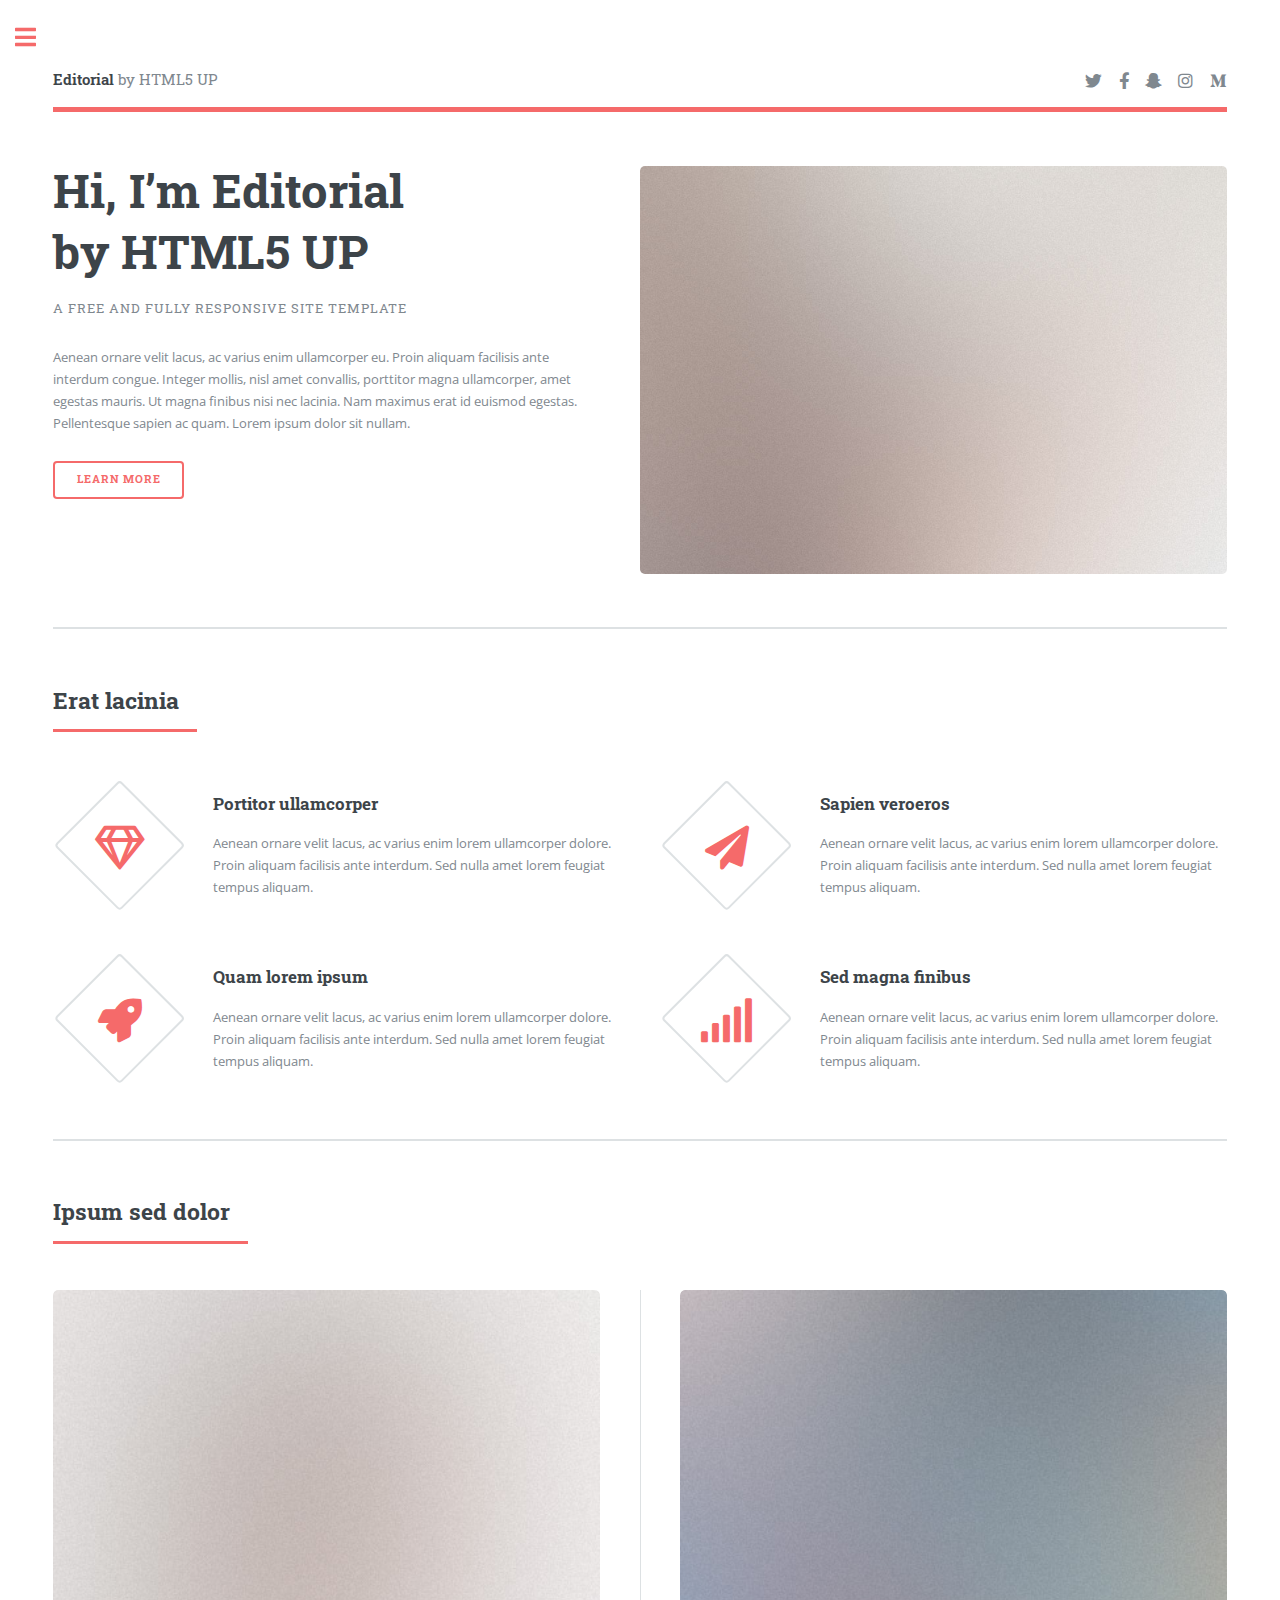
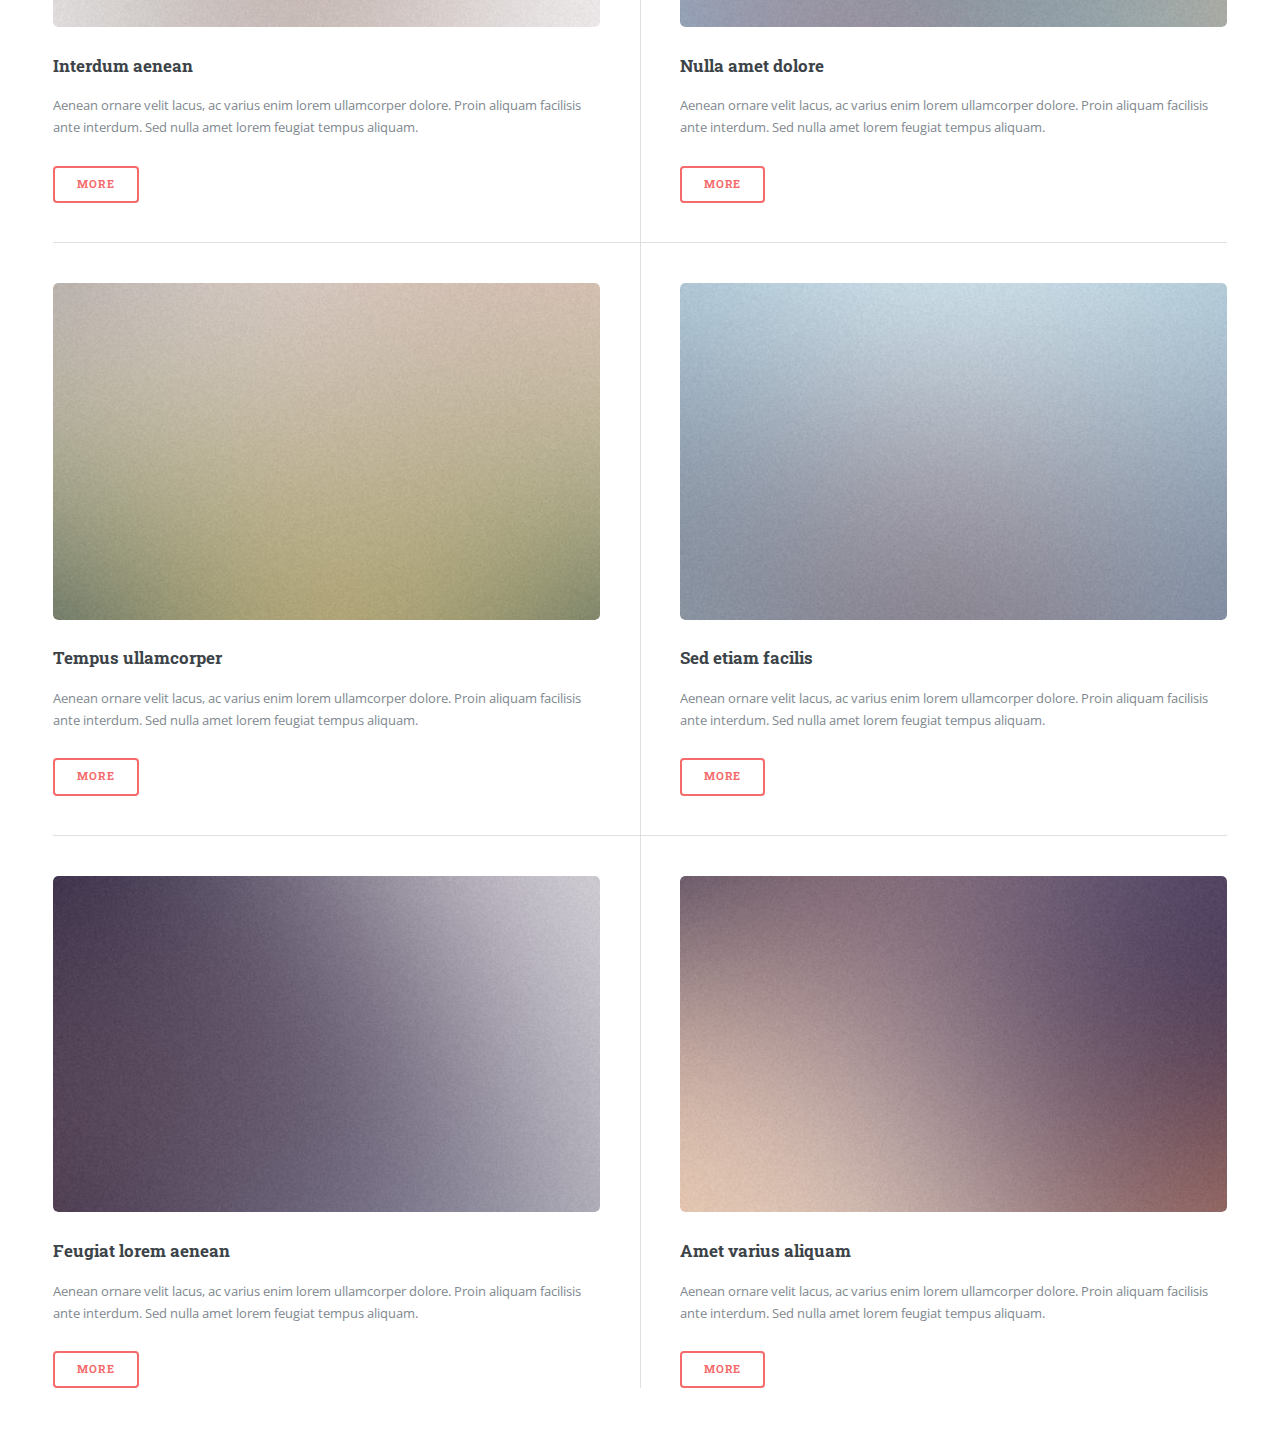
==== index.html @ 87bdc954 "First commit" ====
<!DOCTYPE HTML>
<!--
	Editorial by HTML5 UP
	html5up.net | @ajlkn
	Free for personal and commercial use under the CCA 3.0 license (html5up.net/license)
-->
<html>
	<head>
		<title>Editorial by HTML5 UP</title>
		<meta charset="utf-8" />
		<meta name="viewport" content="width=device-width, initial-scale=1, user-scalable=no" />
		<link rel="stylesheet" href="assets/css/main.css" />
	</head>
	<body class="is-preload">

		<!-- Wrapper -->
			<div id="wrapper">

				<!-- Main -->
					<div id="main">
						<div class="inner">

							<!-- Header -->
								<header id="header">
									<a href="index.html" class="logo"><strong>Editorial</strong> by HTML5 UP</a>
									<ul class="icons">
										<li><a href="#" class="icon brands fa-twitter"><span class="label">Twitter</span></a></li>
										<li><a href="#" class="icon brands fa-facebook-f"><span class="label">Facebook</span></a></li>
										<li><a href="#" class="icon brands fa-snapchat-ghost"><span class="label">Snapchat</span></a></li>
										<li><a href="#" class="icon brands fa-instagram"><span class="label">Instagram</span></a></li>
										<li><a href="#" class="icon brands fa-medium-m"><span class="label">Medium</span></a></li>
									</ul>
								</header>

							<!-- Banner -->
								<section id="banner">
									<div class="content">
										<header>
											<h1>Hi, I’m Editorial<br />
											by HTML5 UP</h1>
											<p>A free and fully responsive site template</p>
										</header>
										<p>Aenean ornare velit lacus, ac varius enim ullamcorper eu. Proin aliquam facilisis ante interdum congue. Integer mollis, nisl amet convallis, porttitor magna ullamcorper, amet egestas mauris. Ut magna finibus nisi nec lacinia. Nam maximus erat id euismod egestas. Pellentesque sapien ac quam. Lorem ipsum dolor sit nullam.</p>
										<ul class="actions">
											<li><a href="#" class="button big">Learn More</a></li>
										</ul>
									</div>
									<span class="image object">
										<img src="images/pic10.jpg" alt="" />
									</span>
								</section>

							<!-- Section -->
								<section>
									<header class="major">
										<h2>Erat lacinia</h2>
									</header>
									<div class="features">
										<article>
											<span class="icon fa-gem"></span>
											<div class="content">
												<h3>Portitor ullamcorper</h3>
												<p>Aenean ornare velit lacus, ac varius enim lorem ullamcorper dolore. Proin aliquam facilisis ante interdum. Sed nulla amet lorem feugiat tempus aliquam.</p>
											</div>
										</article>
										<article>
											<span class="icon solid fa-paper-plane"></span>
											<div class="content">
												<h3>Sapien veroeros</h3>
												<p>Aenean ornare velit lacus, ac varius enim lorem ullamcorper dolore. Proin aliquam facilisis ante interdum. Sed nulla amet lorem feugiat tempus aliquam.</p>
											</div>
										</article>
										<article>
											<span class="icon solid fa-rocket"></span>
											<div class="content">
												<h3>Quam lorem ipsum</h3>
												<p>Aenean ornare velit lacus, ac varius enim lorem ullamcorper dolore. Proin aliquam facilisis ante interdum. Sed nulla amet lorem feugiat tempus aliquam.</p>
											</div>
										</article>
										<article>
											<span class="icon solid fa-signal"></span>
											<div class="content">
												<h3>Sed magna finibus</h3>
												<p>Aenean ornare velit lacus, ac varius enim lorem ullamcorper dolore. Proin aliquam facilisis ante interdum. Sed nulla amet lorem feugiat tempus aliquam.</p>
											</div>
										</article>
									</div>
								</section>

							<!-- Section -->
								<section>
									<header class="major">
										<h2>Ipsum sed dolor</h2>
									</header>
									<div class="posts">
										<article>
											<a href="#" class="image"><img src="images/pic01.jpg" alt="" /></a>
											<h3>Interdum aenean</h3>
											<p>Aenean ornare velit lacus, ac varius enim lorem ullamcorper dolore. Proin aliquam facilisis ante interdum. Sed nulla amet lorem feugiat tempus aliquam.</p>
											<ul class="actions">
												<li><a href="#" class="button">More</a></li>
											</ul>
										</article>
										<article>
											<a href="#" class="image"><img src="images/pic02.jpg" alt="" /></a>
											<h3>Nulla amet dolore</h3>
											<p>Aenean ornare velit lacus, ac varius enim lorem ullamcorper dolore. Proin aliquam facilisis ante interdum. Sed nulla amet lorem feugiat tempus aliquam.</p>
											<ul class="actions">
												<li><a href="#" class="button">More</a></li>
											</ul>
										</article>
										<article>
											<a href="#" class="image"><img src="images/pic03.jpg" alt="" /></a>
											<h3>Tempus ullamcorper</h3>
											<p>Aenean ornare velit lacus, ac varius enim lorem ullamcorper dolore. Proin aliquam facilisis ante interdum. Sed nulla amet lorem feugiat tempus aliquam.</p>
											<ul class="actions">
												<li><a href="#" class="button">More</a></li>
											</ul>
										</article>
										<article>
											<a href="#" class="image"><img src="images/pic04.jpg" alt="" /></a>
											<h3>Sed etiam facilis</h3>
											<p>Aenean ornare velit lacus, ac varius enim lorem ullamcorper dolore. Proin aliquam facilisis ante interdum. Sed nulla amet lorem feugiat tempus aliquam.</p>
											<ul class="actions">
												<li><a href="#" class="button">More</a></li>
											</ul>
										</article>
										<article>
											<a href="#" class="image"><img src="images/pic05.jpg" alt="" /></a>
											<h3>Feugiat lorem aenean</h3>
											<p>Aenean ornare velit lacus, ac varius enim lorem ullamcorper dolore. Proin aliquam facilisis ante interdum. Sed nulla amet lorem feugiat tempus aliquam.</p>
											<ul class="actions">
												<li><a href="#" class="button">More</a></li>
											</ul>
										</article>
										<article>
											<a href="#" class="image"><img src="images/pic06.jpg" alt="" /></a>
											<h3>Amet varius aliquam</h3>
											<p>Aenean ornare velit lacus, ac varius enim lorem ullamcorper dolore. Proin aliquam facilisis ante interdum. Sed nulla amet lorem feugiat tempus aliquam.</p>
											<ul class="actions">
												<li><a href="#" class="button">More</a></li>
											</ul>
										</article>
									</div>
								</section>

						</div>
					</div>

				<!-- Sidebar -->
					<div id="sidebar">
						<div class="inner">

							<!-- Search -->
								<section id="search" class="alt">
									<form method="post" action="#">
										<input type="text" name="query" id="query" placeholder="Search" />
									</form>
								</section>

							<!-- Menu -->
								<nav id="menu">
									<header class="major">
										<h2>Menu</h2>
									</header>
									<ul>
										<li><a href="index.html">Homepage</a></li>
										<li><a href="generic.html">Generic</a></li>
										<li><a href="elements.html">Elements</a></li>
										<li>
											<span class="opener">Submenu</span>
											<ul>
												<li><a href="#">Lorem Dolor</a></li>
												<li><a href="#">Ipsum Adipiscing</a></li>
												<li><a href="#">Tempus Magna</a></li>
												<li><a href="#">Feugiat Veroeros</a></li>
											</ul>
										</li>
										<li><a href="#">Etiam Dolore</a></li>
										<li><a href="#">Adipiscing</a></li>
										<li>
											<span class="opener">Another Submenu</span>
											<ul>
												<li><a href="#">Lorem Dolor</a></li>
												<li><a href="#">Ipsum Adipiscing</a></li>
												<li><a href="#">Tempus Magna</a></li>
												<li><a href="#">Feugiat Veroeros</a></li>
											</ul>
										</li>
										<li><a href="#">Maximus Erat</a></li>
										<li><a href="#">Sapien Mauris</a></li>
										<li><a href="#">Amet Lacinia</a></li>
									</ul>
								</nav>

							<!-- Section -->
								<section>
									<header class="major">
										<h2>Ante interdum</h2>
									</header>
									<div class="mini-posts">
										<article>
											<a href="#" class="image"><img src="images/pic07.jpg" alt="" /></a>
											<p>Aenean ornare velit lacus, ac varius enim lorem ullamcorper dolore aliquam.</p>
										</article>
										<article>
											<a href="#" class="image"><img src="images/pic08.jpg" alt="" /></a>
											<p>Aenean ornare velit lacus, ac varius enim lorem ullamcorper dolore aliquam.</p>
										</article>
										<article>
											<a href="#" class="image"><img src="images/pic09.jpg" alt="" /></a>
											<p>Aenean ornare velit lacus, ac varius enim lorem ullamcorper dolore aliquam.</p>
										</article>
									</div>
									<ul class="actions">
										<li><a href="#" class="button">More</a></li>
									</ul>
								</section>

							<!-- Section -->
								<section>
									<header class="major">
										<h2>Get in touch</h2>
									</header>
									<p>Sed varius enim lorem ullamcorper dolore aliquam aenean ornare velit lacus, ac varius enim lorem ullamcorper dolore. Proin sed aliquam facilisis ante interdum. Sed nulla amet lorem feugiat tempus aliquam.</p>
									<ul class="contact">
										<li class="icon solid fa-envelope"><a href="#">information@untitled.tld</a></li>
										<li class="icon solid fa-phone">(000) 000-0000</li>
										<li class="icon solid fa-home">1234 Somewhere Road #8254<br />
										Nashville, TN 00000-0000</li>
									</ul>
								</section>

							<!-- Footer -->
								<footer id="footer">
									<p class="copyright">&copy; Untitled. All rights reserved. Demo Images: <a href="https://unsplash.com">Unsplash</a>. Design: <a href="https://html5up.net">HTML5 UP</a>.</p>
								</footer>

						</div>
					</div>

			</div>

		<!-- Scripts -->
			<script src="assets/js/jquery.min.js"></script>
			<script src="assets/js/browser.min.js"></script>
			<script src="assets/js/breakpoints.min.js"></script>
			<script src="assets/js/util.js"></script>
			<script src="assets/js/main.js"></script>

	</body>
</html>
---- assets/css/main.css ----
@import url(fontawesome-all.min.css);
@import url("https://fonts.googleapis.com/css?family=Open+Sans:400,600,400italic,600italic|Roboto+Slab:400,700");
/*
	Editorial by HTML5 UP
	html5up.net | @ajlkn
	Free for personal and commercial use under the CCA 3.0 license (html5up.net/license)
*/
html, body, div, span, applet, object,
iframe, h1, h2, h3, h4, h5, h6, p, blockquote,
pre, a, abbr, acronym, address, big, cite,
code, del, dfn, em, img, ins, kbd, q, s, samp,
small, strike, strong, sub, sup, tt, var, b,
u, i, center, dl, dt, dd, ol, ul, li, fieldset,
form, label, legend, table, caption, tbody,
tfoot, thead, tr, th, td, article, aside,
canvas, details, embed, figure, figcaption,
footer, header, hgroup, menu, nav, output, ruby,
section, summary, time, mark, audio, video {
  margin: 0;
  padding: 0;
  border: 0;
  font-size: 100%;
  font: inherit;
  vertical-align: baseline; }

article, aside, details, figcaption, figure,
footer, header, hgroup, menu, nav, section {
  display: block; }

body {
  line-height: 1; }

ol, ul {
  list-style: none; }

blockquote, q {
  quotes: none; }
  blockquote:before, blockquote:after, q:before, q:after {
    content: '';
    content: none; }

table {
  border-collapse: collapse;
  border-spacing: 0; }

body {
  -webkit-text-size-adjust: none; }

mark {
  background-color: transparent;
  color: inherit; }

input::-moz-focus-inner {
  border: 0;
  padding: 0; }

input, select, textarea {
  -moz-appearance: none;
  -webkit-appearance: none;
  -ms-appearance: none;
  appearance: none; }

/* Basic */
@-ms-viewport {
  width: device-width; }

body {
  -ms-overflow-style: scrollbar; }

@media screen and (max-width: 480px) {
  html, body {
    min-width: 320px; } }

html {
  box-sizing: border-box; }

*, *:before, *:after {
  box-sizing: inherit; }

body {
  background: #ffffff; }
  body.is-preload *, body.is-preload *:before, body.is-preload *:after, body.is-resizing *, body.is-resizing *:before, body.is-resizing *:after {
    -moz-animation: none !important;
    -webkit-animation: none !important;
    -ms-animation: none !important;
    animation: none !important;
    -moz-transition: none !important;
    -webkit-transition: none !important;
    -ms-transition: none !important;
    transition: none !important; }

/* Type */
body, input, select, textarea {
  color: #7f888f;
  font-family: "Open Sans", sans-serif;
  font-size: 13pt;
  font-weight: 400;
  line-height: 1.65; }
  @media screen and (max-width: 1680px) {
    body, input, select, textarea {
      font-size: 11pt; } }
  @media screen and (max-width: 1280px) {
    body, input, select, textarea {
      font-size: 10pt; } }
  @media screen and (max-width: 360px) {
    body, input, select, textarea {
      font-size: 9pt; } }

a {
  -moz-transition: color 0.2s ease-in-out, border-bottom-color 0.2s ease-in-out;
  -webkit-transition: color 0.2s ease-in-out, border-bottom-color 0.2s ease-in-out;
  -ms-transition: color 0.2s ease-in-out, border-bottom-color 0.2s ease-in-out;
  transition: color 0.2s ease-in-out, border-bottom-color 0.2s ease-in-out;
  border-bottom: dotted 1px;
  color: #f56a6a;
  text-decoration: none; }
  a:hover {
    border-bottom-color: #f56a6a;
    color: #f56a6a !important; }
    a:hover strong {
      color: inherit; }

strong, b {
  color: #3d4449;
  font-weight: 600; }

em, i {
  font-style: italic; }

p {
  margin: 0 0 2em 0; }

h1, h2, h3, h4, h5, h6 {
  color: #3d4449;
  font-family: "Roboto Slab", serif;
  font-weight: 700;
  line-height: 1.5;
  margin: 0 0 1em 0; }
  h1 a, h2 a, h3 a, h4 a, h5 a, h6 a {
    color: inherit;
    text-decoration: none;
    border-bottom: 0; }

h1 {
  font-size: 4em;
  margin: 0 0 0.5em 0;
  line-height: 1.3; }

h2 {
  font-size: 1.75em; }

h3 {
  font-size: 1.25em; }

h4 {
  font-size: 1.1em; }

h5 {
  font-size: 0.9em; }

h6 {
  font-size: 0.7em; }

@media screen and (max-width: 1680px) {
  h1 {
    font-size: 3.5em; } }

@media screen and (max-width: 980px) {
  h1 {
    font-size: 3.25em; } }

@media screen and (max-width: 736px) {
  h1 {
    font-size: 2em;
    line-height: 1.4; }
  h2 {
    font-size: 1.5em; } }

sub {
  font-size: 0.8em;
  position: relative;
  top: 0.5em; }

sup {
  font-size: 0.8em;
  position: relative;
  top: -0.5em; }

blockquote {
  border-left: solid 3px rgba(210, 215, 217, 0.75);
  font-style: italic;
  margin: 0 0 2em 0;
  padding: 0.5em 0 0.5em 2em; }

code {
  background: rgba(230, 235, 237, 0.25);
  border-radius: 0.375em;
  border: solid 1px rgba(210, 215, 217, 0.75);
  font-family: "Courier New", monospace;
  font-size: 0.9em;
  margin: 0 0.25em;
  padding: 0.25em 0.65em; }

pre {
  -webkit-overflow-scrolling: touch;
  font-family: "Courier New", monospace;
  font-size: 0.9em;
  margin: 0 0 2em 0; }
  pre code {
    display: block;
    line-height: 1.75;
    padding: 1em 1.5em;
    overflow-x: auto; }

hr {
  border: 0;
  border-bottom: solid 1px rgba(210, 215, 217, 0.75);
  margin: 2em 0; }
  hr.major {
    margin: 3em 0; }

.align-left {
  text-align: left; }

.align-center {
  text-align: center; }

.align-right {
  text-align: right; }

/* Row */
.row {
  display: flex;
  flex-wrap: wrap;
  box-sizing: border-box;
  align-items: stretch; }
  .row > * {
    box-sizing: border-box; }
  .row.gtr-uniform > * > :last-child {
    margin-bottom: 0; }
  .row.aln-left {
    justify-content: flex-start; }
  .row.aln-center {
    justify-content: center; }
  .row.aln-right {
    justify-content: flex-end; }
  .row.aln-top {
    align-items: flex-start; }
  .row.aln-middle {
    align-items: center; }
  .row.aln-bottom {
    align-items: flex-end; }
  .row > .imp {
    order: -1; }
  .row > .col-1 {
    width: 8.33333%; }
  .row > .off-1 {
    margin-left: 8.33333%; }
  .row > .col-2 {
    width: 16.66667%; }
  .row > .off-2 {
    margin-left: 16.66667%; }
  .row > .col-3 {
    width: 25%; }
  .row > .off-3 {
    margin-left: 25%; }
  .row > .col-4 {
    width: 33.33333%; }
  .row > .off-4 {
    margin-left: 33.33333%; }
  .row > .col-5 {
    width: 41.66667%; }
  .row > .off-5 {
    margin-left: 41.66667%; }
  .row > .col-6 {
    width: 50%; }
  .row > .off-6 {
    margin-left: 50%; }
  .row > .col-7 {
    width: 58.33333%; }
  .row > .off-7 {
    margin-left: 58.33333%; }
  .row > .col-8 {
    width: 66.66667%; }
  .row > .off-8 {
    margin-left: 66.66667%; }
  .row > .col-9 {
    width: 75%; }
  .row > .off-9 {
    margin-left: 75%; }
  .row > .col-10 {
    width: 83.33333%; }
  .row > .off-10 {
    margin-left: 83.33333%; }
  .row > .col-11 {
    width: 91.66667%; }
  .row > .off-11 {
    margin-left: 91.66667%; }
  .row > .col-12 {
    width: 100%; }
  .row > .off-12 {
    margin-left: 100%; }
  .row.gtr-0 {
    margin-top: 0;
    margin-left: 0em; }
    .row.gtr-0 > * {
      padding: 0 0 0 0em; }
    .row.gtr-0.gtr-uniform {
      margin-top: 0em; }
      .row.gtr-0.gtr-uniform > * {
        padding-top: 0em; }
  .row.gtr-25 {
    margin-top: 0;
    margin-left: -0.375em; }
    .row.gtr-25 > * {
      padding: 0 0 0 0.375em; }
    .row.gtr-25.gtr-uniform {
      margin-top: -0.375em; }
      .row.gtr-25.gtr-uniform > * {
        padding-top: 0.375em; }
  .row.gtr-50 {
    margin-top: 0;
    margin-left: -0.75em; }
    .row.gtr-50 > * {
      padding: 0 0 0 0.75em; }
    .row.gtr-50.gtr-uniform {
      margin-top: -0.75em; }
      .row.gtr-50.gtr-uniform > * {
        padding-top: 0.75em; }
  .row {
    margin-top: 0;
    margin-left: -1.5em; }
    .row > * {
      padding: 0 0 0 1.5em; }
    .row.gtr-uniform {
      margin-top: -1.5em; }
      .row.gtr-uniform > * {
        padding-top: 1.5em; }
  .row.gtr-150 {
    margin-top: 0;
    margin-left: -2.25em; }
    .row.gtr-150 > * {
      padding: 0 0 0 2.25em; }
    .row.gtr-150.gtr-uniform {
      margin-top: -2.25em; }
      .row.gtr-150.gtr-uniform > * {
        padding-top: 2.25em; }
  .row.gtr-200 {
    margin-top: 0;
    margin-left: -3em; }
    .row.gtr-200 > * {
      padding: 0 0 0 3em; }
    .row.gtr-200.gtr-uniform {
      margin-top: -3em; }
      .row.gtr-200.gtr-uniform > * {
        padding-top: 3em; }
  @media screen and (max-width: 1680px) {
    .row {
      display: flex;
      flex-wrap: wrap;
      box-sizing: border-box;
      align-items: stretch; }
      .row > * {
        box-sizing: border-box; }
      .row.gtr-uniform > * > :last-child {
        margin-bottom: 0; }
      .row.aln-left {
        justify-content: flex-start; }
      .row.aln-center {
        justify-content: center; }
      .row.aln-right {
        justify-content: flex-end; }
      .row.aln-top {
        align-items: flex-start; }
      .row.aln-middle {
        align-items: center; }
      .row.aln-bottom {
        align-items: flex-end; }
      .row > .imp-xlarge {
        order: -1; }
      .row > .col-1-xlarge {
        width: 8.33333%; }
      .row > .off-1-xlarge {
        margin-left: 8.33333%; }
      .row > .col-2-xlarge {
        width: 16.66667%; }
      .row > .off-2-xlarge {
        margin-left: 16.66667%; }
      .row > .col-3-xlarge {
        width: 25%; }
      .row > .off-3-xlarge {
        margin-left: 25%; }
      .row > .col-4-xlarge {
        width: 33.33333%; }
      .row > .off-4-xlarge {
        margin-left: 33.33333%; }
      .row > .col-5-xlarge {
        width: 41.66667%; }
      .row > .off-5-xlarge {
        margin-left: 41.66667%; }
      .row > .col-6-xlarge {
        width: 50%; }
      .row > .off-6-xlarge {
        margin-left: 50%; }
      .row > .col-7-xlarge {
        width: 58.33333%; }
      .row > .off-7-xlarge {
        margin-left: 58.33333%; }
      .row > .col-8-xlarge {
        width: 66.66667%; }
      .row > .off-8-xlarge {
        margin-left: 66.66667%; }
      .row > .col-9-xlarge {
        width: 75%; }
      .row > .off-9-xlarge {
        margin-left: 75%; }
      .row > .col-10-xlarge {
        width: 83.33333%; }
      .row > .off-10-xlarge {
        margin-left: 83.33333%; }
      .row > .col-11-xlarge {
        width: 91.66667%; }
      .row > .off-11-xlarge {
        margin-left: 91.66667%; }
      .row > .col-12-xlarge {
        width: 100%; }
      .row > .off-12-xlarge {
        margin-left: 100%; }
      .row.gtr-0 {
        margin-top: 0;
        margin-left: 0em; }
        .row.gtr-0 > * {
          padding: 0 0 0 0em; }
        .row.gtr-0.gtr-uniform {
          margin-top: 0em; }
          .row.gtr-0.gtr-uniform > * {
            padding-top: 0em; }
      .row.gtr-25 {
        margin-top: 0;
        margin-left: -0.375em; }
        .row.gtr-25 > * {
          padding: 0 0 0 0.375em; }
        .row.gtr-25.gtr-uniform {
          margin-top: -0.375em; }
          .row.gtr-25.gtr-uniform > * {
            padding-top: 0.375em; }
      .row.gtr-50 {
        margin-top: 0;
        margin-left: -0.75em; }
        .row.gtr-50 > * {
          padding: 0 0 0 0.75em; }
        .row.gtr-50.gtr-uniform {
          margin-top: -0.75em; }
          .row.gtr-50.gtr-uniform > * {
            padding-top: 0.75em; }
      .row {
        margin-top: 0;
        margin-left: -1.5em; }
        .row > * {
          padding: 0 0 0 1.5em; }
        .row.gtr-uniform {
          margin-top: -1.5em; }
          .row.gtr-uniform > * {
            padding-top: 1.5em; }
      .row.gtr-150 {
        margin-top: 0;
        margin-left: -2.25em; }
        .row.gtr-150 > * {
          padding: 0 0 0 2.25em; }
        .row.gtr-150.gtr-uniform {
          margin-top: -2.25em; }
          .row.gtr-150.gtr-uniform > * {
            padding-top: 2.25em; }
      .row.gtr-200 {
        margin-top: 0;
        margin-left: -3em; }
        .row.gtr-200 > * {
          padding: 0 0 0 3em; }
        .row.gtr-200.gtr-uniform {
          margin-top: -3em; }
          .row.gtr-200.gtr-uniform > * {
            padding-top: 3em; } }
  @media screen and (max-width: 1280px) {
    .row {
      display: flex;
      flex-wrap: wrap;
      box-sizing: border-box;
      align-items: stretch; }
      .row > * {
        box-sizing: border-box; }
      .row.gtr-uniform > * > :last-child {
        margin-bottom: 0; }
      .row.aln-left {
        justify-content: flex-start; }
      .row.aln-center {
        justify-content: center; }
      .row.aln-right {
        justify-content: flex-end; }
      .row.aln-top {
        align-items: flex-start; }
      .row.aln-middle {
        align-items: center; }
      .row.aln-bottom {
        align-items: flex-end; }
      .row > .imp-large {
        order: -1; }
      .row > .col-1-large {
        width: 8.33333%; }
      .row > .off-1-large {
        margin-left: 8.33333%; }
      .row > .col-2-large {
        width: 16.66667%; }
      .row > .off-2-large {
        margin-left: 16.66667%; }
      .row > .col-3-large {
        width: 25%; }
      .row > .off-3-large {
        margin-left: 25%; }
      .row > .col-4-large {
        width: 33.33333%; }
      .row > .off-4-large {
        margin-left: 33.33333%; }
      .row > .col-5-large {
        width: 41.66667%; }
      .row > .off-5-large {
        margin-left: 41.66667%; }
      .row > .col-6-large {
        width: 50%; }
      .row > .off-6-large {
        margin-left: 50%; }
      .row > .col-7-large {
        width: 58.33333%; }
      .row > .off-7-large {
        margin-left: 58.33333%; }
      .row > .col-8-large {
        width: 66.66667%; }
      .row > .off-8-large {
        margin-left: 66.66667%; }
      .row > .col-9-large {
        width: 75%; }
      .row > .off-9-large {
        margin-left: 75%; }
      .row > .col-10-large {
        width: 83.33333%; }
      .row > .off-10-large {
        margin-left: 83.33333%; }
      .row > .col-11-large {
        width: 91.66667%; }
      .row > .off-11-large {
        margin-left: 91.66667%; }
      .row > .col-12-large {
        width: 100%; }
      .row > .off-12-large {
        margin-left: 100%; }
      .row.gtr-0 {
        margin-top: 0;
        margin-left: 0em; }
        .row.gtr-0 > * {
          padding: 0 0 0 0em; }
        .row.gtr-0.gtr-uniform {
          margin-top: 0em; }
          .row.gtr-0.gtr-uniform > * {
            padding-top: 0em; }
      .row.gtr-25 {
        margin-top: 0;
        margin-left: -0.375em; }
        .row.gtr-25 > * {
          padding: 0 0 0 0.375em; }
        .row.gtr-25.gtr-uniform {
          margin-top: -0.375em; }
          .row.gtr-25.gtr-uniform > * {
            padding-top: 0.375em; }
      .row.gtr-50 {
        margin-top: 0;
        margin-left: -0.75em; }
        .row.gtr-50 > * {
          padding: 0 0 0 0.75em; }
        .row.gtr-50.gtr-uniform {
          margin-top: -0.75em; }
          .row.gtr-50.gtr-uniform > * {
            padding-top: 0.75em; }
      .row {
        margin-top: 0;
        margin-left: -1.5em; }
        .row > * {
          padding: 0 0 0 1.5em; }
        .row.gtr-uniform {
          margin-top: -1.5em; }
          .row.gtr-uniform > * {
            padding-top: 1.5em; }
      .row.gtr-150 {
        margin-top: 0;
        margin-left: -2.25em; }
        .row.gtr-150 > * {
          padding: 0 0 0 2.25em; }
        .row.gtr-150.gtr-uniform {
          margin-top: -2.25em; }
          .row.gtr-150.gtr-uniform > * {
            padding-top: 2.25em; }
      .row.gtr-200 {
        margin-top: 0;
        margin-left: -3em; }
        .row.gtr-200 > * {
          padding: 0 0 0 3em; }
        .row.gtr-200.gtr-uniform {
          margin-top: -3em; }
          .row.gtr-200.gtr-uniform > * {
            padding-top: 3em; } }
  @media screen and (max-width: 980px) {
    .row {
      display: flex;
      flex-wrap: wrap;
      box-sizing: border-box;
      align-items: stretch; }
      .row > * {
        box-sizing: border-box; }
      .row.gtr-uniform > * > :last-child {
        margin-bottom: 0; }
      .row.aln-left {
        justify-content: flex-start; }
      .row.aln-center {
        justify-content: center; }
      .row.aln-right {
        justify-content: flex-end; }
      .row.aln-top {
        align-items: flex-start; }
      .row.aln-middle {
        align-items: center; }
      .row.aln-bottom {
        align-items: flex-end; }
      .row > .imp-medium {
        order: -1; }
      .row > .col-1-medium {
        width: 8.33333%; }
      .row > .off-1-medium {
        margin-left: 8.33333%; }
      .row > .col-2-medium {
        width: 16.66667%; }
      .row > .off-2-medium {
        margin-left: 16.66667%; }
      .row > .col-3-medium {
        width: 25%; }
      .row > .off-3-medium {
        margin-left: 25%; }
      .row > .col-4-medium {
        width: 33.33333%; }
      .row > .off-4-medium {
        margin-left: 33.33333%; }
      .row > .col-5-medium {
        width: 41.66667%; }
      .row > .off-5-medium {
        margin-left: 41.66667%; }
      .row > .col-6-medium {
        width: 50%; }
      .row > .off-6-medium {
        margin-left: 50%; }
      .row > .col-7-medium {
        width: 58.33333%; }
      .row > .off-7-medium {
        margin-left: 58.33333%; }
      .row > .col-8-medium {
        width: 66.66667%; }
      .row > .off-8-medium {
        margin-left: 66.66667%; }
      .row > .col-9-medium {
        width: 75%; }
      .row > .off-9-medium {
        margin-left: 75%; }
      .row > .col-10-medium {
        width: 83.33333%; }
      .row > .off-10-medium {
        margin-left: 83.33333%; }
      .row > .col-11-medium {
        width: 91.66667%; }
      .row > .off-11-medium {
        margin-left: 91.66667%; }
      .row > .col-12-medium {
        width: 100%; }
      .row > .off-12-medium {
        margin-left: 100%; }
      .row.gtr-0 {
        margin-top: 0;
        margin-left: 0em; }
        .row.gtr-0 > * {
          padding: 0 0 0 0em; }
        .row.gtr-0.gtr-uniform {
          margin-top: 0em; }
          .row.gtr-0.gtr-uniform > * {
            padding-top: 0em; }
      .row.gtr-25 {
        margin-top: 0;
        margin-left: -0.375em; }
        .row.gtr-25 > * {
          padding: 0 0 0 0.375em; }
        .row.gtr-25.gtr-uniform {
          margin-top: -0.375em; }
          .row.gtr-25.gtr-uniform > * {
            padding-top: 0.375em; }
      .row.gtr-50 {
        margin-top: 0;
        margin-left: -0.75em; }
        .row.gtr-50 > * {
          padding: 0 0 0 0.75em; }
        .row.gtr-50.gtr-uniform {
          margin-top: -0.75em; }
          .row.gtr-50.gtr-uniform > * {
            padding-top: 0.75em; }
      .row {
        margin-top: 0;
        margin-left: -1.5em; }
        .row > * {
          padding: 0 0 0 1.5em; }
        .row.gtr-uniform {
          margin-top: -1.5em; }
          .row.gtr-uniform > * {
            padding-top: 1.5em; }
      .row.gtr-150 {
        margin-top: 0;
        margin-left: -2.25em; }
        .row.gtr-150 > * {
          padding: 0 0 0 2.25em; }
        .row.gtr-150.gtr-uniform {
          margin-top: -2.25em; }
          .row.gtr-150.gtr-uniform > * {
            padding-top: 2.25em; }
      .row.gtr-200 {
        margin-top: 0;
        margin-left: -3em; }
        .row.gtr-200 > * {
          padding: 0 0 0 3em; }
        .row.gtr-200.gtr-uniform {
          margin-top: -3em; }
          .row.gtr-200.gtr-uniform > * {
            padding-top: 3em; } }
  @media screen and (max-width: 736px) {
    .row {
      display: flex;
      flex-wrap: wrap;
      box-sizing: border-box;
      align-items: stretch; }
      .row > * {
        box-sizing: border-box; }
      .row.gtr-uniform > * > :last-child {
        margin-bottom: 0; }
      .row.aln-left {
        justify-content: flex-start; }
      .row.aln-center {
        justify-content: center; }
      .row.aln-right {
        justify-content: flex-end; }
      .row.aln-top {
        align-items: flex-start; }
      .row.aln-middle {
        align-items: center; }
      .row.aln-bottom {
        align-items: flex-end; }
      .row > .imp-small {
        order: -1; }
      .row > .col-1-small {
        width: 8.33333%; }
      .row > .off-1-small {
        margin-left: 8.33333%; }
      .row > .col-2-small {
        width: 16.66667%; }
      .row > .off-2-small {
        margin-left: 16.66667%; }
      .row > .col-3-small {
        width: 25%; }
      .row > .off-3-small {
        margin-left: 25%; }
      .row > .col-4-small {
        width: 33.33333%; }
      .row > .off-4-small {
        margin-left: 33.33333%; }
      .row > .col-5-small {
        width: 41.66667%; }
      .row > .off-5-small {
        margin-left: 41.66667%; }
      .row > .col-6-small {
        width: 50%; }
      .row > .off-6-small {
        margin-left: 50%; }
      .row > .col-7-small {
        width: 58.33333%; }
      .row > .off-7-small {
        margin-left: 58.33333%; }
      .row > .col-8-small {
        width: 66.66667%; }
      .row > .off-8-small {
        margin-left: 66.66667%; }
      .row > .col-9-small {
        width: 75%; }
      .row > .off-9-small {
        margin-left: 75%; }
      .row > .col-10-small {
        width: 83.33333%; }
      .row > .off-10-small {
        margin-left: 83.33333%; }
      .row > .col-11-small {
        width: 91.66667%; }
      .row > .off-11-small {
        margin-left: 91.66667%; }
      .row > .col-12-small {
        width: 100%; }
      .row > .off-12-small {
        margin-left: 100%; }
      .row.gtr-0 {
        margin-top: 0;
        margin-left: 0em; }
        .row.gtr-0 > * {
          padding: 0 0 0 0em; }
        .row.gtr-0.gtr-uniform {
          margin-top: 0em; }
          .row.gtr-0.gtr-uniform > * {
            padding-top: 0em; }
      .row.gtr-25 {
        margin-top: 0;
        margin-left: -0.375em; }
        .row.gtr-25 > * {
          padding: 0 0 0 0.375em; }
        .row.gtr-25.gtr-uniform {
          margin-top: -0.375em; }
          .row.gtr-25.gtr-uniform > * {
            padding-top: 0.375em; }
      .row.gtr-50 {
        margin-top: 0;
        margin-left: -0.75em; }
        .row.gtr-50 > * {
          padding: 0 0 0 0.75em; }
        .row.gtr-50.gtr-uniform {
          margin-top: -0.75em; }
          .row.gtr-50.gtr-uniform > * {
            padding-top: 0.75em; }
      .row {
        margin-top: 0;
        margin-left: -1.5em; }
        .row > * {
          padding: 0 0 0 1.5em; }
        .row.gtr-uniform {
          margin-top: -1.5em; }
          .row.gtr-uniform > * {
            padding-top: 1.5em; }
      .row.gtr-150 {
        margin-top: 0;
        margin-left: -2.25em; }
        .row.gtr-150 > * {
          padding: 0 0 0 2.25em; }
        .row.gtr-150.gtr-uniform {
          margin-top: -2.25em; }
          .row.gtr-150.gtr-uniform > * {
            padding-top: 2.25em; }
      .row.gtr-200 {
        margin-top: 0;
        margin-left: -3em; }
        .row.gtr-200 > * {
          padding: 0 0 0 3em; }
        .row.gtr-200.gtr-uniform {
          margin-top: -3em; }
          .row.gtr-200.gtr-uniform > * {
            padding-top: 3em; } }
  @media screen and (max-width: 480px) {
    .row {
      display: flex;
      flex-wrap: wrap;
      box-sizing: border-box;
      align-items: stretch; }
      .row > * {
        box-sizing: border-box; }
      .row.gtr-uniform > * > :last-child {
        margin-bottom: 0; }
      .row.aln-left {
        justify-content: flex-start; }
      .row.aln-center {
        justify-content: center; }
      .row.aln-right {
        justify-content: flex-end; }
      .row.aln-top {
        align-items: flex-start; }
      .row.aln-middle {
        align-items: center; }
      .row.aln-bottom {
        align-items: flex-end; }
      .row > .imp-xsmall {
        order: -1; }
      .row > .col-1-xsmall {
        width: 8.33333%; }
      .row > .off-1-xsmall {
        margin-left: 8.33333%; }
      .row > .col-2-xsmall {
        width: 16.66667%; }
      .row > .off-2-xsmall {
        margin-left: 16.66667%; }
      .row > .col-3-xsmall {
        width: 25%; }
      .row > .off-3-xsmall {
        margin-left: 25%; }
      .row > .col-4-xsmall {
        width: 33.33333%; }
      .row > .off-4-xsmall {
        margin-left: 33.33333%; }
      .row > .col-5-xsmall {
        width: 41.66667%; }
      .row > .off-5-xsmall {
        margin-left: 41.66667%; }
      .row > .col-6-xsmall {
        width: 50%; }
      .row > .off-6-xsmall {
        margin-left: 50%; }
      .row > .col-7-xsmall {
        width: 58.33333%; }
      .row > .off-7-xsmall {
        margin-left: 58.33333%; }
      .row > .col-8-xsmall {
        width: 66.66667%; }
      .row > .off-8-xsmall {
        margin-left: 66.66667%; }
      .row > .col-9-xsmall {
        width: 75%; }
      .row > .off-9-xsmall {
        margin-left: 75%; }
      .row > .col-10-xsmall {
        width: 83.33333%; }
      .row > .off-10-xsmall {
        margin-left: 83.33333%; }
      .row > .col-11-xsmall {
        width: 91.66667%; }
      .row > .off-11-xsmall {
        margin-left: 91.66667%; }
      .row > .col-12-xsmall {
        width: 100%; }
      .row > .off-12-xsmall {
        margin-left: 100%; }
      .row.gtr-0 {
        margin-top: 0;
        margin-left: 0em; }
        .row.gtr-0 > * {
          padding: 0 0 0 0em; }
        .row.gtr-0.gtr-uniform {
          margin-top: 0em; }
          .row.gtr-0.gtr-uniform > * {
            padding-top: 0em; }
      .row.gtr-25 {
        margin-top: 0;
        margin-left: -0.375em; }
        .row.gtr-25 > * {
          padding: 0 0 0 0.375em; }
        .row.gtr-25.gtr-uniform {
          margin-top: -0.375em; }
          .row.gtr-25.gtr-uniform > * {
            padding-top: 0.375em; }
      .row.gtr-50 {
        margin-top: 0;
        margin-left: -0.75em; }
        .row.gtr-50 > * {
          padding: 0 0 0 0.75em; }
        .row.gtr-50.gtr-uniform {
          margin-top: -0.75em; }
          .row.gtr-50.gtr-uniform > * {
            padding-top: 0.75em; }
      .row {
        margin-top: 0;
        margin-left: -1.5em; }
        .row > * {
          padding: 0 0 0 1.5em; }
        .row.gtr-uniform {
          margin-top: -1.5em; }
          .row.gtr-uniform > * {
            padding-top: 1.5em; }
      .row.gtr-150 {
        margin-top: 0;
        margin-left: -2.25em; }
        .row.gtr-150 > * {
          padding: 0 0 0 2.25em; }
        .row.gtr-150.gtr-uniform {
          margin-top: -2.25em; }
          .row.gtr-150.gtr-uniform > * {
            padding-top: 2.25em; }
      .row.gtr-200 {
        margin-top: 0;
        margin-left: -3em; }
        .row.gtr-200 > * {
          padding: 0 0 0 3em; }
        .row.gtr-200.gtr-uniform {
          margin-top: -3em; }
          .row.gtr-200.gtr-uniform > * {
            padding-top: 3em; } }

/* Section/Article */
section.special, article.special {
  text-align: center; }

header p {
  font-family: "Roboto Slab", serif;
  font-size: 1em;
  font-weight: 400;
  letter-spacing: 0.075em;
  margin-top: -0.5em;
  text-transform: uppercase; }

header.major > :last-child {
  border-bottom: solid 3px #f56a6a;
  display: inline-block;
  margin: 0 0 2em 0;
  padding: 0 0.75em 0.5em 0; }

header.main > :last-child {
  margin: 0 0 1em 0; }

/* Form */
form {
  margin: 0 0 2em 0; }

label {
  color: #3d4449;
  display: block;
  font-size: 0.9em;
  font-weight: 600;
  margin: 0 0 1em 0; }

input[type="text"],
input[type="password"],
input[type="email"],
input[type="tel"],
input[type="search"],
input[type="url"],
select,
textarea {
  -moz-appearance: none;
  -webkit-appearance: none;
  -ms-appearance: none;
  appearance: none;
  background: #ffffff;
  border-radius: 0.375em;
  border: none;
  border: solid 1px rgba(210, 215, 217, 0.75);
  color: inherit;
  display: block;
  outline: 0;
  padding: 0 1em;
  text-decoration: none;
  width: 100%; }
  input[type="text"]:invalid,
  input[type="password"]:invalid,
  input[type="email"]:invalid,
  input[type="tel"]:invalid,
  input[type="search"]:invalid,
  input[type="url"]:invalid,
  select:invalid,
  textarea:invalid {
    box-shadow: none; }
  input[type="text"]:focus,
  input[type="password"]:focus,
  input[type="email"]:focus,
  input[type="tel"]:focus,
  input[type="search"]:focus,
  input[type="url"]:focus,
  select:focus,
  textarea:focus {
    border-color: #f56a6a;
    box-shadow: 0 0 0 1px #f56a6a; }

select {
  background-image: url("data:image/svg+xml;charset=utf8,%3Csvg xmlns='http://www.w3.org/2000/svg' width='40' height='40' preserveAspectRatio='none' viewBox='0 0 40 40'%3E%3Cpath d='M9.4,12.3l10.4,10.4l10.4-10.4c0.2-0.2,0.5-0.4,0.9-0.4c0.3,0,0.6,0.1,0.9,0.4l3.3,3.3c0.2,0.2,0.4,0.5,0.4,0.9 c0,0.4-0.1,0.6-0.4,0.9L20.7,31.9c-0.2,0.2-0.5,0.4-0.9,0.4c-0.3,0-0.6-0.1-0.9-0.4L4.3,17.3c-0.2-0.2-0.4-0.5-0.4-0.9 c0-0.4,0.1-0.6,0.4-0.9l3.3-3.3c0.2-0.2,0.5-0.4,0.9-0.4S9.1,12.1,9.4,12.3z' fill='rgba(210, 215, 217, 0.75)' /%3E%3C/svg%3E");
  background-size: 1.25em;
  background-repeat: no-repeat;
  background-position: calc(100% - 1em) center;
  height: 2.75em;
  padding-right: 2.75em;
  text-overflow: ellipsis; }
  select option {
    color: #3d4449;
    background: #ffffff; }
  select:focus::-ms-value {
    background-color: transparent; }
  select::-ms-expand {
    display: none; }

input[type="text"],
input[type="password"],
input[type="email"],
input[type="tel"],
input[type="search"],
input[type="url"],
select {
  height: 2.75em; }

textarea {
  padding: 0.75em 1em; }

input[type="checkbox"],
input[type="radio"] {
  -moz-appearance: none;
  -webkit-appearance: none;
  -ms-appearance: none;
  appearance: none;
  display: block;
  float: left;
  margin-right: -2em;
  opacity: 0;
  width: 1em;
  z-index: -1; }
  input[type="checkbox"] + label,
  input[type="radio"] + label {
    text-decoration: none;
    color: #7f888f;
    cursor: pointer;
    display: inline-block;
    font-size: 1em;
    font-weight: 400;
    padding-left: 2.4em;
    padding-right: 0.75em;
    position: relative; }
    input[type="checkbox"] + label:before,
    input[type="radio"] + label:before {
      -moz-osx-font-smoothing: grayscale;
      -webkit-font-smoothing: antialiased;
      display: inline-block;
      font-style: normal;
      font-variant: normal;
      text-rendering: auto;
      line-height: 1;
      text-transform: none !important;
      font-family: 'Font Awesome 5 Free';
      font-weight: 900; }
    input[type="checkbox"] + label:before,
    input[type="radio"] + label:before {
      background: #ffffff;
      border-radius: 0.375em;
      border: solid 1px rgba(210, 215, 217, 0.75);
      content: '';
      display: inline-block;
      font-size: 0.8em;
      height: 2.0625em;
      left: 0;
      line-height: 2.0625em;
      position: absolute;
      text-align: center;
      top: 0;
      width: 2.0625em; }
  input[type="checkbox"]:checked + label:before,
  input[type="radio"]:checked + label:before {
    background: #3d4449;
    border-color: #3d4449;
    color: #ffffff;
    content: '\f00c'; }
  input[type="checkbox"]:focus + label:before,
  input[type="radio"]:focus + label:before {
    border-color: #f56a6a;
    box-shadow: 0 0 0 1px #f56a6a; }

input[type="checkbox"] + label:before {
  border-radius: 0.375em; }

input[type="radio"] + label:before {
  border-radius: 100%; }

::-webkit-input-placeholder {
  color: #9fa3a6 !important;
  opacity: 1.0; }

:-moz-placeholder {
  color: #9fa3a6 !important;
  opacity: 1.0; }

::-moz-placeholder {
  color: #9fa3a6 !important;
  opacity: 1.0; }

:-ms-input-placeholder {
  color: #9fa3a6 !important;
  opacity: 1.0; }

/* Box */
.box {
  border-radius: 0.375em;
  border: solid 1px rgba(210, 215, 217, 0.75);
  margin-bottom: 2em;
  padding: 1.5em; }
  .box > :last-child,
  .box > :last-child > :last-child,
  .box > :last-child > :last-child > :last-child {
    margin-bottom: 0; }
  .box.alt {
    border: 0;
    border-radius: 0;
    padding: 0; }

/* Icon */
.icon {
  text-decoration: none;
  border-bottom: none;
  position: relative; }
  .icon:before {
    -moz-osx-font-smoothing: grayscale;
    -webkit-font-smoothing: antialiased;
    display: inline-block;
    font-style: normal;
    font-variant: normal;
    text-rendering: auto;
    line-height: 1;
    text-transform: none !important;
    font-family: 'Font Awesome 5 Free';
    font-weight: 400; }
  .icon > .label {
    display: none; }
  .icon:before {
    line-height: inherit; }
  .icon.solid:before {
    font-weight: 900; }
  .icon.brands:before {
    font-family: 'Font Awesome 5 Brands'; }

/* Image */
.image {
  border-radius: 0.375em;
  border: 0;
  display: inline-block;
  position: relative; }
  .image img {
    border-radius: 0.375em;
    display: block; }
  .image.left, .image.right {
    max-width: 40%; }
    .image.left img, .image.right img {
      width: 100%; }
  .image.left {
    float: left;
    padding: 0 1.5em 1em 0;
    top: 0.25em; }
  .image.right {
    float: right;
    padding: 0 0 1em 1.5em;
    top: 0.25em; }
  .image.fit {
    display: block;
    margin: 0 0 2em 0;
    width: 100%; }
    .image.fit img {
      width: 100%; }
  .image.main {
    display: block;
    margin: 0 0 3em 0;
    width: 100%; }
    .image.main img {
      width: 100%; }

a.image {
  overflow: hidden; }
  a.image img {
    -moz-transition: -moz-transform 0.2s ease;
    -webkit-transition: -webkit-transform 0.2s ease;
    -ms-transition: -ms-transform 0.2s ease;
    transition: transform 0.2s ease; }
  a.image:hover img {
    -moz-transform: scale(1.075);
    -webkit-transform: scale(1.075);
    -ms-transform: scale(1.075);
    transform: scale(1.075); }

/* List */
ol {
  list-style: decimal;
  margin: 0 0 2em 0;
  padding-left: 1.25em; }
  ol li {
    padding-left: 0.25em; }

ul {
  list-style: disc;
  margin: 0 0 2em 0;
  padding-left: 1em; }
  ul li {
    padding-left: 0.5em; }
  ul.alt {
    list-style: none;
    padding-left: 0; }
    ul.alt li {
      border-top: solid 1px rgba(210, 215, 217, 0.75);
      padding: 0.5em 0; }
      ul.alt li:first-child {
        border-top: 0;
        padding-top: 0; }

dl {
  margin: 0 0 2em 0; }
  dl dt {
    display: block;
    font-weight: 600;
    margin: 0 0 1em 0; }
  dl dd {
    margin-left: 2em; }

/* Actions */
ul.actions {
  display: -moz-flex;
  display: -webkit-flex;
  display: -ms-flex;
  display: flex;
  cursor: default;
  list-style: none;
  margin-left: -1em;
  padding-left: 0; }
  ul.actions li {
    padding: 0 0 0 1em;
    vertical-align: middle; }
  ul.actions.special {
    -moz-justify-content: center;
    -webkit-justify-content: center;
    -ms-justify-content: center;
    justify-content: center;
    width: 100%;
    margin-left: 0; }
    ul.actions.special li:first-child {
      padding-left: 0; }
  ul.actions.stacked {
    -moz-flex-direction: column;
    -webkit-flex-direction: column;
    -ms-flex-direction: column;
    flex-direction: column;
    margin-left: 0; }
    ul.actions.stacked li {
      padding: 1.3em 0 0 0; }
      ul.actions.stacked li:first-child {
        padding-top: 0; }
  ul.actions.fit {
    width: calc(100% + 1em); }
    ul.actions.fit li {
      -moz-flex-grow: 1;
      -webkit-flex-grow: 1;
      -ms-flex-grow: 1;
      flex-grow: 1;
      -moz-flex-shrink: 1;
      -webkit-flex-shrink: 1;
      -ms-flex-shrink: 1;
      flex-shrink: 1;
      width: 100%; }
      ul.actions.fit li > * {
        width: 100%; }
    ul.actions.fit.stacked {
      width: 100%; }

/* Icons */
ul.icons {
  cursor: default;
  list-style: none;
  padding-left: 0; }
  ul.icons li {
    display: inline-block;
    padding: 0 1em 0 0; }
    ul.icons li:last-child {
      padding-right: 0; }
    ul.icons li .icon {
      color: inherit; }
      ul.icons li .icon:before {
        font-size: 1.25em; }

/* Contact */
ul.contact {
  list-style: none;
  padding: 0; }
  ul.contact li {
    text-decoration: none;
    border-top: solid 1px rgba(210, 215, 217, 0.75);
    margin: 1.5em 0 0 0;
    padding: 1.5em 0 0 3em;
    position: relative; }
    ul.contact li:before {
      -moz-osx-font-smoothing: grayscale;
      -webkit-font-smoothing: antialiased;
      display: inline-block;
      font-style: normal;
      font-variant: normal;
      text-rendering: auto;
      line-height: 1;
      text-transform: none !important;
      font-family: 'Font Awesome 5 Free';
      font-weight: 400; }
    ul.contact li:before {
      color: #f56a6a;
      display: inline-block;
      font-size: 1.5em;
      height: 1.125em;
      left: 0;
      line-height: 1.125em;
      position: absolute;
      text-align: center;
      top: 1em;
      width: 1.5em; }
    ul.contact li:first-child {
      border-top: 0;
      margin-top: 0;
      padding-top: 0; }
      ul.contact li:first-child:before {
        top: 0; }
    ul.contact li a {
      color: inherit; }

/* Pagination */
ul.pagination {
  cursor: default;
  list-style: none;
  padding-left: 0; }
  ul.pagination li {
    display: inline-block;
    padding-left: 0;
    vertical-align: middle; }
    ul.pagination li > .page {
      -moz-transition: background-color 0.2s ease-in-out, color 0.2s ease-in-out;
      -webkit-transition: background-color 0.2s ease-in-out, color 0.2s ease-in-out;
      -ms-transition: background-color 0.2s ease-in-out, color 0.2s ease-in-out;
      transition: background-color 0.2s ease-in-out, color 0.2s ease-in-out;
      border-bottom: 0;
      border-radius: 0.375em;
      display: inline-block;
      font-size: 0.8em;
      font-weight: 600;
      height: 2em;
      line-height: 2em;
      margin: 0 0.125em;
      min-width: 2em;
      padding: 0 0.5em;
      text-align: center; }
      ul.pagination li > .page.active {
        background-color: #f56a6a;
        color: #ffffff !important; }
        ul.pagination li > .page.active:hover {
          background-color: #f67878; }
        ul.pagination li > .page.active:active {
          background-color: #f45c5c; }
    ul.pagination li:first-child {
      padding-right: 0.75em; }
    ul.pagination li:last-child {
      padding-left: 0.75em; }
  @media screen and (max-width: 480px) {
    ul.pagination li:nth-child(n+2):nth-last-child(n+2) {
      display: none; }
    ul.pagination li:first-child {
      padding-right: 0; } }

/* Table */
.table-wrapper {
  -webkit-overflow-scrolling: touch;
  overflow-x: auto; }

table {
  margin: 0 0 2em 0;
  width: 100%; }
  table tbody tr {
    border: solid 1px rgba(210, 215, 217, 0.75);
    border-left: 0;
    border-right: 0; }
    table tbody tr:nth-child(2n + 1) {
      background-color: rgba(230, 235, 237, 0.25); }
  table td {
    padding: 0.75em 0.75em; }
  table th {
    color: #3d4449;
    font-size: 0.9em;
    font-weight: 600;
    padding: 0 0.75em 0.75em 0.75em;
    text-align: left; }
  table thead {
    border-bottom: solid 2px rgba(210, 215, 217, 0.75); }
  table tfoot {
    border-top: solid 2px rgba(210, 215, 217, 0.75); }
  table.alt {
    border-collapse: separate; }
    table.alt tbody tr td {
      border: solid 1px rgba(210, 215, 217, 0.75);
      border-left-width: 0;
      border-top-width: 0; }
      table.alt tbody tr td:first-child {
        border-left-width: 1px; }
    table.alt tbody tr:first-child td {
      border-top-width: 1px; }
    table.alt thead {
      border-bottom: 0; }
    table.alt tfoot {
      border-top: 0; }

/* Button */
input[type="submit"],
input[type="reset"],
input[type="button"],
button,
.button {
  -moz-appearance: none;
  -webkit-appearance: none;
  -ms-appearance: none;
  appearance: none;
  -moz-transition: background-color 0.2s ease-in-out, color 0.2s ease-in-out;
  -webkit-transition: background-color 0.2s ease-in-out, color 0.2s ease-in-out;
  -ms-transition: background-color 0.2s ease-in-out, color 0.2s ease-in-out;
  transition: background-color 0.2s ease-in-out, color 0.2s ease-in-out;
  background-color: transparent;
  border-radius: 0.375em;
  border: 0;
  box-shadow: inset 0 0 0 2px #f56a6a;
  color: #f56a6a !important;
  cursor: pointer;
  display: inline-block;
  font-family: "Roboto Slab", serif;
  font-size: 0.8em;
  font-weight: 700;
  height: 3.5em;
  letter-spacing: 0.075em;
  line-height: 3.5em;
  padding: 0 2.25em;
  text-align: center;
  text-decoration: none;
  text-transform: uppercase;
  white-space: nowrap; }
  input[type="submit"]:hover,
  input[type="reset"]:hover,
  input[type="button"]:hover,
  button:hover,
  .button:hover {
    background-color: rgba(245, 106, 106, 0.05); }
  input[type="submit"]:active,
  input[type="reset"]:active,
  input[type="button"]:active,
  button:active,
  .button:active {
    background-color: rgba(245, 106, 106, 0.15); }
  input[type="submit"].icon:before,
  input[type="reset"].icon:before,
  input[type="button"].icon:before,
  button.icon:before,
  .button.icon:before {
    margin-right: 0.5em; }
  input[type="submit"].fit,
  input[type="reset"].fit,
  input[type="button"].fit,
  button.fit,
  .button.fit {
    width: 100%; }
  input[type="submit"].small,
  input[type="reset"].small,
  input[type="button"].small,
  button.small,
  .button.small {
    font-size: 0.6em; }
  input[type="submit"].large,
  input[type="reset"].large,
  input[type="button"].large,
  button.large,
  .button.large {
    font-size: 1em;
    height: 3.65em;
    line-height: 3.65em; }
  input[type="submit"].primary,
  input[type="reset"].primary,
  input[type="button"].primary,
  button.primary,
  .button.primary {
    background-color: #f56a6a;
    box-shadow: none;
    color: #ffffff !important; }
    input[type="submit"].primary:hover,
    input[type="reset"].primary:hover,
    input[type="button"].primary:hover,
    button.primary:hover,
    .button.primary:hover {
      background-color: #f67878; }
    input[type="submit"].primary:active,
    input[type="reset"].primary:active,
    input[type="button"].primary:active,
    button.primary:active,
    .button.primary:active {
      background-color: #f45c5c; }
  input[type="submit"].disabled, input[type="submit"]:disabled,
  input[type="reset"].disabled,
  input[type="reset"]:disabled,
  input[type="button"].disabled,
  input[type="button"]:disabled,
  button.disabled,
  button:disabled,
  .button.disabled,
  .button:disabled {
    pointer-events: none;
    opacity: 0.25; }

/* Mini Posts */
.mini-posts article {
  border-top: solid 1px rgba(210, 215, 217, 0.75);
  margin-top: 2em;
  padding-top: 2em; }
  .mini-posts article .image {
    display: block;
    margin: 0 0 1.5em 0; }
    .mini-posts article .image img {
      display: block;
      width: 100%; }
  .mini-posts article:first-child {
    border-top: 0;
    margin-top: 0;
    padding-top: 0; }

/* Features */
.features {
  display: -moz-flex;
  display: -webkit-flex;
  display: -ms-flex;
  display: flex;
  -moz-flex-wrap: wrap;
  -webkit-flex-wrap: wrap;
  -ms-flex-wrap: wrap;
  flex-wrap: wrap;
  margin: 0 0 2em -3em;
  width: calc(100% + 3em); }
  .features article {
    -moz-align-items: center;
    -webkit-align-items: center;
    -ms-align-items: center;
    align-items: center;
    display: -moz-flex;
    display: -webkit-flex;
    display: -ms-flex;
    display: flex;
    margin: 0 0 3em 3em;
    position: relative;
    width: calc(50% - 3em); }
    .features article:nth-child(2n - 1) {
      margin-right: 1.5em; }
    .features article:nth-child(2n) {
      margin-left: 1.5em; }
    .features article:nth-last-child(1), .features article:nth-last-child(2) {
      margin-bottom: 0; }
    .features article .icon {
      -moz-flex-grow: 0;
      -webkit-flex-grow: 0;
      -ms-flex-grow: 0;
      flex-grow: 0;
      -moz-flex-shrink: 0;
      -webkit-flex-shrink: 0;
      -ms-flex-shrink: 0;
      flex-shrink: 0;
      display: block;
      height: 10em;
      line-height: 10em;
      margin: 0 2em 0 0;
      text-align: center;
      width: 10em; }
      .features article .icon:before {
        color: #f56a6a;
        font-size: 2.75rem;
        position: relative;
        top: 0.05em; }
      .features article .icon:after {
        -moz-transform: rotate(45deg);
        -webkit-transform: rotate(45deg);
        -ms-transform: rotate(45deg);
        transform: rotate(45deg);
        border-radius: 0.25rem;
        border: solid 2px rgba(210, 215, 217, 0.75);
        content: '';
        display: block;
        height: 7em;
        left: 50%;
        margin: -3.5em 0 0 -3.5em;
        position: absolute;
        top: 50%;
        width: 7em; }
    .features article .content {
      -moz-flex-grow: 1;
      -webkit-flex-grow: 1;
      -ms-flex-grow: 1;
      flex-grow: 1;
      -moz-flex-shrink: 1;
      -webkit-flex-shrink: 1;
      -ms-flex-shrink: 1;
      flex-shrink: 1;
      width: 100%; }
      .features article .content > :last-child {
        margin-bottom: 0; }
  @media screen and (max-width: 980px) {
    .features {
      margin: 0 0 2em 0;
      width: 100%; }
      .features article {
        margin: 0 0 3em 0;
        width: 100%; }
        .features article:nth-child(2n - 1) {
          margin-right: 0; }
        .features article:nth-child(2n) {
          margin-left: 0; }
        .features article:nth-last-child(1), .features article:nth-last-child(2) {
          margin-bottom: 3em; }
        .features article:last-child {
          margin-bottom: 0; }
        .features article .icon {
          height: 8em;
          line-height: 8em;
          width: 8em; }
          .features article .icon:before {
            font-size: 2.25rem; }
          .features article .icon:after {
            height: 6em;
            margin: -3em 0 0 -3em;
            width: 6em; } }
  @media screen and (max-width: 480px) {
    .features article {
      -moz-flex-direction: column;
      -webkit-flex-direction: column;
      -ms-flex-direction: column;
      flex-direction: column;
      -moz-align-items: -moz-flex-start;
      -webkit-align-items: -webkit-flex-start;
      -ms-align-items: -ms-flex-start;
      align-items: flex-start; }
      .features article .icon {
        height: 6em;
        line-height: 6em;
        margin: 0 0 1.5em 0;
        width: 6em; }
        .features article .icon:before {
          font-size: 1.5rem; }
        .features article .icon:after {
          height: 4em;
          margin: -2em 0 0 -2em;
          width: 4em; } }
  @media screen and (max-width: 480px) {
    .features article .icon:before {
      font-size: 1.25rem; } }

/* Posts */
.posts {
  display: -moz-flex;
  display: -webkit-flex;
  display: -ms-flex;
  display: flex;
  -moz-flex-wrap: wrap;
  -webkit-flex-wrap: wrap;
  -ms-flex-wrap: wrap;
  flex-wrap: wrap;
  margin: 0 0 2em -6em;
  width: calc(100% + 6em); }
  .posts article {
    -moz-flex-grow: 0;
    -webkit-flex-grow: 0;
    -ms-flex-grow: 0;
    flex-grow: 0;
    -moz-flex-shrink: 1;
    -webkit-flex-shrink: 1;
    -ms-flex-shrink: 1;
    flex-shrink: 1;
    margin: 0 0 6em 6em;
    position: relative;
    width: calc(33.33333% - 6em); }
    .posts article:before {
      background: rgba(210, 215, 217, 0.75);
      content: '';
      display: block;
      height: calc(100% + 6em);
      left: -3em;
      position: absolute;
      top: 0;
      width: 1px; }
    .posts article:after {
      background: rgba(210, 215, 217, 0.75);
      bottom: -3em;
      content: '';
      display: block;
      height: 1px;
      position: absolute;
      right: 0;
      width: calc(100% + 6em); }
    .posts article > :last-child {
      margin-bottom: 0; }
    .posts article .image {
      display: block;
      margin: 0 0 2em 0; }
      .posts article .image img {
        display: block;
        width: 100%; }
  @media screen and (min-width: 1681px) {
    .posts article:nth-child(3n + 1):before {
      display: none; }
    .posts article:nth-child(3n + 1):after {
      width: 100%; }
    .posts article:nth-last-child(1), .posts article:nth-last-child(2), .posts article:nth-last-child(3) {
      margin-bottom: 0; }
      .posts article:nth-last-child(1):before, .posts article:nth-last-child(2):before, .posts article:nth-last-child(3):before {
        height: 100%; }
      .posts article:nth-last-child(1):after, .posts article:nth-last-child(2):after, .posts article:nth-last-child(3):after {
        display: none; } }
  @media screen and (max-width: 1680px) {
    .posts article {
      width: calc(50% - 6em); }
      .posts article:nth-last-child(3) {
        margin-bottom: 6em; } }
  @media screen and (min-width: 481px) and (max-width: 1680px) {
    .posts article:nth-child(2n + 1):before {
      display: none; }
    .posts article:nth-child(2n + 1):after {
      width: 100%; }
    .posts article:nth-last-child(1), .posts article:nth-last-child(2) {
      margin-bottom: 0; }
      .posts article:nth-last-child(1):before, .posts article:nth-last-child(2):before {
        height: 100%; }
      .posts article:nth-last-child(1):after, .posts article:nth-last-child(2):after {
        display: none; } }
  @media screen and (max-width: 736px) {
    .posts {
      margin: 0 0 2em -4.5em;
      width: calc(100% + 4.5em); }
      .posts article {
        margin: 0 0 4.5em 4.5em;
        width: calc(50% - 4.5em); }
        .posts article:before {
          height: calc(100% + 4.5em);
          left: -2.25em; }
        .posts article:after {
          bottom: -2.25em;
          width: calc(100% + 4.5em); }
        .posts article:nth-last-child(3) {
          margin-bottom: 4.5em; } }
  @media screen and (max-width: 480px) {
    .posts {
      margin: 0 0 2em 0;
      width: 100%; }
      .posts article {
        margin: 0 0 4.5em 0;
        width: 100%; }
        .posts article:before {
          display: none; }
        .posts article:after {
          width: 100%; }
        .posts article:last-child {
          margin-bottom: 0; }
          .posts article:last-child:after {
            display: none; } }

/* Wrapper */
#wrapper {
  display: -moz-flex;
  display: -webkit-flex;
  display: -ms-flex;
  display: flex;
  -moz-flex-direction: row-reverse;
  -webkit-flex-direction: row-reverse;
  -ms-flex-direction: row-reverse;
  flex-direction: row-reverse;
  min-height: 100vh; }

/* Main */
#main {
  -moz-flex-grow: 1;
  -webkit-flex-grow: 1;
  -ms-flex-grow: 1;
  flex-grow: 1;
  -moz-flex-shrink: 1;
  -webkit-flex-shrink: 1;
  -ms-flex-shrink: 1;
  flex-shrink: 1;
  width: 100%; }
  #main > .inner {
    padding: 0 6em 0.1em 6em ;
    margin: 0 auto;
    max-width: 110em; }
    #main > .inner > section {
      padding: 6em 0 4em 0 ;
      border-top: solid 2px rgba(210, 215, 217, 0.75); }
      #main > .inner > section:first-of-type {
        border-top: 0 !important; }
  @media screen and (max-width: 1680px) {
    #main > .inner {
      padding: 0 5em 0.1em 5em ; }
      #main > .inner > section {
        padding: 5em 0 3em 0 ; } }
  @media screen and (max-width: 1280px) {
    #main > .inner {
      padding: 0 4em 0.1em 4em ; }
      #main > .inner > section {
        padding: 4em 0 2em 0 ; } }
  @media screen and (max-width: 736px) {
    #main > .inner {
      padding: 0 2em 0.1em 2em ; }
      #main > .inner > section {
        padding: 3em 0 1em 0 ; } }

/* Sidebar */
#search form {
  text-decoration: none;
  position: relative; }
  #search form:before {
    -moz-osx-font-smoothing: grayscale;
    -webkit-font-smoothing: antialiased;
    display: inline-block;
    font-style: normal;
    font-variant: normal;
    text-rendering: auto;
    line-height: 1;
    text-transform: none !important;
    font-family: 'Font Awesome 5 Free';
    font-weight: 900; }
  #search form:before {
    -moz-transform: scaleX(-1);
    -webkit-transform: scaleX(-1);
    -ms-transform: scaleX(-1);
    transform: scaleX(-1);
    color: #7f888f;
    content: '\f002';
    cursor: default;
    display: block;
    font-size: 1.5em;
    height: 2em;
    line-height: 2em;
    opacity: 0.325;
    position: absolute;
    right: 0;
    text-align: center;
    top: 0;
    width: 2em; }
  #search form input[type="text"] {
    padding-right: 2.75em; }

#sidebar {
  -moz-flex-grow: 0;
  -webkit-flex-grow: 0;
  -ms-flex-grow: 0;
  flex-grow: 0;
  -moz-flex-shrink: 0;
  -webkit-flex-shrink: 0;
  -ms-flex-shrink: 0;
  flex-shrink: 0;
  -moz-transition: margin-left 0.5s ease, box-shadow 0.5s ease;
  -webkit-transition: margin-left 0.5s ease, box-shadow 0.5s ease;
  -ms-transition: margin-left 0.5s ease, box-shadow 0.5s ease;
  transition: margin-left 0.5s ease, box-shadow 0.5s ease;
  background-color: #f5f6f7;
  font-size: 0.9em;
  position: relative;
  width: 26em; }
  #sidebar h2 {
    font-size: 1.38889em; }
  #sidebar > .inner {
    padding: 2.22222em 2.22222em 2.44444em 2.22222em ;
    position: relative;
    width: 26em; }
    #sidebar > .inner > * {
      border-bottom: solid 2px rgba(210, 215, 217, 0.75);
      margin: 0 0 3.5em 0;
      padding: 0 0 3.5em 0; }
      #sidebar > .inner > * > :last-child {
        margin-bottom: 0; }
      #sidebar > .inner > *:last-child {
        border-bottom: 0;
        margin-bottom: 0;
        padding-bottom: 0; }
    #sidebar > .inner > .alt {
      background-color: #eff1f2;
      border-bottom: 0;
      margin: -2.22222em 0 4.44444em -2.22222em;
      padding: 2.22222em;
      width: calc(100% + 4.44444em); }
  #sidebar .toggle {
    text-decoration: none;
    -moz-transition: left 0.5s ease;
    -webkit-transition: left 0.5s ease;
    -ms-transition: left 0.5s ease;
    transition: left 0.5s ease;
    -webkit-tap-highlight-color: rgba(255, 255, 255, 0);
    border: 0;
    display: block;
    height: 7.5em;
    left: 26em;
    line-height: 7.5em;
    outline: 0;
    overflow: hidden;
    position: absolute;
    text-align: center;
    text-indent: -15em;
    white-space: nowrap;
    top: 0;
    width: 6em;
    z-index: 10000; }
    #sidebar .toggle:before {
      -moz-osx-font-smoothing: grayscale;
      -webkit-font-smoothing: antialiased;
      display: inline-block;
      font-style: normal;
      font-variant: normal;
      text-rendering: auto;
      line-height: 1;
      text-transform: none !important;
      font-family: 'Font Awesome 5 Free';
      font-weight: 900; }
    #sidebar .toggle:before {
      content: '\f0c9';
      font-size: 2rem;
      height: inherit;
      left: 0;
      line-height: inherit;
      position: absolute;
      text-indent: 0;
      top: 0;
      width: inherit; }
  #sidebar.inactive {
    margin-left: -26em; }
  @media screen and (max-width: 1680px) {
    #sidebar {
      width: 24em; }
      #sidebar > .inner {
        padding: 1.66667em 1.66667em 1.33333em 1.66667em ;
        width: 24em; }
        #sidebar > .inner > .alt {
          margin: -1.66667em 0 3.33333em -1.66667em;
          padding: 1.66667em;
          width: calc(100% + 3.33333em); }
      #sidebar .toggle {
        height: 6.25em;
        left: 24em;
        line-height: 6.25em;
        text-indent: 5em;
        width: 5em; }
        #sidebar .toggle:before {
          font-size: 1.5rem; }
      #sidebar.inactive {
        margin-left: -24em; } }
  @media screen and (max-width: 1280px) {
    #sidebar {
      box-shadow: 0 0 5em 0 rgba(0, 0, 0, 0.175);
      height: 100%;
      left: 0;
      position: fixed;
      top: 0;
      z-index: 10000; }
      #sidebar.inactive {
        box-shadow: none; }
      #sidebar > .inner {
        -webkit-overflow-scrolling: touch;
        height: 100%;
        left: 0;
        overflow-x: hidden;
        overflow-y: auto;
        position: absolute;
        top: 0; }
        #sidebar > .inner:after {
          content: '';
          display: block;
          height: 4em;
          width: 100%; }
      #sidebar .toggle {
        text-indent: 6em;
        width: 6em; }
        #sidebar .toggle:before {
          font-size: 1.5rem;
          margin-left: -0.4375em; }
      body.is-preload #sidebar {
        display: none; } }
  @media screen and (max-width: 736px) {
    #sidebar .toggle {
      text-indent: 7.25em;
      width: 7.25em; }
      #sidebar .toggle:before {
        color: #7f888f;
        margin-left: -0.0625em;
        margin-top: -0.25em;
        font-size: 1.1rem;
        z-index: 1; }
      #sidebar .toggle:after {
        background: rgba(222, 225, 226, 0.75);
        border-radius: 0.375em;
        content: '';
        height: 3.5em;
        left: 1em;
        position: absolute;
        top: 1em;
        width: 5em; } }

/* Header */
#header {
  display: -moz-flex;
  display: -webkit-flex;
  display: -ms-flex;
  display: flex;
  border-bottom: solid 5px #f56a6a;
  padding: 6em 0 1em 0;
  position: relative; }
  #header > * {
    -moz-flex: 1;
    -webkit-flex: 1;
    -ms-flex: 1;
    flex: 1;
    margin-bottom: 0; }
  #header .logo {
    border-bottom: 0;
    color: inherit;
    font-family: "Roboto Slab", serif;
    font-size: 1.125em; }
  #header .icons {
    text-align: right; }
  @media screen and (max-width: 1680px) {
    #header {
      padding-top: 5em; } }
  @media screen and (max-width: 736px) {
    #header {
      padding-top: 6.5em; }
      #header .logo {
        font-size: 1.25em;
        margin: 0; }
      #header .icons {
        height: 5em;
        line-height: 5em;
        position: absolute;
        right: -0.5em;
        top: 0; } }

/* Banner */
#banner {
  padding: 6em 0 4em 0 ;
  display: -moz-flex;
  display: -webkit-flex;
  display: -ms-flex;
  display: flex; }
  #banner h1 {
    margin-top: -0.125em; }
  #banner .content {
    -moz-flex-grow: 1;
    -webkit-flex-grow: 1;
    -ms-flex-grow: 1;
    flex-grow: 1;
    -moz-flex-shrink: 1;
    -webkit-flex-shrink: 1;
    -ms-flex-shrink: 1;
    flex-shrink: 1;
    width: 50%; }
  #banner .image {
    -moz-flex-grow: 0;
    -webkit-flex-grow: 0;
    -ms-flex-grow: 0;
    flex-grow: 0;
    -moz-flex-shrink: 0;
    -webkit-flex-shrink: 0;
    -ms-flex-shrink: 0;
    flex-shrink: 0;
    display: block;
    margin: 0 0 2em 4em;
    width: 50%; }
    #banner .image img {
      height: 100%;
      -moz-object-fit: cover;
      -webkit-object-fit: cover;
      -ms-object-fit: cover;
      object-fit: cover;
      -moz-object-position: center;
      -webkit-object-position: center;
      -ms-object-position: center;
      object-position: center;
      width: 100%; }
  @media screen and (orientation: portrait) {
    #banner {
      -moz-flex-direction: column-reverse;
      -webkit-flex-direction: column-reverse;
      -ms-flex-direction: column-reverse;
      flex-direction: column-reverse; }
      #banner h1 br {
        display: none; }
      #banner .content {
        -moz-flex-grow: 0;
        -webkit-flex-grow: 0;
        -ms-flex-grow: 0;
        flex-grow: 0;
        -moz-flex-shrink: 0;
        -webkit-flex-shrink: 0;
        -ms-flex-shrink: 0;
        flex-shrink: 0;
        width: 100%; }
      #banner .image {
        -moz-flex-grow: 0;
        -webkit-flex-grow: 0;
        -ms-flex-grow: 0;
        flex-grow: 0;
        -moz-flex-shrink: 0;
        -webkit-flex-shrink: 0;
        -ms-flex-shrink: 0;
        flex-shrink: 0;
        margin: 0 0 4em 0;
        height: 25em;
        max-height: 50vh;
        min-height: 18em;
        width: 100%; } }
  @media screen and (orientation: portrait) and (max-width: 480px) {
    #banner .image {
      max-height: 35vh; } }

/* Footer */
#footer .copyright {
  color: #9fa3a6;
  font-size: 0.9em; }
  #footer .copyright a {
    color: inherit; }

/* Menu */
#menu ul {
  -moz-user-select: none;
  -webkit-user-select: none;
  -ms-user-select: none;
  user-select: none;
  color: #3d4449;
  font-family: "Roboto Slab", serif;
  font-weight: 400;
  letter-spacing: 0.075em;
  list-style: none;
  margin-bottom: 0;
  padding: 0;
  text-transform: uppercase; }
  #menu ul a, #menu ul span {
    border-bottom: 0;
    color: inherit;
    cursor: pointer;
    display: block;
    font-size: 0.9em;
    padding: 0.625em 0; }
    #menu ul a:hover, #menu ul span:hover {
      color: #f56a6a; }
    #menu ul a.opener, #menu ul span.opener {
      -moz-transition: color 0.2s ease-in-out;
      -webkit-transition: color 0.2s ease-in-out;
      -ms-transition: color 0.2s ease-in-out;
      transition: color 0.2s ease-in-out;
      text-decoration: none;
      -webkit-tap-highlight-color: rgba(255, 255, 255, 0);
      position: relative; }
      #menu ul a.opener:before, #menu ul span.opener:before {
        -moz-osx-font-smoothing: grayscale;
        -webkit-font-smoothing: antialiased;
        display: inline-block;
        font-style: normal;
        font-variant: normal;
        text-rendering: auto;
        line-height: 1;
        text-transform: none !important;
        font-family: 'Font Awesome 5 Free';
        font-weight: 900; }
      #menu ul a.opener:before, #menu ul span.opener:before {
        -moz-transition: color 0.2s ease-in-out, -moz-transform 0.2s ease-in-out;
        -webkit-transition: color 0.2s ease-in-out, -webkit-transform 0.2s ease-in-out;
        -ms-transition: color 0.2s ease-in-out, -ms-transform 0.2s ease-in-out;
        transition: color 0.2s ease-in-out, transform 0.2s ease-in-out;
        color: #9fa3a6;
        content: '\f078';
        position: absolute;
        right: 0; }
      #menu ul a.opener:hover:before, #menu ul span.opener:hover:before {
        color: #f56a6a; }
      #menu ul a.opener.active + ul, #menu ul span.opener.active + ul {
        display: block; }
      #menu ul a.opener.active:before, #menu ul span.opener.active:before {
        -moz-transform: rotate(-180deg);
        -webkit-transform: rotate(-180deg);
        -ms-transform: rotate(-180deg);
        transform: rotate(-180deg); }

#menu > ul > li {
  border-top: solid 1px rgba(210, 215, 217, 0.75);
  margin: 0.5em 0 0 0;
  padding: 0.5em 0 0 0; }
  #menu > ul > li > ul {
    color: #9fa3a6;
    display: none;
    margin: 0.5em 0 1.5em 0;
    padding-left: 1em; }
    #menu > ul > li > ul a, #menu > ul > li > ul span {
      font-size: 0.8em; }
    #menu > ul > li > ul > li {
      margin: 0.125em 0 0 0;
      padding: 0.125em 0 0 0; }
  #menu > ul > li:first-child {
    border-top: 0;
    margin-top: 0;
    padding-top: 0; }
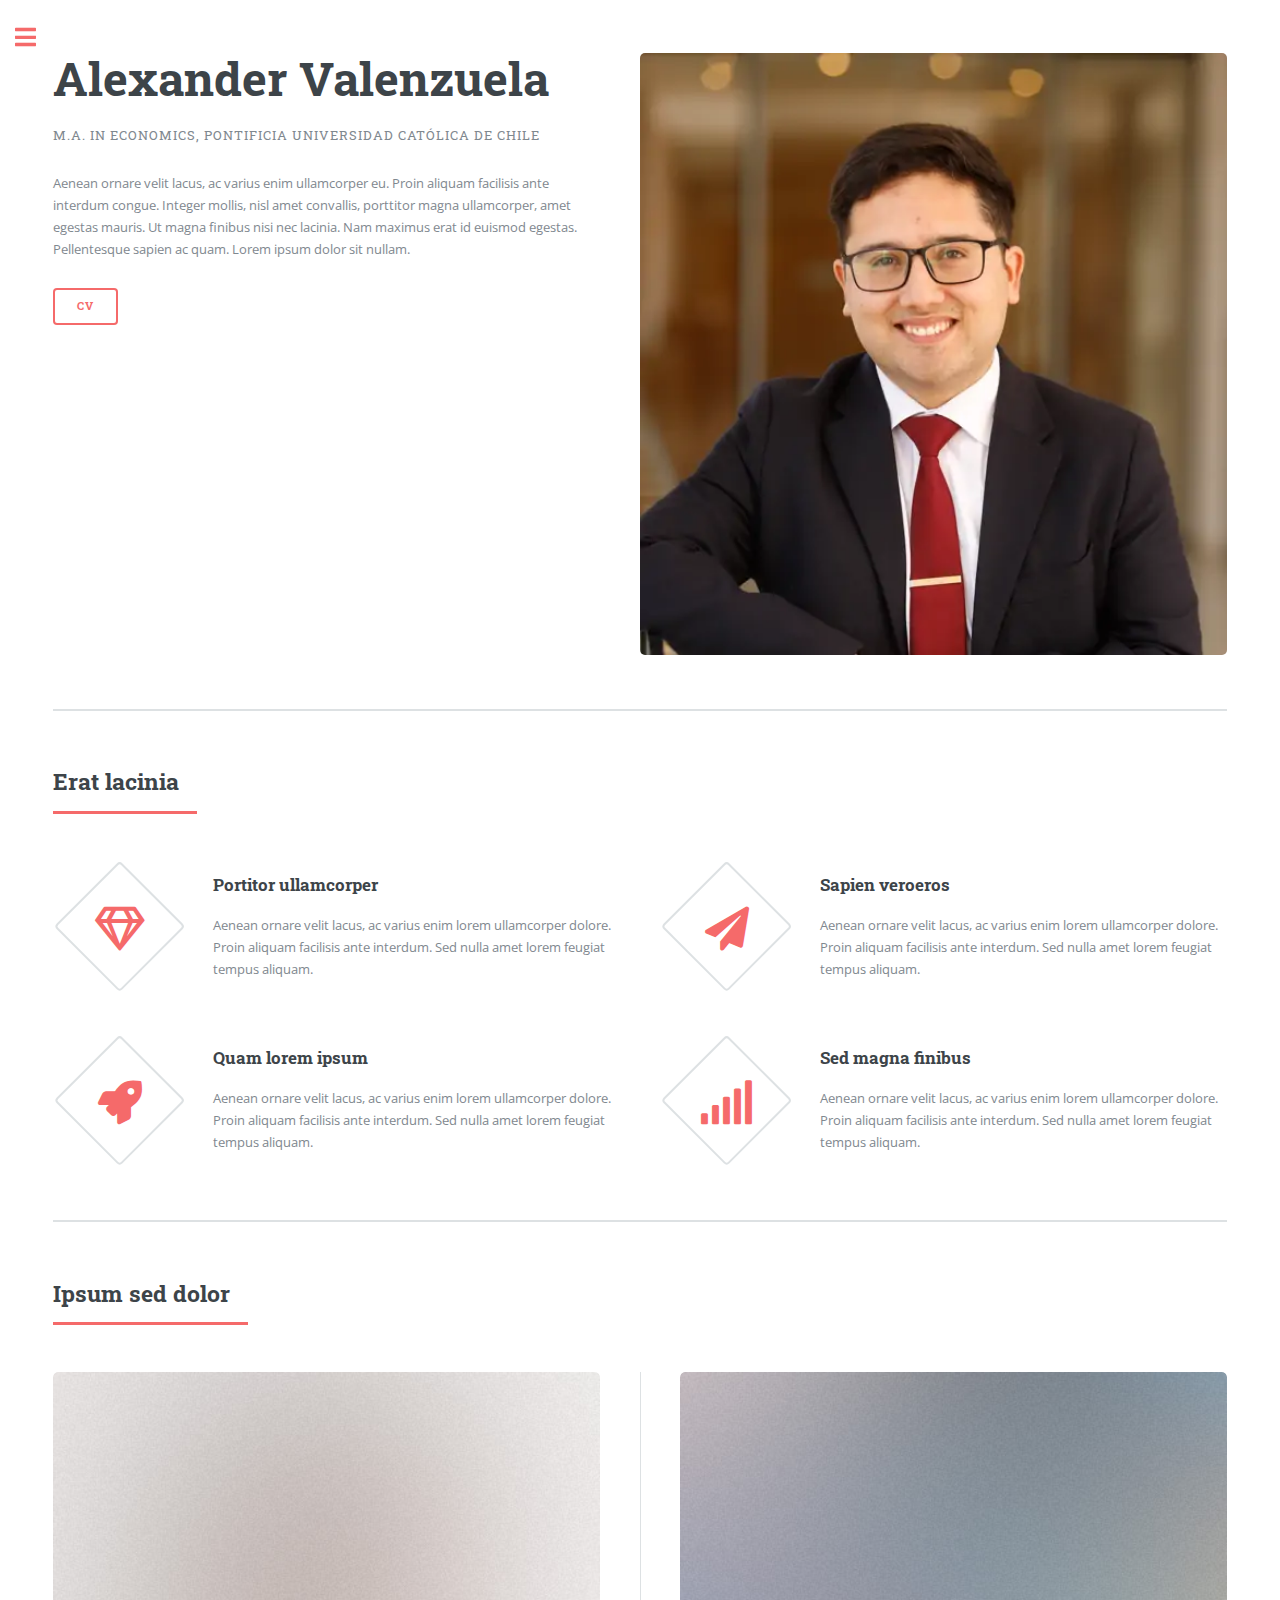
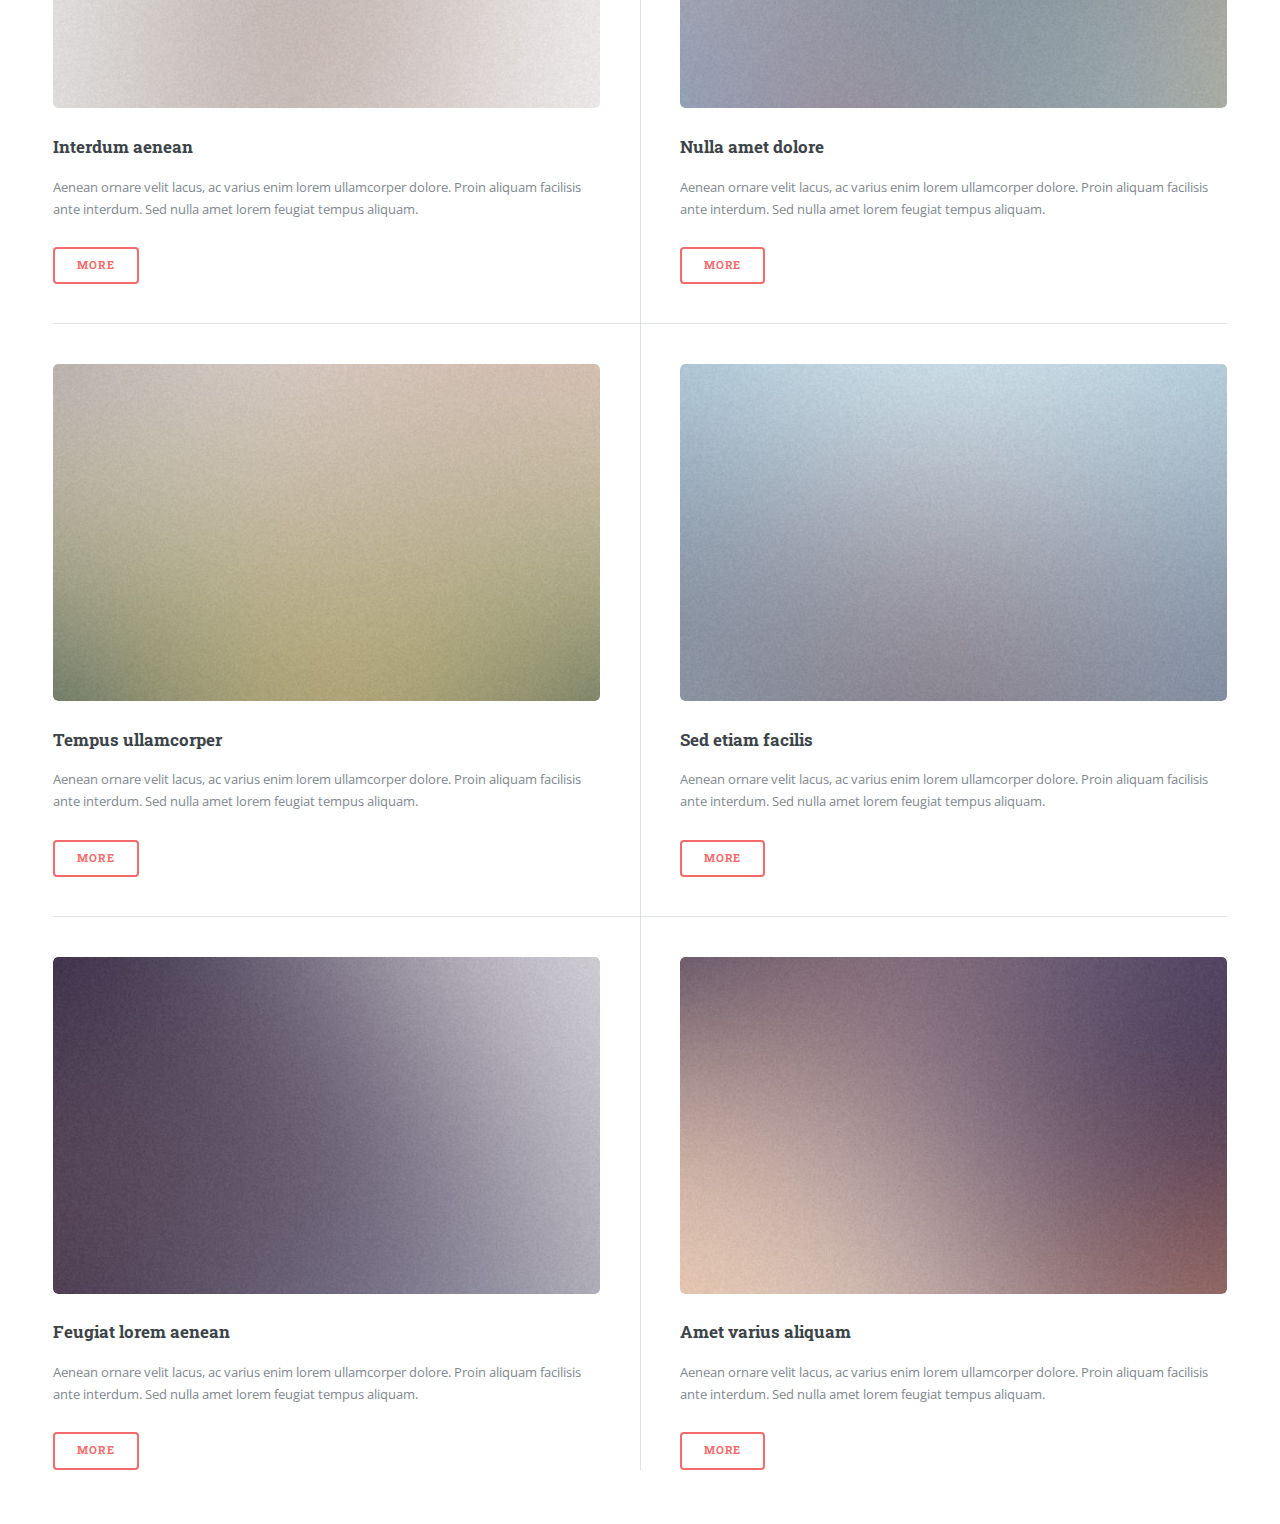
==== commit acadca74: "Personal info and structure" ====
--- a/index.html
+++ b/index.html
@@ -5,248 +5,277 @@
 	Free for personal and commercial use under the CCA 3.0 license (html5up.net/license)
 -->
 <html>
-	<head>
-		<title>Editorial by HTML5 UP</title>
-		<meta charset="utf-8" />
-		<meta name="viewport" content="width=device-width, initial-scale=1, user-scalable=no" />
-		<link rel="stylesheet" href="assets/css/main.css" />
-	</head>
-	<body class="is-preload">
-
-		<!-- Wrapper -->
-			<div id="wrapper">
-
-				<!-- Main -->
-					<div id="main">
-						<div class="inner">
-
-							<!-- Header -->
-								<header id="header">
-									<a href="index.html" class="logo"><strong>Editorial</strong> by HTML5 UP</a>
-									<ul class="icons">
-										<li><a href="#" class="icon brands fa-twitter"><span class="label">Twitter</span></a></li>
-										<li><a href="#" class="icon brands fa-facebook-f"><span class="label">Facebook</span></a></li>
-										<li><a href="#" class="icon brands fa-snapchat-ghost"><span class="label">Snapchat</span></a></li>
-										<li><a href="#" class="icon brands fa-instagram"><span class="label">Instagram</span></a></li>
-										<li><a href="#" class="icon brands fa-medium-m"><span class="label">Medium</span></a></li>
-									</ul>
-								</header>
-
-							<!-- Banner -->
-								<section id="banner">
-									<div class="content">
-										<header>
-											<h1>Hi, I’m Editorial<br />
-											by HTML5 UP</h1>
-											<p>A free and fully responsive site template</p>
-										</header>
-										<p>Aenean ornare velit lacus, ac varius enim ullamcorper eu. Proin aliquam facilisis ante interdum congue. Integer mollis, nisl amet convallis, porttitor magna ullamcorper, amet egestas mauris. Ut magna finibus nisi nec lacinia. Nam maximus erat id euismod egestas. Pellentesque sapien ac quam. Lorem ipsum dolor sit nullam.</p>
-										<ul class="actions">
-											<li><a href="#" class="button big">Learn More</a></li>
-										</ul>
-									</div>
-									<span class="image object">
-										<img src="images/pic10.jpg" alt="" />
-									</span>
-								</section>
-
-							<!-- Section -->
-								<section>
-									<header class="major">
-										<h2>Erat lacinia</h2>
-									</header>
-									<div class="features">
-										<article>
-											<span class="icon fa-gem"></span>
-											<div class="content">
-												<h3>Portitor ullamcorper</h3>
-												<p>Aenean ornare velit lacus, ac varius enim lorem ullamcorper dolore. Proin aliquam facilisis ante interdum. Sed nulla amet lorem feugiat tempus aliquam.</p>
-											</div>
-										</article>
-										<article>
-											<span class="icon solid fa-paper-plane"></span>
-											<div class="content">
-												<h3>Sapien veroeros</h3>
-												<p>Aenean ornare velit lacus, ac varius enim lorem ullamcorper dolore. Proin aliquam facilisis ante interdum. Sed nulla amet lorem feugiat tempus aliquam.</p>
-											</div>
-										</article>
-										<article>
-											<span class="icon solid fa-rocket"></span>
-											<div class="content">
-												<h3>Quam lorem ipsum</h3>
-												<p>Aenean ornare velit lacus, ac varius enim lorem ullamcorper dolore. Proin aliquam facilisis ante interdum. Sed nulla amet lorem feugiat tempus aliquam.</p>
-											</div>
-										</article>
-										<article>
-											<span class="icon solid fa-signal"></span>
-											<div class="content">
-												<h3>Sed magna finibus</h3>
-												<p>Aenean ornare velit lacus, ac varius enim lorem ullamcorper dolore. Proin aliquam facilisis ante interdum. Sed nulla amet lorem feugiat tempus aliquam.</p>
-											</div>
-										</article>
-									</div>
-								</section>
-
-							<!-- Section -->
-								<section>
-									<header class="major">
-										<h2>Ipsum sed dolor</h2>
-									</header>
-									<div class="posts">
-										<article>
-											<a href="#" class="image"><img src="images/pic01.jpg" alt="" /></a>
-											<h3>Interdum aenean</h3>
-											<p>Aenean ornare velit lacus, ac varius enim lorem ullamcorper dolore. Proin aliquam facilisis ante interdum. Sed nulla amet lorem feugiat tempus aliquam.</p>
-											<ul class="actions">
-												<li><a href="#" class="button">More</a></li>
-											</ul>
-										</article>
-										<article>
-											<a href="#" class="image"><img src="images/pic02.jpg" alt="" /></a>
-											<h3>Nulla amet dolore</h3>
-											<p>Aenean ornare velit lacus, ac varius enim lorem ullamcorper dolore. Proin aliquam facilisis ante interdum. Sed nulla amet lorem feugiat tempus aliquam.</p>
-											<ul class="actions">
-												<li><a href="#" class="button">More</a></li>
-											</ul>
-										</article>
-										<article>
-											<a href="#" class="image"><img src="images/pic03.jpg" alt="" /></a>
-											<h3>Tempus ullamcorper</h3>
-											<p>Aenean ornare velit lacus, ac varius enim lorem ullamcorper dolore. Proin aliquam facilisis ante interdum. Sed nulla amet lorem feugiat tempus aliquam.</p>
-											<ul class="actions">
-												<li><a href="#" class="button">More</a></li>
-											</ul>
-										</article>
-										<article>
-											<a href="#" class="image"><img src="images/pic04.jpg" alt="" /></a>
-											<h3>Sed etiam facilis</h3>
-											<p>Aenean ornare velit lacus, ac varius enim lorem ullamcorper dolore. Proin aliquam facilisis ante interdum. Sed nulla amet lorem feugiat tempus aliquam.</p>
-											<ul class="actions">
-												<li><a href="#" class="button">More</a></li>
-											</ul>
-										</article>
-										<article>
-											<a href="#" class="image"><img src="images/pic05.jpg" alt="" /></a>
-											<h3>Feugiat lorem aenean</h3>
-											<p>Aenean ornare velit lacus, ac varius enim lorem ullamcorper dolore. Proin aliquam facilisis ante interdum. Sed nulla amet lorem feugiat tempus aliquam.</p>
-											<ul class="actions">
-												<li><a href="#" class="button">More</a></li>
-											</ul>
-										</article>
-										<article>
-											<a href="#" class="image"><img src="images/pic06.jpg" alt="" /></a>
-											<h3>Amet varius aliquam</h3>
-											<p>Aenean ornare velit lacus, ac varius enim lorem ullamcorper dolore. Proin aliquam facilisis ante interdum. Sed nulla amet lorem feugiat tempus aliquam.</p>
-											<ul class="actions">
-												<li><a href="#" class="button">More</a></li>
-											</ul>
-										</article>
-									</div>
-								</section>
-
-						</div>
-					</div>
-
-				<!-- Sidebar -->
-					<div id="sidebar">
-						<div class="inner">
-
-							<!-- Search -->
-								<section id="search" class="alt">
-									<form method="post" action="#">
-										<input type="text" name="query" id="query" placeholder="Search" />
-									</form>
-								</section>
-
-							<!-- Menu -->
-								<nav id="menu">
-									<header class="major">
-										<h2>Menu</h2>
-									</header>
-									<ul>
-										<li><a href="index.html">Homepage</a></li>
-										<li><a href="generic.html">Generic</a></li>
-										<li><a href="elements.html">Elements</a></li>
-										<li>
-											<span class="opener">Submenu</span>
-											<ul>
-												<li><a href="#">Lorem Dolor</a></li>
-												<li><a href="#">Ipsum Adipiscing</a></li>
-												<li><a href="#">Tempus Magna</a></li>
-												<li><a href="#">Feugiat Veroeros</a></li>
-											</ul>
-										</li>
-										<li><a href="#">Etiam Dolore</a></li>
-										<li><a href="#">Adipiscing</a></li>
-										<li>
-											<span class="opener">Another Submenu</span>
-											<ul>
-												<li><a href="#">Lorem Dolor</a></li>
-												<li><a href="#">Ipsum Adipiscing</a></li>
-												<li><a href="#">Tempus Magna</a></li>
-												<li><a href="#">Feugiat Veroeros</a></li>
-											</ul>
-										</li>
-										<li><a href="#">Maximus Erat</a></li>
-										<li><a href="#">Sapien Mauris</a></li>
-										<li><a href="#">Amet Lacinia</a></li>
-									</ul>
-								</nav>
-
-							<!-- Section -->
-								<section>
-									<header class="major">
-										<h2>Ante interdum</h2>
-									</header>
-									<div class="mini-posts">
-										<article>
-											<a href="#" class="image"><img src="images/pic07.jpg" alt="" /></a>
-											<p>Aenean ornare velit lacus, ac varius enim lorem ullamcorper dolore aliquam.</p>
-										</article>
-										<article>
-											<a href="#" class="image"><img src="images/pic08.jpg" alt="" /></a>
-											<p>Aenean ornare velit lacus, ac varius enim lorem ullamcorper dolore aliquam.</p>
-										</article>
-										<article>
-											<a href="#" class="image"><img src="images/pic09.jpg" alt="" /></a>
-											<p>Aenean ornare velit lacus, ac varius enim lorem ullamcorper dolore aliquam.</p>
-										</article>
-									</div>
-									<ul class="actions">
-										<li><a href="#" class="button">More</a></li>
-									</ul>
-								</section>
-
-							<!-- Section -->
-								<section>
-									<header class="major">
-										<h2>Get in touch</h2>
-									</header>
-									<p>Sed varius enim lorem ullamcorper dolore aliquam aenean ornare velit lacus, ac varius enim lorem ullamcorper dolore. Proin sed aliquam facilisis ante interdum. Sed nulla amet lorem feugiat tempus aliquam.</p>
-									<ul class="contact">
-										<li class="icon solid fa-envelope"><a href="#">information@untitled.tld</a></li>
-										<li class="icon solid fa-phone">(000) 000-0000</li>
-										<li class="icon solid fa-home">1234 Somewhere Road #8254<br />
-										Nashville, TN 00000-0000</li>
-									</ul>
-								</section>
-
-							<!-- Footer -->
-								<footer id="footer">
-									<p class="copyright">&copy; Untitled. All rights reserved. Demo Images: <a href="https://unsplash.com">Unsplash</a>. Design: <a href="https://html5up.net">HTML5 UP</a>.</p>
-								</footer>
-
-						</div>
-					</div>
+
+<head>
+	<title>Alexander Valenzuela</title>
+	<meta charset="utf-8" />
+	<meta name="viewport" content="width=device-width, initial-scale=1, user-scalable=no" />
+	<link rel="stylesheet" href="assets/css/main.css" />
+</head>
+
+<body class="is-preload">
+
+	<!-- Wrapper -->
+	<div id="wrapper">
+
+		<!-- Main -->
+		<div id="main">
+			<div class="inner">
+
+				<!-- Header -->
+				<!-- <header id="header">
+					<a href="index.html" class="logo"><strong>Alexander Valenzuela</strong></a>
+					<ul class="icons">
+						<li><a href="#" class="icon brands fa-twitter"><span class="label">Twitter</span></a></li>
+						<li><a href="#" class="icon brands fa-facebook-f"><span class="label">Facebook</span></a></li>
+						<li><a href="#" class="icon brands fa-snapchat-ghost"><span class="label">Snapchat</span></a>
+						</li>
+						<li><a href="#" class="icon brands fa-instagram"><span class="label">Instagram</span></a></li>
+						<li><a href="#" class="icon brands fa-medium-m"><span class="label">Medium</span></a></li>
+					</ul>
+				</header> -->
+
+				<!-- Banner -->
+				<section id="banner">
+					<div class="content">
+						<header>
+							<h1>Alexander Valenzuela</h1>
+							<p>M.A. in Economics, Pontificia Universidad Católica de Chile</p>
+						</header>
+						<p>Aenean ornare velit lacus, ac varius enim ullamcorper eu. Proin aliquam facilisis ante
+							interdum congue. Integer mollis, nisl amet convallis, porttitor magna ullamcorper, amet
+							egestas mauris. Ut magna finibus nisi nec lacinia. Nam maximus erat id euismod egestas.
+							Pellentesque sapien ac quam. Lorem ipsum dolor sit nullam.</p>
+						<ul class="actions">
+							<li><a href="#" class="button big">CV</a></li>
+						</ul>
+					</div>
+					<span class="image object">
+						<img src="images/Alexander Valenzuela.png" alt="" />
+					</span>
+				</section>
+
+				<!-- Section -->
+				<section>
+					<header class="major">
+						<h2>Erat lacinia</h2>
+					</header>
+					<div class="features">
+						<article>
+							<span class="icon fa-gem"></span>
+							<div class="content">
+								<h3>Portitor ullamcorper</h3>
+								<p>Aenean ornare velit lacus, ac varius enim lorem ullamcorper dolore. Proin aliquam
+									facilisis ante interdum. Sed nulla amet lorem feugiat tempus aliquam.</p>
+							</div>
+						</article>
+						<article>
+							<span class="icon solid fa-paper-plane"></span>
+							<div class="content">
+								<h3>Sapien veroeros</h3>
+								<p>Aenean ornare velit lacus, ac varius enim lorem ullamcorper dolore. Proin aliquam
+									facilisis ante interdum. Sed nulla amet lorem feugiat tempus aliquam.</p>
+							</div>
+						</article>
+						<article>
+							<span class="icon solid fa-rocket"></span>
+							<div class="content">
+								<h3>Quam lorem ipsum</h3>
+								<p>Aenean ornare velit lacus, ac varius enim lorem ullamcorper dolore. Proin aliquam
+									facilisis ante interdum. Sed nulla amet lorem feugiat tempus aliquam.</p>
+							</div>
+						</article>
+						<article>
+							<span class="icon solid fa-signal"></span>
+							<div class="content">
+								<h3>Sed magna finibus</h3>
+								<p>Aenean ornare velit lacus, ac varius enim lorem ullamcorper dolore. Proin aliquam
+									facilisis ante interdum. Sed nulla amet lorem feugiat tempus aliquam.</p>
+							</div>
+						</article>
+					</div>
+				</section>
+
+				<!-- Section -->
+				<section>
+					<header class="major">
+						<h2>Ipsum sed dolor</h2>
+					</header>
+					<div class="posts">
+						<article>
+							<a href="#" class="image"><img src="images/pic01.jpg" alt="" /></a>
+							<h3>Interdum aenean</h3>
+							<p>Aenean ornare velit lacus, ac varius enim lorem ullamcorper dolore. Proin aliquam
+								facilisis ante interdum. Sed nulla amet lorem feugiat tempus aliquam.</p>
+							<ul class="actions">
+								<li><a href="#" class="button">More</a></li>
+							</ul>
+						</article>
+						<article>
+							<a href="#" class="image"><img src="images/pic02.jpg" alt="" /></a>
+							<h3>Nulla amet dolore</h3>
+							<p>Aenean ornare velit lacus, ac varius enim lorem ullamcorper dolore. Proin aliquam
+								facilisis ante interdum. Sed nulla amet lorem feugiat tempus aliquam.</p>
+							<ul class="actions">
+								<li><a href="#" class="button">More</a></li>
+							</ul>
+						</article>
+						<article>
+							<a href="#" class="image"><img src="images/pic03.jpg" alt="" /></a>
+							<h3>Tempus ullamcorper</h3>
+							<p>Aenean ornare velit lacus, ac varius enim lorem ullamcorper dolore. Proin aliquam
+								facilisis ante interdum. Sed nulla amet lorem feugiat tempus aliquam.</p>
+							<ul class="actions">
+								<li><a href="#" class="button">More</a></li>
+							</ul>
+						</article>
+						<article>
+							<a href="#" class="image"><img src="images/pic04.jpg" alt="" /></a>
+							<h3>Sed etiam facilis</h3>
+							<p>Aenean ornare velit lacus, ac varius enim lorem ullamcorper dolore. Proin aliquam
+								facilisis ante interdum. Sed nulla amet lorem feugiat tempus aliquam.</p>
+							<ul class="actions">
+								<li><a href="#" class="button">More</a></li>
+							</ul>
+						</article>
+						<article>
+							<a href="#" class="image"><img src="images/pic05.jpg" alt="" /></a>
+							<h3>Feugiat lorem aenean</h3>
+							<p>Aenean ornare velit lacus, ac varius enim lorem ullamcorper dolore. Proin aliquam
+								facilisis ante interdum. Sed nulla amet lorem feugiat tempus aliquam.</p>
+							<ul class="actions">
+								<li><a href="#" class="button">More</a></li>
+							</ul>
+						</article>
+						<article>
+							<a href="#" class="image"><img src="images/pic06.jpg" alt="" /></a>
+							<h3>Amet varius aliquam</h3>
+							<p>Aenean ornare velit lacus, ac varius enim lorem ullamcorper dolore. Proin aliquam
+								facilisis ante interdum. Sed nulla amet lorem feugiat tempus aliquam.</p>
+							<ul class="actions">
+								<li><a href="#" class="button">More</a></li>
+							</ul>
+						</article>
+					</div>
+				</section>
 
 			</div>
-
-		<!-- Scripts -->
-			<script src="assets/js/jquery.min.js"></script>
-			<script src="assets/js/browser.min.js"></script>
-			<script src="assets/js/breakpoints.min.js"></script>
-			<script src="assets/js/util.js"></script>
-			<script src="assets/js/main.js"></script>
-
-	</body>
+		</div>
+
+		<!-- Sidebar -->
+		<div id="sidebar">
+			<div class="inner">
+
+				<!-- Search -->
+				<!-- <section id="search" class="alt">
+					<form method="post" action="#">
+						<input type="text" name="query" id="query" placeholder="Search" />
+					</form>
+				</section> -->
+
+				<!-- Menu -->
+				<nav id="menu">
+					<header class="major">
+						<h2>Menu</h2>
+					</header>
+					<ul>
+						<li><a href="index.html">Homepage</a></li>
+						<li><a href="generic.html">Generic</a></li>
+						<li><a href="elements.html">Elements</a></li>
+						<li>
+							<span class="opener">Submenu</span>
+							<ul>
+								<li><a href="#">Lorem Dolor</a></li>
+								<li><a href="#">Ipsum Adipiscing</a></li>
+								<li><a href="#">Tempus Magna</a></li>
+								<li><a href="#">Feugiat Veroeros</a></li>
+							</ul>
+						</li>
+						<li><a href="#">Etiam Dolore</a></li>
+						<li><a href="#">Adipiscing</a></li>
+						<li>
+							<span class="opener">Another Submenu</span>
+							<ul>
+								<li><a href="#">Lorem Dolor</a></li>
+								<li><a href="#">Ipsum Adipiscing</a></li>
+								<li><a href="#">Tempus Magna</a></li>
+								<li><a href="#">Feugiat Veroeros</a></li>
+							</ul>
+						</li>
+						<li><a href="#">Maximus Erat</a></li>
+						<li><a href="#">Sapien Mauris</a></li>
+						<li><a href="#">Amet Lacinia</a></li>
+					</ul>
+				</nav>
+
+				<!-- Section -->
+				<!-- <section>
+					<header class="major">
+						<h2>Ante interdum</h2>
+					</header>
+					<div class="mini-posts">
+						<article>
+							<a href="#" class="image"><img src="images/pic07.jpg" alt="" /></a>
+							<p>Aenean ornare velit lacus, ac varius enim lorem ullamcorper dolore aliquam.</p>
+						</article>
+						<article>
+							<a href="#" class="image"><img src="images/pic08.jpg" alt="" /></a>
+							<p>Aenean ornare velit lacus, ac varius enim lorem ullamcorper dolore aliquam.</p>
+						</article>
+						<article>
+							<a href="#" class="image"><img src="images/pic09.jpg" alt="" /></a>
+							<p>Aenean ornare velit lacus, ac varius enim lorem ullamcorper dolore aliquam.</p>
+						</article>
+					</div>
+					<ul class="actions">
+						<li><a href="#" class="button">More</a></li>
+					</ul>
+				</section> -->
+
+				<!-- Section -->
+				<section>
+					<header class="major">
+						<h2>Get in touch</h2>
+					</header>
+					<p>Sed varius enim lorem ullamcorper dolore aliquam aenean ornare velit lacus, ac varius enim lorem
+						ullamcorper dolore. Proin sed aliquam facilisis ante interdum. Sed nulla amet lorem feugiat
+						tempus aliquam.</p>
+					<ul class="contact">
+						<li class="icon solid fa-envelope"><a href="#">information@untitled.tld</a></li>
+						<li class="icon solid fa-phone">(000) 000-0000</li>
+						<li class="icon solid fa-home">1234 Somewhere Road #8254<br />
+							Nashville, TN 00000-0000</li>
+					</ul>
+					<center>
+						<ul class="icons">
+							<li><a href="https://www.linkedin.com/in/a-valenzuela-p" class="icon brands fa-linkedin"
+									target="_blank"><span class="label">Linkedin</span></a></li>
+							<li><a href="https://github.com/aavalenzuelap" class="icon brands fa-github"
+									target="_blank"><span class="label">Github</span></a>
+							</li>
+						</ul>
+					</center>
+				</section>
+
+				<!-- Footer -->
+				<!-- <footer id="footer">
+					<p class="copyright">&copy; Untitled. All rights reserved. Demo Images: <a
+							href="https://unsplash.com">Unsplash</a>. Design: <a href="https://html5up.net">HTML5
+							UP</a>.</p>
+				</footer> -->
+
+			</div>
+		</div>
+
+	</div>
+
+	<!-- Scripts -->
+	<script src="assets/js/jquery.min.js"></script>
+	<script src="assets/js/browser.min.js"></script>
+	<script src="assets/js/breakpoints.min.js"></script>
+	<script src="assets/js/util.js"></script>
+	<script src="assets/js/main.js"></script>
+
+</body>
+
 </html>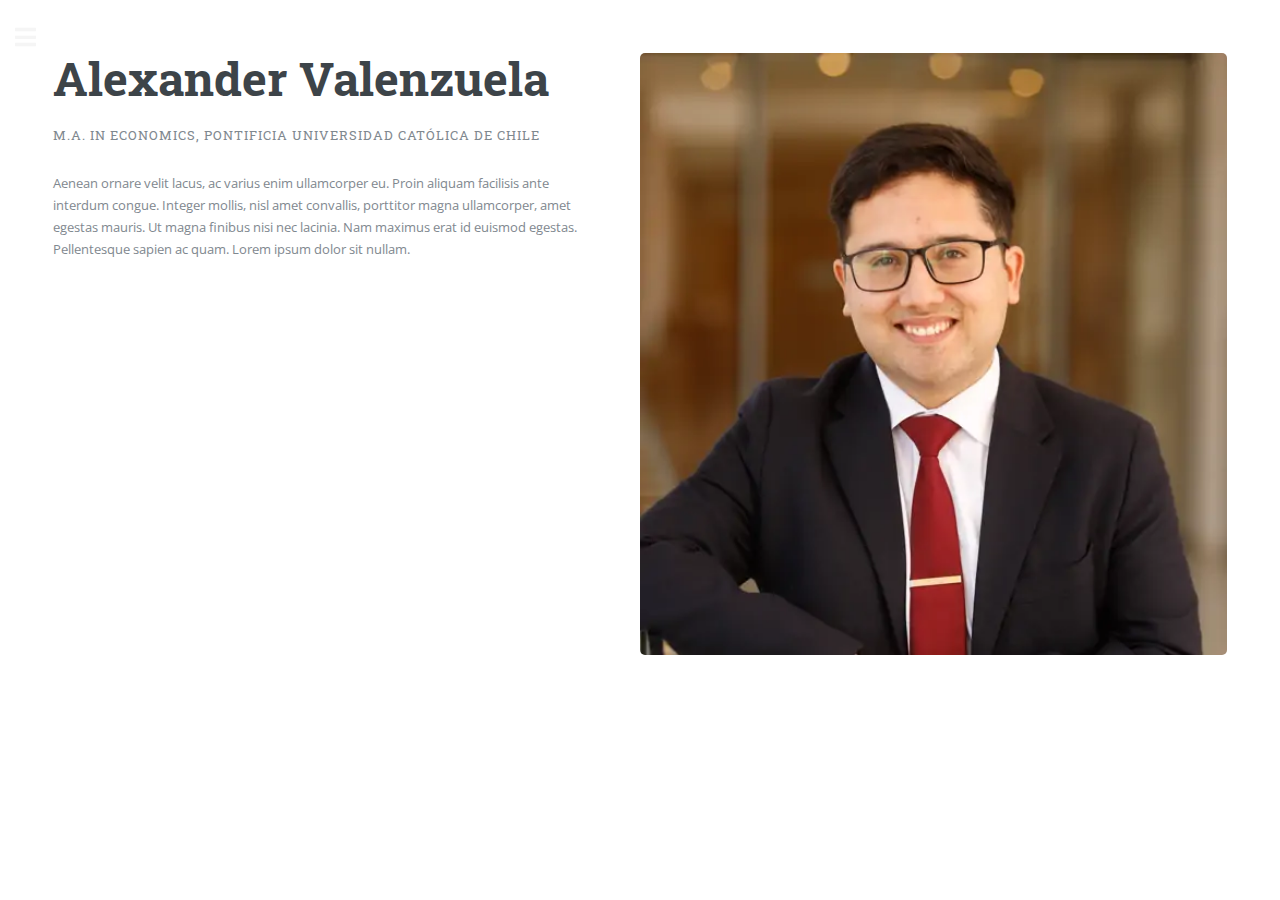
==== commit 87676929: "Website design" ====
--- a/index.html
+++ b/index.html
@@ -46,9 +46,9 @@
 							interdum congue. Integer mollis, nisl amet convallis, porttitor magna ullamcorper, amet
 							egestas mauris. Ut magna finibus nisi nec lacinia. Nam maximus erat id euismod egestas.
 							Pellentesque sapien ac quam. Lorem ipsum dolor sit nullam.</p>
-						<ul class="actions">
+						<!-- <ul class="actions">
 							<li><a href="#" class="button big">CV</a></li>
-						</ul>
+						</ul> -->
 					</div>
 					<span class="image object">
 						<img src="images/Alexander Valenzuela.png" alt="" />
@@ -56,7 +56,7 @@
 				</section>
 
 				<!-- Section -->
-				<section>
+				<!-- <section>
 					<header class="major">
 						<h2>Erat lacinia</h2>
 					</header>
@@ -94,10 +94,10 @@
 							</div>
 						</article>
 					</div>
-				</section>
-
-				<!-- Section -->
-				<section>
+				</section> -->
+
+				<!-- Section -->
+				<!-- <section>
 					<header class="major">
 						<h2>Ipsum sed dolor</h2>
 					</header>
@@ -157,7 +157,7 @@
 							</ul>
 						</article>
 					</div>
-				</section>
+				</section> -->
 
 			</div>
 		</div>
@@ -179,8 +179,8 @@
 						<h2>Menu</h2>
 					</header>
 					<ul>
-						<li><a href="index.html">Homepage</a></li>
-						<li><a href="generic.html">Generic</a></li>
+						<li><a href="index.html">Home</a></li>
+						<!-- <li><a href="generic.html">Generic</a></li>
 						<li><a href="elements.html">Elements</a></li>
 						<li>
 							<span class="opener">Submenu</span>
@@ -190,10 +190,11 @@
 								<li><a href="#">Tempus Magna</a></li>
 								<li><a href="#">Feugiat Veroeros</a></li>
 							</ul>
-						</li>
-						<li><a href="#">Etiam Dolore</a></li>
-						<li><a href="#">Adipiscing</a></li>
-						<li>
+						</li> -->
+						<li><a href="files/CV.pdf">C.V.</a></li>
+						<li><a href="#">Research</a></li>
+						<li><a href="#">Teaching</a></li>
+						<!-- <li>
 							<span class="opener">Another Submenu</span>
 							<ul>
 								<li><a href="#">Lorem Dolor</a></li>
@@ -204,7 +205,7 @@
 						</li>
 						<li><a href="#">Maximus Erat</a></li>
 						<li><a href="#">Sapien Mauris</a></li>
-						<li><a href="#">Amet Lacinia</a></li>
+						<li><a href="#">Amet Lacinia</a></li> -->
 					</ul>
 				</nav>
 
@@ -235,16 +236,17 @@
 				<!-- Section -->
 				<section>
 					<header class="major">
-						<h2>Get in touch</h2>
-					</header>
-					<p>Sed varius enim lorem ullamcorper dolore aliquam aenean ornare velit lacus, ac varius enim lorem
+						<h2>Contact information</h2>
+					</header>
+					<!-- <p>Sed varius enim lorem ullamcorper dolore aliquam aenean ornare velit lacus, ac varius enim lorem
 						ullamcorper dolore. Proin sed aliquam facilisis ante interdum. Sed nulla amet lorem feugiat
-						tempus aliquam.</p>
+						tempus aliquam.</p> -->
 					<ul class="contact">
-						<li class="icon solid fa-envelope"><a href="#">information@untitled.tld</a></li>
-						<li class="icon solid fa-phone">(000) 000-0000</li>
-						<li class="icon solid fa-home">1234 Somewhere Road #8254<br />
-							Nashville, TN 00000-0000</li>
+						<li class="icon regular fa-envelope"><a
+								href="mailto:a.valenzuela.p@uc.cl">a.valenzuela.p@uc.cl</a>
+						</li>
+						<!-- <li class="icon solid fa-phone">(000) 000-0000</li> -->
+						<li class="icon regular fa-home">Santiago, Chile</li>
 					</ul>
 					<center>
 						<ul class="icons">
--- a/assets/css/main.css
+++ b/assets/css/main.css
@@ -1,110 +1,252 @@
 @import url(fontawesome-all.min.css);
 @import url("https://fonts.googleapis.com/css?family=Open+Sans:400,600,400italic,600italic|Roboto+Slab:400,700");
-/*
-	Editorial by HTML5 UP
-	html5up.net | @ajlkn
-	Free for personal and commercial use under the CCA 3.0 license (html5up.net/license)
+
+/*
+	Editorial by HTML5 UP
+	html5up.net | @ajlkn
+	Free for personal and commercial use under the CCA 3.0 license (html5up.net/license)
 */
-html, body, div, span, applet, object,
-iframe, h1, h2, h3, h4, h5, h6, p, blockquote,
-pre, a, abbr, acronym, address, big, cite,
-code, del, dfn, em, img, ins, kbd, q, s, samp,
-small, strike, strong, sub, sup, tt, var, b,
-u, i, center, dl, dt, dd, ol, ul, li, fieldset,
-form, label, legend, table, caption, tbody,
-tfoot, thead, tr, th, td, article, aside,
-canvas, details, embed, figure, figcaption,
-footer, header, hgroup, menu, nav, output, ruby,
-section, summary, time, mark, audio, video {
+html,
+body,
+div,
+span,
+applet,
+object,
+iframe,
+h1,
+h2,
+h3,
+h4,
+h5,
+h6,
+p,
+blockquote,
+pre,
+a,
+abbr,
+acronym,
+address,
+big,
+cite,
+code,
+del,
+dfn,
+em,
+img,
+ins,
+kbd,
+q,
+s,
+samp,
+small,
+strike,
+strong,
+sub,
+sup,
+tt,
+var,
+b,
+u,
+i,
+center,
+dl,
+dt,
+dd,
+ol,
+ul,
+li,
+fieldset,
+form,
+label,
+legend,
+table,
+caption,
+tbody,
+tfoot,
+thead,
+tr,
+th,
+td,
+article,
+aside,
+canvas,
+details,
+embed,
+figure,
+figcaption,
+footer,
+header,
+hgroup,
+menu,
+nav,
+output,
+ruby,
+section,
+summary,
+time,
+mark,
+audio,
+video {
   margin: 0;
   padding: 0;
   border: 0;
   font-size: 100%;
   font: inherit;
-  vertical-align: baseline; }
-
-article, aside, details, figcaption, figure,
-footer, header, hgroup, menu, nav, section {
-  display: block; }
+  vertical-align: baseline;
+}
+
+article,
+aside,
+details,
+figcaption,
+figure,
+footer,
+header,
+hgroup,
+menu,
+nav,
+section {
+  display: block;
+}
 
 body {
-  line-height: 1; }
-
-ol, ul {
-  list-style: none; }
-
-blockquote, q {
-  quotes: none; }
-  blockquote:before, blockquote:after, q:before, q:after {
-    content: '';
-    content: none; }
+  line-height: 1;
+}
+
+ol,
+ul {
+  list-style: none;
+}
+
+blockquote,
+q {
+  quotes: none;
+}
+
+blockquote:before,
+blockquote:after,
+q:before,
+q:after {
+  content: '';
+  content: none;
+}
 
 table {
   border-collapse: collapse;
-  border-spacing: 0; }
+  border-spacing: 0;
+}
 
 body {
-  -webkit-text-size-adjust: none; }
+  -webkit-text-size-adjust: none;
+}
 
 mark {
   background-color: transparent;
-  color: inherit; }
+  color: inherit;
+}
 
 input::-moz-focus-inner {
   border: 0;
-  padding: 0; }
-
-input, select, textarea {
+  padding: 0;
+}
+
+input,
+select,
+textarea {
   -moz-appearance: none;
   -webkit-appearance: none;
   -ms-appearance: none;
-  appearance: none; }
+  appearance: none;
+}
 
 /* Basic */
 @-ms-viewport {
-  width: device-width; }
+  width: device-width;
+}
 
 body {
-  -ms-overflow-style: scrollbar; }
+  -ms-overflow-style: scrollbar;
+}
 
 @media screen and (max-width: 480px) {
-  html, body {
-    min-width: 320px; } }
+
+  html,
+  body {
+    min-width: 320px;
+  }
+}
 
 html {
-  box-sizing: border-box; }
-
-*, *:before, *:after {
-  box-sizing: inherit; }
+  box-sizing: border-box;
+}
+
+*,
+*:before,
+*:after {
+  box-sizing: inherit;
+}
 
 body {
-  background: #ffffff; }
-  body.is-preload *, body.is-preload *:before, body.is-preload *:after, body.is-resizing *, body.is-resizing *:before, body.is-resizing *:after {
-    -moz-animation: none !important;
-    -webkit-animation: none !important;
-    -ms-animation: none !important;
-    animation: none !important;
-    -moz-transition: none !important;
-    -webkit-transition: none !important;
-    -ms-transition: none !important;
-    transition: none !important; }
+  background: #ffffff;
+}
+
+body.is-preload *,
+body.is-preload *:before,
+body.is-preload *:after,
+body.is-resizing *,
+body.is-resizing *:before,
+body.is-resizing *:after {
+  -moz-animation: none !important;
+  -webkit-animation: none !important;
+  -ms-animation: none !important;
+  animation: none !important;
+  -moz-transition: none !important;
+  -webkit-transition: none !important;
+  -ms-transition: none !important;
+  transition: none !important;
+}
 
 /* Type */
-body, input, select, textarea {
+body,
+input,
+select,
+textarea {
   color: #7f888f;
   font-family: "Open Sans", sans-serif;
   font-size: 13pt;
   font-weight: 400;
-  line-height: 1.65; }
-  @media screen and (max-width: 1680px) {
-    body, input, select, textarea {
-      font-size: 11pt; } }
-  @media screen and (max-width: 1280px) {
-    body, input, select, textarea {
-      font-size: 10pt; } }
-  @media screen and (max-width: 360px) {
-    body, input, select, textarea {
-      font-size: 9pt; } }
+  line-height: 1.65;
+}
+
+@media screen and (max-width: 1680px) {
+
+  body,
+  input,
+  select,
+  textarea {
+    font-size: 11pt;
+  }
+}
+
+@media screen and (max-width: 1280px) {
+
+  body,
+  input,
+  select,
+  textarea {
+    font-size: 10pt;
+  }
+}
+
+@media screen and (max-width: 360px) {
+
+  body,
+  input,
+  select,
+  textarea {
+    font-size: 9pt;
+  }
+}
 
 a {
   -moz-transition: color 0.2s ease-in-out, border-bottom-color 0.2s ease-in-out;
@@ -112,85 +254,125 @@
   -ms-transition: color 0.2s ease-in-out, border-bottom-color 0.2s ease-in-out;
   transition: color 0.2s ease-in-out, border-bottom-color 0.2s ease-in-out;
   border-bottom: dotted 1px;
-  color: #f56a6a;
-  text-decoration: none; }
-  a:hover {
-    border-bottom-color: #f56a6a;
-    color: #f56a6a !important; }
-    a:hover strong {
-      color: inherit; }
-
-strong, b {
+  color: #f5f5f5;
+  text-decoration: none;
+}
+
+a:hover {
+  border-bottom-color: #f5f5f5;
+  color: #f5f5f5 !important;
+}
+
+a:hover strong {
+  color: inherit;
+}
+
+strong,
+b {
   color: #3d4449;
-  font-weight: 600; }
-
-em, i {
-  font-style: italic; }
+  font-weight: 600;
+}
+
+em,
+i {
+  font-style: italic;
+}
 
 p {
-  margin: 0 0 2em 0; }
-
-h1, h2, h3, h4, h5, h6 {
+  margin: 0 0 2em 0;
+}
+
+h1,
+h2,
+h3,
+h4,
+h5,
+h6 {
   color: #3d4449;
   font-family: "Roboto Slab", serif;
   font-weight: 700;
   line-height: 1.5;
-  margin: 0 0 1em 0; }
-  h1 a, h2 a, h3 a, h4 a, h5 a, h6 a {
-    color: inherit;
-    text-decoration: none;
-    border-bottom: 0; }
+  margin: 0 0 1em 0;
+}
+
+h1 a,
+h2 a,
+h3 a,
+h4 a,
+h5 a,
+h6 a {
+  color: inherit;
+  text-decoration: none;
+  border-bottom: 0;
+}
 
 h1 {
   font-size: 4em;
   margin: 0 0 0.5em 0;
-  line-height: 1.3; }
+  line-height: 1.3;
+}
 
 h2 {
-  font-size: 1.75em; }
+  font-size: 1.75em;
+}
 
 h3 {
-  font-size: 1.25em; }
+  font-size: 1.25em;
+}
 
 h4 {
-  font-size: 1.1em; }
+  font-size: 1.1em;
+}
 
 h5 {
-  font-size: 0.9em; }
+  font-size: 0.9em;
+}
 
 h6 {
-  font-size: 0.7em; }
+  font-size: 0.7em;
+}
 
 @media screen and (max-width: 1680px) {
   h1 {
-    font-size: 3.5em; } }
+    font-size: 3.5em;
+  }
+}
 
 @media screen and (max-width: 980px) {
   h1 {
-    font-size: 3.25em; } }
+    font-size: 3.25em;
+  }
+}
 
 @media screen and (max-width: 736px) {
   h1 {
     font-size: 2em;
-    line-height: 1.4; }
+    line-height: 1.4;
+  }
+
   h2 {
-    font-size: 1.5em; } }
+    font-size: 1.5em;
+  }
+}
 
 sub {
   font-size: 0.8em;
   position: relative;
-  top: 0.5em; }
+  top: 0.5em;
+}
 
 sup {
   font-size: 0.8em;
   position: relative;
-  top: -0.5em; }
+  top: -0.5em;
+}
 
 blockquote {
   border-left: solid 3px rgba(210, 215, 217, 0.75);
   font-style: italic;
   margin: 0 0 2em 0;
-  padding: 0.5em 0 0.5em 2em; }
+  padding: 0.5em 0 0.5em 2em;
+}
 
 code {
   background: rgba(230, 235, 237, 0.25);
@@ -199,795 +381,1507 @@
   font-family: "Courier New", monospace;
   font-size: 0.9em;
   margin: 0 0.25em;
-  padding: 0.25em 0.65em; }
+  padding: 0.25em 0.65em;
+}
 
 pre {
   -webkit-overflow-scrolling: touch;
   font-family: "Courier New", monospace;
   font-size: 0.9em;
-  margin: 0 0 2em 0; }
-  pre code {
-    display: block;
-    line-height: 1.75;
-    padding: 1em 1.5em;
-    overflow-x: auto; }
+  margin: 0 0 2em 0;
+}
+
+pre code {
+  display: block;
+  line-height: 1.75;
+  padding: 1em 1.5em;
+  overflow-x: auto;
+}
 
 hr {
   border: 0;
   border-bottom: solid 1px rgba(210, 215, 217, 0.75);
-  margin: 2em 0; }
-  hr.major {
-    margin: 3em 0; }
+  margin: 2em 0;
+}
+
+hr.major {
+  margin: 3em 0;
+}
 
 .align-left {
-  text-align: left; }
+  text-align: left;
+}
 
 .align-center {
-  text-align: center; }
+  text-align: center;
+}
 
 .align-right {
-  text-align: right; }
+  text-align: right;
+}
 
 /* Row */
 .row {
   display: flex;
   flex-wrap: wrap;
   box-sizing: border-box;
-  align-items: stretch; }
-  .row > * {
-    box-sizing: border-box; }
-  .row.gtr-uniform > * > :last-child {
-    margin-bottom: 0; }
+  align-items: stretch;
+}
+
+.row>* {
+  box-sizing: border-box;
+}
+
+.row.gtr-uniform>*> :last-child {
+  margin-bottom: 0;
+}
+
+.row.aln-left {
+  justify-content: flex-start;
+}
+
+.row.aln-center {
+  justify-content: center;
+}
+
+.row.aln-right {
+  justify-content: flex-end;
+}
+
+.row.aln-top {
+  align-items: flex-start;
+}
+
+.row.aln-middle {
+  align-items: center;
+}
+
+.row.aln-bottom {
+  align-items: flex-end;
+}
+
+.row>.imp {
+  order: -1;
+}
+
+.row>.col-1 {
+  width: 8.33333%;
+}
+
+.row>.off-1 {
+  margin-left: 8.33333%;
+}
+
+.row>.col-2 {
+  width: 16.66667%;
+}
+
+.row>.off-2 {
+  margin-left: 16.66667%;
+}
+
+.row>.col-3 {
+  width: 25%;
+}
+
+.row>.off-3 {
+  margin-left: 25%;
+}
+
+.row>.col-4 {
+  width: 33.33333%;
+}
+
+.row>.off-4 {
+  margin-left: 33.33333%;
+}
+
+.row>.col-5 {
+  width: 41.66667%;
+}
+
+.row>.off-5 {
+  margin-left: 41.66667%;
+}
+
+.row>.col-6 {
+  width: 50%;
+}
+
+.row>.off-6 {
+  margin-left: 50%;
+}
+
+.row>.col-7 {
+  width: 58.33333%;
+}
+
+.row>.off-7 {
+  margin-left: 58.33333%;
+}
+
+.row>.col-8 {
+  width: 66.66667%;
+}
+
+.row>.off-8 {
+  margin-left: 66.66667%;
+}
+
+.row>.col-9 {
+  width: 75%;
+}
+
+.row>.off-9 {
+  margin-left: 75%;
+}
+
+.row>.col-10 {
+  width: 83.33333%;
+}
+
+.row>.off-10 {
+  margin-left: 83.33333%;
+}
+
+.row>.col-11 {
+  width: 91.66667%;
+}
+
+.row>.off-11 {
+  margin-left: 91.66667%;
+}
+
+.row>.col-12 {
+  width: 100%;
+}
+
+.row>.off-12 {
+  margin-left: 100%;
+}
+
+.row.gtr-0 {
+  margin-top: 0;
+  margin-left: 0em;
+}
+
+.row.gtr-0>* {
+  padding: 0 0 0 0em;
+}
+
+.row.gtr-0.gtr-uniform {
+  margin-top: 0em;
+}
+
+.row.gtr-0.gtr-uniform>* {
+  padding-top: 0em;
+}
+
+.row.gtr-25 {
+  margin-top: 0;
+  margin-left: -0.375em;
+}
+
+.row.gtr-25>* {
+  padding: 0 0 0 0.375em;
+}
+
+.row.gtr-25.gtr-uniform {
+  margin-top: -0.375em;
+}
+
+.row.gtr-25.gtr-uniform>* {
+  padding-top: 0.375em;
+}
+
+.row.gtr-50 {
+  margin-top: 0;
+  margin-left: -0.75em;
+}
+
+.row.gtr-50>* {
+  padding: 0 0 0 0.75em;
+}
+
+.row.gtr-50.gtr-uniform {
+  margin-top: -0.75em;
+}
+
+.row.gtr-50.gtr-uniform>* {
+  padding-top: 0.75em;
+}
+
+.row {
+  margin-top: 0;
+  margin-left: -1.5em;
+}
+
+.row>* {
+  padding: 0 0 0 1.5em;
+}
+
+.row.gtr-uniform {
+  margin-top: -1.5em;
+}
+
+.row.gtr-uniform>* {
+  padding-top: 1.5em;
+}
+
+.row.gtr-150 {
+  margin-top: 0;
+  margin-left: -2.25em;
+}
+
+.row.gtr-150>* {
+  padding: 0 0 0 2.25em;
+}
+
+.row.gtr-150.gtr-uniform {
+  margin-top: -2.25em;
+}
+
+.row.gtr-150.gtr-uniform>* {
+  padding-top: 2.25em;
+}
+
+.row.gtr-200 {
+  margin-top: 0;
+  margin-left: -3em;
+}
+
+.row.gtr-200>* {
+  padding: 0 0 0 3em;
+}
+
+.row.gtr-200.gtr-uniform {
+  margin-top: -3em;
+}
+
+.row.gtr-200.gtr-uniform>* {
+  padding-top: 3em;
+}
+
+@media screen and (max-width: 1680px) {
+  .row {
+    display: flex;
+    flex-wrap: wrap;
+    box-sizing: border-box;
+    align-items: stretch;
+  }
+
+  .row>* {
+    box-sizing: border-box;
+  }
+
+  .row.gtr-uniform>*> :last-child {
+    margin-bottom: 0;
+  }
+
   .row.aln-left {
-    justify-content: flex-start; }
+    justify-content: flex-start;
+  }
+
   .row.aln-center {
-    justify-content: center; }
+    justify-content: center;
+  }
+
   .row.aln-right {
-    justify-content: flex-end; }
+    justify-content: flex-end;
+  }
+
   .row.aln-top {
-    align-items: flex-start; }
+    align-items: flex-start;
+  }
+
   .row.aln-middle {
-    align-items: center; }
+    align-items: center;
+  }
+
   .row.aln-bottom {
-    align-items: flex-end; }
-  .row > .imp {
-    order: -1; }
-  .row > .col-1 {
-    width: 8.33333%; }
-  .row > .off-1 {
-    margin-left: 8.33333%; }
-  .row > .col-2 {
-    width: 16.66667%; }
-  .row > .off-2 {
-    margin-left: 16.66667%; }
-  .row > .col-3 {
-    width: 25%; }
-  .row > .off-3 {
-    margin-left: 25%; }
-  .row > .col-4 {
-    width: 33.33333%; }
-  .row > .off-4 {
-    margin-left: 33.33333%; }
-  .row > .col-5 {
-    width: 41.66667%; }
-  .row > .off-5 {
-    margin-left: 41.66667%; }
-  .row > .col-6 {
-    width: 50%; }
-  .row > .off-6 {
-    margin-left: 50%; }
-  .row > .col-7 {
-    width: 58.33333%; }
-  .row > .off-7 {
-    margin-left: 58.33333%; }
-  .row > .col-8 {
-    width: 66.66667%; }
-  .row > .off-8 {
-    margin-left: 66.66667%; }
-  .row > .col-9 {
-    width: 75%; }
-  .row > .off-9 {
-    margin-left: 75%; }
-  .row > .col-10 {
-    width: 83.33333%; }
-  .row > .off-10 {
-    margin-left: 83.33333%; }
-  .row > .col-11 {
-    width: 91.66667%; }
-  .row > .off-11 {
-    margin-left: 91.66667%; }
-  .row > .col-12 {
-    width: 100%; }
-  .row > .off-12 {
-    margin-left: 100%; }
+    align-items: flex-end;
+  }
+
+  .row>.imp-xlarge {
+    order: -1;
+  }
+
+  .row>.col-1-xlarge {
+    width: 8.33333%;
+  }
+
+  .row>.off-1-xlarge {
+    margin-left: 8.33333%;
+  }
+
+  .row>.col-2-xlarge {
+    width: 16.66667%;
+  }
+
+  .row>.off-2-xlarge {
+    margin-left: 16.66667%;
+  }
+
+  .row>.col-3-xlarge {
+    width: 25%;
+  }
+
+  .row>.off-3-xlarge {
+    margin-left: 25%;
+  }
+
+  .row>.col-4-xlarge {
+    width: 33.33333%;
+  }
+
+  .row>.off-4-xlarge {
+    margin-left: 33.33333%;
+  }
+
+  .row>.col-5-xlarge {
+    width: 41.66667%;
+  }
+
+  .row>.off-5-xlarge {
+    margin-left: 41.66667%;
+  }
+
+  .row>.col-6-xlarge {
+    width: 50%;
+  }
+
+  .row>.off-6-xlarge {
+    margin-left: 50%;
+  }
+
+  .row>.col-7-xlarge {
+    width: 58.33333%;
+  }
+
+  .row>.off-7-xlarge {
+    margin-left: 58.33333%;
+  }
+
+  .row>.col-8-xlarge {
+    width: 66.66667%;
+  }
+
+  .row>.off-8-xlarge {
+    margin-left: 66.66667%;
+  }
+
+  .row>.col-9-xlarge {
+    width: 75%;
+  }
+
+  .row>.off-9-xlarge {
+    margin-left: 75%;
+  }
+
+  .row>.col-10-xlarge {
+    width: 83.33333%;
+  }
+
+  .row>.off-10-xlarge {
+    margin-left: 83.33333%;
+  }
+
+  .row>.col-11-xlarge {
+    width: 91.66667%;
+  }
+
+  .row>.off-11-xlarge {
+    margin-left: 91.66667%;
+  }
+
+  .row>.col-12-xlarge {
+    width: 100%;
+  }
+
+  .row>.off-12-xlarge {
+    margin-left: 100%;
+  }
+
   .row.gtr-0 {
     margin-top: 0;
-    margin-left: 0em; }
-    .row.gtr-0 > * {
-      padding: 0 0 0 0em; }
-    .row.gtr-0.gtr-uniform {
-      margin-top: 0em; }
-      .row.gtr-0.gtr-uniform > * {
-        padding-top: 0em; }
+    margin-left: 0em;
+  }
+
+  .row.gtr-0>* {
+    padding: 0 0 0 0em;
+  }
+
+  .row.gtr-0.gtr-uniform {
+    margin-top: 0em;
+  }
+
+  .row.gtr-0.gtr-uniform>* {
+    padding-top: 0em;
+  }
+
   .row.gtr-25 {
     margin-top: 0;
-    margin-left: -0.375em; }
-    .row.gtr-25 > * {
-      padding: 0 0 0 0.375em; }
-    .row.gtr-25.gtr-uniform {
-      margin-top: -0.375em; }
-      .row.gtr-25.gtr-uniform > * {
-        padding-top: 0.375em; }
+    margin-left: -0.375em;
+  }
+
+  .row.gtr-25>* {
+    padding: 0 0 0 0.375em;
+  }
+
+  .row.gtr-25.gtr-uniform {
+    margin-top: -0.375em;
+  }
+
+  .row.gtr-25.gtr-uniform>* {
+    padding-top: 0.375em;
+  }
+
   .row.gtr-50 {
     margin-top: 0;
-    margin-left: -0.75em; }
-    .row.gtr-50 > * {
-      padding: 0 0 0 0.75em; }
-    .row.gtr-50.gtr-uniform {
-      margin-top: -0.75em; }
-      .row.gtr-50.gtr-uniform > * {
-        padding-top: 0.75em; }
+    margin-left: -0.75em;
+  }
+
+  .row.gtr-50>* {
+    padding: 0 0 0 0.75em;
+  }
+
+  .row.gtr-50.gtr-uniform {
+    margin-top: -0.75em;
+  }
+
+  .row.gtr-50.gtr-uniform>* {
+    padding-top: 0.75em;
+  }
+
   .row {
     margin-top: 0;
-    margin-left: -1.5em; }
-    .row > * {
-      padding: 0 0 0 1.5em; }
-    .row.gtr-uniform {
-      margin-top: -1.5em; }
-      .row.gtr-uniform > * {
-        padding-top: 1.5em; }
+    margin-left: -1.5em;
+  }
+
+  .row>* {
+    padding: 0 0 0 1.5em;
+  }
+
+  .row.gtr-uniform {
+    margin-top: -1.5em;
+  }
+
+  .row.gtr-uniform>* {
+    padding-top: 1.5em;
+  }
+
   .row.gtr-150 {
     margin-top: 0;
-    margin-left: -2.25em; }
-    .row.gtr-150 > * {
-      padding: 0 0 0 2.25em; }
-    .row.gtr-150.gtr-uniform {
-      margin-top: -2.25em; }
-      .row.gtr-150.gtr-uniform > * {
-        padding-top: 2.25em; }
+    margin-left: -2.25em;
+  }
+
+  .row.gtr-150>* {
+    padding: 0 0 0 2.25em;
+  }
+
+  .row.gtr-150.gtr-uniform {
+    margin-top: -2.25em;
+  }
+
+  .row.gtr-150.gtr-uniform>* {
+    padding-top: 2.25em;
+  }
+
   .row.gtr-200 {
     margin-top: 0;
-    margin-left: -3em; }
-    .row.gtr-200 > * {
-      padding: 0 0 0 3em; }
-    .row.gtr-200.gtr-uniform {
-      margin-top: -3em; }
-      .row.gtr-200.gtr-uniform > * {
-        padding-top: 3em; }
-  @media screen and (max-width: 1680px) {
-    .row {
-      display: flex;
-      flex-wrap: wrap;
-      box-sizing: border-box;
-      align-items: stretch; }
-      .row > * {
-        box-sizing: border-box; }
-      .row.gtr-uniform > * > :last-child {
-        margin-bottom: 0; }
-      .row.aln-left {
-        justify-content: flex-start; }
-      .row.aln-center {
-        justify-content: center; }
-      .row.aln-right {
-        justify-content: flex-end; }
-      .row.aln-top {
-        align-items: flex-start; }
-      .row.aln-middle {
-        align-items: center; }
-      .row.aln-bottom {
-        align-items: flex-end; }
-      .row > .imp-xlarge {
-        order: -1; }
-      .row > .col-1-xlarge {
-        width: 8.33333%; }
-      .row > .off-1-xlarge {
-        margin-left: 8.33333%; }
-      .row > .col-2-xlarge {
-        width: 16.66667%; }
-      .row > .off-2-xlarge {
-        margin-left: 16.66667%; }
-      .row > .col-3-xlarge {
-        width: 25%; }
-      .row > .off-3-xlarge {
-        margin-left: 25%; }
-      .row > .col-4-xlarge {
-        width: 33.33333%; }
-      .row > .off-4-xlarge {
-        margin-left: 33.33333%; }
-      .row > .col-5-xlarge {
-        width: 41.66667%; }
-      .row > .off-5-xlarge {
-        margin-left: 41.66667%; }
-      .row > .col-6-xlarge {
-        width: 50%; }
-      .row > .off-6-xlarge {
-        margin-left: 50%; }
-      .row > .col-7-xlarge {
-        width: 58.33333%; }
-      .row > .off-7-xlarge {
-        margin-left: 58.33333%; }
-      .row > .col-8-xlarge {
-        width: 66.66667%; }
-      .row > .off-8-xlarge {
-        margin-left: 66.66667%; }
-      .row > .col-9-xlarge {
-        width: 75%; }
-      .row > .off-9-xlarge {
-        margin-left: 75%; }
-      .row > .col-10-xlarge {
-        width: 83.33333%; }
-      .row > .off-10-xlarge {
-        margin-left: 83.33333%; }
-      .row > .col-11-xlarge {
-        width: 91.66667%; }
-      .row > .off-11-xlarge {
-        margin-left: 91.66667%; }
-      .row > .col-12-xlarge {
-        width: 100%; }
-      .row > .off-12-xlarge {
-        margin-left: 100%; }
-      .row.gtr-0 {
-        margin-top: 0;
-        margin-left: 0em; }
-        .row.gtr-0 > * {
-          padding: 0 0 0 0em; }
-        .row.gtr-0.gtr-uniform {
-          margin-top: 0em; }
-          .row.gtr-0.gtr-uniform > * {
-            padding-top: 0em; }
-      .row.gtr-25 {
-        margin-top: 0;
-        margin-left: -0.375em; }
-        .row.gtr-25 > * {
-          padding: 0 0 0 0.375em; }
-        .row.gtr-25.gtr-uniform {
-          margin-top: -0.375em; }
-          .row.gtr-25.gtr-uniform > * {
-            padding-top: 0.375em; }
-      .row.gtr-50 {
-        margin-top: 0;
-        margin-left: -0.75em; }
-        .row.gtr-50 > * {
-          padding: 0 0 0 0.75em; }
-        .row.gtr-50.gtr-uniform {
-          margin-top: -0.75em; }
-          .row.gtr-50.gtr-uniform > * {
-            padding-top: 0.75em; }
-      .row {
-        margin-top: 0;
-        margin-left: -1.5em; }
-        .row > * {
-          padding: 0 0 0 1.5em; }
-        .row.gtr-uniform {
-          margin-top: -1.5em; }
-          .row.gtr-uniform > * {
-            padding-top: 1.5em; }
-      .row.gtr-150 {
-        margin-top: 0;
-        margin-left: -2.25em; }
-        .row.gtr-150 > * {
-          padding: 0 0 0 2.25em; }
-        .row.gtr-150.gtr-uniform {
-          margin-top: -2.25em; }
-          .row.gtr-150.gtr-uniform > * {
-            padding-top: 2.25em; }
-      .row.gtr-200 {
-        margin-top: 0;
-        margin-left: -3em; }
-        .row.gtr-200 > * {
-          padding: 0 0 0 3em; }
-        .row.gtr-200.gtr-uniform {
-          margin-top: -3em; }
-          .row.gtr-200.gtr-uniform > * {
-            padding-top: 3em; } }
-  @media screen and (max-width: 1280px) {
-    .row {
-      display: flex;
-      flex-wrap: wrap;
-      box-sizing: border-box;
-      align-items: stretch; }
-      .row > * {
-        box-sizing: border-box; }
-      .row.gtr-uniform > * > :last-child {
-        margin-bottom: 0; }
-      .row.aln-left {
-        justify-content: flex-start; }
-      .row.aln-center {
-        justify-content: center; }
-      .row.aln-right {
-        justify-content: flex-end; }
-      .row.aln-top {
-        align-items: flex-start; }
-      .row.aln-middle {
-        align-items: center; }
-      .row.aln-bottom {
-        align-items: flex-end; }
-      .row > .imp-large {
-        order: -1; }
-      .row > .col-1-large {
-        width: 8.33333%; }
-      .row > .off-1-large {
-        margin-left: 8.33333%; }
-      .row > .col-2-large {
-        width: 16.66667%; }
-      .row > .off-2-large {
-        margin-left: 16.66667%; }
-      .row > .col-3-large {
-        width: 25%; }
-      .row > .off-3-large {
-        margin-left: 25%; }
-      .row > .col-4-large {
-        width: 33.33333%; }
-      .row > .off-4-large {
-        margin-left: 33.33333%; }
-      .row > .col-5-large {
-        width: 41.66667%; }
-      .row > .off-5-large {
-        margin-left: 41.66667%; }
-      .row > .col-6-large {
-        width: 50%; }
-      .row > .off-6-large {
-        margin-left: 50%; }
-      .row > .col-7-large {
-        width: 58.33333%; }
-      .row > .off-7-large {
-        margin-left: 58.33333%; }
-      .row > .col-8-large {
-        width: 66.66667%; }
-      .row > .off-8-large {
-        margin-left: 66.66667%; }
-      .row > .col-9-large {
-        width: 75%; }
-      .row > .off-9-large {
-        margin-left: 75%; }
-      .row > .col-10-large {
-        width: 83.33333%; }
-      .row > .off-10-large {
-        margin-left: 83.33333%; }
-      .row > .col-11-large {
-        width: 91.66667%; }
-      .row > .off-11-large {
-        margin-left: 91.66667%; }
-      .row > .col-12-large {
-        width: 100%; }
-      .row > .off-12-large {
-        margin-left: 100%; }
-      .row.gtr-0 {
-        margin-top: 0;
-        margin-left: 0em; }
-        .row.gtr-0 > * {
-          padding: 0 0 0 0em; }
-        .row.gtr-0.gtr-uniform {
-          margin-top: 0em; }
-          .row.gtr-0.gtr-uniform > * {
-            padding-top: 0em; }
-      .row.gtr-25 {
-        margin-top: 0;
-        margin-left: -0.375em; }
-        .row.gtr-25 > * {
-          padding: 0 0 0 0.375em; }
-        .row.gtr-25.gtr-uniform {
-          margin-top: -0.375em; }
-          .row.gtr-25.gtr-uniform > * {
-            padding-top: 0.375em; }
-      .row.gtr-50 {
-        margin-top: 0;
-        margin-left: -0.75em; }
-        .row.gtr-50 > * {
-          padding: 0 0 0 0.75em; }
-        .row.gtr-50.gtr-uniform {
-          margin-top: -0.75em; }
-          .row.gtr-50.gtr-uniform > * {
-            padding-top: 0.75em; }
-      .row {
-        margin-top: 0;
-        margin-left: -1.5em; }
-        .row > * {
-          padding: 0 0 0 1.5em; }
-        .row.gtr-uniform {
-          margin-top: -1.5em; }
-          .row.gtr-uniform > * {
-            padding-top: 1.5em; }
-      .row.gtr-150 {
-        margin-top: 0;
-        margin-left: -2.25em; }
-        .row.gtr-150 > * {
-          padding: 0 0 0 2.25em; }
-        .row.gtr-150.gtr-uniform {
-          margin-top: -2.25em; }
-          .row.gtr-150.gtr-uniform > * {
-            padding-top: 2.25em; }
-      .row.gtr-200 {
-        margin-top: 0;
-        margin-left: -3em; }
-        .row.gtr-200 > * {
-          padding: 0 0 0 3em; }
-        .row.gtr-200.gtr-uniform {
-          margin-top: -3em; }
-          .row.gtr-200.gtr-uniform > * {
-            padding-top: 3em; } }
-  @media screen and (max-width: 980px) {
-    .row {
-      display: flex;
-      flex-wrap: wrap;
-      box-sizing: border-box;
-      align-items: stretch; }
-      .row > * {
-        box-sizing: border-box; }
-      .row.gtr-uniform > * > :last-child {
-        margin-bottom: 0; }
-      .row.aln-left {
-        justify-content: flex-start; }
-      .row.aln-center {
-        justify-content: center; }
-      .row.aln-right {
-        justify-content: flex-end; }
-      .row.aln-top {
-        align-items: flex-start; }
-      .row.aln-middle {
-        align-items: center; }
-      .row.aln-bottom {
-        align-items: flex-end; }
-      .row > .imp-medium {
-        order: -1; }
-      .row > .col-1-medium {
-        width: 8.33333%; }
-      .row > .off-1-medium {
-        margin-left: 8.33333%; }
-      .row > .col-2-medium {
-        width: 16.66667%; }
-      .row > .off-2-medium {
-        margin-left: 16.66667%; }
-      .row > .col-3-medium {
-        width: 25%; }
-      .row > .off-3-medium {
-        margin-left: 25%; }
-      .row > .col-4-medium {
-        width: 33.33333%; }
-      .row > .off-4-medium {
-        margin-left: 33.33333%; }
-      .row > .col-5-medium {
-        width: 41.66667%; }
-      .row > .off-5-medium {
-        margin-left: 41.66667%; }
-      .row > .col-6-medium {
-        width: 50%; }
-      .row > .off-6-medium {
-        margin-left: 50%; }
-      .row > .col-7-medium {
-        width: 58.33333%; }
-      .row > .off-7-medium {
-        margin-left: 58.33333%; }
-      .row > .col-8-medium {
-        width: 66.66667%; }
-      .row > .off-8-medium {
-        margin-left: 66.66667%; }
-      .row > .col-9-medium {
-        width: 75%; }
-      .row > .off-9-medium {
-        margin-left: 75%; }
-      .row > .col-10-medium {
-        width: 83.33333%; }
-      .row > .off-10-medium {
-        margin-left: 83.33333%; }
-      .row > .col-11-medium {
-        width: 91.66667%; }
-      .row > .off-11-medium {
-        margin-left: 91.66667%; }
-      .row > .col-12-medium {
-        width: 100%; }
-      .row > .off-12-medium {
-        margin-left: 100%; }
-      .row.gtr-0 {
-        margin-top: 0;
-        margin-left: 0em; }
-        .row.gtr-0 > * {
-          padding: 0 0 0 0em; }
-        .row.gtr-0.gtr-uniform {
-          margin-top: 0em; }
-          .row.gtr-0.gtr-uniform > * {
-            padding-top: 0em; }
-      .row.gtr-25 {
-        margin-top: 0;
-        margin-left: -0.375em; }
-        .row.gtr-25 > * {
-          padding: 0 0 0 0.375em; }
-        .row.gtr-25.gtr-uniform {
-          margin-top: -0.375em; }
-          .row.gtr-25.gtr-uniform > * {
-            padding-top: 0.375em; }
-      .row.gtr-50 {
-        margin-top: 0;
-        margin-left: -0.75em; }
-        .row.gtr-50 > * {
-          padding: 0 0 0 0.75em; }
-        .row.gtr-50.gtr-uniform {
-          margin-top: -0.75em; }
-          .row.gtr-50.gtr-uniform > * {
-            padding-top: 0.75em; }
-      .row {
-        margin-top: 0;
-        margin-left: -1.5em; }
-        .row > * {
-          padding: 0 0 0 1.5em; }
-        .row.gtr-uniform {
-          margin-top: -1.5em; }
-          .row.gtr-uniform > * {
-            padding-top: 1.5em; }
-      .row.gtr-150 {
-        margin-top: 0;
-        margin-left: -2.25em; }
-        .row.gtr-150 > * {
-          padding: 0 0 0 2.25em; }
-        .row.gtr-150.gtr-uniform {
-          margin-top: -2.25em; }
-          .row.gtr-150.gtr-uniform > * {
-            padding-top: 2.25em; }
-      .row.gtr-200 {
-        margin-top: 0;
-        margin-left: -3em; }
-        .row.gtr-200 > * {
-          padding: 0 0 0 3em; }
-        .row.gtr-200.gtr-uniform {
-          margin-top: -3em; }
-          .row.gtr-200.gtr-uniform > * {
-            padding-top: 3em; } }
-  @media screen and (max-width: 736px) {
-    .row {
-      display: flex;
-      flex-wrap: wrap;
-      box-sizing: border-box;
-      align-items: stretch; }
-      .row > * {
-        box-sizing: border-box; }
-      .row.gtr-uniform > * > :last-child {
-        margin-bottom: 0; }
-      .row.aln-left {
-        justify-content: flex-start; }
-      .row.aln-center {
-        justify-content: center; }
-      .row.aln-right {
-        justify-content: flex-end; }
-      .row.aln-top {
-        align-items: flex-start; }
-      .row.aln-middle {
-        align-items: center; }
-      .row.aln-bottom {
-        align-items: flex-end; }
-      .row > .imp-small {
-        order: -1; }
-      .row > .col-1-small {
-        width: 8.33333%; }
-      .row > .off-1-small {
-        margin-left: 8.33333%; }
-      .row > .col-2-small {
-        width: 16.66667%; }
-      .row > .off-2-small {
-        margin-left: 16.66667%; }
-      .row > .col-3-small {
-        width: 25%; }
-      .row > .off-3-small {
-        margin-left: 25%; }
-      .row > .col-4-small {
-        width: 33.33333%; }
-      .row > .off-4-small {
-        margin-left: 33.33333%; }
-      .row > .col-5-small {
-        width: 41.66667%; }
-      .row > .off-5-small {
-        margin-left: 41.66667%; }
-      .row > .col-6-small {
-        width: 50%; }
-      .row > .off-6-small {
-        margin-left: 50%; }
-      .row > .col-7-small {
-        width: 58.33333%; }
-      .row > .off-7-small {
-        margin-left: 58.33333%; }
-      .row > .col-8-small {
-        width: 66.66667%; }
-      .row > .off-8-small {
-        margin-left: 66.66667%; }
-      .row > .col-9-small {
-        width: 75%; }
-      .row > .off-9-small {
-        margin-left: 75%; }
-      .row > .col-10-small {
-        width: 83.33333%; }
-      .row > .off-10-small {
-        margin-left: 83.33333%; }
-      .row > .col-11-small {
-        width: 91.66667%; }
-      .row > .off-11-small {
-        margin-left: 91.66667%; }
-      .row > .col-12-small {
-        width: 100%; }
-      .row > .off-12-small {
-        margin-left: 100%; }
-      .row.gtr-0 {
-        margin-top: 0;
-        margin-left: 0em; }
-        .row.gtr-0 > * {
-          padding: 0 0 0 0em; }
-        .row.gtr-0.gtr-uniform {
-          margin-top: 0em; }
-          .row.gtr-0.gtr-uniform > * {
-            padding-top: 0em; }
-      .row.gtr-25 {
-        margin-top: 0;
-        margin-left: -0.375em; }
-        .row.gtr-25 > * {
-          padding: 0 0 0 0.375em; }
-        .row.gtr-25.gtr-uniform {
-          margin-top: -0.375em; }
-          .row.gtr-25.gtr-uniform > * {
-            padding-top: 0.375em; }
-      .row.gtr-50 {
-        margin-top: 0;
-        margin-left: -0.75em; }
-        .row.gtr-50 > * {
-          padding: 0 0 0 0.75em; }
-        .row.gtr-50.gtr-uniform {
-          margin-top: -0.75em; }
-          .row.gtr-50.gtr-uniform > * {
-            padding-top: 0.75em; }
-      .row {
-        margin-top: 0;
-        margin-left: -1.5em; }
-        .row > * {
-          padding: 0 0 0 1.5em; }
-        .row.gtr-uniform {
-          margin-top: -1.5em; }
-          .row.gtr-uniform > * {
-            padding-top: 1.5em; }
-      .row.gtr-150 {
-        margin-top: 0;
-        margin-left: -2.25em; }
-        .row.gtr-150 > * {
-          padding: 0 0 0 2.25em; }
-        .row.gtr-150.gtr-uniform {
-          margin-top: -2.25em; }
-          .row.gtr-150.gtr-uniform > * {
-            padding-top: 2.25em; }
-      .row.gtr-200 {
-        margin-top: 0;
-        margin-left: -3em; }
-        .row.gtr-200 > * {
-          padding: 0 0 0 3em; }
-        .row.gtr-200.gtr-uniform {
-          margin-top: -3em; }
-          .row.gtr-200.gtr-uniform > * {
-            padding-top: 3em; } }
-  @media screen and (max-width: 480px) {
-    .row {
-      display: flex;
-      flex-wrap: wrap;
-      box-sizing: border-box;
-      align-items: stretch; }
-      .row > * {
-        box-sizing: border-box; }
-      .row.gtr-uniform > * > :last-child {
-        margin-bottom: 0; }
-      .row.aln-left {
-        justify-content: flex-start; }
-      .row.aln-center {
-        justify-content: center; }
-      .row.aln-right {
-        justify-content: flex-end; }
-      .row.aln-top {
-        align-items: flex-start; }
-      .row.aln-middle {
-        align-items: center; }
-      .row.aln-bottom {
-        align-items: flex-end; }
-      .row > .imp-xsmall {
-        order: -1; }
-      .row > .col-1-xsmall {
-        width: 8.33333%; }
-      .row > .off-1-xsmall {
-        margin-left: 8.33333%; }
-      .row > .col-2-xsmall {
-        width: 16.66667%; }
-      .row > .off-2-xsmall {
-        margin-left: 16.66667%; }
-      .row > .col-3-xsmall {
-        width: 25%; }
-      .row > .off-3-xsmall {
-        margin-left: 25%; }
-      .row > .col-4-xsmall {
-        width: 33.33333%; }
-      .row > .off-4-xsmall {
-        margin-left: 33.33333%; }
-      .row > .col-5-xsmall {
-        width: 41.66667%; }
-      .row > .off-5-xsmall {
-        margin-left: 41.66667%; }
-      .row > .col-6-xsmall {
-        width: 50%; }
-      .row > .off-6-xsmall {
-        margin-left: 50%; }
-      .row > .col-7-xsmall {
-        width: 58.33333%; }
-      .row > .off-7-xsmall {
-        margin-left: 58.33333%; }
-      .row > .col-8-xsmall {
-        width: 66.66667%; }
-      .row > .off-8-xsmall {
-        margin-left: 66.66667%; }
-      .row > .col-9-xsmall {
-        width: 75%; }
-      .row > .off-9-xsmall {
-        margin-left: 75%; }
-      .row > .col-10-xsmall {
-        width: 83.33333%; }
-      .row > .off-10-xsmall {
-        margin-left: 83.33333%; }
-      .row > .col-11-xsmall {
-        width: 91.66667%; }
-      .row > .off-11-xsmall {
-        margin-left: 91.66667%; }
-      .row > .col-12-xsmall {
-        width: 100%; }
-      .row > .off-12-xsmall {
-        margin-left: 100%; }
-      .row.gtr-0 {
-        margin-top: 0;
-        margin-left: 0em; }
-        .row.gtr-0 > * {
-          padding: 0 0 0 0em; }
-        .row.gtr-0.gtr-uniform {
-          margin-top: 0em; }
-          .row.gtr-0.gtr-uniform > * {
-            padding-top: 0em; }
-      .row.gtr-25 {
-        margin-top: 0;
-        margin-left: -0.375em; }
-        .row.gtr-25 > * {
-          padding: 0 0 0 0.375em; }
-        .row.gtr-25.gtr-uniform {
-          margin-top: -0.375em; }
-          .row.gtr-25.gtr-uniform > * {
-            padding-top: 0.375em; }
-      .row.gtr-50 {
-        margin-top: 0;
-        margin-left: -0.75em; }
-        .row.gtr-50 > * {
-          padding: 0 0 0 0.75em; }
-        .row.gtr-50.gtr-uniform {
-          margin-top: -0.75em; }
-          .row.gtr-50.gtr-uniform > * {
-            padding-top: 0.75em; }
-      .row {
-        margin-top: 0;
-        margin-left: -1.5em; }
-        .row > * {
-          padding: 0 0 0 1.5em; }
-        .row.gtr-uniform {
-          margin-top: -1.5em; }
-          .row.gtr-uniform > * {
-            padding-top: 1.5em; }
-      .row.gtr-150 {
-        margin-top: 0;
-        margin-left: -2.25em; }
-        .row.gtr-150 > * {
-          padding: 0 0 0 2.25em; }
-        .row.gtr-150.gtr-uniform {
-          margin-top: -2.25em; }
-          .row.gtr-150.gtr-uniform > * {
-            padding-top: 2.25em; }
-      .row.gtr-200 {
-        margin-top: 0;
-        margin-left: -3em; }
-        .row.gtr-200 > * {
-          padding: 0 0 0 3em; }
-        .row.gtr-200.gtr-uniform {
-          margin-top: -3em; }
-          .row.gtr-200.gtr-uniform > * {
-            padding-top: 3em; } }
+    margin-left: -3em;
+  }
+
+  .row.gtr-200>* {
+    padding: 0 0 0 3em;
+  }
+
+  .row.gtr-200.gtr-uniform {
+    margin-top: -3em;
+  }
+
+  .row.gtr-200.gtr-uniform>* {
+    padding-top: 3em;
+  }
+}
+
+@media screen and (max-width: 1280px) {
+  .row {
+    display: flex;
+    flex-wrap: wrap;
+    box-sizing: border-box;
+    align-items: stretch;
+  }
+
+  .row>* {
+    box-sizing: border-box;
+  }
+
+  .row.gtr-uniform>*> :last-child {
+    margin-bottom: 0;
+  }
+
+  .row.aln-left {
+    justify-content: flex-start;
+  }
+
+  .row.aln-center {
+    justify-content: center;
+  }
+
+  .row.aln-right {
+    justify-content: flex-end;
+  }
+
+  .row.aln-top {
+    align-items: flex-start;
+  }
+
+  .row.aln-middle {
+    align-items: center;
+  }
+
+  .row.aln-bottom {
+    align-items: flex-end;
+  }
+
+  .row>.imp-large {
+    order: -1;
+  }
+
+  .row>.col-1-large {
+    width: 8.33333%;
+  }
+
+  .row>.off-1-large {
+    margin-left: 8.33333%;
+  }
+
+  .row>.col-2-large {
+    width: 16.66667%;
+  }
+
+  .row>.off-2-large {
+    margin-left: 16.66667%;
+  }
+
+  .row>.col-3-large {
+    width: 25%;
+  }
+
+  .row>.off-3-large {
+    margin-left: 25%;
+  }
+
+  .row>.col-4-large {
+    width: 33.33333%;
+  }
+
+  .row>.off-4-large {
+    margin-left: 33.33333%;
+  }
+
+  .row>.col-5-large {
+    width: 41.66667%;
+  }
+
+  .row>.off-5-large {
+    margin-left: 41.66667%;
+  }
+
+  .row>.col-6-large {
+    width: 50%;
+  }
+
+  .row>.off-6-large {
+    margin-left: 50%;
+  }
+
+  .row>.col-7-large {
+    width: 58.33333%;
+  }
+
+  .row>.off-7-large {
+    margin-left: 58.33333%;
+  }
+
+  .row>.col-8-large {
+    width: 66.66667%;
+  }
+
+  .row>.off-8-large {
+    margin-left: 66.66667%;
+  }
+
+  .row>.col-9-large {
+    width: 75%;
+  }
+
+  .row>.off-9-large {
+    margin-left: 75%;
+  }
+
+  .row>.col-10-large {
+    width: 83.33333%;
+  }
+
+  .row>.off-10-large {
+    margin-left: 83.33333%;
+  }
+
+  .row>.col-11-large {
+    width: 91.66667%;
+  }
+
+  .row>.off-11-large {
+    margin-left: 91.66667%;
+  }
+
+  .row>.col-12-large {
+    width: 100%;
+  }
+
+  .row>.off-12-large {
+    margin-left: 100%;
+  }
+
+  .row.gtr-0 {
+    margin-top: 0;
+    margin-left: 0em;
+  }
+
+  .row.gtr-0>* {
+    padding: 0 0 0 0em;
+  }
+
+  .row.gtr-0.gtr-uniform {
+    margin-top: 0em;
+  }
+
+  .row.gtr-0.gtr-uniform>* {
+    padding-top: 0em;
+  }
+
+  .row.gtr-25 {
+    margin-top: 0;
+    margin-left: -0.375em;
+  }
+
+  .row.gtr-25>* {
+    padding: 0 0 0 0.375em;
+  }
+
+  .row.gtr-25.gtr-uniform {
+    margin-top: -0.375em;
+  }
+
+  .row.gtr-25.gtr-uniform>* {
+    padding-top: 0.375em;
+  }
+
+  .row.gtr-50 {
+    margin-top: 0;
+    margin-left: -0.75em;
+  }
+
+  .row.gtr-50>* {
+    padding: 0 0 0 0.75em;
+  }
+
+  .row.gtr-50.gtr-uniform {
+    margin-top: -0.75em;
+  }
+
+  .row.gtr-50.gtr-uniform>* {
+    padding-top: 0.75em;
+  }
+
+  .row {
+    margin-top: 0;
+    margin-left: -1.5em;
+  }
+
+  .row>* {
+    padding: 0 0 0 1.5em;
+  }
+
+  .row.gtr-uniform {
+    margin-top: -1.5em;
+  }
+
+  .row.gtr-uniform>* {
+    padding-top: 1.5em;
+  }
+
+  .row.gtr-150 {
+    margin-top: 0;
+    margin-left: -2.25em;
+  }
+
+  .row.gtr-150>* {
+    padding: 0 0 0 2.25em;
+  }
+
+  .row.gtr-150.gtr-uniform {
+    margin-top: -2.25em;
+  }
+
+  .row.gtr-150.gtr-uniform>* {
+    padding-top: 2.25em;
+  }
+
+  .row.gtr-200 {
+    margin-top: 0;
+    margin-left: -3em;
+  }
+
+  .row.gtr-200>* {
+    padding: 0 0 0 3em;
+  }
+
+  .row.gtr-200.gtr-uniform {
+    margin-top: -3em;
+  }
+
+  .row.gtr-200.gtr-uniform>* {
+    padding-top: 3em;
+  }
+}
+
+@media screen and (max-width: 980px) {
+  .row {
+    display: flex;
+    flex-wrap: wrap;
+    box-sizing: border-box;
+    align-items: stretch;
+  }
+
+  .row>* {
+    box-sizing: border-box;
+  }
+
+  .row.gtr-uniform>*> :last-child {
+    margin-bottom: 0;
+  }
+
+  .row.aln-left {
+    justify-content: flex-start;
+  }
+
+  .row.aln-center {
+    justify-content: center;
+  }
+
+  .row.aln-right {
+    justify-content: flex-end;
+  }
+
+  .row.aln-top {
+    align-items: flex-start;
+  }
+
+  .row.aln-middle {
+    align-items: center;
+  }
+
+  .row.aln-bottom {
+    align-items: flex-end;
+  }
+
+  .row>.imp-medium {
+    order: -1;
+  }
+
+  .row>.col-1-medium {
+    width: 8.33333%;
+  }
+
+  .row>.off-1-medium {
+    margin-left: 8.33333%;
+  }
+
+  .row>.col-2-medium {
+    width: 16.66667%;
+  }
+
+  .row>.off-2-medium {
+    margin-left: 16.66667%;
+  }
+
+  .row>.col-3-medium {
+    width: 25%;
+  }
+
+  .row>.off-3-medium {
+    margin-left: 25%;
+  }
+
+  .row>.col-4-medium {
+    width: 33.33333%;
+  }
+
+  .row>.off-4-medium {
+    margin-left: 33.33333%;
+  }
+
+  .row>.col-5-medium {
+    width: 41.66667%;
+  }
+
+  .row>.off-5-medium {
+    margin-left: 41.66667%;
+  }
+
+  .row>.col-6-medium {
+    width: 50%;
+  }
+
+  .row>.off-6-medium {
+    margin-left: 50%;
+  }
+
+  .row>.col-7-medium {
+    width: 58.33333%;
+  }
+
+  .row>.off-7-medium {
+    margin-left: 58.33333%;
+  }
+
+  .row>.col-8-medium {
+    width: 66.66667%;
+  }
+
+  .row>.off-8-medium {
+    margin-left: 66.66667%;
+  }
+
+  .row>.col-9-medium {
+    width: 75%;
+  }
+
+  .row>.off-9-medium {
+    margin-left: 75%;
+  }
+
+  .row>.col-10-medium {
+    width: 83.33333%;
+  }
+
+  .row>.off-10-medium {
+    margin-left: 83.33333%;
+  }
+
+  .row>.col-11-medium {
+    width: 91.66667%;
+  }
+
+  .row>.off-11-medium {
+    margin-left: 91.66667%;
+  }
+
+  .row>.col-12-medium {
+    width: 100%;
+  }
+
+  .row>.off-12-medium {
+    margin-left: 100%;
+  }
+
+  .row.gtr-0 {
+    margin-top: 0;
+    margin-left: 0em;
+  }
+
+  .row.gtr-0>* {
+    padding: 0 0 0 0em;
+  }
+
+  .row.gtr-0.gtr-uniform {
+    margin-top: 0em;
+  }
+
+  .row.gtr-0.gtr-uniform>* {
+    padding-top: 0em;
+  }
+
+  .row.gtr-25 {
+    margin-top: 0;
+    margin-left: -0.375em;
+  }
+
+  .row.gtr-25>* {
+    padding: 0 0 0 0.375em;
+  }
+
+  .row.gtr-25.gtr-uniform {
+    margin-top: -0.375em;
+  }
+
+  .row.gtr-25.gtr-uniform>* {
+    padding-top: 0.375em;
+  }
+
+  .row.gtr-50 {
+    margin-top: 0;
+    margin-left: -0.75em;
+  }
+
+  .row.gtr-50>* {
+    padding: 0 0 0 0.75em;
+  }
+
+  .row.gtr-50.gtr-uniform {
+    margin-top: -0.75em;
+  }
+
+  .row.gtr-50.gtr-uniform>* {
+    padding-top: 0.75em;
+  }
+
+  .row {
+    margin-top: 0;
+    margin-left: -1.5em;
+  }
+
+  .row>* {
+    padding: 0 0 0 1.5em;
+  }
+
+  .row.gtr-uniform {
+    margin-top: -1.5em;
+  }
+
+  .row.gtr-uniform>* {
+    padding-top: 1.5em;
+  }
+
+  .row.gtr-150 {
+    margin-top: 0;
+    margin-left: -2.25em;
+  }
+
+  .row.gtr-150>* {
+    padding: 0 0 0 2.25em;
+  }
+
+  .row.gtr-150.gtr-uniform {
+    margin-top: -2.25em;
+  }
+
+  .row.gtr-150.gtr-uniform>* {
+    padding-top: 2.25em;
+  }
+
+  .row.gtr-200 {
+    margin-top: 0;
+    margin-left: -3em;
+  }
+
+  .row.gtr-200>* {
+    padding: 0 0 0 3em;
+  }
+
+  .row.gtr-200.gtr-uniform {
+    margin-top: -3em;
+  }
+
+  .row.gtr-200.gtr-uniform>* {
+    padding-top: 3em;
+  }
+}
+
+@media screen and (max-width: 736px) {
+  .row {
+    display: flex;
+    flex-wrap: wrap;
+    box-sizing: border-box;
+    align-items: stretch;
+  }
+
+  .row>* {
+    box-sizing: border-box;
+  }
+
+  .row.gtr-uniform>*> :last-child {
+    margin-bottom: 0;
+  }
+
+  .row.aln-left {
+    justify-content: flex-start;
+  }
+
+  .row.aln-center {
+    justify-content: center;
+  }
+
+  .row.aln-right {
+    justify-content: flex-end;
+  }
+
+  .row.aln-top {
+    align-items: flex-start;
+  }
+
+  .row.aln-middle {
+    align-items: center;
+  }
+
+  .row.aln-bottom {
+    align-items: flex-end;
+  }
+
+  .row>.imp-small {
+    order: -1;
+  }
+
+  .row>.col-1-small {
+    width: 8.33333%;
+  }
+
+  .row>.off-1-small {
+    margin-left: 8.33333%;
+  }
+
+  .row>.col-2-small {
+    width: 16.66667%;
+  }
+
+  .row>.off-2-small {
+    margin-left: 16.66667%;
+  }
+
+  .row>.col-3-small {
+    width: 25%;
+  }
+
+  .row>.off-3-small {
+    margin-left: 25%;
+  }
+
+  .row>.col-4-small {
+    width: 33.33333%;
+  }
+
+  .row>.off-4-small {
+    margin-left: 33.33333%;
+  }
+
+  .row>.col-5-small {
+    width: 41.66667%;
+  }
+
+  .row>.off-5-small {
+    margin-left: 41.66667%;
+  }
+
+  .row>.col-6-small {
+    width: 50%;
+  }
+
+  .row>.off-6-small {
+    margin-left: 50%;
+  }
+
+  .row>.col-7-small {
+    width: 58.33333%;
+  }
+
+  .row>.off-7-small {
+    margin-left: 58.33333%;
+  }
+
+  .row>.col-8-small {
+    width: 66.66667%;
+  }
+
+  .row>.off-8-small {
+    margin-left: 66.66667%;
+  }
+
+  .row>.col-9-small {
+    width: 75%;
+  }
+
+  .row>.off-9-small {
+    margin-left: 75%;
+  }
+
+  .row>.col-10-small {
+    width: 83.33333%;
+  }
+
+  .row>.off-10-small {
+    margin-left: 83.33333%;
+  }
+
+  .row>.col-11-small {
+    width: 91.66667%;
+  }
+
+  .row>.off-11-small {
+    margin-left: 91.66667%;
+  }
+
+  .row>.col-12-small {
+    width: 100%;
+  }
+
+  .row>.off-12-small {
+    margin-left: 100%;
+  }
+
+  .row.gtr-0 {
+    margin-top: 0;
+    margin-left: 0em;
+  }
+
+  .row.gtr-0>* {
+    padding: 0 0 0 0em;
+  }
+
+  .row.gtr-0.gtr-uniform {
+    margin-top: 0em;
+  }
+
+  .row.gtr-0.gtr-uniform>* {
+    padding-top: 0em;
+  }
+
+  .row.gtr-25 {
+    margin-top: 0;
+    margin-left: -0.375em;
+  }
+
+  .row.gtr-25>* {
+    padding: 0 0 0 0.375em;
+  }
+
+  .row.gtr-25.gtr-uniform {
+    margin-top: -0.375em;
+  }
+
+  .row.gtr-25.gtr-uniform>* {
+    padding-top: 0.375em;
+  }
+
+  .row.gtr-50 {
+    margin-top: 0;
+    margin-left: -0.75em;
+  }
+
+  .row.gtr-50>* {
+    padding: 0 0 0 0.75em;
+  }
+
+  .row.gtr-50.gtr-uniform {
+    margin-top: -0.75em;
+  }
+
+  .row.gtr-50.gtr-uniform>* {
+    padding-top: 0.75em;
+  }
+
+  .row {
+    margin-top: 0;
+    margin-left: -1.5em;
+  }
+
+  .row>* {
+    padding: 0 0 0 1.5em;
+  }
+
+  .row.gtr-uniform {
+    margin-top: -1.5em;
+  }
+
+  .row.gtr-uniform>* {
+    padding-top: 1.5em;
+  }
+
+  .row.gtr-150 {
+    margin-top: 0;
+    margin-left: -2.25em;
+  }
+
+  .row.gtr-150>* {
+    padding: 0 0 0 2.25em;
+  }
+
+  .row.gtr-150.gtr-uniform {
+    margin-top: -2.25em;
+  }
+
+  .row.gtr-150.gtr-uniform>* {
+    padding-top: 2.25em;
+  }
+
+  .row.gtr-200 {
+    margin-top: 0;
+    margin-left: -3em;
+  }
+
+  .row.gtr-200>* {
+    padding: 0 0 0 3em;
+  }
+
+  .row.gtr-200.gtr-uniform {
+    margin-top: -3em;
+  }
+
+  .row.gtr-200.gtr-uniform>* {
+    padding-top: 3em;
+  }
+}
+
+@media screen and (max-width: 480px) {
+  .row {
+    display: flex;
+    flex-wrap: wrap;
+    box-sizing: border-box;
+    align-items: stretch;
+  }
+
+  .row>* {
+    box-sizing: border-box;
+  }
+
+  .row.gtr-uniform>*> :last-child {
+    margin-bottom: 0;
+  }
+
+  .row.aln-left {
+    justify-content: flex-start;
+  }
+
+  .row.aln-center {
+    justify-content: center;
+  }
+
+  .row.aln-right {
+    justify-content: flex-end;
+  }
+
+  .row.aln-top {
+    align-items: flex-start;
+  }
+
+  .row.aln-middle {
+    align-items: center;
+  }
+
+  .row.aln-bottom {
+    align-items: flex-end;
+  }
+
+  .row>.imp-xsmall {
+    order: -1;
+  }
+
+  .row>.col-1-xsmall {
+    width: 8.33333%;
+  }
+
+  .row>.off-1-xsmall {
+    margin-left: 8.33333%;
+  }
+
+  .row>.col-2-xsmall {
+    width: 16.66667%;
+  }
+
+  .row>.off-2-xsmall {
+    margin-left: 16.66667%;
+  }
+
+  .row>.col-3-xsmall {
+    width: 25%;
+  }
+
+  .row>.off-3-xsmall {
+    margin-left: 25%;
+  }
+
+  .row>.col-4-xsmall {
+    width: 33.33333%;
+  }
+
+  .row>.off-4-xsmall {
+    margin-left: 33.33333%;
+  }
+
+  .row>.col-5-xsmall {
+    width: 41.66667%;
+  }
+
+  .row>.off-5-xsmall {
+    margin-left: 41.66667%;
+  }
+
+  .row>.col-6-xsmall {
+    width: 50%;
+  }
+
+  .row>.off-6-xsmall {
+    margin-left: 50%;
+  }
+
+  .row>.col-7-xsmall {
+    width: 58.33333%;
+  }
+
+  .row>.off-7-xsmall {
+    margin-left: 58.33333%;
+  }
+
+  .row>.col-8-xsmall {
+    width: 66.66667%;
+  }
+
+  .row>.off-8-xsmall {
+    margin-left: 66.66667%;
+  }
+
+  .row>.col-9-xsmall {
+    width: 75%;
+  }
+
+  .row>.off-9-xsmall {
+    margin-left: 75%;
+  }
+
+  .row>.col-10-xsmall {
+    width: 83.33333%;
+  }
+
+  .row>.off-10-xsmall {
+    margin-left: 83.33333%;
+  }
+
+  .row>.col-11-xsmall {
+    width: 91.66667%;
+  }
+
+  .row>.off-11-xsmall {
+    margin-left: 91.66667%;
+  }
+
+  .row>.col-12-xsmall {
+    width: 100%;
+  }
+
+  .row>.off-12-xsmall {
+    margin-left: 100%;
+  }
+
+  .row.gtr-0 {
+    margin-top: 0;
+    margin-left: 0em;
+  }
+
+  .row.gtr-0>* {
+    padding: 0 0 0 0em;
+  }
+
+  .row.gtr-0.gtr-uniform {
+    margin-top: 0em;
+  }
+
+  .row.gtr-0.gtr-uniform>* {
+    padding-top: 0em;
+  }
+
+  .row.gtr-25 {
+    margin-top: 0;
+    margin-left: -0.375em;
+  }
+
+  .row.gtr-25>* {
+    padding: 0 0 0 0.375em;
+  }
+
+  .row.gtr-25.gtr-uniform {
+    margin-top: -0.375em;
+  }
+
+  .row.gtr-25.gtr-uniform>* {
+    padding-top: 0.375em;
+  }
+
+  .row.gtr-50 {
+    margin-top: 0;
+    margin-left: -0.75em;
+  }
+
+  .row.gtr-50>* {
+    padding: 0 0 0 0.75em;
+  }
+
+  .row.gtr-50.gtr-uniform {
+    margin-top: -0.75em;
+  }
+
+  .row.gtr-50.gtr-uniform>* {
+    padding-top: 0.75em;
+  }
+
+  .row {
+    margin-top: 0;
+    margin-left: -1.5em;
+  }
+
+  .row>* {
+    padding: 0 0 0 1.5em;
+  }
+
+  .row.gtr-uniform {
+    margin-top: -1.5em;
+  }
+
+  .row.gtr-uniform>* {
+    padding-top: 1.5em;
+  }
+
+  .row.gtr-150 {
+    margin-top: 0;
+    margin-left: -2.25em;
+  }
+
+  .row.gtr-150>* {
+    padding: 0 0 0 2.25em;
+  }
+
+  .row.gtr-150.gtr-uniform {
+    margin-top: -2.25em;
+  }
+
+  .row.gtr-150.gtr-uniform>* {
+    padding-top: 2.25em;
+  }
+
+  .row.gtr-200 {
+    margin-top: 0;
+    margin-left: -3em;
+  }
+
+  .row.gtr-200>* {
+    padding: 0 0 0 3em;
+  }
+
+  .row.gtr-200.gtr-uniform {
+    margin-top: -3em;
+  }
+
+  .row.gtr-200.gtr-uniform>* {
+    padding-top: 3em;
+  }
+}
 
 /* Section/Article */
-section.special, article.special {
-  text-align: center; }
+section.special,
+article.special {
+  text-align: center;
+}
 
 header p {
   font-family: "Roboto Slab", serif;
@@ -995,27 +1889,32 @@
   font-weight: 400;
   letter-spacing: 0.075em;
   margin-top: -0.5em;
-  text-transform: uppercase; }
-
-header.major > :last-child {
-  border-bottom: solid 3px #f56a6a;
+  text-transform: uppercase;
+}
+
+header.major> :last-child {
+  border-bottom: solid 3px #f5f5f5;
   display: inline-block;
   margin: 0 0 2em 0;
-  padding: 0 0.75em 0.5em 0; }
-
-header.main > :last-child {
-  margin: 0 0 1em 0; }
+  padding: 0 0.75em 0.5em 0;
+}
+
+header.main> :last-child {
+  margin: 0 0 1em 0;
+}
 
 /* Form */
 form {
-  margin: 0 0 2em 0; }
+  margin: 0 0 2em 0;
+}
 
 label {
   color: #3d4449;
   display: block;
   font-size: 0.9em;
   font-weight: 600;
-  margin: 0 0 1em 0; }
+  margin: 0 0 1em 0;
+}
 
 input[type="text"],
 input[type="password"],
@@ -1038,26 +1937,31 @@
   outline: 0;
   padding: 0 1em;
   text-decoration: none;
-  width: 100%; }
-  input[type="text"]:invalid,
-  input[type="password"]:invalid,
-  input[type="email"]:invalid,
-  input[type="tel"]:invalid,
-  input[type="search"]:invalid,
-  input[type="url"]:invalid,
-  select:invalid,
-  textarea:invalid {
-    box-shadow: none; }
-  input[type="text"]:focus,
-  input[type="password"]:focus,
-  input[type="email"]:focus,
-  input[type="tel"]:focus,
-  input[type="search"]:focus,
-  input[type="url"]:focus,
-  select:focus,
-  textarea:focus {
-    border-color: #f56a6a;
-    box-shadow: 0 0 0 1px #f56a6a; }
+  width: 100%;
+}
+
+input[type="text"]:invalid,
+input[type="password"]:invalid,
+input[type="email"]:invalid,
+input[type="tel"]:invalid,
+input[type="search"]:invalid,
+input[type="url"]:invalid,
+select:invalid,
+textarea:invalid {
+  box-shadow: none;
+}
+
+input[type="text"]:focus,
+input[type="password"]:focus,
+input[type="email"]:focus,
+input[type="tel"]:focus,
+input[type="search"]:focus,
+input[type="url"]:focus,
+select:focus,
+textarea:focus {
+  border-color: #f5f5f5;
+  box-shadow: 0 0 0 1px #f5f5f5;
+}
 
 select {
   background-image: url("data:image/svg+xml;charset=utf8,%3Csvg xmlns='http://www.w3.org/2000/svg' width='40' height='40' preserveAspectRatio='none' viewBox='0 0 40 40'%3E%3Cpath d='M9.4,12.3l10.4,10.4l10.4-10.4c0.2-0.2,0.5-0.4,0.9-0.4c0.3,0,0.6,0.1,0.9,0.4l3.3,3.3c0.2,0.2,0.4,0.5,0.4,0.9 c0,0.4-0.1,0.6-0.4,0.9L20.7,31.9c-0.2,0.2-0.5,0.4-0.9,0.4c-0.3,0-0.6-0.1-0.9-0.4L4.3,17.3c-0.2-0.2-0.4-0.5-0.4-0.9 c0-0.4,0.1-0.6,0.4-0.9l3.3-3.3c0.2-0.2,0.5-0.4,0.9-0.4S9.1,12.1,9.4,12.3z' fill='rgba(210, 215, 217, 0.75)' /%3E%3C/svg%3E");
@@ -1066,14 +1970,21 @@
   background-position: calc(100% - 1em) center;
   height: 2.75em;
   padding-right: 2.75em;
-  text-overflow: ellipsis; }
-  select option {
-    color: #3d4449;
-    background: #ffffff; }
-  select:focus::-ms-value {
-    background-color: transparent; }
-  select::-ms-expand {
-    display: none; }
+  text-overflow: ellipsis;
+}
+
+select option {
+  color: #3d4449;
+  background: #ffffff;
+}
+
+select:focus::-ms-value {
+  background-color: transparent;
+}
+
+select::-ms-expand {
+  display: none;
+}
 
 input[type="text"],
 input[type="password"],
@@ -1082,10 +1993,12 @@
 input[type="search"],
 input[type="url"],
 select {
-  height: 2.75em; }
+  height: 2.75em;
+}
 
 textarea {
-  padding: 0.75em 1em; }
+  padding: 0.75em 1em;
+}
 
 input[type="checkbox"],
 input[type="radio"] {
@@ -1098,197 +2011,273 @@
   margin-right: -2em;
   opacity: 0;
   width: 1em;
-  z-index: -1; }
-  input[type="checkbox"] + label,
-  input[type="radio"] + label {
-    text-decoration: none;
-    color: #7f888f;
-    cursor: pointer;
-    display: inline-block;
-    font-size: 1em;
-    font-weight: 400;
-    padding-left: 2.4em;
-    padding-right: 0.75em;
-    position: relative; }
-    input[type="checkbox"] + label:before,
-    input[type="radio"] + label:before {
-      -moz-osx-font-smoothing: grayscale;
-      -webkit-font-smoothing: antialiased;
-      display: inline-block;
-      font-style: normal;
-      font-variant: normal;
-      text-rendering: auto;
-      line-height: 1;
-      text-transform: none !important;
-      font-family: 'Font Awesome 5 Free';
-      font-weight: 900; }
-    input[type="checkbox"] + label:before,
-    input[type="radio"] + label:before {
-      background: #ffffff;
-      border-radius: 0.375em;
-      border: solid 1px rgba(210, 215, 217, 0.75);
-      content: '';
-      display: inline-block;
-      font-size: 0.8em;
-      height: 2.0625em;
-      left: 0;
-      line-height: 2.0625em;
-      position: absolute;
-      text-align: center;
-      top: 0;
-      width: 2.0625em; }
-  input[type="checkbox"]:checked + label:before,
-  input[type="radio"]:checked + label:before {
-    background: #3d4449;
-    border-color: #3d4449;
-    color: #ffffff;
-    content: '\f00c'; }
-  input[type="checkbox"]:focus + label:before,
-  input[type="radio"]:focus + label:before {
-    border-color: #f56a6a;
-    box-shadow: 0 0 0 1px #f56a6a; }
-
-input[type="checkbox"] + label:before {
-  border-radius: 0.375em; }
-
-input[type="radio"] + label:before {
-  border-radius: 100%; }
+  z-index: -1;
+}
+
+input[type="checkbox"]+label,
+input[type="radio"]+label {
+  text-decoration: none;
+  color: #7f888f;
+  cursor: pointer;
+  display: inline-block;
+  font-size: 1em;
+  font-weight: 400;
+  padding-left: 2.4em;
+  padding-right: 0.75em;
+  position: relative;
+}
+
+input[type="checkbox"]+label:before,
+input[type="radio"]+label:before {
+  -moz-osx-font-smoothing: grayscale;
+  -webkit-font-smoothing: antialiased;
+  display: inline-block;
+  font-style: normal;
+  font-variant: normal;
+  text-rendering: auto;
+  line-height: 1;
+  text-transform: none !important;
+  font-family: 'Font Awesome 5 Free';
+  font-weight: 900;
+}
+
+input[type="checkbox"]+label:before,
+input[type="radio"]+label:before {
+  background: #ffffff;
+  border-radius: 0.375em;
+  border: solid 1px rgba(210, 215, 217, 0.75);
+  content: '';
+  display: inline-block;
+  font-size: 0.8em;
+  height: 2.0625em;
+  left: 0;
+  line-height: 2.0625em;
+  position: absolute;
+  text-align: center;
+  top: 0;
+  width: 2.0625em;
+}
+
+input[type="checkbox"]:checked+label:before,
+input[type="radio"]:checked+label:before {
+  background: #3d4449;
+  border-color: #3d4449;
+  color: #ffffff;
+  content: '\f00c';
+}
+
+input[type="checkbox"]:focus+label:before,
+input[type="radio"]:focus+label:before {
+  border-color: #f5f5f5;
+  box-shadow: 0 0 0 1px #f5f5f5;
+}
+
+input[type="checkbox"]+label:before {
+  border-radius: 0.375em;
+}
+
+input[type="radio"]+label:before {
+  border-radius: 100%;
+}
 
 ::-webkit-input-placeholder {
   color: #9fa3a6 !important;
-  opacity: 1.0; }
+  opacity: 1.0;
+}
 
 :-moz-placeholder {
   color: #9fa3a6 !important;
-  opacity: 1.0; }
+  opacity: 1.0;
+}
 
 ::-moz-placeholder {
   color: #9fa3a6 !important;
-  opacity: 1.0; }
+  opacity: 1.0;
+}
 
 :-ms-input-placeholder {
   color: #9fa3a6 !important;
-  opacity: 1.0; }
+  opacity: 1.0;
+}
 
 /* Box */
 .box {
   border-radius: 0.375em;
   border: solid 1px rgba(210, 215, 217, 0.75);
   margin-bottom: 2em;
-  padding: 1.5em; }
-  .box > :last-child,
-  .box > :last-child > :last-child,
-  .box > :last-child > :last-child > :last-child {
-    margin-bottom: 0; }
-  .box.alt {
-    border: 0;
-    border-radius: 0;
-    padding: 0; }
+  padding: 1.5em;
+}
+
+.box> :last-child,
+.box> :last-child> :last-child,
+.box> :last-child> :last-child> :last-child {
+  margin-bottom: 0;
+}
+
+.box.alt {
+  border: 0;
+  border-radius: 0;
+  padding: 0;
+}
 
 /* Icon */
 .icon {
   text-decoration: none;
   border-bottom: none;
-  position: relative; }
-  .icon:before {
-    -moz-osx-font-smoothing: grayscale;
-    -webkit-font-smoothing: antialiased;
-    display: inline-block;
-    font-style: normal;
-    font-variant: normal;
-    text-rendering: auto;
-    line-height: 1;
-    text-transform: none !important;
-    font-family: 'Font Awesome 5 Free';
-    font-weight: 400; }
-  .icon > .label {
-    display: none; }
-  .icon:before {
-    line-height: inherit; }
-  .icon.solid:before {
-    font-weight: 900; }
-  .icon.brands:before {
-    font-family: 'Font Awesome 5 Brands'; }
+  position: relative;
+}
+
+.icon:before {
+  -moz-osx-font-smoothing: grayscale;
+  -webkit-font-smoothing: antialiased;
+  display: inline-block;
+  font-style: normal;
+  font-variant: normal;
+  text-rendering: auto;
+  line-height: 1;
+  text-transform: none !important;
+  font-family: 'Font Awesome 5 Free';
+  font-weight: 400;
+}
+
+.icon>.label {
+  display: none;
+}
+
+.icon:before {
+  line-height: inherit;
+}
+
+.icon.solid:before {
+  font-weight: 900;
+}
+
+.icon.brands:before {
+  font-family: 'Font Awesome 5 Brands';
+}
 
 /* Image */
 .image {
   border-radius: 0.375em;
   border: 0;
   display: inline-block;
-  position: relative; }
-  .image img {
-    border-radius: 0.375em;
-    display: block; }
-  .image.left, .image.right {
-    max-width: 40%; }
-    .image.left img, .image.right img {
-      width: 100%; }
-  .image.left {
-    float: left;
-    padding: 0 1.5em 1em 0;
-    top: 0.25em; }
-  .image.right {
-    float: right;
-    padding: 0 0 1em 1.5em;
-    top: 0.25em; }
-  .image.fit {
-    display: block;
-    margin: 0 0 2em 0;
-    width: 100%; }
-    .image.fit img {
-      width: 100%; }
-  .image.main {
-    display: block;
-    margin: 0 0 3em 0;
-    width: 100%; }
-    .image.main img {
-      width: 100%; }
+  position: relative;
+}
+
+.image img {
+  border-radius: 0.375em;
+  display: block;
+}
+
+.image.left,
+.image.right {
+  max-width: 40%;
+}
+
+.image.left img,
+.image.right img {
+  width: 100%;
+}
+
+.image.left {
+  float: left;
+  padding: 0 1.5em 1em 0;
+  top: 0.25em;
+}
+
+.image.right {
+  float: right;
+  padding: 0 0 1em 1.5em;
+  top: 0.25em;
+}
+
+.image.fit {
+  display: block;
+  margin: 0 0 2em 0;
+  width: 100%;
+}
+
+.image.fit img {
+  width: 100%;
+}
+
+.image.main {
+  display: block;
+  margin: 0 0 3em 0;
+  width: 100%;
+}
+
+.image.main img {
+  width: 100%;
+}
 
 a.image {
-  overflow: hidden; }
-  a.image img {
-    -moz-transition: -moz-transform 0.2s ease;
-    -webkit-transition: -webkit-transform 0.2s ease;
-    -ms-transition: -ms-transform 0.2s ease;
-    transition: transform 0.2s ease; }
-  a.image:hover img {
-    -moz-transform: scale(1.075);
-    -webkit-transform: scale(1.075);
-    -ms-transform: scale(1.075);
-    transform: scale(1.075); }
+  overflow: hidden;
+}
+
+a.image img {
+  -moz-transition: -moz-transform 0.2s ease;
+  -webkit-transition: -webkit-transform 0.2s ease;
+  -ms-transition: -ms-transform 0.2s ease;
+  transition: transform 0.2s ease;
+}
+
+a.image:hover img {
+  -moz-transform: scale(1.075);
+  -webkit-transform: scale(1.075);
+  -ms-transform: scale(1.075);
+  transform: scale(1.075);
+}
 
 /* List */
 ol {
   list-style: decimal;
   margin: 0 0 2em 0;
-  padding-left: 1.25em; }
-  ol li {
-    padding-left: 0.25em; }
+  padding-left: 1.25em;
+}
+
+ol li {
+  padding-left: 0.25em;
+}
 
 ul {
   list-style: disc;
   margin: 0 0 2em 0;
-  padding-left: 1em; }
-  ul li {
-    padding-left: 0.5em; }
-  ul.alt {
-    list-style: none;
-    padding-left: 0; }
-    ul.alt li {
-      border-top: solid 1px rgba(210, 215, 217, 0.75);
-      padding: 0.5em 0; }
-      ul.alt li:first-child {
-        border-top: 0;
-        padding-top: 0; }
+  padding-left: 1em;
+}
+
+ul li {
+  padding-left: 0.5em;
+}
+
+ul.alt {
+  list-style: none;
+  padding-left: 0;
+}
+
+ul.alt li {
+  border-top: solid 1px rgba(210, 215, 217, 0.75);
+  padding: 0.5em 0;
+}
+
+ul.alt li:first-child {
+  border-top: 0;
+  padding-top: 0;
+}
 
 dl {
-  margin: 0 0 2em 0; }
-  dl dt {
-    display: block;
-    font-weight: 600;
-    margin: 0 0 1em 0; }
-  dl dd {
-    margin-left: 2em; }
+  margin: 0 0 2em 0;
+}
+
+dl dt {
+  display: block;
+  font-weight: 600;
+  margin: 0 0 1em 0;
+}
+
+dl dd {
+  margin-left: 2em;
+}
 
 /* Actions */
 ul.actions {
@@ -1299,184 +2288,273 @@
   cursor: default;
   list-style: none;
   margin-left: -1em;
-  padding-left: 0; }
-  ul.actions li {
-    padding: 0 0 0 1em;
-    vertical-align: middle; }
-  ul.actions.special {
-    -moz-justify-content: center;
-    -webkit-justify-content: center;
-    -ms-justify-content: center;
-    justify-content: center;
-    width: 100%;
-    margin-left: 0; }
-    ul.actions.special li:first-child {
-      padding-left: 0; }
-  ul.actions.stacked {
-    -moz-flex-direction: column;
-    -webkit-flex-direction: column;
-    -ms-flex-direction: column;
-    flex-direction: column;
-    margin-left: 0; }
-    ul.actions.stacked li {
-      padding: 1.3em 0 0 0; }
-      ul.actions.stacked li:first-child {
-        padding-top: 0; }
-  ul.actions.fit {
-    width: calc(100% + 1em); }
-    ul.actions.fit li {
-      -moz-flex-grow: 1;
-      -webkit-flex-grow: 1;
-      -ms-flex-grow: 1;
-      flex-grow: 1;
-      -moz-flex-shrink: 1;
-      -webkit-flex-shrink: 1;
-      -ms-flex-shrink: 1;
-      flex-shrink: 1;
-      width: 100%; }
-      ul.actions.fit li > * {
-        width: 100%; }
-    ul.actions.fit.stacked {
-      width: 100%; }
+  padding-left: 0;
+}
+
+ul.actions li {
+  padding: 0 0 0 1em;
+  vertical-align: middle;
+}
+
+ul.actions.special {
+  -moz-justify-content: center;
+  -webkit-justify-content: center;
+  -ms-justify-content: center;
+  justify-content: center;
+  width: 100%;
+  margin-left: 0;
+}
+
+ul.actions.special li:first-child {
+  padding-left: 0;
+}
+
+ul.actions.stacked {
+  -moz-flex-direction: column;
+  -webkit-flex-direction: column;
+  -ms-flex-direction: column;
+  flex-direction: column;
+  margin-left: 0;
+}
+
+ul.actions.stacked li {
+  padding: 1.3em 0 0 0;
+}
+
+ul.actions.stacked li:first-child {
+  padding-top: 0;
+}
+
+ul.actions.fit {
+  width: calc(100% + 1em);
+}
+
+ul.actions.fit li {
+  -moz-flex-grow: 1;
+  -webkit-flex-grow: 1;
+  -ms-flex-grow: 1;
+  flex-grow: 1;
+  -moz-flex-shrink: 1;
+  -webkit-flex-shrink: 1;
+  -ms-flex-shrink: 1;
+  flex-shrink: 1;
+  width: 100%;
+}
+
+ul.actions.fit li>* {
+  width: 100%;
+}
+
+ul.actions.fit.stacked {
+  width: 100%;
+}
 
 /* Icons */
 ul.icons {
   cursor: default;
   list-style: none;
-  padding-left: 0; }
-  ul.icons li {
-    display: inline-block;
-    padding: 0 1em 0 0; }
-    ul.icons li:last-child {
-      padding-right: 0; }
-    ul.icons li .icon {
-      color: inherit; }
-      ul.icons li .icon:before {
-        font-size: 1.25em; }
+  padding-left: 0;
+}
+
+ul.icons li {
+  display: inline-block;
+  padding: 0 1em 0 0;
+}
+
+ul.icons li:last-child {
+  padding-right: 0;
+}
+
+ul.icons li .icon {
+  color: inherit;
+}
+
+ul.icons li .icon:before {
+  font-size: 1.25em;
+}
 
 /* Contact */
 ul.contact {
   list-style: none;
-  padding: 0; }
-  ul.contact li {
-    text-decoration: none;
-    border-top: solid 1px rgba(210, 215, 217, 0.75);
-    margin: 1.5em 0 0 0;
-    padding: 1.5em 0 0 3em;
-    position: relative; }
-    ul.contact li:before {
-      -moz-osx-font-smoothing: grayscale;
-      -webkit-font-smoothing: antialiased;
-      display: inline-block;
-      font-style: normal;
-      font-variant: normal;
-      text-rendering: auto;
-      line-height: 1;
-      text-transform: none !important;
-      font-family: 'Font Awesome 5 Free';
-      font-weight: 400; }
-    ul.contact li:before {
-      color: #f56a6a;
-      display: inline-block;
-      font-size: 1.5em;
-      height: 1.125em;
-      left: 0;
-      line-height: 1.125em;
-      position: absolute;
-      text-align: center;
-      top: 1em;
-      width: 1.5em; }
-    ul.contact li:first-child {
-      border-top: 0;
-      margin-top: 0;
-      padding-top: 0; }
-      ul.contact li:first-child:before {
-        top: 0; }
-    ul.contact li a {
-      color: inherit; }
+  padding: 0;
+}
+
+ul.contact li {
+  text-decoration: none;
+  border-top: solid 1px rgba(210, 215, 217, 0.75);
+  margin: 1.5em 0 0 0;
+  padding: 1.5em 0 0 3em;
+  position: relative;
+}
+
+ul.contact li:before {
+  -moz-osx-font-smoothing: grayscale;
+  -webkit-font-smoothing: antialiased;
+  display: inline-block;
+  font-style: normal;
+  font-variant: normal;
+  text-rendering: auto;
+  line-height: 1;
+  text-transform: none !important;
+  font-family: 'Font Awesome 5 Free';
+  font-weight: 400;
+}
+
+ul.contact li:before {
+  color: #f5f5f5;
+  display: inline-block;
+  font-size: 1.5em;
+  height: 1.125em;
+  left: 0;
+  line-height: 1.125em;
+  position: absolute;
+  text-align: center;
+  top: 1em;
+  width: 1.5em;
+}
+
+ul.contact li:first-child {
+  border-top: 0;
+  margin-top: 0;
+  padding-top: 0;
+}
+
+ul.contact li:first-child:before {
+  top: 0;
+}
+
+ul.contact li a {
+  color: inherit;
+}
 
 /* Pagination */
 ul.pagination {
   cursor: default;
   list-style: none;
-  padding-left: 0; }
-  ul.pagination li {
-    display: inline-block;
-    padding-left: 0;
-    vertical-align: middle; }
-    ul.pagination li > .page {
-      -moz-transition: background-color 0.2s ease-in-out, color 0.2s ease-in-out;
-      -webkit-transition: background-color 0.2s ease-in-out, color 0.2s ease-in-out;
-      -ms-transition: background-color 0.2s ease-in-out, color 0.2s ease-in-out;
-      transition: background-color 0.2s ease-in-out, color 0.2s ease-in-out;
-      border-bottom: 0;
-      border-radius: 0.375em;
-      display: inline-block;
-      font-size: 0.8em;
-      font-weight: 600;
-      height: 2em;
-      line-height: 2em;
-      margin: 0 0.125em;
-      min-width: 2em;
-      padding: 0 0.5em;
-      text-align: center; }
-      ul.pagination li > .page.active {
-        background-color: #f56a6a;
-        color: #ffffff !important; }
-        ul.pagination li > .page.active:hover {
-          background-color: #f67878; }
-        ul.pagination li > .page.active:active {
-          background-color: #f45c5c; }
-    ul.pagination li:first-child {
-      padding-right: 0.75em; }
-    ul.pagination li:last-child {
-      padding-left: 0.75em; }
-  @media screen and (max-width: 480px) {
-    ul.pagination li:nth-child(n+2):nth-last-child(n+2) {
-      display: none; }
-    ul.pagination li:first-child {
-      padding-right: 0; } }
+  padding-left: 0;
+}
+
+ul.pagination li {
+  display: inline-block;
+  padding-left: 0;
+  vertical-align: middle;
+}
+
+ul.pagination li>.page {
+  -moz-transition: background-color 0.2s ease-in-out, color 0.2s ease-in-out;
+  -webkit-transition: background-color 0.2s ease-in-out, color 0.2s ease-in-out;
+  -ms-transition: background-color 0.2s ease-in-out, color 0.2s ease-in-out;
+  transition: background-color 0.2s ease-in-out, color 0.2s ease-in-out;
+  border-bottom: 0;
+  border-radius: 0.375em;
+  display: inline-block;
+  font-size: 0.8em;
+  font-weight: 600;
+  height: 2em;
+  line-height: 2em;
+  margin: 0 0.125em;
+  min-width: 2em;
+  padding: 0 0.5em;
+  text-align: center;
+}
+
+ul.pagination li>.page.active {
+  background-color: #f5f5f5;
+  color: #ffffff !important;
+}
+
+ul.pagination li>.page.active:hover {
+  background-color: #f67878;
+}
+
+ul.pagination li>.page.active:active {
+  background-color: #f45c5c;
+}
+
+ul.pagination li:first-child {
+  padding-right: 0.75em;
+}
+
+ul.pagination li:last-child {
+  padding-left: 0.75em;
+}
+
+@media screen and (max-width: 480px) {
+  ul.pagination li:nth-child(n+2):nth-last-child(n+2) {
+    display: none;
+  }
+
+  ul.pagination li:first-child {
+    padding-right: 0;
+  }
+}
 
 /* Table */
 .table-wrapper {
   -webkit-overflow-scrolling: touch;
-  overflow-x: auto; }
+  overflow-x: auto;
+}
 
 table {
   margin: 0 0 2em 0;
-  width: 100%; }
-  table tbody tr {
-    border: solid 1px rgba(210, 215, 217, 0.75);
-    border-left: 0;
-    border-right: 0; }
-    table tbody tr:nth-child(2n + 1) {
-      background-color: rgba(230, 235, 237, 0.25); }
-  table td {
-    padding: 0.75em 0.75em; }
-  table th {
-    color: #3d4449;
-    font-size: 0.9em;
-    font-weight: 600;
-    padding: 0 0.75em 0.75em 0.75em;
-    text-align: left; }
-  table thead {
-    border-bottom: solid 2px rgba(210, 215, 217, 0.75); }
-  table tfoot {
-    border-top: solid 2px rgba(210, 215, 217, 0.75); }
-  table.alt {
-    border-collapse: separate; }
-    table.alt tbody tr td {
-      border: solid 1px rgba(210, 215, 217, 0.75);
-      border-left-width: 0;
-      border-top-width: 0; }
-      table.alt tbody tr td:first-child {
-        border-left-width: 1px; }
-    table.alt tbody tr:first-child td {
-      border-top-width: 1px; }
-    table.alt thead {
-      border-bottom: 0; }
-    table.alt tfoot {
-      border-top: 0; }
+  width: 100%;
+}
+
+table tbody tr {
+  border: solid 1px rgba(210, 215, 217, 0.75);
+  border-left: 0;
+  border-right: 0;
+}
+
+table tbody tr:nth-child(2n + 1) {
+  background-color: rgba(230, 235, 237, 0.25);
+}
+
+table td {
+  padding: 0.75em 0.75em;
+}
+
+table th {
+  color: #3d4449;
+  font-size: 0.9em;
+  font-weight: 600;
+  padding: 0 0.75em 0.75em 0.75em;
+  text-align: left;
+}
+
+table thead {
+  border-bottom: solid 2px rgba(210, 215, 217, 0.75);
+}
+
+table tfoot {
+  border-top: solid 2px rgba(210, 215, 217, 0.75);
+}
+
+table.alt {
+  border-collapse: separate;
+}
+
+table.alt tbody tr td {
+  border: solid 1px rgba(210, 215, 217, 0.75);
+  border-left-width: 0;
+  border-top-width: 0;
+}
+
+table.alt tbody tr td:first-child {
+  border-left-width: 1px;
+}
+
+table.alt tbody tr:first-child td {
+  border-top-width: 1px;
+}
+
+table.alt thead {
+  border-bottom: 0;
+}
+
+table.alt tfoot {
+  border-top: 0;
+}
 
 /* Button */
 input[type="submit"],
@@ -1495,8 +2573,8 @@
   background-color: transparent;
   border-radius: 0.375em;
   border: 0;
-  box-shadow: inset 0 0 0 2px #f56a6a;
-  color: #f56a6a !important;
+  box-shadow: inset 0 0 0 2px #f5f5f5;
+  color: #f5f5f5 !important;
   cursor: pointer;
   display: inline-block;
   font-family: "Roboto Slab", serif;
@@ -1509,92 +2587,121 @@
   text-align: center;
   text-decoration: none;
   text-transform: uppercase;
-  white-space: nowrap; }
-  input[type="submit"]:hover,
-  input[type="reset"]:hover,
-  input[type="button"]:hover,
-  button:hover,
-  .button:hover {
-    background-color: rgba(245, 106, 106, 0.05); }
-  input[type="submit"]:active,
-  input[type="reset"]:active,
-  input[type="button"]:active,
-  button:active,
-  .button:active {
-    background-color: rgba(245, 106, 106, 0.15); }
-  input[type="submit"].icon:before,
-  input[type="reset"].icon:before,
-  input[type="button"].icon:before,
-  button.icon:before,
-  .button.icon:before {
-    margin-right: 0.5em; }
-  input[type="submit"].fit,
-  input[type="reset"].fit,
-  input[type="button"].fit,
-  button.fit,
-  .button.fit {
-    width: 100%; }
-  input[type="submit"].small,
-  input[type="reset"].small,
-  input[type="button"].small,
-  button.small,
-  .button.small {
-    font-size: 0.6em; }
-  input[type="submit"].large,
-  input[type="reset"].large,
-  input[type="button"].large,
-  button.large,
-  .button.large {
-    font-size: 1em;
-    height: 3.65em;
-    line-height: 3.65em; }
-  input[type="submit"].primary,
-  input[type="reset"].primary,
-  input[type="button"].primary,
-  button.primary,
-  .button.primary {
-    background-color: #f56a6a;
-    box-shadow: none;
-    color: #ffffff !important; }
-    input[type="submit"].primary:hover,
-    input[type="reset"].primary:hover,
-    input[type="button"].primary:hover,
-    button.primary:hover,
-    .button.primary:hover {
-      background-color: #f67878; }
-    input[type="submit"].primary:active,
-    input[type="reset"].primary:active,
-    input[type="button"].primary:active,
-    button.primary:active,
-    .button.primary:active {
-      background-color: #f45c5c; }
-  input[type="submit"].disabled, input[type="submit"]:disabled,
-  input[type="reset"].disabled,
-  input[type="reset"]:disabled,
-  input[type="button"].disabled,
-  input[type="button"]:disabled,
-  button.disabled,
-  button:disabled,
-  .button.disabled,
-  .button:disabled {
-    pointer-events: none;
-    opacity: 0.25; }
+  white-space: nowrap;
+}
+
+input[type="submit"]:hover,
+input[type="reset"]:hover,
+input[type="button"]:hover,
+button:hover,
+.button:hover {
+  background-color: rgba(245, 106, 106, 0.05);
+}
+
+input[type="submit"]:active,
+input[type="reset"]:active,
+input[type="button"]:active,
+button:active,
+.button:active {
+  background-color: rgba(245, 106, 106, 0.15);
+}
+
+input[type="submit"].icon:before,
+input[type="reset"].icon:before,
+input[type="button"].icon:before,
+button.icon:before,
+.button.icon:before {
+  margin-right: 0.5em;
+}
+
+input[type="submit"].fit,
+input[type="reset"].fit,
+input[type="button"].fit,
+button.fit,
+.button.fit {
+  width: 100%;
+}
+
+input[type="submit"].small,
+input[type="reset"].small,
+input[type="button"].small,
+button.small,
+.button.small {
+  font-size: 0.6em;
+}
+
+input[type="submit"].large,
+input[type="reset"].large,
+input[type="button"].large,
+button.large,
+.button.large {
+  font-size: 1em;
+  height: 3.65em;
+  line-height: 3.65em;
+}
+
+input[type="submit"].primary,
+input[type="reset"].primary,
+input[type="button"].primary,
+button.primary,
+.button.primary {
+  background-color: #f5f5f5;
+  box-shadow: none;
+  color: #ffffff !important;
+}
+
+input[type="submit"].primary:hover,
+input[type="reset"].primary:hover,
+input[type="button"].primary:hover,
+button.primary:hover,
+.button.primary:hover {
+  background-color: #f67878;
+}
+
+input[type="submit"].primary:active,
+input[type="reset"].primary:active,
+input[type="button"].primary:active,
+button.primary:active,
+.button.primary:active {
+  background-color: #f45c5c;
+}
+
+input[type="submit"].disabled,
+input[type="submit"]:disabled,
+input[type="reset"].disabled,
+input[type="reset"]:disabled,
+input[type="button"].disabled,
+input[type="button"]:disabled,
+button.disabled,
+button:disabled,
+.button.disabled,
+.button:disabled {
+  pointer-events: none;
+  opacity: 0.25;
+}
 
 /* Mini Posts */
 .mini-posts article {
   border-top: solid 1px rgba(210, 215, 217, 0.75);
   margin-top: 2em;
-  padding-top: 2em; }
-  .mini-posts article .image {
-    display: block;
-    margin: 0 0 1.5em 0; }
-    .mini-posts article .image img {
-      display: block;
-      width: 100%; }
-  .mini-posts article:first-child {
-    border-top: 0;
-    margin-top: 0;
-    padding-top: 0; }
+  padding-top: 2em;
+}
+
+.mini-posts article .image {
+  display: block;
+  margin: 0 0 1.5em 0;
+}
+
+.mini-posts article .image img {
+  display: block;
+  width: 100%;
+}
+
+.mini-posts article:first-child {
+  border-top: 0;
+  margin-top: 0;
+  padding-top: 0;
+}
 
 /* Features */
 .features {
@@ -1607,121 +2714,173 @@
   -ms-flex-wrap: wrap;
   flex-wrap: wrap;
   margin: 0 0 2em -3em;
-  width: calc(100% + 3em); }
+  width: calc(100% + 3em);
+}
+
+.features article {
+  -moz-align-items: center;
+  -webkit-align-items: center;
+  -ms-align-items: center;
+  align-items: center;
+  display: -moz-flex;
+  display: -webkit-flex;
+  display: -ms-flex;
+  display: flex;
+  margin: 0 0 3em 3em;
+  position: relative;
+  width: calc(50% - 3em);
+}
+
+.features article:nth-child(2n - 1) {
+  margin-right: 1.5em;
+}
+
+.features article:nth-child(2n) {
+  margin-left: 1.5em;
+}
+
+.features article:nth-last-child(1),
+.features article:nth-last-child(2) {
+  margin-bottom: 0;
+}
+
+.features article .icon {
+  -moz-flex-grow: 0;
+  -webkit-flex-grow: 0;
+  -ms-flex-grow: 0;
+  flex-grow: 0;
+  -moz-flex-shrink: 0;
+  -webkit-flex-shrink: 0;
+  -ms-flex-shrink: 0;
+  flex-shrink: 0;
+  display: block;
+  height: 10em;
+  line-height: 10em;
+  margin: 0 2em 0 0;
+  text-align: center;
+  width: 10em;
+}
+
+.features article .icon:before {
+  color: #f5f5f5;
+  font-size: 2.75rem;
+  position: relative;
+  top: 0.05em;
+}
+
+.features article .icon:after {
+  -moz-transform: rotate(45deg);
+  -webkit-transform: rotate(45deg);
+  -ms-transform: rotate(45deg);
+  transform: rotate(45deg);
+  border-radius: 0.25rem;
+  border: solid 2px rgba(210, 215, 217, 0.75);
+  content: '';
+  display: block;
+  height: 7em;
+  left: 50%;
+  margin: -3.5em 0 0 -3.5em;
+  position: absolute;
+  top: 50%;
+  width: 7em;
+}
+
+.features article .content {
+  -moz-flex-grow: 1;
+  -webkit-flex-grow: 1;
+  -ms-flex-grow: 1;
+  flex-grow: 1;
+  -moz-flex-shrink: 1;
+  -webkit-flex-shrink: 1;
+  -ms-flex-shrink: 1;
+  flex-shrink: 1;
+  width: 100%;
+}
+
+.features article .content> :last-child {
+  margin-bottom: 0;
+}
+
+@media screen and (max-width: 980px) {
+  .features {
+    margin: 0 0 2em 0;
+    width: 100%;
+  }
+
   .features article {
-    -moz-align-items: center;
-    -webkit-align-items: center;
-    -ms-align-items: center;
-    align-items: center;
-    display: -moz-flex;
-    display: -webkit-flex;
-    display: -ms-flex;
-    display: flex;
-    margin: 0 0 3em 3em;
-    position: relative;
-    width: calc(50% - 3em); }
-    .features article:nth-child(2n - 1) {
-      margin-right: 1.5em; }
-    .features article:nth-child(2n) {
-      margin-left: 1.5em; }
-    .features article:nth-last-child(1), .features article:nth-last-child(2) {
-      margin-bottom: 0; }
-    .features article .icon {
-      -moz-flex-grow: 0;
-      -webkit-flex-grow: 0;
-      -ms-flex-grow: 0;
-      flex-grow: 0;
-      -moz-flex-shrink: 0;
-      -webkit-flex-shrink: 0;
-      -ms-flex-shrink: 0;
-      flex-shrink: 0;
-      display: block;
-      height: 10em;
-      line-height: 10em;
-      margin: 0 2em 0 0;
-      text-align: center;
-      width: 10em; }
-      .features article .icon:before {
-        color: #f56a6a;
-        font-size: 2.75rem;
-        position: relative;
-        top: 0.05em; }
-      .features article .icon:after {
-        -moz-transform: rotate(45deg);
-        -webkit-transform: rotate(45deg);
-        -ms-transform: rotate(45deg);
-        transform: rotate(45deg);
-        border-radius: 0.25rem;
-        border: solid 2px rgba(210, 215, 217, 0.75);
-        content: '';
-        display: block;
-        height: 7em;
-        left: 50%;
-        margin: -3.5em 0 0 -3.5em;
-        position: absolute;
-        top: 50%;
-        width: 7em; }
-    .features article .content {
-      -moz-flex-grow: 1;
-      -webkit-flex-grow: 1;
-      -ms-flex-grow: 1;
-      flex-grow: 1;
-      -moz-flex-shrink: 1;
-      -webkit-flex-shrink: 1;
-      -ms-flex-shrink: 1;
-      flex-shrink: 1;
-      width: 100%; }
-      .features article .content > :last-child {
-        margin-bottom: 0; }
-  @media screen and (max-width: 980px) {
-    .features {
-      margin: 0 0 2em 0;
-      width: 100%; }
-      .features article {
-        margin: 0 0 3em 0;
-        width: 100%; }
-        .features article:nth-child(2n - 1) {
-          margin-right: 0; }
-        .features article:nth-child(2n) {
-          margin-left: 0; }
-        .features article:nth-last-child(1), .features article:nth-last-child(2) {
-          margin-bottom: 3em; }
-        .features article:last-child {
-          margin-bottom: 0; }
-        .features article .icon {
-          height: 8em;
-          line-height: 8em;
-          width: 8em; }
-          .features article .icon:before {
-            font-size: 2.25rem; }
-          .features article .icon:after {
-            height: 6em;
-            margin: -3em 0 0 -3em;
-            width: 6em; } }
-  @media screen and (max-width: 480px) {
-    .features article {
-      -moz-flex-direction: column;
-      -webkit-flex-direction: column;
-      -ms-flex-direction: column;
-      flex-direction: column;
-      -moz-align-items: -moz-flex-start;
-      -webkit-align-items: -webkit-flex-start;
-      -ms-align-items: -ms-flex-start;
-      align-items: flex-start; }
-      .features article .icon {
-        height: 6em;
-        line-height: 6em;
-        margin: 0 0 1.5em 0;
-        width: 6em; }
-        .features article .icon:before {
-          font-size: 1.5rem; }
-        .features article .icon:after {
-          height: 4em;
-          margin: -2em 0 0 -2em;
-          width: 4em; } }
-  @media screen and (max-width: 480px) {
-    .features article .icon:before {
-      font-size: 1.25rem; } }
+    margin: 0 0 3em 0;
+    width: 100%;
+  }
+
+  .features article:nth-child(2n - 1) {
+    margin-right: 0;
+  }
+
+  .features article:nth-child(2n) {
+    margin-left: 0;
+  }
+
+  .features article:nth-last-child(1),
+  .features article:nth-last-child(2) {
+    margin-bottom: 3em;
+  }
+
+  .features article:last-child {
+    margin-bottom: 0;
+  }
+
+  .features article .icon {
+    height: 8em;
+    line-height: 8em;
+    width: 8em;
+  }
+
+  .features article .icon:before {
+    font-size: 2.25rem;
+  }
+
+  .features article .icon:after {
+    height: 6em;
+    margin: -3em 0 0 -3em;
+    width: 6em;
+  }
+}
+
+@media screen and (max-width: 480px) {
+  .features article {
+    -moz-flex-direction: column;
+    -webkit-flex-direction: column;
+    -ms-flex-direction: column;
+    flex-direction: column;
+    -moz-align-items: -moz-flex-start;
+    -webkit-align-items: -webkit-flex-start;
+    -ms-align-items: -ms-flex-start;
+    align-items: flex-start;
+  }
+
+  .features article .icon {
+    height: 6em;
+    line-height: 6em;
+    margin: 0 0 1.5em 0;
+    width: 6em;
+  }
+
+  .features article .icon:before {
+    font-size: 1.5rem;
+  }
+
+  .features article .icon:after {
+    height: 4em;
+    margin: -2em 0 0 -2em;
+    width: 4em;
+  }
+}
+
+@media screen and (max-width: 480px) {
+  .features article .icon:before {
+    font-size: 1.25rem;
+  }
+}
 
 /* Posts */
 .posts {
@@ -1734,102 +2893,175 @@
   -ms-flex-wrap: wrap;
   flex-wrap: wrap;
   margin: 0 0 2em -6em;
-  width: calc(100% + 6em); }
+  width: calc(100% + 6em);
+}
+
+.posts article {
+  -moz-flex-grow: 0;
+  -webkit-flex-grow: 0;
+  -ms-flex-grow: 0;
+  flex-grow: 0;
+  -moz-flex-shrink: 1;
+  -webkit-flex-shrink: 1;
+  -ms-flex-shrink: 1;
+  flex-shrink: 1;
+  margin: 0 0 6em 6em;
+  position: relative;
+  width: calc(33.33333% - 6em);
+}
+
+.posts article:before {
+  background: rgba(210, 215, 217, 0.75);
+  content: '';
+  display: block;
+  height: calc(100% + 6em);
+  left: -3em;
+  position: absolute;
+  top: 0;
+  width: 1px;
+}
+
+.posts article:after {
+  background: rgba(210, 215, 217, 0.75);
+  bottom: -3em;
+  content: '';
+  display: block;
+  height: 1px;
+  position: absolute;
+  right: 0;
+  width: calc(100% + 6em);
+}
+
+.posts article> :last-child {
+  margin-bottom: 0;
+}
+
+.posts article .image {
+  display: block;
+  margin: 0 0 2em 0;
+}
+
+.posts article .image img {
+  display: block;
+  width: 100%;
+}
+
+@media screen and (min-width: 1681px) {
+  .posts article:nth-child(3n + 1):before {
+    display: none;
+  }
+
+  .posts article:nth-child(3n + 1):after {
+    width: 100%;
+  }
+
+  .posts article:nth-last-child(1),
+  .posts article:nth-last-child(2),
+  .posts article:nth-last-child(3) {
+    margin-bottom: 0;
+  }
+
+  .posts article:nth-last-child(1):before,
+  .posts article:nth-last-child(2):before,
+  .posts article:nth-last-child(3):before {
+    height: 100%;
+  }
+
+  .posts article:nth-last-child(1):after,
+  .posts article:nth-last-child(2):after,
+  .posts article:nth-last-child(3):after {
+    display: none;
+  }
+}
+
+@media screen and (max-width: 1680px) {
   .posts article {
-    -moz-flex-grow: 0;
-    -webkit-flex-grow: 0;
-    -ms-flex-grow: 0;
-    flex-grow: 0;
-    -moz-flex-shrink: 1;
-    -webkit-flex-shrink: 1;
-    -ms-flex-shrink: 1;
-    flex-shrink: 1;
-    margin: 0 0 6em 6em;
-    position: relative;
-    width: calc(33.33333% - 6em); }
-    .posts article:before {
-      background: rgba(210, 215, 217, 0.75);
-      content: '';
-      display: block;
-      height: calc(100% + 6em);
-      left: -3em;
-      position: absolute;
-      top: 0;
-      width: 1px; }
-    .posts article:after {
-      background: rgba(210, 215, 217, 0.75);
-      bottom: -3em;
-      content: '';
-      display: block;
-      height: 1px;
-      position: absolute;
-      right: 0;
-      width: calc(100% + 6em); }
-    .posts article > :last-child {
-      margin-bottom: 0; }
-    .posts article .image {
-      display: block;
-      margin: 0 0 2em 0; }
-      .posts article .image img {
-        display: block;
-        width: 100%; }
-  @media screen and (min-width: 1681px) {
-    .posts article:nth-child(3n + 1):before {
-      display: none; }
-    .posts article:nth-child(3n + 1):after {
-      width: 100%; }
-    .posts article:nth-last-child(1), .posts article:nth-last-child(2), .posts article:nth-last-child(3) {
-      margin-bottom: 0; }
-      .posts article:nth-last-child(1):before, .posts article:nth-last-child(2):before, .posts article:nth-last-child(3):before {
-        height: 100%; }
-      .posts article:nth-last-child(1):after, .posts article:nth-last-child(2):after, .posts article:nth-last-child(3):after {
-        display: none; } }
-  @media screen and (max-width: 1680px) {
-    .posts article {
-      width: calc(50% - 6em); }
-      .posts article:nth-last-child(3) {
-        margin-bottom: 6em; } }
-  @media screen and (min-width: 481px) and (max-width: 1680px) {
-    .posts article:nth-child(2n + 1):before {
-      display: none; }
-    .posts article:nth-child(2n + 1):after {
-      width: 100%; }
-    .posts article:nth-last-child(1), .posts article:nth-last-child(2) {
-      margin-bottom: 0; }
-      .posts article:nth-last-child(1):before, .posts article:nth-last-child(2):before {
-        height: 100%; }
-      .posts article:nth-last-child(1):after, .posts article:nth-last-child(2):after {
-        display: none; } }
-  @media screen and (max-width: 736px) {
-    .posts {
-      margin: 0 0 2em -4.5em;
-      width: calc(100% + 4.5em); }
-      .posts article {
-        margin: 0 0 4.5em 4.5em;
-        width: calc(50% - 4.5em); }
-        .posts article:before {
-          height: calc(100% + 4.5em);
-          left: -2.25em; }
-        .posts article:after {
-          bottom: -2.25em;
-          width: calc(100% + 4.5em); }
-        .posts article:nth-last-child(3) {
-          margin-bottom: 4.5em; } }
-  @media screen and (max-width: 480px) {
-    .posts {
-      margin: 0 0 2em 0;
-      width: 100%; }
-      .posts article {
-        margin: 0 0 4.5em 0;
-        width: 100%; }
-        .posts article:before {
-          display: none; }
-        .posts article:after {
-          width: 100%; }
-        .posts article:last-child {
-          margin-bottom: 0; }
-          .posts article:last-child:after {
-            display: none; } }
+    width: calc(50% - 6em);
+  }
+
+  .posts article:nth-last-child(3) {
+    margin-bottom: 6em;
+  }
+}
+
+@media screen and (min-width: 481px) and (max-width: 1680px) {
+  .posts article:nth-child(2n + 1):before {
+    display: none;
+  }
+
+  .posts article:nth-child(2n + 1):after {
+    width: 100%;
+  }
+
+  .posts article:nth-last-child(1),
+  .posts article:nth-last-child(2) {
+    margin-bottom: 0;
+  }
+
+  .posts article:nth-last-child(1):before,
+  .posts article:nth-last-child(2):before {
+    height: 100%;
+  }
+
+  .posts article:nth-last-child(1):after,
+  .posts article:nth-last-child(2):after {
+    display: none;
+  }
+}
+
+@media screen and (max-width: 736px) {
+  .posts {
+    margin: 0 0 2em -4.5em;
+    width: calc(100% + 4.5em);
+  }
+
+  .posts article {
+    margin: 0 0 4.5em 4.5em;
+    width: calc(50% - 4.5em);
+  }
+
+  .posts article:before {
+    height: calc(100% + 4.5em);
+    left: -2.25em;
+  }
+
+  .posts article:after {
+    bottom: -2.25em;
+    width: calc(100% + 4.5em);
+  }
+
+  .posts article:nth-last-child(3) {
+    margin-bottom: 4.5em;
+  }
+}
+
+@media screen and (max-width: 480px) {
+  .posts {
+    margin: 0 0 2em 0;
+    width: 100%;
+  }
+
+  .posts article {
+    margin: 0 0 4.5em 0;
+    width: 100%;
+  }
+
+  .posts article:before {
+    display: none;
+  }
+
+  .posts article:after {
+    width: 100%;
+  }
+
+  .posts article:last-child {
+    margin-bottom: 0;
+  }
+
+  .posts article:last-child:after {
+    display: none;
+  }
+}
 
 /* Wrapper */
 #wrapper {
@@ -1841,7 +3073,8 @@
   -webkit-flex-direction: row-reverse;
   -ms-flex-direction: row-reverse;
   flex-direction: row-reverse;
-  min-height: 100vh; }
+  min-height: 100vh;
+}
 
 /* Main */
 #main {
@@ -1853,67 +3086,96 @@
   -webkit-flex-shrink: 1;
   -ms-flex-shrink: 1;
   flex-shrink: 1;
-  width: 100%; }
-  #main > .inner {
-    padding: 0 6em 0.1em 6em ;
-    margin: 0 auto;
-    max-width: 110em; }
-    #main > .inner > section {
-      padding: 6em 0 4em 0 ;
-      border-top: solid 2px rgba(210, 215, 217, 0.75); }
-      #main > .inner > section:first-of-type {
-        border-top: 0 !important; }
-  @media screen and (max-width: 1680px) {
-    #main > .inner {
-      padding: 0 5em 0.1em 5em ; }
-      #main > .inner > section {
-        padding: 5em 0 3em 0 ; } }
-  @media screen and (max-width: 1280px) {
-    #main > .inner {
-      padding: 0 4em 0.1em 4em ; }
-      #main > .inner > section {
-        padding: 4em 0 2em 0 ; } }
-  @media screen and (max-width: 736px) {
-    #main > .inner {
-      padding: 0 2em 0.1em 2em ; }
-      #main > .inner > section {
-        padding: 3em 0 1em 0 ; } }
+  width: 100%;
+}
+
+#main>.inner {
+  padding: 0 6em 0.1em 6em;
+  margin: 0 auto;
+  max-width: 110em;
+}
+
+#main>.inner>section {
+  padding: 6em 0 4em 0;
+  border-top: solid 2px rgba(210, 215, 217, 0.75);
+}
+
+#main>.inner>section:first-of-type {
+  border-top: 0 !important;
+}
+
+@media screen and (max-width: 1680px) {
+  #main>.inner {
+    padding: 0 5em 0.1em 5em;
+  }
+
+  #main>.inner>section {
+    padding: 5em 0 3em 0;
+  }
+}
+
+@media screen and (max-width: 1280px) {
+  #main>.inner {
+    padding: 0 4em 0.1em 4em;
+  }
+
+  #main>.inner>section {
+    padding: 4em 0 2em 0;
+  }
+}
+
+@media screen and (max-width: 736px) {
+  #main>.inner {
+    padding: 0 2em 0.1em 2em;
+  }
+
+  #main>.inner>section {
+    padding: 3em 0 1em 0;
+  }
+}
 
 /* Sidebar */
 #search form {
   text-decoration: none;
-  position: relative; }
-  #search form:before {
-    -moz-osx-font-smoothing: grayscale;
-    -webkit-font-smoothing: antialiased;
-    display: inline-block;
-    font-style: normal;
-    font-variant: normal;
-    text-rendering: auto;
-    line-height: 1;
-    text-transform: none !important;
-    font-family: 'Font Awesome 5 Free';
-    font-weight: 900; }
-  #search form:before {
-    -moz-transform: scaleX(-1);
-    -webkit-transform: scaleX(-1);
-    -ms-transform: scaleX(-1);
-    transform: scaleX(-1);
-    color: #7f888f;
-    content: '\f002';
-    cursor: default;
-    display: block;
-    font-size: 1.5em;
-    height: 2em;
-    line-height: 2em;
-    opacity: 0.325;
-    position: absolute;
-    right: 0;
-    text-align: center;
-    top: 0;
-    width: 2em; }
-  #search form input[type="text"] {
-    padding-right: 2.75em; }
+  position: relative;
+}
+
+#search form:before {
+  -moz-osx-font-smoothing: grayscale;
+  -webkit-font-smoothing: antialiased;
+  display: inline-block;
+  font-style: normal;
+  font-variant: normal;
+  text-rendering: auto;
+  line-height: 1;
+  text-transform: none !important;
+  font-family: 'Font Awesome 5 Free';
+  font-weight: 900;
+}
+
+#search form:before {
+  -moz-transform: scaleX(-1);
+  -webkit-transform: scaleX(-1);
+  -ms-transform: scaleX(-1);
+  transform: scaleX(-1);
+  color: #7f888f;
+  content: '\f002';
+  cursor: default;
+  display: block;
+  font-size: 1.5em;
+  height: 2em;
+  line-height: 2em;
+  opacity: 0.325;
+  position: absolute;
+  right: 0;
+  text-align: center;
+  top: 0;
+  width: 2em;
+}
+
+#search form input[type="text"] {
+  padding-right: 2.75em;
+}
 
 #sidebar {
   -moz-flex-grow: 0;
@@ -1931,143 +3193,199 @@
   background-color: #f5f6f7;
   font-size: 0.9em;
   position: relative;
-  width: 26em; }
-  #sidebar h2 {
-    font-size: 1.38889em; }
-  #sidebar > .inner {
-    padding: 2.22222em 2.22222em 2.44444em 2.22222em ;
-    position: relative;
-    width: 26em; }
-    #sidebar > .inner > * {
-      border-bottom: solid 2px rgba(210, 215, 217, 0.75);
-      margin: 0 0 3.5em 0;
-      padding: 0 0 3.5em 0; }
-      #sidebar > .inner > * > :last-child {
-        margin-bottom: 0; }
-      #sidebar > .inner > *:last-child {
-        border-bottom: 0;
-        margin-bottom: 0;
-        padding-bottom: 0; }
-    #sidebar > .inner > .alt {
-      background-color: #eff1f2;
-      border-bottom: 0;
-      margin: -2.22222em 0 4.44444em -2.22222em;
-      padding: 2.22222em;
-      width: calc(100% + 4.44444em); }
+  width: 26em;
+}
+
+#sidebar h2 {
+  font-size: 1.38889em;
+}
+
+#sidebar>.inner {
+  padding: 2.22222em 2.22222em 2.44444em 2.22222em;
+  position: relative;
+  width: 26em;
+}
+
+#sidebar>.inner>* {
+  border-bottom: solid 2px rgba(210, 215, 217, 0.75);
+  margin: 0 0 3.5em 0;
+  padding: 0 0 3.5em 0;
+}
+
+#sidebar>.inner>*> :last-child {
+  margin-bottom: 0;
+}
+
+#sidebar>.inner>*:last-child {
+  border-bottom: 0;
+  margin-bottom: 0;
+  padding-bottom: 0;
+}
+
+#sidebar>.inner>.alt {
+  background-color: #eff1f2;
+  border-bottom: 0;
+  margin: -2.22222em 0 4.44444em -2.22222em;
+  padding: 2.22222em;
+  width: calc(100% + 4.44444em);
+}
+
+#sidebar .toggle {
+  text-decoration: none;
+  -moz-transition: left 0.5s ease;
+  -webkit-transition: left 0.5s ease;
+  -ms-transition: left 0.5s ease;
+  transition: left 0.5s ease;
+  -webkit-tap-highlight-color: rgba(255, 255, 255, 0);
+  border: 0;
+  display: block;
+  height: 7.5em;
+  left: 26em;
+  line-height: 7.5em;
+  outline: 0;
+  overflow: hidden;
+  position: absolute;
+  text-align: center;
+  text-indent: -15em;
+  white-space: nowrap;
+  top: 0;
+  width: 6em;
+  z-index: 10000;
+}
+
+#sidebar .toggle:before {
+  -moz-osx-font-smoothing: grayscale;
+  -webkit-font-smoothing: antialiased;
+  display: inline-block;
+  font-style: normal;
+  font-variant: normal;
+  text-rendering: auto;
+  line-height: 1;
+  text-transform: none !important;
+  font-family: 'Font Awesome 5 Free';
+  font-weight: 900;
+}
+
+#sidebar .toggle:before {
+  content: '\f0c9';
+  font-size: 2rem;
+  height: inherit;
+  left: 0;
+  line-height: inherit;
+  position: absolute;
+  text-indent: 0;
+  top: 0;
+  width: inherit;
+}
+
+#sidebar.inactive {
+  margin-left: -26em;
+}
+
+@media screen and (max-width: 1680px) {
+  #sidebar {
+    width: 24em;
+  }
+
+  #sidebar>.inner {
+    padding: 1.66667em 1.66667em 1.33333em 1.66667em;
+    width: 24em;
+  }
+
+  #sidebar>.inner>.alt {
+    margin: -1.66667em 0 3.33333em -1.66667em;
+    padding: 1.66667em;
+    width: calc(100% + 3.33333em);
+  }
+
   #sidebar .toggle {
-    text-decoration: none;
-    -moz-transition: left 0.5s ease;
-    -webkit-transition: left 0.5s ease;
-    -ms-transition: left 0.5s ease;
-    transition: left 0.5s ease;
-    -webkit-tap-highlight-color: rgba(255, 255, 255, 0);
-    border: 0;
+    height: 6.25em;
+    left: 24em;
+    line-height: 6.25em;
+    text-indent: 5em;
+    width: 5em;
+  }
+
+  #sidebar .toggle:before {
+    font-size: 1.5rem;
+  }
+
+  #sidebar.inactive {
+    margin-left: -24em;
+  }
+}
+
+@media screen and (max-width: 1280px) {
+  #sidebar {
+    box-shadow: 0 0 5em 0 rgba(0, 0, 0, 0.175);
+    height: 100%;
+    left: 0;
+    position: fixed;
+    top: 0;
+    z-index: 10000;
+  }
+
+  #sidebar.inactive {
+    box-shadow: none;
+  }
+
+  #sidebar>.inner {
+    -webkit-overflow-scrolling: touch;
+    height: 100%;
+    left: 0;
+    overflow-x: hidden;
+    overflow-y: auto;
+    position: absolute;
+    top: 0;
+  }
+
+  #sidebar>.inner:after {
+    content: '';
     display: block;
-    height: 7.5em;
-    left: 26em;
-    line-height: 7.5em;
-    outline: 0;
-    overflow: hidden;
+    height: 4em;
+    width: 100%;
+  }
+
+  #sidebar .toggle {
+    text-indent: 6em;
+    width: 6em;
+  }
+
+  #sidebar .toggle:before {
+    font-size: 1.5rem;
+    margin-left: -0.4375em;
+  }
+
+  body.is-preload #sidebar {
+    display: none;
+  }
+}
+
+@media screen and (max-width: 736px) {
+  #sidebar .toggle {
+    text-indent: 7.25em;
+    width: 7.25em;
+  }
+
+  #sidebar .toggle:before {
+    color: #7f888f;
+    margin-left: -0.0625em;
+    margin-top: -0.25em;
+    font-size: 1.1rem;
+    z-index: 1;
+  }
+
+  #sidebar .toggle:after {
+    background: rgba(222, 225, 226, 0.75);
+    border-radius: 0.375em;
+    content: '';
+    height: 3.5em;
+    left: 1em;
     position: absolute;
-    text-align: center;
-    text-indent: -15em;
-    white-space: nowrap;
-    top: 0;
-    width: 6em;
-    z-index: 10000; }
-    #sidebar .toggle:before {
-      -moz-osx-font-smoothing: grayscale;
-      -webkit-font-smoothing: antialiased;
-      display: inline-block;
-      font-style: normal;
-      font-variant: normal;
-      text-rendering: auto;
-      line-height: 1;
-      text-transform: none !important;
-      font-family: 'Font Awesome 5 Free';
-      font-weight: 900; }
-    #sidebar .toggle:before {
-      content: '\f0c9';
-      font-size: 2rem;
-      height: inherit;
-      left: 0;
-      line-height: inherit;
-      position: absolute;
-      text-indent: 0;
-      top: 0;
-      width: inherit; }
-  #sidebar.inactive {
-    margin-left: -26em; }
-  @media screen and (max-width: 1680px) {
-    #sidebar {
-      width: 24em; }
-      #sidebar > .inner {
-        padding: 1.66667em 1.66667em 1.33333em 1.66667em ;
-        width: 24em; }
-        #sidebar > .inner > .alt {
-          margin: -1.66667em 0 3.33333em -1.66667em;
-          padding: 1.66667em;
-          width: calc(100% + 3.33333em); }
-      #sidebar .toggle {
-        height: 6.25em;
-        left: 24em;
-        line-height: 6.25em;
-        text-indent: 5em;
-        width: 5em; }
-        #sidebar .toggle:before {
-          font-size: 1.5rem; }
-      #sidebar.inactive {
-        margin-left: -24em; } }
-  @media screen and (max-width: 1280px) {
-    #sidebar {
-      box-shadow: 0 0 5em 0 rgba(0, 0, 0, 0.175);
-      height: 100%;
-      left: 0;
-      position: fixed;
-      top: 0;
-      z-index: 10000; }
-      #sidebar.inactive {
-        box-shadow: none; }
-      #sidebar > .inner {
-        -webkit-overflow-scrolling: touch;
-        height: 100%;
-        left: 0;
-        overflow-x: hidden;
-        overflow-y: auto;
-        position: absolute;
-        top: 0; }
-        #sidebar > .inner:after {
-          content: '';
-          display: block;
-          height: 4em;
-          width: 100%; }
-      #sidebar .toggle {
-        text-indent: 6em;
-        width: 6em; }
-        #sidebar .toggle:before {
-          font-size: 1.5rem;
-          margin-left: -0.4375em; }
-      body.is-preload #sidebar {
-        display: none; } }
-  @media screen and (max-width: 736px) {
-    #sidebar .toggle {
-      text-indent: 7.25em;
-      width: 7.25em; }
-      #sidebar .toggle:before {
-        color: #7f888f;
-        margin-left: -0.0625em;
-        margin-top: -0.25em;
-        font-size: 1.1rem;
-        z-index: 1; }
-      #sidebar .toggle:after {
-        background: rgba(222, 225, 226, 0.75);
-        border-radius: 0.375em;
-        content: '';
-        height: 3.5em;
-        left: 1em;
-        position: absolute;
-        top: 1em;
-        width: 5em; } }
+    top: 1em;
+    width: 5em;
+  }
+}
 
 /* Header */
 #header {
@@ -2075,57 +3393,131 @@
   display: -webkit-flex;
   display: -ms-flex;
   display: flex;
-  border-bottom: solid 5px #f56a6a;
+  border-bottom: solid 5px #f5f5f5;
   padding: 6em 0 1em 0;
-  position: relative; }
-  #header > * {
-    -moz-flex: 1;
-    -webkit-flex: 1;
-    -ms-flex: 1;
-    flex: 1;
-    margin-bottom: 0; }
+  position: relative;
+}
+
+#header>* {
+  -moz-flex: 1;
+  -webkit-flex: 1;
+  -ms-flex: 1;
+  flex: 1;
+  margin-bottom: 0;
+}
+
+#header .logo {
+  border-bottom: 0;
+  color: inherit;
+  font-family: "Roboto Slab", serif;
+  font-size: 1.125em;
+}
+
+#header .icons {
+  text-align: right;
+}
+
+@media screen and (max-width: 1680px) {
+  #header {
+    padding-top: 5em;
+  }
+}
+
+@media screen and (max-width: 736px) {
+  #header {
+    padding-top: 6.5em;
+  }
+
   #header .logo {
-    border-bottom: 0;
-    color: inherit;
-    font-family: "Roboto Slab", serif;
-    font-size: 1.125em; }
+    font-size: 1.25em;
+    margin: 0;
+  }
+
   #header .icons {
-    text-align: right; }
-  @media screen and (max-width: 1680px) {
-    #header {
-      padding-top: 5em; } }
-  @media screen and (max-width: 736px) {
-    #header {
-      padding-top: 6.5em; }
-      #header .logo {
-        font-size: 1.25em;
-        margin: 0; }
-      #header .icons {
-        height: 5em;
-        line-height: 5em;
-        position: absolute;
-        right: -0.5em;
-        top: 0; } }
+    height: 5em;
+    line-height: 5em;
+    position: absolute;
+    right: -0.5em;
+    top: 0;
+  }
+}
 
 /* Banner */
 #banner {
-  padding: 6em 0 4em 0 ;
+  padding: 6em 0 4em 0;
   display: -moz-flex;
   display: -webkit-flex;
   display: -ms-flex;
-  display: flex; }
-  #banner h1 {
-    margin-top: -0.125em; }
+  display: flex;
+}
+
+#banner h1 {
+  margin-top: -0.125em;
+}
+
+#banner .content {
+  -moz-flex-grow: 1;
+  -webkit-flex-grow: 1;
+  -ms-flex-grow: 1;
+  flex-grow: 1;
+  -moz-flex-shrink: 1;
+  -webkit-flex-shrink: 1;
+  -ms-flex-shrink: 1;
+  flex-shrink: 1;
+  width: 50%;
+}
+
+#banner .image {
+  -moz-flex-grow: 0;
+  -webkit-flex-grow: 0;
+  -ms-flex-grow: 0;
+  flex-grow: 0;
+  -moz-flex-shrink: 0;
+  -webkit-flex-shrink: 0;
+  -ms-flex-shrink: 0;
+  flex-shrink: 0;
+  display: block;
+  margin: 0 0 2em 4em;
+  width: 50%;
+}
+
+#banner .image img {
+  height: 100%;
+  -moz-object-fit: cover;
+  -webkit-object-fit: cover;
+  -ms-object-fit: cover;
+  object-fit: cover;
+  -moz-object-position: center;
+  -webkit-object-position: center;
+  -ms-object-position: center;
+  object-position: center;
+  width: 100%;
+}
+
+@media screen and (orientation: portrait) {
+  #banner {
+    -moz-flex-direction: column-reverse;
+    -webkit-flex-direction: column-reverse;
+    -ms-flex-direction: column-reverse;
+    flex-direction: column-reverse;
+  }
+
+  #banner h1 br {
+    display: none;
+  }
+
   #banner .content {
-    -moz-flex-grow: 1;
-    -webkit-flex-grow: 1;
-    -ms-flex-grow: 1;
-    flex-grow: 1;
-    -moz-flex-shrink: 1;
-    -webkit-flex-shrink: 1;
-    -ms-flex-shrink: 1;
-    flex-shrink: 1;
-    width: 50%; }
+    -moz-flex-grow: 0;
+    -webkit-flex-grow: 0;
+    -ms-flex-grow: 0;
+    flex-grow: 0;
+    -moz-flex-shrink: 0;
+    -webkit-flex-shrink: 0;
+    -ms-flex-shrink: 0;
+    flex-shrink: 0;
+    width: 100%;
+  }
+
   #banner .image {
     -moz-flex-grow: 0;
     -webkit-flex-grow: 0;
@@ -2135,62 +3527,29 @@
     -webkit-flex-shrink: 0;
     -ms-flex-shrink: 0;
     flex-shrink: 0;
-    display: block;
-    margin: 0 0 2em 4em;
-    width: 50%; }
-    #banner .image img {
-      height: 100%;
-      -moz-object-fit: cover;
-      -webkit-object-fit: cover;
-      -ms-object-fit: cover;
-      object-fit: cover;
-      -moz-object-position: center;
-      -webkit-object-position: center;
-      -ms-object-position: center;
-      object-position: center;
-      width: 100%; }
-  @media screen and (orientation: portrait) {
-    #banner {
-      -moz-flex-direction: column-reverse;
-      -webkit-flex-direction: column-reverse;
-      -ms-flex-direction: column-reverse;
-      flex-direction: column-reverse; }
-      #banner h1 br {
-        display: none; }
-      #banner .content {
-        -moz-flex-grow: 0;
-        -webkit-flex-grow: 0;
-        -ms-flex-grow: 0;
-        flex-grow: 0;
-        -moz-flex-shrink: 0;
-        -webkit-flex-shrink: 0;
-        -ms-flex-shrink: 0;
-        flex-shrink: 0;
-        width: 100%; }
-      #banner .image {
-        -moz-flex-grow: 0;
-        -webkit-flex-grow: 0;
-        -ms-flex-grow: 0;
-        flex-grow: 0;
-        -moz-flex-shrink: 0;
-        -webkit-flex-shrink: 0;
-        -ms-flex-shrink: 0;
-        flex-shrink: 0;
-        margin: 0 0 4em 0;
-        height: 25em;
-        max-height: 50vh;
-        min-height: 18em;
-        width: 100%; } }
-  @media screen and (orientation: portrait) and (max-width: 480px) {
-    #banner .image {
-      max-height: 35vh; } }
+    margin: 0 0 4em 0;
+    height: 25em;
+    max-height: 50vh;
+    min-height: 18em;
+    width: 100%;
+  }
+}
+
+@media screen and (orientation: portrait) and (max-width: 480px) {
+  #banner .image {
+    max-height: 35vh;
+  }
+}
 
 /* Footer */
 #footer .copyright {
   color: #9fa3a6;
-  font-size: 0.9em; }
-  #footer .copyright a {
-    color: inherit; }
+  font-size: 0.9em;
+}
+
+#footer .copyright a {
+  color: inherit;
+}
 
 /* Menu */
 #menu ul {
@@ -2205,69 +3564,104 @@
   list-style: none;
   margin-bottom: 0;
   padding: 0;
-  text-transform: uppercase; }
-  #menu ul a, #menu ul span {
-    border-bottom: 0;
-    color: inherit;
-    cursor: pointer;
-    display: block;
-    font-size: 0.9em;
-    padding: 0.625em 0; }
-    #menu ul a:hover, #menu ul span:hover {
-      color: #f56a6a; }
-    #menu ul a.opener, #menu ul span.opener {
-      -moz-transition: color 0.2s ease-in-out;
-      -webkit-transition: color 0.2s ease-in-out;
-      -ms-transition: color 0.2s ease-in-out;
-      transition: color 0.2s ease-in-out;
-      text-decoration: none;
-      -webkit-tap-highlight-color: rgba(255, 255, 255, 0);
-      position: relative; }
-      #menu ul a.opener:before, #menu ul span.opener:before {
-        -moz-osx-font-smoothing: grayscale;
-        -webkit-font-smoothing: antialiased;
-        display: inline-block;
-        font-style: normal;
-        font-variant: normal;
-        text-rendering: auto;
-        line-height: 1;
-        text-transform: none !important;
-        font-family: 'Font Awesome 5 Free';
-        font-weight: 900; }
-      #menu ul a.opener:before, #menu ul span.opener:before {
-        -moz-transition: color 0.2s ease-in-out, -moz-transform 0.2s ease-in-out;
-        -webkit-transition: color 0.2s ease-in-out, -webkit-transform 0.2s ease-in-out;
-        -ms-transition: color 0.2s ease-in-out, -ms-transform 0.2s ease-in-out;
-        transition: color 0.2s ease-in-out, transform 0.2s ease-in-out;
-        color: #9fa3a6;
-        content: '\f078';
-        position: absolute;
-        right: 0; }
-      #menu ul a.opener:hover:before, #menu ul span.opener:hover:before {
-        color: #f56a6a; }
-      #menu ul a.opener.active + ul, #menu ul span.opener.active + ul {
-        display: block; }
-      #menu ul a.opener.active:before, #menu ul span.opener.active:before {
-        -moz-transform: rotate(-180deg);
-        -webkit-transform: rotate(-180deg);
-        -ms-transform: rotate(-180deg);
-        transform: rotate(-180deg); }
-
-#menu > ul > li {
+  text-transform: uppercase;
+}
+
+#menu ul a,
+#menu ul span {
+  border-bottom: 0;
+  color: inherit;
+  cursor: pointer;
+  display: block;
+  font-size: 0.9em;
+  padding: 0.625em 0;
+}
+
+#menu ul a:hover,
+#menu ul span:hover {
+  color: #f5f5f5;
+}
+
+#menu ul a.opener,
+#menu ul span.opener {
+  -moz-transition: color 0.2s ease-in-out;
+  -webkit-transition: color 0.2s ease-in-out;
+  -ms-transition: color 0.2s ease-in-out;
+  transition: color 0.2s ease-in-out;
+  text-decoration: none;
+  -webkit-tap-highlight-color: rgba(255, 255, 255, 0);
+  position: relative;
+}
+
+#menu ul a.opener:before,
+#menu ul span.opener:before {
+  -moz-osx-font-smoothing: grayscale;
+  -webkit-font-smoothing: antialiased;
+  display: inline-block;
+  font-style: normal;
+  font-variant: normal;
+  text-rendering: auto;
+  line-height: 1;
+  text-transform: none !important;
+  font-family: 'Font Awesome 5 Free';
+  font-weight: 900;
+}
+
+#menu ul a.opener:before,
+#menu ul span.opener:before {
+  -moz-transition: color 0.2s ease-in-out, -moz-transform 0.2s ease-in-out;
+  -webkit-transition: color 0.2s ease-in-out, -webkit-transform 0.2s ease-in-out;
+  -ms-transition: color 0.2s ease-in-out, -ms-transform 0.2s ease-in-out;
+  transition: color 0.2s ease-in-out, transform 0.2s ease-in-out;
+  color: #9fa3a6;
+  content: '\f078';
+  position: absolute;
+  right: 0;
+}
+
+#menu ul a.opener:hover:before,
+#menu ul span.opener:hover:before {
+  color: #f5f5f5;
+}
+
+#menu ul a.opener.active+ul,
+#menu ul span.opener.active+ul {
+  display: block;
+}
+
+#menu ul a.opener.active:before,
+#menu ul span.opener.active:before {
+  -moz-transform: rotate(-180deg);
+  -webkit-transform: rotate(-180deg);
+  -ms-transform: rotate(-180deg);
+  transform: rotate(-180deg);
+}
+
+#menu>ul>li {
   border-top: solid 1px rgba(210, 215, 217, 0.75);
   margin: 0.5em 0 0 0;
-  padding: 0.5em 0 0 0; }
-  #menu > ul > li > ul {
-    color: #9fa3a6;
-    display: none;
-    margin: 0.5em 0 1.5em 0;
-    padding-left: 1em; }
-    #menu > ul > li > ul a, #menu > ul > li > ul span {
-      font-size: 0.8em; }
-    #menu > ul > li > ul > li {
-      margin: 0.125em 0 0 0;
-      padding: 0.125em 0 0 0; }
-  #menu > ul > li:first-child {
-    border-top: 0;
-    margin-top: 0;
-    padding-top: 0; }
+  padding: 0.5em 0 0 0;
+}
+
+#menu>ul>li>ul {
+  color: #9fa3a6;
+  display: none;
+  margin: 0.5em 0 1.5em 0;
+  padding-left: 1em;
+}
+
+#menu>ul>li>ul a,
+#menu>ul>li>ul span {
+  font-size: 0.8em;
+}
+
+#menu>ul>li>ul>li {
+  margin: 0.125em 0 0 0;
+  padding: 0.125em 0 0 0;
+}
+
+#menu>ul>li:first-child {
+  border-top: 0;
+  margin-top: 0;
+  padding-top: 0;
+}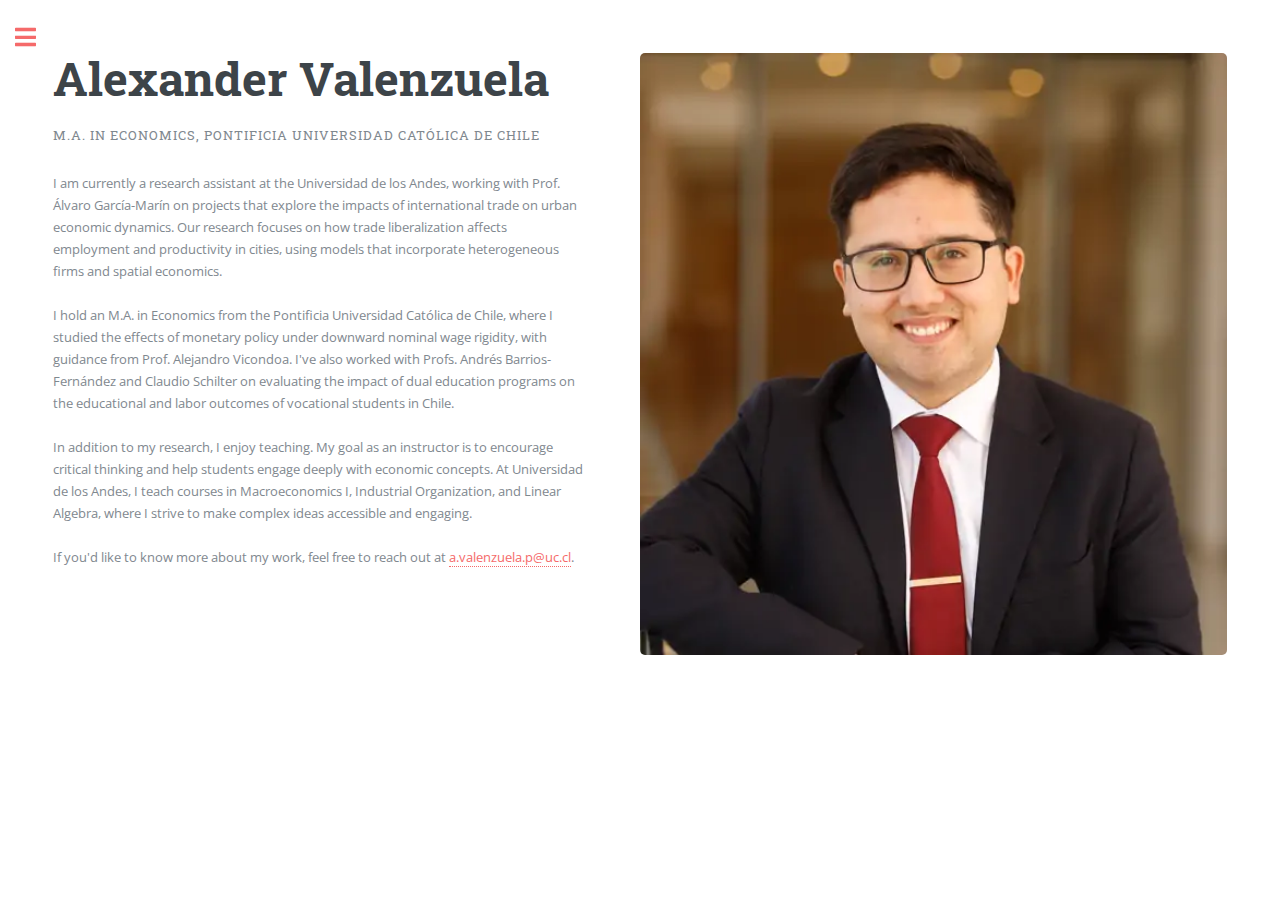
==== commit fdfb1b11: "Edit homepage" ====
--- a/index.html
+++ b/index.html
@@ -42,10 +42,28 @@
 							<h1>Alexander Valenzuela</h1>
 							<p>M.A. in Economics, Pontificia Universidad Católica de Chile</p>
 						</header>
-						<p>Aenean ornare velit lacus, ac varius enim ullamcorper eu. Proin aliquam facilisis ante
-							interdum congue. Integer mollis, nisl amet convallis, porttitor magna ullamcorper, amet
-							egestas mauris. Ut magna finibus nisi nec lacinia. Nam maximus erat id euismod egestas.
-							Pellentesque sapien ac quam. Lorem ipsum dolor sit nullam.</p>
+						<p> I am currently a research assistant at the Universidad de los Andes, working with Prof.
+							Álvaro García-Marín on projects that explore the impacts of international trade on urban
+							economic
+							dynamics. Our research focuses on how trade liberalization affects employment and
+							productivity in cities, using models that incorporate heterogeneous firms and spatial
+							economics.<br /><br />
+
+							I hold an M.A. in Economics from the Pontificia Universidad Católica de Chile, where I
+							studied
+							the effects of monetary policy under downward nominal wage rigidity, with guidance from
+							Prof. Alejandro Vicondoa. I've also worked with Profs. Andrés Barrios-Fernández and Claudio
+							Schilter on evaluating the impact of dual education programs on the educational and labor
+							outcomes of vocational students in Chile.<br /><br />
+
+							In addition to my research, I enjoy teaching. My goal as an instructor is to encourage
+							critical thinking and help students engage deeply with economic concepts. At Universidad de
+							los Andes, I teach courses in Macroeconomics I, Industrial Organization, and Linear Algebra,
+							where I strive to make complex ideas accessible and engaging.<br /><br />
+
+							If you'd like to know more about my work, feel free to reach out at <a
+								href="mailto:a.valenzuela.p@uc.cl">a.valenzuela.p@uc.cl</a>.
+						</p>
 						<!-- <ul class="actions">
 							<li><a href="#" class="button big">CV</a></li>
 						</ul> -->
--- a/assets/css/main.css
+++ b/assets/css/main.css
@@ -1,252 +1,110 @@
 @import url(fontawesome-all.min.css);
 @import url("https://fonts.googleapis.com/css?family=Open+Sans:400,600,400italic,600italic|Roboto+Slab:400,700");
-
-/*
-	Editorial by HTML5 UP
-	html5up.net | @ajlkn
-	Free for personal and commercial use under the CCA 3.0 license (html5up.net/license)
+/*
+	Editorial by HTML5 UP
+	html5up.net | @ajlkn
+	Free for personal and commercial use under the CCA 3.0 license (html5up.net/license)
 */
-html,
-body,
-div,
-span,
-applet,
-object,
-iframe,
-h1,
-h2,
-h3,
-h4,
-h5,
-h6,
-p,
-blockquote,
-pre,
-a,
-abbr,
-acronym,
-address,
-big,
-cite,
-code,
-del,
-dfn,
-em,
-img,
-ins,
-kbd,
-q,
-s,
-samp,
-small,
-strike,
-strong,
-sub,
-sup,
-tt,
-var,
-b,
-u,
-i,
-center,
-dl,
-dt,
-dd,
-ol,
-ul,
-li,
-fieldset,
-form,
-label,
-legend,
-table,
-caption,
-tbody,
-tfoot,
-thead,
-tr,
-th,
-td,
-article,
-aside,
-canvas,
-details,
-embed,
-figure,
-figcaption,
-footer,
-header,
-hgroup,
-menu,
-nav,
-output,
-ruby,
-section,
-summary,
-time,
-mark,
-audio,
-video {
+html, body, div, span, applet, object,
+iframe, h1, h2, h3, h4, h5, h6, p, blockquote,
+pre, a, abbr, acronym, address, big, cite,
+code, del, dfn, em, img, ins, kbd, q, s, samp,
+small, strike, strong, sub, sup, tt, var, b,
+u, i, center, dl, dt, dd, ol, ul, li, fieldset,
+form, label, legend, table, caption, tbody,
+tfoot, thead, tr, th, td, article, aside,
+canvas, details, embed, figure, figcaption,
+footer, header, hgroup, menu, nav, output, ruby,
+section, summary, time, mark, audio, video {
   margin: 0;
   padding: 0;
   border: 0;
   font-size: 100%;
   font: inherit;
-  vertical-align: baseline;
-}
-
-article,
-aside,
-details,
-figcaption,
-figure,
-footer,
-header,
-hgroup,
-menu,
-nav,
-section {
-  display: block;
-}
+  vertical-align: baseline; }
+
+article, aside, details, figcaption, figure,
+footer, header, hgroup, menu, nav, section {
+  display: block; }
 
 body {
-  line-height: 1;
-}
-
-ol,
-ul {
-  list-style: none;
-}
-
-blockquote,
-q {
-  quotes: none;
-}
-
-blockquote:before,
-blockquote:after,
-q:before,
-q:after {
-  content: '';
-  content: none;
-}
+  line-height: 1; }
+
+ol, ul {
+  list-style: none; }
+
+blockquote, q {
+  quotes: none; }
+  blockquote:before, blockquote:after, q:before, q:after {
+    content: '';
+    content: none; }
 
 table {
   border-collapse: collapse;
-  border-spacing: 0;
-}
+  border-spacing: 0; }
 
 body {
-  -webkit-text-size-adjust: none;
-}
+  -webkit-text-size-adjust: none; }
 
 mark {
   background-color: transparent;
-  color: inherit;
-}
+  color: inherit; }
 
 input::-moz-focus-inner {
   border: 0;
-  padding: 0;
-}
-
-input,
-select,
-textarea {
+  padding: 0; }
+
+input, select, textarea {
   -moz-appearance: none;
   -webkit-appearance: none;
   -ms-appearance: none;
-  appearance: none;
-}
+  appearance: none; }
 
 /* Basic */
 @-ms-viewport {
-  width: device-width;
-}
+  width: device-width; }
 
 body {
-  -ms-overflow-style: scrollbar;
-}
+  -ms-overflow-style: scrollbar; }
 
 @media screen and (max-width: 480px) {
-
-  html,
-  body {
-    min-width: 320px;
-  }
-}
+  html, body {
+    min-width: 320px; } }
 
 html {
-  box-sizing: border-box;
-}
-
-*,
-*:before,
-*:after {
-  box-sizing: inherit;
-}
+  box-sizing: border-box; }
+
+*, *:before, *:after {
+  box-sizing: inherit; }
 
 body {
-  background: #ffffff;
-}
-
-body.is-preload *,
-body.is-preload *:before,
-body.is-preload *:after,
-body.is-resizing *,
-body.is-resizing *:before,
-body.is-resizing *:after {
-  -moz-animation: none !important;
-  -webkit-animation: none !important;
-  -ms-animation: none !important;
-  animation: none !important;
-  -moz-transition: none !important;
-  -webkit-transition: none !important;
-  -ms-transition: none !important;
-  transition: none !important;
-}
+  background: #ffffff; }
+  body.is-preload *, body.is-preload *:before, body.is-preload *:after, body.is-resizing *, body.is-resizing *:before, body.is-resizing *:after {
+    -moz-animation: none !important;
+    -webkit-animation: none !important;
+    -ms-animation: none !important;
+    animation: none !important;
+    -moz-transition: none !important;
+    -webkit-transition: none !important;
+    -ms-transition: none !important;
+    transition: none !important; }
 
 /* Type */
-body,
-input,
-select,
-textarea {
+body, input, select, textarea {
   color: #7f888f;
   font-family: "Open Sans", sans-serif;
   font-size: 13pt;
   font-weight: 400;
-  line-height: 1.65;
-}
-
-@media screen and (max-width: 1680px) {
-
-  body,
-  input,
-  select,
-  textarea {
-    font-size: 11pt;
-  }
-}
-
-@media screen and (max-width: 1280px) {
-
-  body,
-  input,
-  select,
-  textarea {
-    font-size: 10pt;
-  }
-}
-
-@media screen and (max-width: 360px) {
-
-  body,
-  input,
-  select,
-  textarea {
-    font-size: 9pt;
-  }
-}
+  line-height: 1.65; }
+  @media screen and (max-width: 1680px) {
+    body, input, select, textarea {
+      font-size: 11pt; } }
+  @media screen and (max-width: 1280px) {
+    body, input, select, textarea {
+      font-size: 10pt; } }
+  @media screen and (max-width: 360px) {
+    body, input, select, textarea {
+      font-size: 9pt; } }
 
 a {
   -moz-transition: color 0.2s ease-in-out, border-bottom-color 0.2s ease-in-out;
@@ -254,125 +112,85 @@
   -ms-transition: color 0.2s ease-in-out, border-bottom-color 0.2s ease-in-out;
   transition: color 0.2s ease-in-out, border-bottom-color 0.2s ease-in-out;
   border-bottom: dotted 1px;
-  color: #f5f5f5;
-  text-decoration: none;
-}
-
-a:hover {
-  border-bottom-color: #f5f5f5;
-  color: #f5f5f5 !important;
-}
-
-a:hover strong {
-  color: inherit;
-}
-
-strong,
-b {
+  color: #f56a6a;
+  text-decoration: none; }
+  a:hover {
+    border-bottom-color: #f56a6a;
+    color: #f56a6a !important; }
+    a:hover strong {
+      color: inherit; }
+
+strong, b {
   color: #3d4449;
-  font-weight: 600;
-}
-
-em,
-i {
-  font-style: italic;
-}
+  font-weight: 600; }
+
+em, i {
+  font-style: italic; }
 
 p {
-  margin: 0 0 2em 0;
-}
-
-h1,
-h2,
-h3,
-h4,
-h5,
-h6 {
+  margin: 0 0 2em 0; }
+
+h1, h2, h3, h4, h5, h6 {
   color: #3d4449;
   font-family: "Roboto Slab", serif;
   font-weight: 700;
   line-height: 1.5;
-  margin: 0 0 1em 0;
-}
-
-h1 a,
-h2 a,
-h3 a,
-h4 a,
-h5 a,
-h6 a {
-  color: inherit;
-  text-decoration: none;
-  border-bottom: 0;
-}
+  margin: 0 0 1em 0; }
+  h1 a, h2 a, h3 a, h4 a, h5 a, h6 a {
+    color: inherit;
+    text-decoration: none;
+    border-bottom: 0; }
 
 h1 {
   font-size: 4em;
   margin: 0 0 0.5em 0;
-  line-height: 1.3;
-}
+  line-height: 1.3; }
 
 h2 {
-  font-size: 1.75em;
-}
+  font-size: 1.75em; }
 
 h3 {
-  font-size: 1.25em;
-}
+  font-size: 1.25em; }
 
 h4 {
-  font-size: 1.1em;
-}
+  font-size: 1.1em; }
 
 h5 {
-  font-size: 0.9em;
-}
+  font-size: 0.9em; }
 
 h6 {
-  font-size: 0.7em;
-}
+  font-size: 0.7em; }
 
 @media screen and (max-width: 1680px) {
   h1 {
-    font-size: 3.5em;
-  }
-}
+    font-size: 3.5em; } }
 
 @media screen and (max-width: 980px) {
   h1 {
-    font-size: 3.25em;
-  }
-}
+    font-size: 3.25em; } }
 
 @media screen and (max-width: 736px) {
   h1 {
     font-size: 2em;
-    line-height: 1.4;
-  }
-
+    line-height: 1.4; }
   h2 {
-    font-size: 1.5em;
-  }
-}
+    font-size: 1.5em; } }
 
 sub {
   font-size: 0.8em;
   position: relative;
-  top: 0.5em;
-}
+  top: 0.5em; }
 
 sup {
   font-size: 0.8em;
   position: relative;
-  top: -0.5em;
-}
+  top: -0.5em; }
 
 blockquote {
   border-left: solid 3px rgba(210, 215, 217, 0.75);
   font-style: italic;
   margin: 0 0 2em 0;
-  padding: 0.5em 0 0.5em 2em;
-}
+  padding: 0.5em 0 0.5em 2em; }
 
 code {
   background: rgba(230, 235, 237, 0.25);
@@ -381,1507 +199,795 @@
   font-family: "Courier New", monospace;
   font-size: 0.9em;
   margin: 0 0.25em;
-  padding: 0.25em 0.65em;
-}
+  padding: 0.25em 0.65em; }
 
 pre {
   -webkit-overflow-scrolling: touch;
   font-family: "Courier New", monospace;
   font-size: 0.9em;
-  margin: 0 0 2em 0;
-}
-
-pre code {
-  display: block;
-  line-height: 1.75;
-  padding: 1em 1.5em;
-  overflow-x: auto;
-}
+  margin: 0 0 2em 0; }
+  pre code {
+    display: block;
+    line-height: 1.75;
+    padding: 1em 1.5em;
+    overflow-x: auto; }
 
 hr {
   border: 0;
   border-bottom: solid 1px rgba(210, 215, 217, 0.75);
-  margin: 2em 0;
-}
-
-hr.major {
-  margin: 3em 0;
-}
+  margin: 2em 0; }
+  hr.major {
+    margin: 3em 0; }
 
 .align-left {
-  text-align: left;
-}
+  text-align: left; }
 
 .align-center {
-  text-align: center;
-}
+  text-align: center; }
 
 .align-right {
-  text-align: right;
-}
+  text-align: right; }
 
 /* Row */
 .row {
   display: flex;
   flex-wrap: wrap;
   box-sizing: border-box;
-  align-items: stretch;
-}
-
-.row>* {
-  box-sizing: border-box;
-}
-
-.row.gtr-uniform>*> :last-child {
-  margin-bottom: 0;
-}
-
-.row.aln-left {
-  justify-content: flex-start;
-}
-
-.row.aln-center {
-  justify-content: center;
-}
-
-.row.aln-right {
-  justify-content: flex-end;
-}
-
-.row.aln-top {
-  align-items: flex-start;
-}
-
-.row.aln-middle {
-  align-items: center;
-}
-
-.row.aln-bottom {
-  align-items: flex-end;
-}
-
-.row>.imp {
-  order: -1;
-}
-
-.row>.col-1 {
-  width: 8.33333%;
-}
-
-.row>.off-1 {
-  margin-left: 8.33333%;
-}
-
-.row>.col-2 {
-  width: 16.66667%;
-}
-
-.row>.off-2 {
-  margin-left: 16.66667%;
-}
-
-.row>.col-3 {
-  width: 25%;
-}
-
-.row>.off-3 {
-  margin-left: 25%;
-}
-
-.row>.col-4 {
-  width: 33.33333%;
-}
-
-.row>.off-4 {
-  margin-left: 33.33333%;
-}
-
-.row>.col-5 {
-  width: 41.66667%;
-}
-
-.row>.off-5 {
-  margin-left: 41.66667%;
-}
-
-.row>.col-6 {
-  width: 50%;
-}
-
-.row>.off-6 {
-  margin-left: 50%;
-}
-
-.row>.col-7 {
-  width: 58.33333%;
-}
-
-.row>.off-7 {
-  margin-left: 58.33333%;
-}
-
-.row>.col-8 {
-  width: 66.66667%;
-}
-
-.row>.off-8 {
-  margin-left: 66.66667%;
-}
-
-.row>.col-9 {
-  width: 75%;
-}
-
-.row>.off-9 {
-  margin-left: 75%;
-}
-
-.row>.col-10 {
-  width: 83.33333%;
-}
-
-.row>.off-10 {
-  margin-left: 83.33333%;
-}
-
-.row>.col-11 {
-  width: 91.66667%;
-}
-
-.row>.off-11 {
-  margin-left: 91.66667%;
-}
-
-.row>.col-12 {
-  width: 100%;
-}
-
-.row>.off-12 {
-  margin-left: 100%;
-}
-
-.row.gtr-0 {
-  margin-top: 0;
-  margin-left: 0em;
-}
-
-.row.gtr-0>* {
-  padding: 0 0 0 0em;
-}
-
-.row.gtr-0.gtr-uniform {
-  margin-top: 0em;
-}
-
-.row.gtr-0.gtr-uniform>* {
-  padding-top: 0em;
-}
-
-.row.gtr-25 {
-  margin-top: 0;
-  margin-left: -0.375em;
-}
-
-.row.gtr-25>* {
-  padding: 0 0 0 0.375em;
-}
-
-.row.gtr-25.gtr-uniform {
-  margin-top: -0.375em;
-}
-
-.row.gtr-25.gtr-uniform>* {
-  padding-top: 0.375em;
-}
-
-.row.gtr-50 {
-  margin-top: 0;
-  margin-left: -0.75em;
-}
-
-.row.gtr-50>* {
-  padding: 0 0 0 0.75em;
-}
-
-.row.gtr-50.gtr-uniform {
-  margin-top: -0.75em;
-}
-
-.row.gtr-50.gtr-uniform>* {
-  padding-top: 0.75em;
-}
-
-.row {
-  margin-top: 0;
-  margin-left: -1.5em;
-}
-
-.row>* {
-  padding: 0 0 0 1.5em;
-}
-
-.row.gtr-uniform {
-  margin-top: -1.5em;
-}
-
-.row.gtr-uniform>* {
-  padding-top: 1.5em;
-}
-
-.row.gtr-150 {
-  margin-top: 0;
-  margin-left: -2.25em;
-}
-
-.row.gtr-150>* {
-  padding: 0 0 0 2.25em;
-}
-
-.row.gtr-150.gtr-uniform {
-  margin-top: -2.25em;
-}
-
-.row.gtr-150.gtr-uniform>* {
-  padding-top: 2.25em;
-}
-
-.row.gtr-200 {
-  margin-top: 0;
-  margin-left: -3em;
-}
-
-.row.gtr-200>* {
-  padding: 0 0 0 3em;
-}
-
-.row.gtr-200.gtr-uniform {
-  margin-top: -3em;
-}
-
-.row.gtr-200.gtr-uniform>* {
-  padding-top: 3em;
-}
-
-@media screen and (max-width: 1680px) {
-  .row {
-    display: flex;
-    flex-wrap: wrap;
-    box-sizing: border-box;
-    align-items: stretch;
-  }
-
-  .row>* {
-    box-sizing: border-box;
-  }
-
-  .row.gtr-uniform>*> :last-child {
-    margin-bottom: 0;
-  }
-
+  align-items: stretch; }
+  .row > * {
+    box-sizing: border-box; }
+  .row.gtr-uniform > * > :last-child {
+    margin-bottom: 0; }
   .row.aln-left {
-    justify-content: flex-start;
-  }
-
+    justify-content: flex-start; }
   .row.aln-center {
-    justify-content: center;
-  }
-
+    justify-content: center; }
   .row.aln-right {
-    justify-content: flex-end;
-  }
-
+    justify-content: flex-end; }
   .row.aln-top {
-    align-items: flex-start;
-  }
-
+    align-items: flex-start; }
   .row.aln-middle {
-    align-items: center;
-  }
-
+    align-items: center; }
   .row.aln-bottom {
-    align-items: flex-end;
-  }
-
-  .row>.imp-xlarge {
-    order: -1;
-  }
-
-  .row>.col-1-xlarge {
-    width: 8.33333%;
-  }
-
-  .row>.off-1-xlarge {
-    margin-left: 8.33333%;
-  }
-
-  .row>.col-2-xlarge {
-    width: 16.66667%;
-  }
-
-  .row>.off-2-xlarge {
-    margin-left: 16.66667%;
-  }
-
-  .row>.col-3-xlarge {
-    width: 25%;
-  }
-
-  .row>.off-3-xlarge {
-    margin-left: 25%;
-  }
-
-  .row>.col-4-xlarge {
-    width: 33.33333%;
-  }
-
-  .row>.off-4-xlarge {
-    margin-left: 33.33333%;
-  }
-
-  .row>.col-5-xlarge {
-    width: 41.66667%;
-  }
-
-  .row>.off-5-xlarge {
-    margin-left: 41.66667%;
-  }
-
-  .row>.col-6-xlarge {
-    width: 50%;
-  }
-
-  .row>.off-6-xlarge {
-    margin-left: 50%;
-  }
-
-  .row>.col-7-xlarge {
-    width: 58.33333%;
-  }
-
-  .row>.off-7-xlarge {
-    margin-left: 58.33333%;
-  }
-
-  .row>.col-8-xlarge {
-    width: 66.66667%;
-  }
-
-  .row>.off-8-xlarge {
-    margin-left: 66.66667%;
-  }
-
-  .row>.col-9-xlarge {
-    width: 75%;
-  }
-
-  .row>.off-9-xlarge {
-    margin-left: 75%;
-  }
-
-  .row>.col-10-xlarge {
-    width: 83.33333%;
-  }
-
-  .row>.off-10-xlarge {
-    margin-left: 83.33333%;
-  }
-
-  .row>.col-11-xlarge {
-    width: 91.66667%;
-  }
-
-  .row>.off-11-xlarge {
-    margin-left: 91.66667%;
-  }
-
-  .row>.col-12-xlarge {
-    width: 100%;
-  }
-
-  .row>.off-12-xlarge {
-    margin-left: 100%;
-  }
-
+    align-items: flex-end; }
+  .row > .imp {
+    order: -1; }
+  .row > .col-1 {
+    width: 8.33333%; }
+  .row > .off-1 {
+    margin-left: 8.33333%; }
+  .row > .col-2 {
+    width: 16.66667%; }
+  .row > .off-2 {
+    margin-left: 16.66667%; }
+  .row > .col-3 {
+    width: 25%; }
+  .row > .off-3 {
+    margin-left: 25%; }
+  .row > .col-4 {
+    width: 33.33333%; }
+  .row > .off-4 {
+    margin-left: 33.33333%; }
+  .row > .col-5 {
+    width: 41.66667%; }
+  .row > .off-5 {
+    margin-left: 41.66667%; }
+  .row > .col-6 {
+    width: 50%; }
+  .row > .off-6 {
+    margin-left: 50%; }
+  .row > .col-7 {
+    width: 58.33333%; }
+  .row > .off-7 {
+    margin-left: 58.33333%; }
+  .row > .col-8 {
+    width: 66.66667%; }
+  .row > .off-8 {
+    margin-left: 66.66667%; }
+  .row > .col-9 {
+    width: 75%; }
+  .row > .off-9 {
+    margin-left: 75%; }
+  .row > .col-10 {
+    width: 83.33333%; }
+  .row > .off-10 {
+    margin-left: 83.33333%; }
+  .row > .col-11 {
+    width: 91.66667%; }
+  .row > .off-11 {
+    margin-left: 91.66667%; }
+  .row > .col-12 {
+    width: 100%; }
+  .row > .off-12 {
+    margin-left: 100%; }
   .row.gtr-0 {
     margin-top: 0;
-    margin-left: 0em;
-  }
-
-  .row.gtr-0>* {
-    padding: 0 0 0 0em;
-  }
-
-  .row.gtr-0.gtr-uniform {
-    margin-top: 0em;
-  }
-
-  .row.gtr-0.gtr-uniform>* {
-    padding-top: 0em;
-  }
-
+    margin-left: 0em; }
+    .row.gtr-0 > * {
+      padding: 0 0 0 0em; }
+    .row.gtr-0.gtr-uniform {
+      margin-top: 0em; }
+      .row.gtr-0.gtr-uniform > * {
+        padding-top: 0em; }
   .row.gtr-25 {
     margin-top: 0;
-    margin-left: -0.375em;
-  }
-
-  .row.gtr-25>* {
-    padding: 0 0 0 0.375em;
-  }
-
-  .row.gtr-25.gtr-uniform {
-    margin-top: -0.375em;
-  }
-
-  .row.gtr-25.gtr-uniform>* {
-    padding-top: 0.375em;
-  }
-
+    margin-left: -0.375em; }
+    .row.gtr-25 > * {
+      padding: 0 0 0 0.375em; }
+    .row.gtr-25.gtr-uniform {
+      margin-top: -0.375em; }
+      .row.gtr-25.gtr-uniform > * {
+        padding-top: 0.375em; }
   .row.gtr-50 {
     margin-top: 0;
-    margin-left: -0.75em;
-  }
-
-  .row.gtr-50>* {
-    padding: 0 0 0 0.75em;
-  }
-
-  .row.gtr-50.gtr-uniform {
-    margin-top: -0.75em;
-  }
-
-  .row.gtr-50.gtr-uniform>* {
-    padding-top: 0.75em;
-  }
-
+    margin-left: -0.75em; }
+    .row.gtr-50 > * {
+      padding: 0 0 0 0.75em; }
+    .row.gtr-50.gtr-uniform {
+      margin-top: -0.75em; }
+      .row.gtr-50.gtr-uniform > * {
+        padding-top: 0.75em; }
   .row {
     margin-top: 0;
-    margin-left: -1.5em;
-  }
-
-  .row>* {
-    padding: 0 0 0 1.5em;
-  }
-
-  .row.gtr-uniform {
-    margin-top: -1.5em;
-  }
-
-  .row.gtr-uniform>* {
-    padding-top: 1.5em;
-  }
-
+    margin-left: -1.5em; }
+    .row > * {
+      padding: 0 0 0 1.5em; }
+    .row.gtr-uniform {
+      margin-top: -1.5em; }
+      .row.gtr-uniform > * {
+        padding-top: 1.5em; }
   .row.gtr-150 {
     margin-top: 0;
-    margin-left: -2.25em;
-  }
-
-  .row.gtr-150>* {
-    padding: 0 0 0 2.25em;
-  }
-
-  .row.gtr-150.gtr-uniform {
-    margin-top: -2.25em;
-  }
-
-  .row.gtr-150.gtr-uniform>* {
-    padding-top: 2.25em;
-  }
-
+    margin-left: -2.25em; }
+    .row.gtr-150 > * {
+      padding: 0 0 0 2.25em; }
+    .row.gtr-150.gtr-uniform {
+      margin-top: -2.25em; }
+      .row.gtr-150.gtr-uniform > * {
+        padding-top: 2.25em; }
   .row.gtr-200 {
     margin-top: 0;
-    margin-left: -3em;
-  }
-
-  .row.gtr-200>* {
-    padding: 0 0 0 3em;
-  }
-
-  .row.gtr-200.gtr-uniform {
-    margin-top: -3em;
-  }
-
-  .row.gtr-200.gtr-uniform>* {
-    padding-top: 3em;
-  }
-}
-
-@media screen and (max-width: 1280px) {
-  .row {
-    display: flex;
-    flex-wrap: wrap;
-    box-sizing: border-box;
-    align-items: stretch;
-  }
-
-  .row>* {
-    box-sizing: border-box;
-  }
-
-  .row.gtr-uniform>*> :last-child {
-    margin-bottom: 0;
-  }
-
-  .row.aln-left {
-    justify-content: flex-start;
-  }
-
-  .row.aln-center {
-    justify-content: center;
-  }
-
-  .row.aln-right {
-    justify-content: flex-end;
-  }
-
-  .row.aln-top {
-    align-items: flex-start;
-  }
-
-  .row.aln-middle {
-    align-items: center;
-  }
-
-  .row.aln-bottom {
-    align-items: flex-end;
-  }
-
-  .row>.imp-large {
-    order: -1;
-  }
-
-  .row>.col-1-large {
-    width: 8.33333%;
-  }
-
-  .row>.off-1-large {
-    margin-left: 8.33333%;
-  }
-
-  .row>.col-2-large {
-    width: 16.66667%;
-  }
-
-  .row>.off-2-large {
-    margin-left: 16.66667%;
-  }
-
-  .row>.col-3-large {
-    width: 25%;
-  }
-
-  .row>.off-3-large {
-    margin-left: 25%;
-  }
-
-  .row>.col-4-large {
-    width: 33.33333%;
-  }
-
-  .row>.off-4-large {
-    margin-left: 33.33333%;
-  }
-
-  .row>.col-5-large {
-    width: 41.66667%;
-  }
-
-  .row>.off-5-large {
-    margin-left: 41.66667%;
-  }
-
-  .row>.col-6-large {
-    width: 50%;
-  }
-
-  .row>.off-6-large {
-    margin-left: 50%;
-  }
-
-  .row>.col-7-large {
-    width: 58.33333%;
-  }
-
-  .row>.off-7-large {
-    margin-left: 58.33333%;
-  }
-
-  .row>.col-8-large {
-    width: 66.66667%;
-  }
-
-  .row>.off-8-large {
-    margin-left: 66.66667%;
-  }
-
-  .row>.col-9-large {
-    width: 75%;
-  }
-
-  .row>.off-9-large {
-    margin-left: 75%;
-  }
-
-  .row>.col-10-large {
-    width: 83.33333%;
-  }
-
-  .row>.off-10-large {
-    margin-left: 83.33333%;
-  }
-
-  .row>.col-11-large {
-    width: 91.66667%;
-  }
-
-  .row>.off-11-large {
-    margin-left: 91.66667%;
-  }
-
-  .row>.col-12-large {
-    width: 100%;
-  }
-
-  .row>.off-12-large {
-    margin-left: 100%;
-  }
-
-  .row.gtr-0 {
-    margin-top: 0;
-    margin-left: 0em;
-  }
-
-  .row.gtr-0>* {
-    padding: 0 0 0 0em;
-  }
-
-  .row.gtr-0.gtr-uniform {
-    margin-top: 0em;
-  }
-
-  .row.gtr-0.gtr-uniform>* {
-    padding-top: 0em;
-  }
-
-  .row.gtr-25 {
-    margin-top: 0;
-    margin-left: -0.375em;
-  }
-
-  .row.gtr-25>* {
-    padding: 0 0 0 0.375em;
-  }
-
-  .row.gtr-25.gtr-uniform {
-    margin-top: -0.375em;
-  }
-
-  .row.gtr-25.gtr-uniform>* {
-    padding-top: 0.375em;
-  }
-
-  .row.gtr-50 {
-    margin-top: 0;
-    margin-left: -0.75em;
-  }
-
-  .row.gtr-50>* {
-    padding: 0 0 0 0.75em;
-  }
-
-  .row.gtr-50.gtr-uniform {
-    margin-top: -0.75em;
-  }
-
-  .row.gtr-50.gtr-uniform>* {
-    padding-top: 0.75em;
-  }
-
-  .row {
-    margin-top: 0;
-    margin-left: -1.5em;
-  }
-
-  .row>* {
-    padding: 0 0 0 1.5em;
-  }
-
-  .row.gtr-uniform {
-    margin-top: -1.5em;
-  }
-
-  .row.gtr-uniform>* {
-    padding-top: 1.5em;
-  }
-
-  .row.gtr-150 {
-    margin-top: 0;
-    margin-left: -2.25em;
-  }
-
-  .row.gtr-150>* {
-    padding: 0 0 0 2.25em;
-  }
-
-  .row.gtr-150.gtr-uniform {
-    margin-top: -2.25em;
-  }
-
-  .row.gtr-150.gtr-uniform>* {
-    padding-top: 2.25em;
-  }
-
-  .row.gtr-200 {
-    margin-top: 0;
-    margin-left: -3em;
-  }
-
-  .row.gtr-200>* {
-    padding: 0 0 0 3em;
-  }
-
-  .row.gtr-200.gtr-uniform {
-    margin-top: -3em;
-  }
-
-  .row.gtr-200.gtr-uniform>* {
-    padding-top: 3em;
-  }
-}
-
-@media screen and (max-width: 980px) {
-  .row {
-    display: flex;
-    flex-wrap: wrap;
-    box-sizing: border-box;
-    align-items: stretch;
-  }
-
-  .row>* {
-    box-sizing: border-box;
-  }
-
-  .row.gtr-uniform>*> :last-child {
-    margin-bottom: 0;
-  }
-
-  .row.aln-left {
-    justify-content: flex-start;
-  }
-
-  .row.aln-center {
-    justify-content: center;
-  }
-
-  .row.aln-right {
-    justify-content: flex-end;
-  }
-
-  .row.aln-top {
-    align-items: flex-start;
-  }
-
-  .row.aln-middle {
-    align-items: center;
-  }
-
-  .row.aln-bottom {
-    align-items: flex-end;
-  }
-
-  .row>.imp-medium {
-    order: -1;
-  }
-
-  .row>.col-1-medium {
-    width: 8.33333%;
-  }
-
-  .row>.off-1-medium {
-    margin-left: 8.33333%;
-  }
-
-  .row>.col-2-medium {
-    width: 16.66667%;
-  }
-
-  .row>.off-2-medium {
-    margin-left: 16.66667%;
-  }
-
-  .row>.col-3-medium {
-    width: 25%;
-  }
-
-  .row>.off-3-medium {
-    margin-left: 25%;
-  }
-
-  .row>.col-4-medium {
-    width: 33.33333%;
-  }
-
-  .row>.off-4-medium {
-    margin-left: 33.33333%;
-  }
-
-  .row>.col-5-medium {
-    width: 41.66667%;
-  }
-
-  .row>.off-5-medium {
-    margin-left: 41.66667%;
-  }
-
-  .row>.col-6-medium {
-    width: 50%;
-  }
-
-  .row>.off-6-medium {
-    margin-left: 50%;
-  }
-
-  .row>.col-7-medium {
-    width: 58.33333%;
-  }
-
-  .row>.off-7-medium {
-    margin-left: 58.33333%;
-  }
-
-  .row>.col-8-medium {
-    width: 66.66667%;
-  }
-
-  .row>.off-8-medium {
-    margin-left: 66.66667%;
-  }
-
-  .row>.col-9-medium {
-    width: 75%;
-  }
-
-  .row>.off-9-medium {
-    margin-left: 75%;
-  }
-
-  .row>.col-10-medium {
-    width: 83.33333%;
-  }
-
-  .row>.off-10-medium {
-    margin-left: 83.33333%;
-  }
-
-  .row>.col-11-medium {
-    width: 91.66667%;
-  }
-
-  .row>.off-11-medium {
-    margin-left: 91.66667%;
-  }
-
-  .row>.col-12-medium {
-    width: 100%;
-  }
-
-  .row>.off-12-medium {
-    margin-left: 100%;
-  }
-
-  .row.gtr-0 {
-    margin-top: 0;
-    margin-left: 0em;
-  }
-
-  .row.gtr-0>* {
-    padding: 0 0 0 0em;
-  }
-
-  .row.gtr-0.gtr-uniform {
-    margin-top: 0em;
-  }
-
-  .row.gtr-0.gtr-uniform>* {
-    padding-top: 0em;
-  }
-
-  .row.gtr-25 {
-    margin-top: 0;
-    margin-left: -0.375em;
-  }
-
-  .row.gtr-25>* {
-    padding: 0 0 0 0.375em;
-  }
-
-  .row.gtr-25.gtr-uniform {
-    margin-top: -0.375em;
-  }
-
-  .row.gtr-25.gtr-uniform>* {
-    padding-top: 0.375em;
-  }
-
-  .row.gtr-50 {
-    margin-top: 0;
-    margin-left: -0.75em;
-  }
-
-  .row.gtr-50>* {
-    padding: 0 0 0 0.75em;
-  }
-
-  .row.gtr-50.gtr-uniform {
-    margin-top: -0.75em;
-  }
-
-  .row.gtr-50.gtr-uniform>* {
-    padding-top: 0.75em;
-  }
-
-  .row {
-    margin-top: 0;
-    margin-left: -1.5em;
-  }
-
-  .row>* {
-    padding: 0 0 0 1.5em;
-  }
-
-  .row.gtr-uniform {
-    margin-top: -1.5em;
-  }
-
-  .row.gtr-uniform>* {
-    padding-top: 1.5em;
-  }
-
-  .row.gtr-150 {
-    margin-top: 0;
-    margin-left: -2.25em;
-  }
-
-  .row.gtr-150>* {
-    padding: 0 0 0 2.25em;
-  }
-
-  .row.gtr-150.gtr-uniform {
-    margin-top: -2.25em;
-  }
-
-  .row.gtr-150.gtr-uniform>* {
-    padding-top: 2.25em;
-  }
-
-  .row.gtr-200 {
-    margin-top: 0;
-    margin-left: -3em;
-  }
-
-  .row.gtr-200>* {
-    padding: 0 0 0 3em;
-  }
-
-  .row.gtr-200.gtr-uniform {
-    margin-top: -3em;
-  }
-
-  .row.gtr-200.gtr-uniform>* {
-    padding-top: 3em;
-  }
-}
-
-@media screen and (max-width: 736px) {
-  .row {
-    display: flex;
-    flex-wrap: wrap;
-    box-sizing: border-box;
-    align-items: stretch;
-  }
-
-  .row>* {
-    box-sizing: border-box;
-  }
-
-  .row.gtr-uniform>*> :last-child {
-    margin-bottom: 0;
-  }
-
-  .row.aln-left {
-    justify-content: flex-start;
-  }
-
-  .row.aln-center {
-    justify-content: center;
-  }
-
-  .row.aln-right {
-    justify-content: flex-end;
-  }
-
-  .row.aln-top {
-    align-items: flex-start;
-  }
-
-  .row.aln-middle {
-    align-items: center;
-  }
-
-  .row.aln-bottom {
-    align-items: flex-end;
-  }
-
-  .row>.imp-small {
-    order: -1;
-  }
-
-  .row>.col-1-small {
-    width: 8.33333%;
-  }
-
-  .row>.off-1-small {
-    margin-left: 8.33333%;
-  }
-
-  .row>.col-2-small {
-    width: 16.66667%;
-  }
-
-  .row>.off-2-small {
-    margin-left: 16.66667%;
-  }
-
-  .row>.col-3-small {
-    width: 25%;
-  }
-
-  .row>.off-3-small {
-    margin-left: 25%;
-  }
-
-  .row>.col-4-small {
-    width: 33.33333%;
-  }
-
-  .row>.off-4-small {
-    margin-left: 33.33333%;
-  }
-
-  .row>.col-5-small {
-    width: 41.66667%;
-  }
-
-  .row>.off-5-small {
-    margin-left: 41.66667%;
-  }
-
-  .row>.col-6-small {
-    width: 50%;
-  }
-
-  .row>.off-6-small {
-    margin-left: 50%;
-  }
-
-  .row>.col-7-small {
-    width: 58.33333%;
-  }
-
-  .row>.off-7-small {
-    margin-left: 58.33333%;
-  }
-
-  .row>.col-8-small {
-    width: 66.66667%;
-  }
-
-  .row>.off-8-small {
-    margin-left: 66.66667%;
-  }
-
-  .row>.col-9-small {
-    width: 75%;
-  }
-
-  .row>.off-9-small {
-    margin-left: 75%;
-  }
-
-  .row>.col-10-small {
-    width: 83.33333%;
-  }
-
-  .row>.off-10-small {
-    margin-left: 83.33333%;
-  }
-
-  .row>.col-11-small {
-    width: 91.66667%;
-  }
-
-  .row>.off-11-small {
-    margin-left: 91.66667%;
-  }
-
-  .row>.col-12-small {
-    width: 100%;
-  }
-
-  .row>.off-12-small {
-    margin-left: 100%;
-  }
-
-  .row.gtr-0 {
-    margin-top: 0;
-    margin-left: 0em;
-  }
-
-  .row.gtr-0>* {
-    padding: 0 0 0 0em;
-  }
-
-  .row.gtr-0.gtr-uniform {
-    margin-top: 0em;
-  }
-
-  .row.gtr-0.gtr-uniform>* {
-    padding-top: 0em;
-  }
-
-  .row.gtr-25 {
-    margin-top: 0;
-    margin-left: -0.375em;
-  }
-
-  .row.gtr-25>* {
-    padding: 0 0 0 0.375em;
-  }
-
-  .row.gtr-25.gtr-uniform {
-    margin-top: -0.375em;
-  }
-
-  .row.gtr-25.gtr-uniform>* {
-    padding-top: 0.375em;
-  }
-
-  .row.gtr-50 {
-    margin-top: 0;
-    margin-left: -0.75em;
-  }
-
-  .row.gtr-50>* {
-    padding: 0 0 0 0.75em;
-  }
-
-  .row.gtr-50.gtr-uniform {
-    margin-top: -0.75em;
-  }
-
-  .row.gtr-50.gtr-uniform>* {
-    padding-top: 0.75em;
-  }
-
-  .row {
-    margin-top: 0;
-    margin-left: -1.5em;
-  }
-
-  .row>* {
-    padding: 0 0 0 1.5em;
-  }
-
-  .row.gtr-uniform {
-    margin-top: -1.5em;
-  }
-
-  .row.gtr-uniform>* {
-    padding-top: 1.5em;
-  }
-
-  .row.gtr-150 {
-    margin-top: 0;
-    margin-left: -2.25em;
-  }
-
-  .row.gtr-150>* {
-    padding: 0 0 0 2.25em;
-  }
-
-  .row.gtr-150.gtr-uniform {
-    margin-top: -2.25em;
-  }
-
-  .row.gtr-150.gtr-uniform>* {
-    padding-top: 2.25em;
-  }
-
-  .row.gtr-200 {
-    margin-top: 0;
-    margin-left: -3em;
-  }
-
-  .row.gtr-200>* {
-    padding: 0 0 0 3em;
-  }
-
-  .row.gtr-200.gtr-uniform {
-    margin-top: -3em;
-  }
-
-  .row.gtr-200.gtr-uniform>* {
-    padding-top: 3em;
-  }
-}
-
-@media screen and (max-width: 480px) {
-  .row {
-    display: flex;
-    flex-wrap: wrap;
-    box-sizing: border-box;
-    align-items: stretch;
-  }
-
-  .row>* {
-    box-sizing: border-box;
-  }
-
-  .row.gtr-uniform>*> :last-child {
-    margin-bottom: 0;
-  }
-
-  .row.aln-left {
-    justify-content: flex-start;
-  }
-
-  .row.aln-center {
-    justify-content: center;
-  }
-
-  .row.aln-right {
-    justify-content: flex-end;
-  }
-
-  .row.aln-top {
-    align-items: flex-start;
-  }
-
-  .row.aln-middle {
-    align-items: center;
-  }
-
-  .row.aln-bottom {
-    align-items: flex-end;
-  }
-
-  .row>.imp-xsmall {
-    order: -1;
-  }
-
-  .row>.col-1-xsmall {
-    width: 8.33333%;
-  }
-
-  .row>.off-1-xsmall {
-    margin-left: 8.33333%;
-  }
-
-  .row>.col-2-xsmall {
-    width: 16.66667%;
-  }
-
-  .row>.off-2-xsmall {
-    margin-left: 16.66667%;
-  }
-
-  .row>.col-3-xsmall {
-    width: 25%;
-  }
-
-  .row>.off-3-xsmall {
-    margin-left: 25%;
-  }
-
-  .row>.col-4-xsmall {
-    width: 33.33333%;
-  }
-
-  .row>.off-4-xsmall {
-    margin-left: 33.33333%;
-  }
-
-  .row>.col-5-xsmall {
-    width: 41.66667%;
-  }
-
-  .row>.off-5-xsmall {
-    margin-left: 41.66667%;
-  }
-
-  .row>.col-6-xsmall {
-    width: 50%;
-  }
-
-  .row>.off-6-xsmall {
-    margin-left: 50%;
-  }
-
-  .row>.col-7-xsmall {
-    width: 58.33333%;
-  }
-
-  .row>.off-7-xsmall {
-    margin-left: 58.33333%;
-  }
-
-  .row>.col-8-xsmall {
-    width: 66.66667%;
-  }
-
-  .row>.off-8-xsmall {
-    margin-left: 66.66667%;
-  }
-
-  .row>.col-9-xsmall {
-    width: 75%;
-  }
-
-  .row>.off-9-xsmall {
-    margin-left: 75%;
-  }
-
-  .row>.col-10-xsmall {
-    width: 83.33333%;
-  }
-
-  .row>.off-10-xsmall {
-    margin-left: 83.33333%;
-  }
-
-  .row>.col-11-xsmall {
-    width: 91.66667%;
-  }
-
-  .row>.off-11-xsmall {
-    margin-left: 91.66667%;
-  }
-
-  .row>.col-12-xsmall {
-    width: 100%;
-  }
-
-  .row>.off-12-xsmall {
-    margin-left: 100%;
-  }
-
-  .row.gtr-0 {
-    margin-top: 0;
-    margin-left: 0em;
-  }
-
-  .row.gtr-0>* {
-    padding: 0 0 0 0em;
-  }
-
-  .row.gtr-0.gtr-uniform {
-    margin-top: 0em;
-  }
-
-  .row.gtr-0.gtr-uniform>* {
-    padding-top: 0em;
-  }
-
-  .row.gtr-25 {
-    margin-top: 0;
-    margin-left: -0.375em;
-  }
-
-  .row.gtr-25>* {
-    padding: 0 0 0 0.375em;
-  }
-
-  .row.gtr-25.gtr-uniform {
-    margin-top: -0.375em;
-  }
-
-  .row.gtr-25.gtr-uniform>* {
-    padding-top: 0.375em;
-  }
-
-  .row.gtr-50 {
-    margin-top: 0;
-    margin-left: -0.75em;
-  }
-
-  .row.gtr-50>* {
-    padding: 0 0 0 0.75em;
-  }
-
-  .row.gtr-50.gtr-uniform {
-    margin-top: -0.75em;
-  }
-
-  .row.gtr-50.gtr-uniform>* {
-    padding-top: 0.75em;
-  }
-
-  .row {
-    margin-top: 0;
-    margin-left: -1.5em;
-  }
-
-  .row>* {
-    padding: 0 0 0 1.5em;
-  }
-
-  .row.gtr-uniform {
-    margin-top: -1.5em;
-  }
-
-  .row.gtr-uniform>* {
-    padding-top: 1.5em;
-  }
-
-  .row.gtr-150 {
-    margin-top: 0;
-    margin-left: -2.25em;
-  }
-
-  .row.gtr-150>* {
-    padding: 0 0 0 2.25em;
-  }
-
-  .row.gtr-150.gtr-uniform {
-    margin-top: -2.25em;
-  }
-
-  .row.gtr-150.gtr-uniform>* {
-    padding-top: 2.25em;
-  }
-
-  .row.gtr-200 {
-    margin-top: 0;
-    margin-left: -3em;
-  }
-
-  .row.gtr-200>* {
-    padding: 0 0 0 3em;
-  }
-
-  .row.gtr-200.gtr-uniform {
-    margin-top: -3em;
-  }
-
-  .row.gtr-200.gtr-uniform>* {
-    padding-top: 3em;
-  }
-}
+    margin-left: -3em; }
+    .row.gtr-200 > * {
+      padding: 0 0 0 3em; }
+    .row.gtr-200.gtr-uniform {
+      margin-top: -3em; }
+      .row.gtr-200.gtr-uniform > * {
+        padding-top: 3em; }
+  @media screen and (max-width: 1680px) {
+    .row {
+      display: flex;
+      flex-wrap: wrap;
+      box-sizing: border-box;
+      align-items: stretch; }
+      .row > * {
+        box-sizing: border-box; }
+      .row.gtr-uniform > * > :last-child {
+        margin-bottom: 0; }
+      .row.aln-left {
+        justify-content: flex-start; }
+      .row.aln-center {
+        justify-content: center; }
+      .row.aln-right {
+        justify-content: flex-end; }
+      .row.aln-top {
+        align-items: flex-start; }
+      .row.aln-middle {
+        align-items: center; }
+      .row.aln-bottom {
+        align-items: flex-end; }
+      .row > .imp-xlarge {
+        order: -1; }
+      .row > .col-1-xlarge {
+        width: 8.33333%; }
+      .row > .off-1-xlarge {
+        margin-left: 8.33333%; }
+      .row > .col-2-xlarge {
+        width: 16.66667%; }
+      .row > .off-2-xlarge {
+        margin-left: 16.66667%; }
+      .row > .col-3-xlarge {
+        width: 25%; }
+      .row > .off-3-xlarge {
+        margin-left: 25%; }
+      .row > .col-4-xlarge {
+        width: 33.33333%; }
+      .row > .off-4-xlarge {
+        margin-left: 33.33333%; }
+      .row > .col-5-xlarge {
+        width: 41.66667%; }
+      .row > .off-5-xlarge {
+        margin-left: 41.66667%; }
+      .row > .col-6-xlarge {
+        width: 50%; }
+      .row > .off-6-xlarge {
+        margin-left: 50%; }
+      .row > .col-7-xlarge {
+        width: 58.33333%; }
+      .row > .off-7-xlarge {
+        margin-left: 58.33333%; }
+      .row > .col-8-xlarge {
+        width: 66.66667%; }
+      .row > .off-8-xlarge {
+        margin-left: 66.66667%; }
+      .row > .col-9-xlarge {
+        width: 75%; }
+      .row > .off-9-xlarge {
+        margin-left: 75%; }
+      .row > .col-10-xlarge {
+        width: 83.33333%; }
+      .row > .off-10-xlarge {
+        margin-left: 83.33333%; }
+      .row > .col-11-xlarge {
+        width: 91.66667%; }
+      .row > .off-11-xlarge {
+        margin-left: 91.66667%; }
+      .row > .col-12-xlarge {
+        width: 100%; }
+      .row > .off-12-xlarge {
+        margin-left: 100%; }
+      .row.gtr-0 {
+        margin-top: 0;
+        margin-left: 0em; }
+        .row.gtr-0 > * {
+          padding: 0 0 0 0em; }
+        .row.gtr-0.gtr-uniform {
+          margin-top: 0em; }
+          .row.gtr-0.gtr-uniform > * {
+            padding-top: 0em; }
+      .row.gtr-25 {
+        margin-top: 0;
+        margin-left: -0.375em; }
+        .row.gtr-25 > * {
+          padding: 0 0 0 0.375em; }
+        .row.gtr-25.gtr-uniform {
+          margin-top: -0.375em; }
+          .row.gtr-25.gtr-uniform > * {
+            padding-top: 0.375em; }
+      .row.gtr-50 {
+        margin-top: 0;
+        margin-left: -0.75em; }
+        .row.gtr-50 > * {
+          padding: 0 0 0 0.75em; }
+        .row.gtr-50.gtr-uniform {
+          margin-top: -0.75em; }
+          .row.gtr-50.gtr-uniform > * {
+            padding-top: 0.75em; }
+      .row {
+        margin-top: 0;
+        margin-left: -1.5em; }
+        .row > * {
+          padding: 0 0 0 1.5em; }
+        .row.gtr-uniform {
+          margin-top: -1.5em; }
+          .row.gtr-uniform > * {
+            padding-top: 1.5em; }
+      .row.gtr-150 {
+        margin-top: 0;
+        margin-left: -2.25em; }
+        .row.gtr-150 > * {
+          padding: 0 0 0 2.25em; }
+        .row.gtr-150.gtr-uniform {
+          margin-top: -2.25em; }
+          .row.gtr-150.gtr-uniform > * {
+            padding-top: 2.25em; }
+      .row.gtr-200 {
+        margin-top: 0;
+        margin-left: -3em; }
+        .row.gtr-200 > * {
+          padding: 0 0 0 3em; }
+        .row.gtr-200.gtr-uniform {
+          margin-top: -3em; }
+          .row.gtr-200.gtr-uniform > * {
+            padding-top: 3em; } }
+  @media screen and (max-width: 1280px) {
+    .row {
+      display: flex;
+      flex-wrap: wrap;
+      box-sizing: border-box;
+      align-items: stretch; }
+      .row > * {
+        box-sizing: border-box; }
+      .row.gtr-uniform > * > :last-child {
+        margin-bottom: 0; }
+      .row.aln-left {
+        justify-content: flex-start; }
+      .row.aln-center {
+        justify-content: center; }
+      .row.aln-right {
+        justify-content: flex-end; }
+      .row.aln-top {
+        align-items: flex-start; }
+      .row.aln-middle {
+        align-items: center; }
+      .row.aln-bottom {
+        align-items: flex-end; }
+      .row > .imp-large {
+        order: -1; }
+      .row > .col-1-large {
+        width: 8.33333%; }
+      .row > .off-1-large {
+        margin-left: 8.33333%; }
+      .row > .col-2-large {
+        width: 16.66667%; }
+      .row > .off-2-large {
+        margin-left: 16.66667%; }
+      .row > .col-3-large {
+        width: 25%; }
+      .row > .off-3-large {
+        margin-left: 25%; }
+      .row > .col-4-large {
+        width: 33.33333%; }
+      .row > .off-4-large {
+        margin-left: 33.33333%; }
+      .row > .col-5-large {
+        width: 41.66667%; }
+      .row > .off-5-large {
+        margin-left: 41.66667%; }
+      .row > .col-6-large {
+        width: 50%; }
+      .row > .off-6-large {
+        margin-left: 50%; }
+      .row > .col-7-large {
+        width: 58.33333%; }
+      .row > .off-7-large {
+        margin-left: 58.33333%; }
+      .row > .col-8-large {
+        width: 66.66667%; }
+      .row > .off-8-large {
+        margin-left: 66.66667%; }
+      .row > .col-9-large {
+        width: 75%; }
+      .row > .off-9-large {
+        margin-left: 75%; }
+      .row > .col-10-large {
+        width: 83.33333%; }
+      .row > .off-10-large {
+        margin-left: 83.33333%; }
+      .row > .col-11-large {
+        width: 91.66667%; }
+      .row > .off-11-large {
+        margin-left: 91.66667%; }
+      .row > .col-12-large {
+        width: 100%; }
+      .row > .off-12-large {
+        margin-left: 100%; }
+      .row.gtr-0 {
+        margin-top: 0;
+        margin-left: 0em; }
+        .row.gtr-0 > * {
+          padding: 0 0 0 0em; }
+        .row.gtr-0.gtr-uniform {
+          margin-top: 0em; }
+          .row.gtr-0.gtr-uniform > * {
+            padding-top: 0em; }
+      .row.gtr-25 {
+        margin-top: 0;
+        margin-left: -0.375em; }
+        .row.gtr-25 > * {
+          padding: 0 0 0 0.375em; }
+        .row.gtr-25.gtr-uniform {
+          margin-top: -0.375em; }
+          .row.gtr-25.gtr-uniform > * {
+            padding-top: 0.375em; }
+      .row.gtr-50 {
+        margin-top: 0;
+        margin-left: -0.75em; }
+        .row.gtr-50 > * {
+          padding: 0 0 0 0.75em; }
+        .row.gtr-50.gtr-uniform {
+          margin-top: -0.75em; }
+          .row.gtr-50.gtr-uniform > * {
+            padding-top: 0.75em; }
+      .row {
+        margin-top: 0;
+        margin-left: -1.5em; }
+        .row > * {
+          padding: 0 0 0 1.5em; }
+        .row.gtr-uniform {
+          margin-top: -1.5em; }
+          .row.gtr-uniform > * {
+            padding-top: 1.5em; }
+      .row.gtr-150 {
+        margin-top: 0;
+        margin-left: -2.25em; }
+        .row.gtr-150 > * {
+          padding: 0 0 0 2.25em; }
+        .row.gtr-150.gtr-uniform {
+          margin-top: -2.25em; }
+          .row.gtr-150.gtr-uniform > * {
+            padding-top: 2.25em; }
+      .row.gtr-200 {
+        margin-top: 0;
+        margin-left: -3em; }
+        .row.gtr-200 > * {
+          padding: 0 0 0 3em; }
+        .row.gtr-200.gtr-uniform {
+          margin-top: -3em; }
+          .row.gtr-200.gtr-uniform > * {
+            padding-top: 3em; } }
+  @media screen and (max-width: 980px) {
+    .row {
+      display: flex;
+      flex-wrap: wrap;
+      box-sizing: border-box;
+      align-items: stretch; }
+      .row > * {
+        box-sizing: border-box; }
+      .row.gtr-uniform > * > :last-child {
+        margin-bottom: 0; }
+      .row.aln-left {
+        justify-content: flex-start; }
+      .row.aln-center {
+        justify-content: center; }
+      .row.aln-right {
+        justify-content: flex-end; }
+      .row.aln-top {
+        align-items: flex-start; }
+      .row.aln-middle {
+        align-items: center; }
+      .row.aln-bottom {
+        align-items: flex-end; }
+      .row > .imp-medium {
+        order: -1; }
+      .row > .col-1-medium {
+        width: 8.33333%; }
+      .row > .off-1-medium {
+        margin-left: 8.33333%; }
+      .row > .col-2-medium {
+        width: 16.66667%; }
+      .row > .off-2-medium {
+        margin-left: 16.66667%; }
+      .row > .col-3-medium {
+        width: 25%; }
+      .row > .off-3-medium {
+        margin-left: 25%; }
+      .row > .col-4-medium {
+        width: 33.33333%; }
+      .row > .off-4-medium {
+        margin-left: 33.33333%; }
+      .row > .col-5-medium {
+        width: 41.66667%; }
+      .row > .off-5-medium {
+        margin-left: 41.66667%; }
+      .row > .col-6-medium {
+        width: 50%; }
+      .row > .off-6-medium {
+        margin-left: 50%; }
+      .row > .col-7-medium {
+        width: 58.33333%; }
+      .row > .off-7-medium {
+        margin-left: 58.33333%; }
+      .row > .col-8-medium {
+        width: 66.66667%; }
+      .row > .off-8-medium {
+        margin-left: 66.66667%; }
+      .row > .col-9-medium {
+        width: 75%; }
+      .row > .off-9-medium {
+        margin-left: 75%; }
+      .row > .col-10-medium {
+        width: 83.33333%; }
+      .row > .off-10-medium {
+        margin-left: 83.33333%; }
+      .row > .col-11-medium {
+        width: 91.66667%; }
+      .row > .off-11-medium {
+        margin-left: 91.66667%; }
+      .row > .col-12-medium {
+        width: 100%; }
+      .row > .off-12-medium {
+        margin-left: 100%; }
+      .row.gtr-0 {
+        margin-top: 0;
+        margin-left: 0em; }
+        .row.gtr-0 > * {
+          padding: 0 0 0 0em; }
+        .row.gtr-0.gtr-uniform {
+          margin-top: 0em; }
+          .row.gtr-0.gtr-uniform > * {
+            padding-top: 0em; }
+      .row.gtr-25 {
+        margin-top: 0;
+        margin-left: -0.375em; }
+        .row.gtr-25 > * {
+          padding: 0 0 0 0.375em; }
+        .row.gtr-25.gtr-uniform {
+          margin-top: -0.375em; }
+          .row.gtr-25.gtr-uniform > * {
+            padding-top: 0.375em; }
+      .row.gtr-50 {
+        margin-top: 0;
+        margin-left: -0.75em; }
+        .row.gtr-50 > * {
+          padding: 0 0 0 0.75em; }
+        .row.gtr-50.gtr-uniform {
+          margin-top: -0.75em; }
+          .row.gtr-50.gtr-uniform > * {
+            padding-top: 0.75em; }
+      .row {
+        margin-top: 0;
+        margin-left: -1.5em; }
+        .row > * {
+          padding: 0 0 0 1.5em; }
+        .row.gtr-uniform {
+          margin-top: -1.5em; }
+          .row.gtr-uniform > * {
+            padding-top: 1.5em; }
+      .row.gtr-150 {
+        margin-top: 0;
+        margin-left: -2.25em; }
+        .row.gtr-150 > * {
+          padding: 0 0 0 2.25em; }
+        .row.gtr-150.gtr-uniform {
+          margin-top: -2.25em; }
+          .row.gtr-150.gtr-uniform > * {
+            padding-top: 2.25em; }
+      .row.gtr-200 {
+        margin-top: 0;
+        margin-left: -3em; }
+        .row.gtr-200 > * {
+          padding: 0 0 0 3em; }
+        .row.gtr-200.gtr-uniform {
+          margin-top: -3em; }
+          .row.gtr-200.gtr-uniform > * {
+            padding-top: 3em; } }
+  @media screen and (max-width: 736px) {
+    .row {
+      display: flex;
+      flex-wrap: wrap;
+      box-sizing: border-box;
+      align-items: stretch; }
+      .row > * {
+        box-sizing: border-box; }
+      .row.gtr-uniform > * > :last-child {
+        margin-bottom: 0; }
+      .row.aln-left {
+        justify-content: flex-start; }
+      .row.aln-center {
+        justify-content: center; }
+      .row.aln-right {
+        justify-content: flex-end; }
+      .row.aln-top {
+        align-items: flex-start; }
+      .row.aln-middle {
+        align-items: center; }
+      .row.aln-bottom {
+        align-items: flex-end; }
+      .row > .imp-small {
+        order: -1; }
+      .row > .col-1-small {
+        width: 8.33333%; }
+      .row > .off-1-small {
+        margin-left: 8.33333%; }
+      .row > .col-2-small {
+        width: 16.66667%; }
+      .row > .off-2-small {
+        margin-left: 16.66667%; }
+      .row > .col-3-small {
+        width: 25%; }
+      .row > .off-3-small {
+        margin-left: 25%; }
+      .row > .col-4-small {
+        width: 33.33333%; }
+      .row > .off-4-small {
+        margin-left: 33.33333%; }
+      .row > .col-5-small {
+        width: 41.66667%; }
+      .row > .off-5-small {
+        margin-left: 41.66667%; }
+      .row > .col-6-small {
+        width: 50%; }
+      .row > .off-6-small {
+        margin-left: 50%; }
+      .row > .col-7-small {
+        width: 58.33333%; }
+      .row > .off-7-small {
+        margin-left: 58.33333%; }
+      .row > .col-8-small {
+        width: 66.66667%; }
+      .row > .off-8-small {
+        margin-left: 66.66667%; }
+      .row > .col-9-small {
+        width: 75%; }
+      .row > .off-9-small {
+        margin-left: 75%; }
+      .row > .col-10-small {
+        width: 83.33333%; }
+      .row > .off-10-small {
+        margin-left: 83.33333%; }
+      .row > .col-11-small {
+        width: 91.66667%; }
+      .row > .off-11-small {
+        margin-left: 91.66667%; }
+      .row > .col-12-small {
+        width: 100%; }
+      .row > .off-12-small {
+        margin-left: 100%; }
+      .row.gtr-0 {
+        margin-top: 0;
+        margin-left: 0em; }
+        .row.gtr-0 > * {
+          padding: 0 0 0 0em; }
+        .row.gtr-0.gtr-uniform {
+          margin-top: 0em; }
+          .row.gtr-0.gtr-uniform > * {
+            padding-top: 0em; }
+      .row.gtr-25 {
+        margin-top: 0;
+        margin-left: -0.375em; }
+        .row.gtr-25 > * {
+          padding: 0 0 0 0.375em; }
+        .row.gtr-25.gtr-uniform {
+          margin-top: -0.375em; }
+          .row.gtr-25.gtr-uniform > * {
+            padding-top: 0.375em; }
+      .row.gtr-50 {
+        margin-top: 0;
+        margin-left: -0.75em; }
+        .row.gtr-50 > * {
+          padding: 0 0 0 0.75em; }
+        .row.gtr-50.gtr-uniform {
+          margin-top: -0.75em; }
+          .row.gtr-50.gtr-uniform > * {
+            padding-top: 0.75em; }
+      .row {
+        margin-top: 0;
+        margin-left: -1.5em; }
+        .row > * {
+          padding: 0 0 0 1.5em; }
+        .row.gtr-uniform {
+          margin-top: -1.5em; }
+          .row.gtr-uniform > * {
+            padding-top: 1.5em; }
+      .row.gtr-150 {
+        margin-top: 0;
+        margin-left: -2.25em; }
+        .row.gtr-150 > * {
+          padding: 0 0 0 2.25em; }
+        .row.gtr-150.gtr-uniform {
+          margin-top: -2.25em; }
+          .row.gtr-150.gtr-uniform > * {
+            padding-top: 2.25em; }
+      .row.gtr-200 {
+        margin-top: 0;
+        margin-left: -3em; }
+        .row.gtr-200 > * {
+          padding: 0 0 0 3em; }
+        .row.gtr-200.gtr-uniform {
+          margin-top: -3em; }
+          .row.gtr-200.gtr-uniform > * {
+            padding-top: 3em; } }
+  @media screen and (max-width: 480px) {
+    .row {
+      display: flex;
+      flex-wrap: wrap;
+      box-sizing: border-box;
+      align-items: stretch; }
+      .row > * {
+        box-sizing: border-box; }
+      .row.gtr-uniform > * > :last-child {
+        margin-bottom: 0; }
+      .row.aln-left {
+        justify-content: flex-start; }
+      .row.aln-center {
+        justify-content: center; }
+      .row.aln-right {
+        justify-content: flex-end; }
+      .row.aln-top {
+        align-items: flex-start; }
+      .row.aln-middle {
+        align-items: center; }
+      .row.aln-bottom {
+        align-items: flex-end; }
+      .row > .imp-xsmall {
+        order: -1; }
+      .row > .col-1-xsmall {
+        width: 8.33333%; }
+      .row > .off-1-xsmall {
+        margin-left: 8.33333%; }
+      .row > .col-2-xsmall {
+        width: 16.66667%; }
+      .row > .off-2-xsmall {
+        margin-left: 16.66667%; }
+      .row > .col-3-xsmall {
+        width: 25%; }
+      .row > .off-3-xsmall {
+        margin-left: 25%; }
+      .row > .col-4-xsmall {
+        width: 33.33333%; }
+      .row > .off-4-xsmall {
+        margin-left: 33.33333%; }
+      .row > .col-5-xsmall {
+        width: 41.66667%; }
+      .row > .off-5-xsmall {
+        margin-left: 41.66667%; }
+      .row > .col-6-xsmall {
+        width: 50%; }
+      .row > .off-6-xsmall {
+        margin-left: 50%; }
+      .row > .col-7-xsmall {
+        width: 58.33333%; }
+      .row > .off-7-xsmall {
+        margin-left: 58.33333%; }
+      .row > .col-8-xsmall {
+        width: 66.66667%; }
+      .row > .off-8-xsmall {
+        margin-left: 66.66667%; }
+      .row > .col-9-xsmall {
+        width: 75%; }
+      .row > .off-9-xsmall {
+        margin-left: 75%; }
+      .row > .col-10-xsmall {
+        width: 83.33333%; }
+      .row > .off-10-xsmall {
+        margin-left: 83.33333%; }
+      .row > .col-11-xsmall {
+        width: 91.66667%; }
+      .row > .off-11-xsmall {
+        margin-left: 91.66667%; }
+      .row > .col-12-xsmall {
+        width: 100%; }
+      .row > .off-12-xsmall {
+        margin-left: 100%; }
+      .row.gtr-0 {
+        margin-top: 0;
+        margin-left: 0em; }
+        .row.gtr-0 > * {
+          padding: 0 0 0 0em; }
+        .row.gtr-0.gtr-uniform {
+          margin-top: 0em; }
+          .row.gtr-0.gtr-uniform > * {
+            padding-top: 0em; }
+      .row.gtr-25 {
+        margin-top: 0;
+        margin-left: -0.375em; }
+        .row.gtr-25 > * {
+          padding: 0 0 0 0.375em; }
+        .row.gtr-25.gtr-uniform {
+          margin-top: -0.375em; }
+          .row.gtr-25.gtr-uniform > * {
+            padding-top: 0.375em; }
+      .row.gtr-50 {
+        margin-top: 0;
+        margin-left: -0.75em; }
+        .row.gtr-50 > * {
+          padding: 0 0 0 0.75em; }
+        .row.gtr-50.gtr-uniform {
+          margin-top: -0.75em; }
+          .row.gtr-50.gtr-uniform > * {
+            padding-top: 0.75em; }
+      .row {
+        margin-top: 0;
+        margin-left: -1.5em; }
+        .row > * {
+          padding: 0 0 0 1.5em; }
+        .row.gtr-uniform {
+          margin-top: -1.5em; }
+          .row.gtr-uniform > * {
+            padding-top: 1.5em; }
+      .row.gtr-150 {
+        margin-top: 0;
+        margin-left: -2.25em; }
+        .row.gtr-150 > * {
+          padding: 0 0 0 2.25em; }
+        .row.gtr-150.gtr-uniform {
+          margin-top: -2.25em; }
+          .row.gtr-150.gtr-uniform > * {
+            padding-top: 2.25em; }
+      .row.gtr-200 {
+        margin-top: 0;
+        margin-left: -3em; }
+        .row.gtr-200 > * {
+          padding: 0 0 0 3em; }
+        .row.gtr-200.gtr-uniform {
+          margin-top: -3em; }
+          .row.gtr-200.gtr-uniform > * {
+            padding-top: 3em; } }
 
 /* Section/Article */
-section.special,
-article.special {
-  text-align: center;
-}
+section.special, article.special {
+  text-align: center; }
 
 header p {
   font-family: "Roboto Slab", serif;
@@ -1889,32 +995,27 @@
   font-weight: 400;
   letter-spacing: 0.075em;
   margin-top: -0.5em;
-  text-transform: uppercase;
-}
-
-header.major> :last-child {
-  border-bottom: solid 3px #f5f5f5;
+  text-transform: uppercase; }
+
+header.major > :last-child {
+  border-bottom: solid 3px #f56a6a;
   display: inline-block;
   margin: 0 0 2em 0;
-  padding: 0 0.75em 0.5em 0;
-}
-
-header.main> :last-child {
-  margin: 0 0 1em 0;
-}
+  padding: 0 0.75em 0.5em 0; }
+
+header.main > :last-child {
+  margin: 0 0 1em 0; }
 
 /* Form */
 form {
-  margin: 0 0 2em 0;
-}
+  margin: 0 0 2em 0; }
 
 label {
   color: #3d4449;
   display: block;
   font-size: 0.9em;
   font-weight: 600;
-  margin: 0 0 1em 0;
-}
+  margin: 0 0 1em 0; }
 
 input[type="text"],
 input[type="password"],
@@ -1937,31 +1038,26 @@
   outline: 0;
   padding: 0 1em;
   text-decoration: none;
-  width: 100%;
-}
-
-input[type="text"]:invalid,
-input[type="password"]:invalid,
-input[type="email"]:invalid,
-input[type="tel"]:invalid,
-input[type="search"]:invalid,
-input[type="url"]:invalid,
-select:invalid,
-textarea:invalid {
-  box-shadow: none;
-}
-
-input[type="text"]:focus,
-input[type="password"]:focus,
-input[type="email"]:focus,
-input[type="tel"]:focus,
-input[type="search"]:focus,
-input[type="url"]:focus,
-select:focus,
-textarea:focus {
-  border-color: #f5f5f5;
-  box-shadow: 0 0 0 1px #f5f5f5;
-}
+  width: 100%; }
+  input[type="text"]:invalid,
+  input[type="password"]:invalid,
+  input[type="email"]:invalid,
+  input[type="tel"]:invalid,
+  input[type="search"]:invalid,
+  input[type="url"]:invalid,
+  select:invalid,
+  textarea:invalid {
+    box-shadow: none; }
+  input[type="text"]:focus,
+  input[type="password"]:focus,
+  input[type="email"]:focus,
+  input[type="tel"]:focus,
+  input[type="search"]:focus,
+  input[type="url"]:focus,
+  select:focus,
+  textarea:focus {
+    border-color: #f56a6a;
+    box-shadow: 0 0 0 1px #f56a6a; }
 
 select {
   background-image: url("data:image/svg+xml;charset=utf8,%3Csvg xmlns='http://www.w3.org/2000/svg' width='40' height='40' preserveAspectRatio='none' viewBox='0 0 40 40'%3E%3Cpath d='M9.4,12.3l10.4,10.4l10.4-10.4c0.2-0.2,0.5-0.4,0.9-0.4c0.3,0,0.6,0.1,0.9,0.4l3.3,3.3c0.2,0.2,0.4,0.5,0.4,0.9 c0,0.4-0.1,0.6-0.4,0.9L20.7,31.9c-0.2,0.2-0.5,0.4-0.9,0.4c-0.3,0-0.6-0.1-0.9-0.4L4.3,17.3c-0.2-0.2-0.4-0.5-0.4-0.9 c0-0.4,0.1-0.6,0.4-0.9l3.3-3.3c0.2-0.2,0.5-0.4,0.9-0.4S9.1,12.1,9.4,12.3z' fill='rgba(210, 215, 217, 0.75)' /%3E%3C/svg%3E");
@@ -1970,21 +1066,14 @@
   background-position: calc(100% - 1em) center;
   height: 2.75em;
   padding-right: 2.75em;
-  text-overflow: ellipsis;
-}
-
-select option {
-  color: #3d4449;
-  background: #ffffff;
-}
-
-select:focus::-ms-value {
-  background-color: transparent;
-}
-
-select::-ms-expand {
-  display: none;
-}
+  text-overflow: ellipsis; }
+  select option {
+    color: #3d4449;
+    background: #ffffff; }
+  select:focus::-ms-value {
+    background-color: transparent; }
+  select::-ms-expand {
+    display: none; }
 
 input[type="text"],
 input[type="password"],
@@ -1993,12 +1082,10 @@
 input[type="search"],
 input[type="url"],
 select {
-  height: 2.75em;
-}
+  height: 2.75em; }
 
 textarea {
-  padding: 0.75em 1em;
-}
+  padding: 0.75em 1em; }
 
 input[type="checkbox"],
 input[type="radio"] {
@@ -2011,273 +1098,197 @@
   margin-right: -2em;
   opacity: 0;
   width: 1em;
-  z-index: -1;
-}
-
-input[type="checkbox"]+label,
-input[type="radio"]+label {
-  text-decoration: none;
-  color: #7f888f;
-  cursor: pointer;
-  display: inline-block;
-  font-size: 1em;
-  font-weight: 400;
-  padding-left: 2.4em;
-  padding-right: 0.75em;
-  position: relative;
-}
-
-input[type="checkbox"]+label:before,
-input[type="radio"]+label:before {
-  -moz-osx-font-smoothing: grayscale;
-  -webkit-font-smoothing: antialiased;
-  display: inline-block;
-  font-style: normal;
-  font-variant: normal;
-  text-rendering: auto;
-  line-height: 1;
-  text-transform: none !important;
-  font-family: 'Font Awesome 5 Free';
-  font-weight: 900;
-}
-
-input[type="checkbox"]+label:before,
-input[type="radio"]+label:before {
-  background: #ffffff;
-  border-radius: 0.375em;
-  border: solid 1px rgba(210, 215, 217, 0.75);
-  content: '';
-  display: inline-block;
-  font-size: 0.8em;
-  height: 2.0625em;
-  left: 0;
-  line-height: 2.0625em;
-  position: absolute;
-  text-align: center;
-  top: 0;
-  width: 2.0625em;
-}
-
-input[type="checkbox"]:checked+label:before,
-input[type="radio"]:checked+label:before {
-  background: #3d4449;
-  border-color: #3d4449;
-  color: #ffffff;
-  content: '\f00c';
-}
-
-input[type="checkbox"]:focus+label:before,
-input[type="radio"]:focus+label:before {
-  border-color: #f5f5f5;
-  box-shadow: 0 0 0 1px #f5f5f5;
-}
-
-input[type="checkbox"]+label:before {
-  border-radius: 0.375em;
-}
-
-input[type="radio"]+label:before {
-  border-radius: 100%;
-}
+  z-index: -1; }
+  input[type="checkbox"] + label,
+  input[type="radio"] + label {
+    text-decoration: none;
+    color: #7f888f;
+    cursor: pointer;
+    display: inline-block;
+    font-size: 1em;
+    font-weight: 400;
+    padding-left: 2.4em;
+    padding-right: 0.75em;
+    position: relative; }
+    input[type="checkbox"] + label:before,
+    input[type="radio"] + label:before {
+      -moz-osx-font-smoothing: grayscale;
+      -webkit-font-smoothing: antialiased;
+      display: inline-block;
+      font-style: normal;
+      font-variant: normal;
+      text-rendering: auto;
+      line-height: 1;
+      text-transform: none !important;
+      font-family: 'Font Awesome 5 Free';
+      font-weight: 900; }
+    input[type="checkbox"] + label:before,
+    input[type="radio"] + label:before {
+      background: #ffffff;
+      border-radius: 0.375em;
+      border: solid 1px rgba(210, 215, 217, 0.75);
+      content: '';
+      display: inline-block;
+      font-size: 0.8em;
+      height: 2.0625em;
+      left: 0;
+      line-height: 2.0625em;
+      position: absolute;
+      text-align: center;
+      top: 0;
+      width: 2.0625em; }
+  input[type="checkbox"]:checked + label:before,
+  input[type="radio"]:checked + label:before {
+    background: #3d4449;
+    border-color: #3d4449;
+    color: #ffffff;
+    content: '\f00c'; }
+  input[type="checkbox"]:focus + label:before,
+  input[type="radio"]:focus + label:before {
+    border-color: #f56a6a;
+    box-shadow: 0 0 0 1px #f56a6a; }
+
+input[type="checkbox"] + label:before {
+  border-radius: 0.375em; }
+
+input[type="radio"] + label:before {
+  border-radius: 100%; }
 
 ::-webkit-input-placeholder {
   color: #9fa3a6 !important;
-  opacity: 1.0;
-}
+  opacity: 1.0; }
 
 :-moz-placeholder {
   color: #9fa3a6 !important;
-  opacity: 1.0;
-}
+  opacity: 1.0; }
 
 ::-moz-placeholder {
   color: #9fa3a6 !important;
-  opacity: 1.0;
-}
+  opacity: 1.0; }
 
 :-ms-input-placeholder {
   color: #9fa3a6 !important;
-  opacity: 1.0;
-}
+  opacity: 1.0; }
 
 /* Box */
 .box {
   border-radius: 0.375em;
   border: solid 1px rgba(210, 215, 217, 0.75);
   margin-bottom: 2em;
-  padding: 1.5em;
-}
-
-.box> :last-child,
-.box> :last-child> :last-child,
-.box> :last-child> :last-child> :last-child {
-  margin-bottom: 0;
-}
-
-.box.alt {
-  border: 0;
-  border-radius: 0;
-  padding: 0;
-}
+  padding: 1.5em; }
+  .box > :last-child,
+  .box > :last-child > :last-child,
+  .box > :last-child > :last-child > :last-child {
+    margin-bottom: 0; }
+  .box.alt {
+    border: 0;
+    border-radius: 0;
+    padding: 0; }
 
 /* Icon */
 .icon {
   text-decoration: none;
   border-bottom: none;
-  position: relative;
-}
-
-.icon:before {
-  -moz-osx-font-smoothing: grayscale;
-  -webkit-font-smoothing: antialiased;
-  display: inline-block;
-  font-style: normal;
-  font-variant: normal;
-  text-rendering: auto;
-  line-height: 1;
-  text-transform: none !important;
-  font-family: 'Font Awesome 5 Free';
-  font-weight: 400;
-}
-
-.icon>.label {
-  display: none;
-}
-
-.icon:before {
-  line-height: inherit;
-}
-
-.icon.solid:before {
-  font-weight: 900;
-}
-
-.icon.brands:before {
-  font-family: 'Font Awesome 5 Brands';
-}
+  position: relative; }
+  .icon:before {
+    -moz-osx-font-smoothing: grayscale;
+    -webkit-font-smoothing: antialiased;
+    display: inline-block;
+    font-style: normal;
+    font-variant: normal;
+    text-rendering: auto;
+    line-height: 1;
+    text-transform: none !important;
+    font-family: 'Font Awesome 5 Free';
+    font-weight: 400; }
+  .icon > .label {
+    display: none; }
+  .icon:before {
+    line-height: inherit; }
+  .icon.solid:before {
+    font-weight: 900; }
+  .icon.brands:before {
+    font-family: 'Font Awesome 5 Brands'; }
 
 /* Image */
 .image {
   border-radius: 0.375em;
   border: 0;
   display: inline-block;
-  position: relative;
-}
-
-.image img {
-  border-radius: 0.375em;
-  display: block;
-}
-
-.image.left,
-.image.right {
-  max-width: 40%;
-}
-
-.image.left img,
-.image.right img {
-  width: 100%;
-}
-
-.image.left {
-  float: left;
-  padding: 0 1.5em 1em 0;
-  top: 0.25em;
-}
-
-.image.right {
-  float: right;
-  padding: 0 0 1em 1.5em;
-  top: 0.25em;
-}
-
-.image.fit {
-  display: block;
-  margin: 0 0 2em 0;
-  width: 100%;
-}
-
-.image.fit img {
-  width: 100%;
-}
-
-.image.main {
-  display: block;
-  margin: 0 0 3em 0;
-  width: 100%;
-}
-
-.image.main img {
-  width: 100%;
-}
+  position: relative; }
+  .image img {
+    border-radius: 0.375em;
+    display: block; }
+  .image.left, .image.right {
+    max-width: 40%; }
+    .image.left img, .image.right img {
+      width: 100%; }
+  .image.left {
+    float: left;
+    padding: 0 1.5em 1em 0;
+    top: 0.25em; }
+  .image.right {
+    float: right;
+    padding: 0 0 1em 1.5em;
+    top: 0.25em; }
+  .image.fit {
+    display: block;
+    margin: 0 0 2em 0;
+    width: 100%; }
+    .image.fit img {
+      width: 100%; }
+  .image.main {
+    display: block;
+    margin: 0 0 3em 0;
+    width: 100%; }
+    .image.main img {
+      width: 100%; }
 
 a.image {
-  overflow: hidden;
-}
-
-a.image img {
-  -moz-transition: -moz-transform 0.2s ease;
-  -webkit-transition: -webkit-transform 0.2s ease;
-  -ms-transition: -ms-transform 0.2s ease;
-  transition: transform 0.2s ease;
-}
-
-a.image:hover img {
-  -moz-transform: scale(1.075);
-  -webkit-transform: scale(1.075);
-  -ms-transform: scale(1.075);
-  transform: scale(1.075);
-}
+  overflow: hidden; }
+  a.image img {
+    -moz-transition: -moz-transform 0.2s ease;
+    -webkit-transition: -webkit-transform 0.2s ease;
+    -ms-transition: -ms-transform 0.2s ease;
+    transition: transform 0.2s ease; }
+  a.image:hover img {
+    -moz-transform: scale(1.075);
+    -webkit-transform: scale(1.075);
+    -ms-transform: scale(1.075);
+    transform: scale(1.075); }
 
 /* List */
 ol {
   list-style: decimal;
   margin: 0 0 2em 0;
-  padding-left: 1.25em;
-}
-
-ol li {
-  padding-left: 0.25em;
-}
+  padding-left: 1.25em; }
+  ol li {
+    padding-left: 0.25em; }
 
 ul {
   list-style: disc;
   margin: 0 0 2em 0;
-  padding-left: 1em;
-}
-
-ul li {
-  padding-left: 0.5em;
-}
-
-ul.alt {
-  list-style: none;
-  padding-left: 0;
-}
-
-ul.alt li {
-  border-top: solid 1px rgba(210, 215, 217, 0.75);
-  padding: 0.5em 0;
-}
-
-ul.alt li:first-child {
-  border-top: 0;
-  padding-top: 0;
-}
+  padding-left: 1em; }
+  ul li {
+    padding-left: 0.5em; }
+  ul.alt {
+    list-style: none;
+    padding-left: 0; }
+    ul.alt li {
+      border-top: solid 1px rgba(210, 215, 217, 0.75);
+      padding: 0.5em 0; }
+      ul.alt li:first-child {
+        border-top: 0;
+        padding-top: 0; }
 
 dl {
-  margin: 0 0 2em 0;
-}
-
-dl dt {
-  display: block;
-  font-weight: 600;
-  margin: 0 0 1em 0;
-}
-
-dl dd {
-  margin-left: 2em;
-}
+  margin: 0 0 2em 0; }
+  dl dt {
+    display: block;
+    font-weight: 600;
+    margin: 0 0 1em 0; }
+  dl dd {
+    margin-left: 2em; }
 
 /* Actions */
 ul.actions {
@@ -2288,273 +1299,184 @@
   cursor: default;
   list-style: none;
   margin-left: -1em;
-  padding-left: 0;
-}
-
-ul.actions li {
-  padding: 0 0 0 1em;
-  vertical-align: middle;
-}
-
-ul.actions.special {
-  -moz-justify-content: center;
-  -webkit-justify-content: center;
-  -ms-justify-content: center;
-  justify-content: center;
-  width: 100%;
-  margin-left: 0;
-}
-
-ul.actions.special li:first-child {
-  padding-left: 0;
-}
-
-ul.actions.stacked {
-  -moz-flex-direction: column;
-  -webkit-flex-direction: column;
-  -ms-flex-direction: column;
-  flex-direction: column;
-  margin-left: 0;
-}
-
-ul.actions.stacked li {
-  padding: 1.3em 0 0 0;
-}
-
-ul.actions.stacked li:first-child {
-  padding-top: 0;
-}
-
-ul.actions.fit {
-  width: calc(100% + 1em);
-}
-
-ul.actions.fit li {
-  -moz-flex-grow: 1;
-  -webkit-flex-grow: 1;
-  -ms-flex-grow: 1;
-  flex-grow: 1;
-  -moz-flex-shrink: 1;
-  -webkit-flex-shrink: 1;
-  -ms-flex-shrink: 1;
-  flex-shrink: 1;
-  width: 100%;
-}
-
-ul.actions.fit li>* {
-  width: 100%;
-}
-
-ul.actions.fit.stacked {
-  width: 100%;
-}
+  padding-left: 0; }
+  ul.actions li {
+    padding: 0 0 0 1em;
+    vertical-align: middle; }
+  ul.actions.special {
+    -moz-justify-content: center;
+    -webkit-justify-content: center;
+    -ms-justify-content: center;
+    justify-content: center;
+    width: 100%;
+    margin-left: 0; }
+    ul.actions.special li:first-child {
+      padding-left: 0; }
+  ul.actions.stacked {
+    -moz-flex-direction: column;
+    -webkit-flex-direction: column;
+    -ms-flex-direction: column;
+    flex-direction: column;
+    margin-left: 0; }
+    ul.actions.stacked li {
+      padding: 1.3em 0 0 0; }
+      ul.actions.stacked li:first-child {
+        padding-top: 0; }
+  ul.actions.fit {
+    width: calc(100% + 1em); }
+    ul.actions.fit li {
+      -moz-flex-grow: 1;
+      -webkit-flex-grow: 1;
+      -ms-flex-grow: 1;
+      flex-grow: 1;
+      -moz-flex-shrink: 1;
+      -webkit-flex-shrink: 1;
+      -ms-flex-shrink: 1;
+      flex-shrink: 1;
+      width: 100%; }
+      ul.actions.fit li > * {
+        width: 100%; }
+    ul.actions.fit.stacked {
+      width: 100%; }
 
 /* Icons */
 ul.icons {
   cursor: default;
   list-style: none;
-  padding-left: 0;
-}
-
-ul.icons li {
-  display: inline-block;
-  padding: 0 1em 0 0;
-}
-
-ul.icons li:last-child {
-  padding-right: 0;
-}
-
-ul.icons li .icon {
-  color: inherit;
-}
-
-ul.icons li .icon:before {
-  font-size: 1.25em;
-}
+  padding-left: 0; }
+  ul.icons li {
+    display: inline-block;
+    padding: 0 1em 0 0; }
+    ul.icons li:last-child {
+      padding-right: 0; }
+    ul.icons li .icon {
+      color: inherit; }
+      ul.icons li .icon:before {
+        font-size: 1.25em; }
 
 /* Contact */
 ul.contact {
   list-style: none;
-  padding: 0;
-}
-
-ul.contact li {
-  text-decoration: none;
-  border-top: solid 1px rgba(210, 215, 217, 0.75);
-  margin: 1.5em 0 0 0;
-  padding: 1.5em 0 0 3em;
-  position: relative;
-}
-
-ul.contact li:before {
-  -moz-osx-font-smoothing: grayscale;
-  -webkit-font-smoothing: antialiased;
-  display: inline-block;
-  font-style: normal;
-  font-variant: normal;
-  text-rendering: auto;
-  line-height: 1;
-  text-transform: none !important;
-  font-family: 'Font Awesome 5 Free';
-  font-weight: 400;
-}
-
-ul.contact li:before {
-  color: #f5f5f5;
-  display: inline-block;
-  font-size: 1.5em;
-  height: 1.125em;
-  left: 0;
-  line-height: 1.125em;
-  position: absolute;
-  text-align: center;
-  top: 1em;
-  width: 1.5em;
-}
-
-ul.contact li:first-child {
-  border-top: 0;
-  margin-top: 0;
-  padding-top: 0;
-}
-
-ul.contact li:first-child:before {
-  top: 0;
-}
-
-ul.contact li a {
-  color: inherit;
-}
+  padding: 0; }
+  ul.contact li {
+    text-decoration: none;
+    border-top: solid 1px rgba(210, 215, 217, 0.75);
+    margin: 1.5em 0 0 0;
+    padding: 1.5em 0 0 3em;
+    position: relative; }
+    ul.contact li:before {
+      -moz-osx-font-smoothing: grayscale;
+      -webkit-font-smoothing: antialiased;
+      display: inline-block;
+      font-style: normal;
+      font-variant: normal;
+      text-rendering: auto;
+      line-height: 1;
+      text-transform: none !important;
+      font-family: 'Font Awesome 5 Free';
+      font-weight: 400; }
+    ul.contact li:before {
+      color: #f56a6a;
+      display: inline-block;
+      font-size: 1.5em;
+      height: 1.125em;
+      left: 0;
+      line-height: 1.125em;
+      position: absolute;
+      text-align: center;
+      top: 1em;
+      width: 1.5em; }
+    ul.contact li:first-child {
+      border-top: 0;
+      margin-top: 0;
+      padding-top: 0; }
+      ul.contact li:first-child:before {
+        top: 0; }
+    ul.contact li a {
+      color: inherit; }
 
 /* Pagination */
 ul.pagination {
   cursor: default;
   list-style: none;
-  padding-left: 0;
-}
-
-ul.pagination li {
-  display: inline-block;
-  padding-left: 0;
-  vertical-align: middle;
-}
-
-ul.pagination li>.page {
-  -moz-transition: background-color 0.2s ease-in-out, color 0.2s ease-in-out;
-  -webkit-transition: background-color 0.2s ease-in-out, color 0.2s ease-in-out;
-  -ms-transition: background-color 0.2s ease-in-out, color 0.2s ease-in-out;
-  transition: background-color 0.2s ease-in-out, color 0.2s ease-in-out;
-  border-bottom: 0;
-  border-radius: 0.375em;
-  display: inline-block;
-  font-size: 0.8em;
-  font-weight: 600;
-  height: 2em;
-  line-height: 2em;
-  margin: 0 0.125em;
-  min-width: 2em;
-  padding: 0 0.5em;
-  text-align: center;
-}
-
-ul.pagination li>.page.active {
-  background-color: #f5f5f5;
-  color: #ffffff !important;
-}
-
-ul.pagination li>.page.active:hover {
-  background-color: #f67878;
-}
-
-ul.pagination li>.page.active:active {
-  background-color: #f45c5c;
-}
-
-ul.pagination li:first-child {
-  padding-right: 0.75em;
-}
-
-ul.pagination li:last-child {
-  padding-left: 0.75em;
-}
-
-@media screen and (max-width: 480px) {
-  ul.pagination li:nth-child(n+2):nth-last-child(n+2) {
-    display: none;
-  }
-
-  ul.pagination li:first-child {
-    padding-right: 0;
-  }
-}
+  padding-left: 0; }
+  ul.pagination li {
+    display: inline-block;
+    padding-left: 0;
+    vertical-align: middle; }
+    ul.pagination li > .page {
+      -moz-transition: background-color 0.2s ease-in-out, color 0.2s ease-in-out;
+      -webkit-transition: background-color 0.2s ease-in-out, color 0.2s ease-in-out;
+      -ms-transition: background-color 0.2s ease-in-out, color 0.2s ease-in-out;
+      transition: background-color 0.2s ease-in-out, color 0.2s ease-in-out;
+      border-bottom: 0;
+      border-radius: 0.375em;
+      display: inline-block;
+      font-size: 0.8em;
+      font-weight: 600;
+      height: 2em;
+      line-height: 2em;
+      margin: 0 0.125em;
+      min-width: 2em;
+      padding: 0 0.5em;
+      text-align: center; }
+      ul.pagination li > .page.active {
+        background-color: #f56a6a;
+        color: #ffffff !important; }
+        ul.pagination li > .page.active:hover {
+          background-color: #f67878; }
+        ul.pagination li > .page.active:active {
+          background-color: #f45c5c; }
+    ul.pagination li:first-child {
+      padding-right: 0.75em; }
+    ul.pagination li:last-child {
+      padding-left: 0.75em; }
+  @media screen and (max-width: 480px) {
+    ul.pagination li:nth-child(n+2):nth-last-child(n+2) {
+      display: none; }
+    ul.pagination li:first-child {
+      padding-right: 0; } }
 
 /* Table */
 .table-wrapper {
   -webkit-overflow-scrolling: touch;
-  overflow-x: auto;
-}
+  overflow-x: auto; }
 
 table {
   margin: 0 0 2em 0;
-  width: 100%;
-}
-
-table tbody tr {
-  border: solid 1px rgba(210, 215, 217, 0.75);
-  border-left: 0;
-  border-right: 0;
-}
-
-table tbody tr:nth-child(2n + 1) {
-  background-color: rgba(230, 235, 237, 0.25);
-}
-
-table td {
-  padding: 0.75em 0.75em;
-}
-
-table th {
-  color: #3d4449;
-  font-size: 0.9em;
-  font-weight: 600;
-  padding: 0 0.75em 0.75em 0.75em;
-  text-align: left;
-}
-
-table thead {
-  border-bottom: solid 2px rgba(210, 215, 217, 0.75);
-}
-
-table tfoot {
-  border-top: solid 2px rgba(210, 215, 217, 0.75);
-}
-
-table.alt {
-  border-collapse: separate;
-}
-
-table.alt tbody tr td {
-  border: solid 1px rgba(210, 215, 217, 0.75);
-  border-left-width: 0;
-  border-top-width: 0;
-}
-
-table.alt tbody tr td:first-child {
-  border-left-width: 1px;
-}
-
-table.alt tbody tr:first-child td {
-  border-top-width: 1px;
-}
-
-table.alt thead {
-  border-bottom: 0;
-}
-
-table.alt tfoot {
-  border-top: 0;
-}
+  width: 100%; }
+  table tbody tr {
+    border: solid 1px rgba(210, 215, 217, 0.75);
+    border-left: 0;
+    border-right: 0; }
+    table tbody tr:nth-child(2n + 1) {
+      background-color: rgba(230, 235, 237, 0.25); }
+  table td {
+    padding: 0.75em 0.75em; }
+  table th {
+    color: #3d4449;
+    font-size: 0.9em;
+    font-weight: 600;
+    padding: 0 0.75em 0.75em 0.75em;
+    text-align: left; }
+  table thead {
+    border-bottom: solid 2px rgba(210, 215, 217, 0.75); }
+  table tfoot {
+    border-top: solid 2px rgba(210, 215, 217, 0.75); }
+  table.alt {
+    border-collapse: separate; }
+    table.alt tbody tr td {
+      border: solid 1px rgba(210, 215, 217, 0.75);
+      border-left-width: 0;
+      border-top-width: 0; }
+      table.alt tbody tr td:first-child {
+        border-left-width: 1px; }
+    table.alt tbody tr:first-child td {
+      border-top-width: 1px; }
+    table.alt thead {
+      border-bottom: 0; }
+    table.alt tfoot {
+      border-top: 0; }
 
 /* Button */
 input[type="submit"],
@@ -2573,8 +1495,8 @@
   background-color: transparent;
   border-radius: 0.375em;
   border: 0;
-  box-shadow: inset 0 0 0 2px #f5f5f5;
-  color: #f5f5f5 !important;
+  box-shadow: inset 0 0 0 2px #f56a6a;
+  color: #f56a6a !important;
   cursor: pointer;
   display: inline-block;
   font-family: "Roboto Slab", serif;
@@ -2587,121 +1509,92 @@
   text-align: center;
   text-decoration: none;
   text-transform: uppercase;
-  white-space: nowrap;
-}
-
-input[type="submit"]:hover,
-input[type="reset"]:hover,
-input[type="button"]:hover,
-button:hover,
-.button:hover {
-  background-color: rgba(245, 106, 106, 0.05);
-}
-
-input[type="submit"]:active,
-input[type="reset"]:active,
-input[type="button"]:active,
-button:active,
-.button:active {
-  background-color: rgba(245, 106, 106, 0.15);
-}
-
-input[type="submit"].icon:before,
-input[type="reset"].icon:before,
-input[type="button"].icon:before,
-button.icon:before,
-.button.icon:before {
-  margin-right: 0.5em;
-}
-
-input[type="submit"].fit,
-input[type="reset"].fit,
-input[type="button"].fit,
-button.fit,
-.button.fit {
-  width: 100%;
-}
-
-input[type="submit"].small,
-input[type="reset"].small,
-input[type="button"].small,
-button.small,
-.button.small {
-  font-size: 0.6em;
-}
-
-input[type="submit"].large,
-input[type="reset"].large,
-input[type="button"].large,
-button.large,
-.button.large {
-  font-size: 1em;
-  height: 3.65em;
-  line-height: 3.65em;
-}
-
-input[type="submit"].primary,
-input[type="reset"].primary,
-input[type="button"].primary,
-button.primary,
-.button.primary {
-  background-color: #f5f5f5;
-  box-shadow: none;
-  color: #ffffff !important;
-}
-
-input[type="submit"].primary:hover,
-input[type="reset"].primary:hover,
-input[type="button"].primary:hover,
-button.primary:hover,
-.button.primary:hover {
-  background-color: #f67878;
-}
-
-input[type="submit"].primary:active,
-input[type="reset"].primary:active,
-input[type="button"].primary:active,
-button.primary:active,
-.button.primary:active {
-  background-color: #f45c5c;
-}
-
-input[type="submit"].disabled,
-input[type="submit"]:disabled,
-input[type="reset"].disabled,
-input[type="reset"]:disabled,
-input[type="button"].disabled,
-input[type="button"]:disabled,
-button.disabled,
-button:disabled,
-.button.disabled,
-.button:disabled {
-  pointer-events: none;
-  opacity: 0.25;
-}
+  white-space: nowrap; }
+  input[type="submit"]:hover,
+  input[type="reset"]:hover,
+  input[type="button"]:hover,
+  button:hover,
+  .button:hover {
+    background-color: rgba(245, 106, 106, 0.05); }
+  input[type="submit"]:active,
+  input[type="reset"]:active,
+  input[type="button"]:active,
+  button:active,
+  .button:active {
+    background-color: rgba(245, 106, 106, 0.15); }
+  input[type="submit"].icon:before,
+  input[type="reset"].icon:before,
+  input[type="button"].icon:before,
+  button.icon:before,
+  .button.icon:before {
+    margin-right: 0.5em; }
+  input[type="submit"].fit,
+  input[type="reset"].fit,
+  input[type="button"].fit,
+  button.fit,
+  .button.fit {
+    width: 100%; }
+  input[type="submit"].small,
+  input[type="reset"].small,
+  input[type="button"].small,
+  button.small,
+  .button.small {
+    font-size: 0.6em; }
+  input[type="submit"].large,
+  input[type="reset"].large,
+  input[type="button"].large,
+  button.large,
+  .button.large {
+    font-size: 1em;
+    height: 3.65em;
+    line-height: 3.65em; }
+  input[type="submit"].primary,
+  input[type="reset"].primary,
+  input[type="button"].primary,
+  button.primary,
+  .button.primary {
+    background-color: #f56a6a;
+    box-shadow: none;
+    color: #ffffff !important; }
+    input[type="submit"].primary:hover,
+    input[type="reset"].primary:hover,
+    input[type="button"].primary:hover,
+    button.primary:hover,
+    .button.primary:hover {
+      background-color: #f67878; }
+    input[type="submit"].primary:active,
+    input[type="reset"].primary:active,
+    input[type="button"].primary:active,
+    button.primary:active,
+    .button.primary:active {
+      background-color: #f45c5c; }
+  input[type="submit"].disabled, input[type="submit"]:disabled,
+  input[type="reset"].disabled,
+  input[type="reset"]:disabled,
+  input[type="button"].disabled,
+  input[type="button"]:disabled,
+  button.disabled,
+  button:disabled,
+  .button.disabled,
+  .button:disabled {
+    pointer-events: none;
+    opacity: 0.25; }
 
 /* Mini Posts */
 .mini-posts article {
   border-top: solid 1px rgba(210, 215, 217, 0.75);
   margin-top: 2em;
-  padding-top: 2em;
-}
-
-.mini-posts article .image {
-  display: block;
-  margin: 0 0 1.5em 0;
-}
-
-.mini-posts article .image img {
-  display: block;
-  width: 100%;
-}
-
-.mini-posts article:first-child {
-  border-top: 0;
-  margin-top: 0;
-  padding-top: 0;
-}
+  padding-top: 2em; }
+  .mini-posts article .image {
+    display: block;
+    margin: 0 0 1.5em 0; }
+    .mini-posts article .image img {
+      display: block;
+      width: 100%; }
+  .mini-posts article:first-child {
+    border-top: 0;
+    margin-top: 0;
+    padding-top: 0; }
 
 /* Features */
 .features {
@@ -2714,173 +1607,121 @@
   -ms-flex-wrap: wrap;
   flex-wrap: wrap;
   margin: 0 0 2em -3em;
-  width: calc(100% + 3em);
-}
-
-.features article {
-  -moz-align-items: center;
-  -webkit-align-items: center;
-  -ms-align-items: center;
-  align-items: center;
-  display: -moz-flex;
-  display: -webkit-flex;
-  display: -ms-flex;
-  display: flex;
-  margin: 0 0 3em 3em;
-  position: relative;
-  width: calc(50% - 3em);
-}
-
-.features article:nth-child(2n - 1) {
-  margin-right: 1.5em;
-}
-
-.features article:nth-child(2n) {
-  margin-left: 1.5em;
-}
-
-.features article:nth-last-child(1),
-.features article:nth-last-child(2) {
-  margin-bottom: 0;
-}
-
-.features article .icon {
-  -moz-flex-grow: 0;
-  -webkit-flex-grow: 0;
-  -ms-flex-grow: 0;
-  flex-grow: 0;
-  -moz-flex-shrink: 0;
-  -webkit-flex-shrink: 0;
-  -ms-flex-shrink: 0;
-  flex-shrink: 0;
-  display: block;
-  height: 10em;
-  line-height: 10em;
-  margin: 0 2em 0 0;
-  text-align: center;
-  width: 10em;
-}
-
-.features article .icon:before {
-  color: #f5f5f5;
-  font-size: 2.75rem;
-  position: relative;
-  top: 0.05em;
-}
-
-.features article .icon:after {
-  -moz-transform: rotate(45deg);
-  -webkit-transform: rotate(45deg);
-  -ms-transform: rotate(45deg);
-  transform: rotate(45deg);
-  border-radius: 0.25rem;
-  border: solid 2px rgba(210, 215, 217, 0.75);
-  content: '';
-  display: block;
-  height: 7em;
-  left: 50%;
-  margin: -3.5em 0 0 -3.5em;
-  position: absolute;
-  top: 50%;
-  width: 7em;
-}
-
-.features article .content {
-  -moz-flex-grow: 1;
-  -webkit-flex-grow: 1;
-  -ms-flex-grow: 1;
-  flex-grow: 1;
-  -moz-flex-shrink: 1;
-  -webkit-flex-shrink: 1;
-  -ms-flex-shrink: 1;
-  flex-shrink: 1;
-  width: 100%;
-}
-
-.features article .content> :last-child {
-  margin-bottom: 0;
-}
-
-@media screen and (max-width: 980px) {
-  .features {
-    margin: 0 0 2em 0;
-    width: 100%;
-  }
-
+  width: calc(100% + 3em); }
   .features article {
-    margin: 0 0 3em 0;
-    width: 100%;
-  }
-
-  .features article:nth-child(2n - 1) {
-    margin-right: 0;
-  }
-
-  .features article:nth-child(2n) {
-    margin-left: 0;
-  }
-
-  .features article:nth-last-child(1),
-  .features article:nth-last-child(2) {
-    margin-bottom: 3em;
-  }
-
-  .features article:last-child {
-    margin-bottom: 0;
-  }
-
-  .features article .icon {
-    height: 8em;
-    line-height: 8em;
-    width: 8em;
-  }
-
-  .features article .icon:before {
-    font-size: 2.25rem;
-  }
-
-  .features article .icon:after {
-    height: 6em;
-    margin: -3em 0 0 -3em;
-    width: 6em;
-  }
-}
-
-@media screen and (max-width: 480px) {
-  .features article {
-    -moz-flex-direction: column;
-    -webkit-flex-direction: column;
-    -ms-flex-direction: column;
-    flex-direction: column;
-    -moz-align-items: -moz-flex-start;
-    -webkit-align-items: -webkit-flex-start;
-    -ms-align-items: -ms-flex-start;
-    align-items: flex-start;
-  }
-
-  .features article .icon {
-    height: 6em;
-    line-height: 6em;
-    margin: 0 0 1.5em 0;
-    width: 6em;
-  }
-
-  .features article .icon:before {
-    font-size: 1.5rem;
-  }
-
-  .features article .icon:after {
-    height: 4em;
-    margin: -2em 0 0 -2em;
-    width: 4em;
-  }
-}
-
-@media screen and (max-width: 480px) {
-  .features article .icon:before {
-    font-size: 1.25rem;
-  }
-}
+    -moz-align-items: center;
+    -webkit-align-items: center;
+    -ms-align-items: center;
+    align-items: center;
+    display: -moz-flex;
+    display: -webkit-flex;
+    display: -ms-flex;
+    display: flex;
+    margin: 0 0 3em 3em;
+    position: relative;
+    width: calc(50% - 3em); }
+    .features article:nth-child(2n - 1) {
+      margin-right: 1.5em; }
+    .features article:nth-child(2n) {
+      margin-left: 1.5em; }
+    .features article:nth-last-child(1), .features article:nth-last-child(2) {
+      margin-bottom: 0; }
+    .features article .icon {
+      -moz-flex-grow: 0;
+      -webkit-flex-grow: 0;
+      -ms-flex-grow: 0;
+      flex-grow: 0;
+      -moz-flex-shrink: 0;
+      -webkit-flex-shrink: 0;
+      -ms-flex-shrink: 0;
+      flex-shrink: 0;
+      display: block;
+      height: 10em;
+      line-height: 10em;
+      margin: 0 2em 0 0;
+      text-align: center;
+      width: 10em; }
+      .features article .icon:before {
+        color: #f56a6a;
+        font-size: 2.75rem;
+        position: relative;
+        top: 0.05em; }
+      .features article .icon:after {
+        -moz-transform: rotate(45deg);
+        -webkit-transform: rotate(45deg);
+        -ms-transform: rotate(45deg);
+        transform: rotate(45deg);
+        border-radius: 0.25rem;
+        border: solid 2px rgba(210, 215, 217, 0.75);
+        content: '';
+        display: block;
+        height: 7em;
+        left: 50%;
+        margin: -3.5em 0 0 -3.5em;
+        position: absolute;
+        top: 50%;
+        width: 7em; }
+    .features article .content {
+      -moz-flex-grow: 1;
+      -webkit-flex-grow: 1;
+      -ms-flex-grow: 1;
+      flex-grow: 1;
+      -moz-flex-shrink: 1;
+      -webkit-flex-shrink: 1;
+      -ms-flex-shrink: 1;
+      flex-shrink: 1;
+      width: 100%; }
+      .features article .content > :last-child {
+        margin-bottom: 0; }
+  @media screen and (max-width: 980px) {
+    .features {
+      margin: 0 0 2em 0;
+      width: 100%; }
+      .features article {
+        margin: 0 0 3em 0;
+        width: 100%; }
+        .features article:nth-child(2n - 1) {
+          margin-right: 0; }
+        .features article:nth-child(2n) {
+          margin-left: 0; }
+        .features article:nth-last-child(1), .features article:nth-last-child(2) {
+          margin-bottom: 3em; }
+        .features article:last-child {
+          margin-bottom: 0; }
+        .features article .icon {
+          height: 8em;
+          line-height: 8em;
+          width: 8em; }
+          .features article .icon:before {
+            font-size: 2.25rem; }
+          .features article .icon:after {
+            height: 6em;
+            margin: -3em 0 0 -3em;
+            width: 6em; } }
+  @media screen and (max-width: 480px) {
+    .features article {
+      -moz-flex-direction: column;
+      -webkit-flex-direction: column;
+      -ms-flex-direction: column;
+      flex-direction: column;
+      -moz-align-items: -moz-flex-start;
+      -webkit-align-items: -webkit-flex-start;
+      -ms-align-items: -ms-flex-start;
+      align-items: flex-start; }
+      .features article .icon {
+        height: 6em;
+        line-height: 6em;
+        margin: 0 0 1.5em 0;
+        width: 6em; }
+        .features article .icon:before {
+          font-size: 1.5rem; }
+        .features article .icon:after {
+          height: 4em;
+          margin: -2em 0 0 -2em;
+          width: 4em; } }
+  @media screen and (max-width: 480px) {
+    .features article .icon:before {
+      font-size: 1.25rem; } }
 
 /* Posts */
 .posts {
@@ -2893,175 +1734,102 @@
   -ms-flex-wrap: wrap;
   flex-wrap: wrap;
   margin: 0 0 2em -6em;
-  width: calc(100% + 6em);
-}
-
-.posts article {
-  -moz-flex-grow: 0;
-  -webkit-flex-grow: 0;
-  -ms-flex-grow: 0;
-  flex-grow: 0;
-  -moz-flex-shrink: 1;
-  -webkit-flex-shrink: 1;
-  -ms-flex-shrink: 1;
-  flex-shrink: 1;
-  margin: 0 0 6em 6em;
-  position: relative;
-  width: calc(33.33333% - 6em);
-}
-
-.posts article:before {
-  background: rgba(210, 215, 217, 0.75);
-  content: '';
-  display: block;
-  height: calc(100% + 6em);
-  left: -3em;
-  position: absolute;
-  top: 0;
-  width: 1px;
-}
-
-.posts article:after {
-  background: rgba(210, 215, 217, 0.75);
-  bottom: -3em;
-  content: '';
-  display: block;
-  height: 1px;
-  position: absolute;
-  right: 0;
-  width: calc(100% + 6em);
-}
-
-.posts article> :last-child {
-  margin-bottom: 0;
-}
-
-.posts article .image {
-  display: block;
-  margin: 0 0 2em 0;
-}
-
-.posts article .image img {
-  display: block;
-  width: 100%;
-}
-
-@media screen and (min-width: 1681px) {
-  .posts article:nth-child(3n + 1):before {
-    display: none;
-  }
-
-  .posts article:nth-child(3n + 1):after {
-    width: 100%;
-  }
-
-  .posts article:nth-last-child(1),
-  .posts article:nth-last-child(2),
-  .posts article:nth-last-child(3) {
-    margin-bottom: 0;
-  }
-
-  .posts article:nth-last-child(1):before,
-  .posts article:nth-last-child(2):before,
-  .posts article:nth-last-child(3):before {
-    height: 100%;
-  }
-
-  .posts article:nth-last-child(1):after,
-  .posts article:nth-last-child(2):after,
-  .posts article:nth-last-child(3):after {
-    display: none;
-  }
-}
-
-@media screen and (max-width: 1680px) {
+  width: calc(100% + 6em); }
   .posts article {
-    width: calc(50% - 6em);
-  }
-
-  .posts article:nth-last-child(3) {
-    margin-bottom: 6em;
-  }
-}
-
-@media screen and (min-width: 481px) and (max-width: 1680px) {
-  .posts article:nth-child(2n + 1):before {
-    display: none;
-  }
-
-  .posts article:nth-child(2n + 1):after {
-    width: 100%;
-  }
-
-  .posts article:nth-last-child(1),
-  .posts article:nth-last-child(2) {
-    margin-bottom: 0;
-  }
-
-  .posts article:nth-last-child(1):before,
-  .posts article:nth-last-child(2):before {
-    height: 100%;
-  }
-
-  .posts article:nth-last-child(1):after,
-  .posts article:nth-last-child(2):after {
-    display: none;
-  }
-}
-
-@media screen and (max-width: 736px) {
-  .posts {
-    margin: 0 0 2em -4.5em;
-    width: calc(100% + 4.5em);
-  }
-
-  .posts article {
-    margin: 0 0 4.5em 4.5em;
-    width: calc(50% - 4.5em);
-  }
-
-  .posts article:before {
-    height: calc(100% + 4.5em);
-    left: -2.25em;
-  }
-
-  .posts article:after {
-    bottom: -2.25em;
-    width: calc(100% + 4.5em);
-  }
-
-  .posts article:nth-last-child(3) {
-    margin-bottom: 4.5em;
-  }
-}
-
-@media screen and (max-width: 480px) {
-  .posts {
-    margin: 0 0 2em 0;
-    width: 100%;
-  }
-
-  .posts article {
-    margin: 0 0 4.5em 0;
-    width: 100%;
-  }
-
-  .posts article:before {
-    display: none;
-  }
-
-  .posts article:after {
-    width: 100%;
-  }
-
-  .posts article:last-child {
-    margin-bottom: 0;
-  }
-
-  .posts article:last-child:after {
-    display: none;
-  }
-}
+    -moz-flex-grow: 0;
+    -webkit-flex-grow: 0;
+    -ms-flex-grow: 0;
+    flex-grow: 0;
+    -moz-flex-shrink: 1;
+    -webkit-flex-shrink: 1;
+    -ms-flex-shrink: 1;
+    flex-shrink: 1;
+    margin: 0 0 6em 6em;
+    position: relative;
+    width: calc(33.33333% - 6em); }
+    .posts article:before {
+      background: rgba(210, 215, 217, 0.75);
+      content: '';
+      display: block;
+      height: calc(100% + 6em);
+      left: -3em;
+      position: absolute;
+      top: 0;
+      width: 1px; }
+    .posts article:after {
+      background: rgba(210, 215, 217, 0.75);
+      bottom: -3em;
+      content: '';
+      display: block;
+      height: 1px;
+      position: absolute;
+      right: 0;
+      width: calc(100% + 6em); }
+    .posts article > :last-child {
+      margin-bottom: 0; }
+    .posts article .image {
+      display: block;
+      margin: 0 0 2em 0; }
+      .posts article .image img {
+        display: block;
+        width: 100%; }
+  @media screen and (min-width: 1681px) {
+    .posts article:nth-child(3n + 1):before {
+      display: none; }
+    .posts article:nth-child(3n + 1):after {
+      width: 100%; }
+    .posts article:nth-last-child(1), .posts article:nth-last-child(2), .posts article:nth-last-child(3) {
+      margin-bottom: 0; }
+      .posts article:nth-last-child(1):before, .posts article:nth-last-child(2):before, .posts article:nth-last-child(3):before {
+        height: 100%; }
+      .posts article:nth-last-child(1):after, .posts article:nth-last-child(2):after, .posts article:nth-last-child(3):after {
+        display: none; } }
+  @media screen and (max-width: 1680px) {
+    .posts article {
+      width: calc(50% - 6em); }
+      .posts article:nth-last-child(3) {
+        margin-bottom: 6em; } }
+  @media screen and (min-width: 481px) and (max-width: 1680px) {
+    .posts article:nth-child(2n + 1):before {
+      display: none; }
+    .posts article:nth-child(2n + 1):after {
+      width: 100%; }
+    .posts article:nth-last-child(1), .posts article:nth-last-child(2) {
+      margin-bottom: 0; }
+      .posts article:nth-last-child(1):before, .posts article:nth-last-child(2):before {
+        height: 100%; }
+      .posts article:nth-last-child(1):after, .posts article:nth-last-child(2):after {
+        display: none; } }
+  @media screen and (max-width: 736px) {
+    .posts {
+      margin: 0 0 2em -4.5em;
+      width: calc(100% + 4.5em); }
+      .posts article {
+        margin: 0 0 4.5em 4.5em;
+        width: calc(50% - 4.5em); }
+        .posts article:before {
+          height: calc(100% + 4.5em);
+          left: -2.25em; }
+        .posts article:after {
+          bottom: -2.25em;
+          width: calc(100% + 4.5em); }
+        .posts article:nth-last-child(3) {
+          margin-bottom: 4.5em; } }
+  @media screen and (max-width: 480px) {
+    .posts {
+      margin: 0 0 2em 0;
+      width: 100%; }
+      .posts article {
+        margin: 0 0 4.5em 0;
+        width: 100%; }
+        .posts article:before {
+          display: none; }
+        .posts article:after {
+          width: 100%; }
+        .posts article:last-child {
+          margin-bottom: 0; }
+          .posts article:last-child:after {
+            display: none; } }
 
 /* Wrapper */
 #wrapper {
@@ -3073,8 +1841,7 @@
   -webkit-flex-direction: row-reverse;
   -ms-flex-direction: row-reverse;
   flex-direction: row-reverse;
-  min-height: 100vh;
-}
+  min-height: 100vh; }
 
 /* Main */
 #main {
@@ -3086,96 +1853,67 @@
   -webkit-flex-shrink: 1;
   -ms-flex-shrink: 1;
   flex-shrink: 1;
-  width: 100%;
-}
-
-#main>.inner {
-  padding: 0 6em 0.1em 6em;
-  margin: 0 auto;
-  max-width: 110em;
-}
-
-#main>.inner>section {
-  padding: 6em 0 4em 0;
-  border-top: solid 2px rgba(210, 215, 217, 0.75);
-}
-
-#main>.inner>section:first-of-type {
-  border-top: 0 !important;
-}
-
-@media screen and (max-width: 1680px) {
-  #main>.inner {
-    padding: 0 5em 0.1em 5em;
-  }
-
-  #main>.inner>section {
-    padding: 5em 0 3em 0;
-  }
-}
-
-@media screen and (max-width: 1280px) {
-  #main>.inner {
-    padding: 0 4em 0.1em 4em;
-  }
-
-  #main>.inner>section {
-    padding: 4em 0 2em 0;
-  }
-}
-
-@media screen and (max-width: 736px) {
-  #main>.inner {
-    padding: 0 2em 0.1em 2em;
-  }
-
-  #main>.inner>section {
-    padding: 3em 0 1em 0;
-  }
-}
+  width: 100%; }
+  #main > .inner {
+    padding: 0 6em 0.1em 6em ;
+    margin: 0 auto;
+    max-width: 110em; }
+    #main > .inner > section {
+      padding: 6em 0 4em 0 ;
+      border-top: solid 2px rgba(210, 215, 217, 0.75); }
+      #main > .inner > section:first-of-type {
+        border-top: 0 !important; }
+  @media screen and (max-width: 1680px) {
+    #main > .inner {
+      padding: 0 5em 0.1em 5em ; }
+      #main > .inner > section {
+        padding: 5em 0 3em 0 ; } }
+  @media screen and (max-width: 1280px) {
+    #main > .inner {
+      padding: 0 4em 0.1em 4em ; }
+      #main > .inner > section {
+        padding: 4em 0 2em 0 ; } }
+  @media screen and (max-width: 736px) {
+    #main > .inner {
+      padding: 0 2em 0.1em 2em ; }
+      #main > .inner > section {
+        padding: 3em 0 1em 0 ; } }
 
 /* Sidebar */
 #search form {
   text-decoration: none;
-  position: relative;
-}
-
-#search form:before {
-  -moz-osx-font-smoothing: grayscale;
-  -webkit-font-smoothing: antialiased;
-  display: inline-block;
-  font-style: normal;
-  font-variant: normal;
-  text-rendering: auto;
-  line-height: 1;
-  text-transform: none !important;
-  font-family: 'Font Awesome 5 Free';
-  font-weight: 900;
-}
-
-#search form:before {
-  -moz-transform: scaleX(-1);
-  -webkit-transform: scaleX(-1);
-  -ms-transform: scaleX(-1);
-  transform: scaleX(-1);
-  color: #7f888f;
-  content: '\f002';
-  cursor: default;
-  display: block;
-  font-size: 1.5em;
-  height: 2em;
-  line-height: 2em;
-  opacity: 0.325;
-  position: absolute;
-  right: 0;
-  text-align: center;
-  top: 0;
-  width: 2em;
-}
-
-#search form input[type="text"] {
-  padding-right: 2.75em;
-}
+  position: relative; }
+  #search form:before {
+    -moz-osx-font-smoothing: grayscale;
+    -webkit-font-smoothing: antialiased;
+    display: inline-block;
+    font-style: normal;
+    font-variant: normal;
+    text-rendering: auto;
+    line-height: 1;
+    text-transform: none !important;
+    font-family: 'Font Awesome 5 Free';
+    font-weight: 900; }
+  #search form:before {
+    -moz-transform: scaleX(-1);
+    -webkit-transform: scaleX(-1);
+    -ms-transform: scaleX(-1);
+    transform: scaleX(-1);
+    color: #7f888f;
+    content: '\f002';
+    cursor: default;
+    display: block;
+    font-size: 1.5em;
+    height: 2em;
+    line-height: 2em;
+    opacity: 0.325;
+    position: absolute;
+    right: 0;
+    text-align: center;
+    top: 0;
+    width: 2em; }
+  #search form input[type="text"] {
+    padding-right: 2.75em; }
 
 #sidebar {
   -moz-flex-grow: 0;
@@ -3193,199 +1931,143 @@
   background-color: #f5f6f7;
   font-size: 0.9em;
   position: relative;
-  width: 26em;
-}
-
-#sidebar h2 {
-  font-size: 1.38889em;
-}
-
-#sidebar>.inner {
-  padding: 2.22222em 2.22222em 2.44444em 2.22222em;
-  position: relative;
-  width: 26em;
-}
-
-#sidebar>.inner>* {
-  border-bottom: solid 2px rgba(210, 215, 217, 0.75);
-  margin: 0 0 3.5em 0;
-  padding: 0 0 3.5em 0;
-}
-
-#sidebar>.inner>*> :last-child {
-  margin-bottom: 0;
-}
-
-#sidebar>.inner>*:last-child {
-  border-bottom: 0;
-  margin-bottom: 0;
-  padding-bottom: 0;
-}
-
-#sidebar>.inner>.alt {
-  background-color: #eff1f2;
-  border-bottom: 0;
-  margin: -2.22222em 0 4.44444em -2.22222em;
-  padding: 2.22222em;
-  width: calc(100% + 4.44444em);
-}
-
-#sidebar .toggle {
-  text-decoration: none;
-  -moz-transition: left 0.5s ease;
-  -webkit-transition: left 0.5s ease;
-  -ms-transition: left 0.5s ease;
-  transition: left 0.5s ease;
-  -webkit-tap-highlight-color: rgba(255, 255, 255, 0);
-  border: 0;
-  display: block;
-  height: 7.5em;
-  left: 26em;
-  line-height: 7.5em;
-  outline: 0;
-  overflow: hidden;
-  position: absolute;
-  text-align: center;
-  text-indent: -15em;
-  white-space: nowrap;
-  top: 0;
-  width: 6em;
-  z-index: 10000;
-}
-
-#sidebar .toggle:before {
-  -moz-osx-font-smoothing: grayscale;
-  -webkit-font-smoothing: antialiased;
-  display: inline-block;
-  font-style: normal;
-  font-variant: normal;
-  text-rendering: auto;
-  line-height: 1;
-  text-transform: none !important;
-  font-family: 'Font Awesome 5 Free';
-  font-weight: 900;
-}
-
-#sidebar .toggle:before {
-  content: '\f0c9';
-  font-size: 2rem;
-  height: inherit;
-  left: 0;
-  line-height: inherit;
-  position: absolute;
-  text-indent: 0;
-  top: 0;
-  width: inherit;
-}
-
-#sidebar.inactive {
-  margin-left: -26em;
-}
-
-@media screen and (max-width: 1680px) {
-  #sidebar {
-    width: 24em;
-  }
-
-  #sidebar>.inner {
-    padding: 1.66667em 1.66667em 1.33333em 1.66667em;
-    width: 24em;
-  }
-
-  #sidebar>.inner>.alt {
-    margin: -1.66667em 0 3.33333em -1.66667em;
-    padding: 1.66667em;
-    width: calc(100% + 3.33333em);
-  }
-
+  width: 26em; }
+  #sidebar h2 {
+    font-size: 1.38889em; }
+  #sidebar > .inner {
+    padding: 2.22222em 2.22222em 2.44444em 2.22222em ;
+    position: relative;
+    width: 26em; }
+    #sidebar > .inner > * {
+      border-bottom: solid 2px rgba(210, 215, 217, 0.75);
+      margin: 0 0 3.5em 0;
+      padding: 0 0 3.5em 0; }
+      #sidebar > .inner > * > :last-child {
+        margin-bottom: 0; }
+      #sidebar > .inner > *:last-child {
+        border-bottom: 0;
+        margin-bottom: 0;
+        padding-bottom: 0; }
+    #sidebar > .inner > .alt {
+      background-color: #eff1f2;
+      border-bottom: 0;
+      margin: -2.22222em 0 4.44444em -2.22222em;
+      padding: 2.22222em;
+      width: calc(100% + 4.44444em); }
   #sidebar .toggle {
-    height: 6.25em;
-    left: 24em;
-    line-height: 6.25em;
-    text-indent: 5em;
-    width: 5em;
-  }
-
-  #sidebar .toggle:before {
-    font-size: 1.5rem;
-  }
-
+    text-decoration: none;
+    -moz-transition: left 0.5s ease;
+    -webkit-transition: left 0.5s ease;
+    -ms-transition: left 0.5s ease;
+    transition: left 0.5s ease;
+    -webkit-tap-highlight-color: rgba(255, 255, 255, 0);
+    border: 0;
+    display: block;
+    height: 7.5em;
+    left: 26em;
+    line-height: 7.5em;
+    outline: 0;
+    overflow: hidden;
+    position: absolute;
+    text-align: center;
+    text-indent: -15em;
+    white-space: nowrap;
+    top: 0;
+    width: 6em;
+    z-index: 10000; }
+    #sidebar .toggle:before {
+      -moz-osx-font-smoothing: grayscale;
+      -webkit-font-smoothing: antialiased;
+      display: inline-block;
+      font-style: normal;
+      font-variant: normal;
+      text-rendering: auto;
+      line-height: 1;
+      text-transform: none !important;
+      font-family: 'Font Awesome 5 Free';
+      font-weight: 900; }
+    #sidebar .toggle:before {
+      content: '\f0c9';
+      font-size: 2rem;
+      height: inherit;
+      left: 0;
+      line-height: inherit;
+      position: absolute;
+      text-indent: 0;
+      top: 0;
+      width: inherit; }
   #sidebar.inactive {
-    margin-left: -24em;
-  }
-}
-
-@media screen and (max-width: 1280px) {
-  #sidebar {
-    box-shadow: 0 0 5em 0 rgba(0, 0, 0, 0.175);
-    height: 100%;
-    left: 0;
-    position: fixed;
-    top: 0;
-    z-index: 10000;
-  }
-
-  #sidebar.inactive {
-    box-shadow: none;
-  }
-
-  #sidebar>.inner {
-    -webkit-overflow-scrolling: touch;
-    height: 100%;
-    left: 0;
-    overflow-x: hidden;
-    overflow-y: auto;
-    position: absolute;
-    top: 0;
-  }
-
-  #sidebar>.inner:after {
-    content: '';
-    display: block;
-    height: 4em;
-    width: 100%;
-  }
-
-  #sidebar .toggle {
-    text-indent: 6em;
-    width: 6em;
-  }
-
-  #sidebar .toggle:before {
-    font-size: 1.5rem;
-    margin-left: -0.4375em;
-  }
-
-  body.is-preload #sidebar {
-    display: none;
-  }
-}
-
-@media screen and (max-width: 736px) {
-  #sidebar .toggle {
-    text-indent: 7.25em;
-    width: 7.25em;
-  }
-
-  #sidebar .toggle:before {
-    color: #7f888f;
-    margin-left: -0.0625em;
-    margin-top: -0.25em;
-    font-size: 1.1rem;
-    z-index: 1;
-  }
-
-  #sidebar .toggle:after {
-    background: rgba(222, 225, 226, 0.75);
-    border-radius: 0.375em;
-    content: '';
-    height: 3.5em;
-    left: 1em;
-    position: absolute;
-    top: 1em;
-    width: 5em;
-  }
-}
+    margin-left: -26em; }
+  @media screen and (max-width: 1680px) {
+    #sidebar {
+      width: 24em; }
+      #sidebar > .inner {
+        padding: 1.66667em 1.66667em 1.33333em 1.66667em ;
+        width: 24em; }
+        #sidebar > .inner > .alt {
+          margin: -1.66667em 0 3.33333em -1.66667em;
+          padding: 1.66667em;
+          width: calc(100% + 3.33333em); }
+      #sidebar .toggle {
+        height: 6.25em;
+        left: 24em;
+        line-height: 6.25em;
+        text-indent: 5em;
+        width: 5em; }
+        #sidebar .toggle:before {
+          font-size: 1.5rem; }
+      #sidebar.inactive {
+        margin-left: -24em; } }
+  @media screen and (max-width: 1280px) {
+    #sidebar {
+      box-shadow: 0 0 5em 0 rgba(0, 0, 0, 0.175);
+      height: 100%;
+      left: 0;
+      position: fixed;
+      top: 0;
+      z-index: 10000; }
+      #sidebar.inactive {
+        box-shadow: none; }
+      #sidebar > .inner {
+        -webkit-overflow-scrolling: touch;
+        height: 100%;
+        left: 0;
+        overflow-x: hidden;
+        overflow-y: auto;
+        position: absolute;
+        top: 0; }
+        #sidebar > .inner:after {
+          content: '';
+          display: block;
+          height: 4em;
+          width: 100%; }
+      #sidebar .toggle {
+        text-indent: 6em;
+        width: 6em; }
+        #sidebar .toggle:before {
+          font-size: 1.5rem;
+          margin-left: -0.4375em; }
+      body.is-preload #sidebar {
+        display: none; } }
+  @media screen and (max-width: 736px) {
+    #sidebar .toggle {
+      text-indent: 7.25em;
+      width: 7.25em; }
+      #sidebar .toggle:before {
+        color: #7f888f;
+        margin-left: -0.0625em;
+        margin-top: -0.25em;
+        font-size: 1.1rem;
+        z-index: 1; }
+      #sidebar .toggle:after {
+        background: rgba(222, 225, 226, 0.75);
+        border-radius: 0.375em;
+        content: '';
+        height: 3.5em;
+        left: 1em;
+        position: absolute;
+        top: 1em;
+        width: 5em; } }
 
 /* Header */
 #header {
@@ -3393,131 +2075,57 @@
   display: -webkit-flex;
   display: -ms-flex;
   display: flex;
-  border-bottom: solid 5px #f5f5f5;
+  border-bottom: solid 5px #f56a6a;
   padding: 6em 0 1em 0;
-  position: relative;
-}
-
-#header>* {
-  -moz-flex: 1;
-  -webkit-flex: 1;
-  -ms-flex: 1;
-  flex: 1;
-  margin-bottom: 0;
-}
-
-#header .logo {
-  border-bottom: 0;
-  color: inherit;
-  font-family: "Roboto Slab", serif;
-  font-size: 1.125em;
-}
-
-#header .icons {
-  text-align: right;
-}
-
-@media screen and (max-width: 1680px) {
-  #header {
-    padding-top: 5em;
-  }
-}
-
-@media screen and (max-width: 736px) {
-  #header {
-    padding-top: 6.5em;
-  }
-
+  position: relative; }
+  #header > * {
+    -moz-flex: 1;
+    -webkit-flex: 1;
+    -ms-flex: 1;
+    flex: 1;
+    margin-bottom: 0; }
   #header .logo {
-    font-size: 1.25em;
-    margin: 0;
-  }
-
+    border-bottom: 0;
+    color: inherit;
+    font-family: "Roboto Slab", serif;
+    font-size: 1.125em; }
   #header .icons {
-    height: 5em;
-    line-height: 5em;
-    position: absolute;
-    right: -0.5em;
-    top: 0;
-  }
-}
+    text-align: right; }
+  @media screen and (max-width: 1680px) {
+    #header {
+      padding-top: 5em; } }
+  @media screen and (max-width: 736px) {
+    #header {
+      padding-top: 6.5em; }
+      #header .logo {
+        font-size: 1.25em;
+        margin: 0; }
+      #header .icons {
+        height: 5em;
+        line-height: 5em;
+        position: absolute;
+        right: -0.5em;
+        top: 0; } }
 
 /* Banner */
 #banner {
-  padding: 6em 0 4em 0;
+  padding: 6em 0 4em 0 ;
   display: -moz-flex;
   display: -webkit-flex;
   display: -ms-flex;
-  display: flex;
-}
-
-#banner h1 {
-  margin-top: -0.125em;
-}
-
-#banner .content {
-  -moz-flex-grow: 1;
-  -webkit-flex-grow: 1;
-  -ms-flex-grow: 1;
-  flex-grow: 1;
-  -moz-flex-shrink: 1;
-  -webkit-flex-shrink: 1;
-  -ms-flex-shrink: 1;
-  flex-shrink: 1;
-  width: 50%;
-}
-
-#banner .image {
-  -moz-flex-grow: 0;
-  -webkit-flex-grow: 0;
-  -ms-flex-grow: 0;
-  flex-grow: 0;
-  -moz-flex-shrink: 0;
-  -webkit-flex-shrink: 0;
-  -ms-flex-shrink: 0;
-  flex-shrink: 0;
-  display: block;
-  margin: 0 0 2em 4em;
-  width: 50%;
-}
-
-#banner .image img {
-  height: 100%;
-  -moz-object-fit: cover;
-  -webkit-object-fit: cover;
-  -ms-object-fit: cover;
-  object-fit: cover;
-  -moz-object-position: center;
-  -webkit-object-position: center;
-  -ms-object-position: center;
-  object-position: center;
-  width: 100%;
-}
-
-@media screen and (orientation: portrait) {
-  #banner {
-    -moz-flex-direction: column-reverse;
-    -webkit-flex-direction: column-reverse;
-    -ms-flex-direction: column-reverse;
-    flex-direction: column-reverse;
-  }
-
-  #banner h1 br {
-    display: none;
-  }
-
+  display: flex; }
+  #banner h1 {
+    margin-top: -0.125em; }
   #banner .content {
-    -moz-flex-grow: 0;
-    -webkit-flex-grow: 0;
-    -ms-flex-grow: 0;
-    flex-grow: 0;
-    -moz-flex-shrink: 0;
-    -webkit-flex-shrink: 0;
-    -ms-flex-shrink: 0;
-    flex-shrink: 0;
-    width: 100%;
-  }
-
+    -moz-flex-grow: 1;
+    -webkit-flex-grow: 1;
+    -ms-flex-grow: 1;
+    flex-grow: 1;
+    -moz-flex-shrink: 1;
+    -webkit-flex-shrink: 1;
+    -ms-flex-shrink: 1;
+    flex-shrink: 1;
+    width: 50%; }
   #banner .image {
     -moz-flex-grow: 0;
     -webkit-flex-grow: 0;
@@ -3527,29 +2135,62 @@
     -webkit-flex-shrink: 0;
     -ms-flex-shrink: 0;
     flex-shrink: 0;
-    margin: 0 0 4em 0;
-    height: 25em;
-    max-height: 50vh;
-    min-height: 18em;
-    width: 100%;
-  }
-}
-
-@media screen and (orientation: portrait) and (max-width: 480px) {
-  #banner .image {
-    max-height: 35vh;
-  }
-}
+    display: block;
+    margin: 0 0 2em 4em;
+    width: 50%; }
+    #banner .image img {
+      height: 100%;
+      -moz-object-fit: cover;
+      -webkit-object-fit: cover;
+      -ms-object-fit: cover;
+      object-fit: cover;
+      -moz-object-position: center;
+      -webkit-object-position: center;
+      -ms-object-position: center;
+      object-position: center;
+      width: 100%; }
+  @media screen and (orientation: portrait) {
+    #banner {
+      -moz-flex-direction: column-reverse;
+      -webkit-flex-direction: column-reverse;
+      -ms-flex-direction: column-reverse;
+      flex-direction: column-reverse; }
+      #banner h1 br {
+        display: none; }
+      #banner .content {
+        -moz-flex-grow: 0;
+        -webkit-flex-grow: 0;
+        -ms-flex-grow: 0;
+        flex-grow: 0;
+        -moz-flex-shrink: 0;
+        -webkit-flex-shrink: 0;
+        -ms-flex-shrink: 0;
+        flex-shrink: 0;
+        width: 100%; }
+      #banner .image {
+        -moz-flex-grow: 0;
+        -webkit-flex-grow: 0;
+        -ms-flex-grow: 0;
+        flex-grow: 0;
+        -moz-flex-shrink: 0;
+        -webkit-flex-shrink: 0;
+        -ms-flex-shrink: 0;
+        flex-shrink: 0;
+        margin: 0 0 4em 0;
+        height: 25em;
+        max-height: 50vh;
+        min-height: 18em;
+        width: 100%; } }
+  @media screen and (orientation: portrait) and (max-width: 480px) {
+    #banner .image {
+      max-height: 35vh; } }
 
 /* Footer */
 #footer .copyright {
   color: #9fa3a6;
-  font-size: 0.9em;
-}
-
-#footer .copyright a {
-  color: inherit;
-}
+  font-size: 0.9em; }
+  #footer .copyright a {
+    color: inherit; }
 
 /* Menu */
 #menu ul {
@@ -3564,104 +2205,69 @@
   list-style: none;
   margin-bottom: 0;
   padding: 0;
-  text-transform: uppercase;
-}
-
-#menu ul a,
-#menu ul span {
-  border-bottom: 0;
-  color: inherit;
-  cursor: pointer;
-  display: block;
-  font-size: 0.9em;
-  padding: 0.625em 0;
-}
-
-#menu ul a:hover,
-#menu ul span:hover {
-  color: #f5f5f5;
-}
-
-#menu ul a.opener,
-#menu ul span.opener {
-  -moz-transition: color 0.2s ease-in-out;
-  -webkit-transition: color 0.2s ease-in-out;
-  -ms-transition: color 0.2s ease-in-out;
-  transition: color 0.2s ease-in-out;
-  text-decoration: none;
-  -webkit-tap-highlight-color: rgba(255, 255, 255, 0);
-  position: relative;
-}
-
-#menu ul a.opener:before,
-#menu ul span.opener:before {
-  -moz-osx-font-smoothing: grayscale;
-  -webkit-font-smoothing: antialiased;
-  display: inline-block;
-  font-style: normal;
-  font-variant: normal;
-  text-rendering: auto;
-  line-height: 1;
-  text-transform: none !important;
-  font-family: 'Font Awesome 5 Free';
-  font-weight: 900;
-}
-
-#menu ul a.opener:before,
-#menu ul span.opener:before {
-  -moz-transition: color 0.2s ease-in-out, -moz-transform 0.2s ease-in-out;
-  -webkit-transition: color 0.2s ease-in-out, -webkit-transform 0.2s ease-in-out;
-  -ms-transition: color 0.2s ease-in-out, -ms-transform 0.2s ease-in-out;
-  transition: color 0.2s ease-in-out, transform 0.2s ease-in-out;
-  color: #9fa3a6;
-  content: '\f078';
-  position: absolute;
-  right: 0;
-}
-
-#menu ul a.opener:hover:before,
-#menu ul span.opener:hover:before {
-  color: #f5f5f5;
-}
-
-#menu ul a.opener.active+ul,
-#menu ul span.opener.active+ul {
-  display: block;
-}
-
-#menu ul a.opener.active:before,
-#menu ul span.opener.active:before {
-  -moz-transform: rotate(-180deg);
-  -webkit-transform: rotate(-180deg);
-  -ms-transform: rotate(-180deg);
-  transform: rotate(-180deg);
-}
-
-#menu>ul>li {
+  text-transform: uppercase; }
+  #menu ul a, #menu ul span {
+    border-bottom: 0;
+    color: inherit;
+    cursor: pointer;
+    display: block;
+    font-size: 0.9em;
+    padding: 0.625em 0; }
+    #menu ul a:hover, #menu ul span:hover {
+      color: #f56a6a; }
+    #menu ul a.opener, #menu ul span.opener {
+      -moz-transition: color 0.2s ease-in-out;
+      -webkit-transition: color 0.2s ease-in-out;
+      -ms-transition: color 0.2s ease-in-out;
+      transition: color 0.2s ease-in-out;
+      text-decoration: none;
+      -webkit-tap-highlight-color: rgba(255, 255, 255, 0);
+      position: relative; }
+      #menu ul a.opener:before, #menu ul span.opener:before {
+        -moz-osx-font-smoothing: grayscale;
+        -webkit-font-smoothing: antialiased;
+        display: inline-block;
+        font-style: normal;
+        font-variant: normal;
+        text-rendering: auto;
+        line-height: 1;
+        text-transform: none !important;
+        font-family: 'Font Awesome 5 Free';
+        font-weight: 900; }
+      #menu ul a.opener:before, #menu ul span.opener:before {
+        -moz-transition: color 0.2s ease-in-out, -moz-transform 0.2s ease-in-out;
+        -webkit-transition: color 0.2s ease-in-out, -webkit-transform 0.2s ease-in-out;
+        -ms-transition: color 0.2s ease-in-out, -ms-transform 0.2s ease-in-out;
+        transition: color 0.2s ease-in-out, transform 0.2s ease-in-out;
+        color: #9fa3a6;
+        content: '\f078';
+        position: absolute;
+        right: 0; }
+      #menu ul a.opener:hover:before, #menu ul span.opener:hover:before {
+        color: #f56a6a; }
+      #menu ul a.opener.active + ul, #menu ul span.opener.active + ul {
+        display: block; }
+      #menu ul a.opener.active:before, #menu ul span.opener.active:before {
+        -moz-transform: rotate(-180deg);
+        -webkit-transform: rotate(-180deg);
+        -ms-transform: rotate(-180deg);
+        transform: rotate(-180deg); }
+
+#menu > ul > li {
   border-top: solid 1px rgba(210, 215, 217, 0.75);
   margin: 0.5em 0 0 0;
-  padding: 0.5em 0 0 0;
-}
-
-#menu>ul>li>ul {
-  color: #9fa3a6;
-  display: none;
-  margin: 0.5em 0 1.5em 0;
-  padding-left: 1em;
-}
-
-#menu>ul>li>ul a,
-#menu>ul>li>ul span {
-  font-size: 0.8em;
-}
-
-#menu>ul>li>ul>li {
-  margin: 0.125em 0 0 0;
-  padding: 0.125em 0 0 0;
-}
-
-#menu>ul>li:first-child {
-  border-top: 0;
-  margin-top: 0;
-  padding-top: 0;
-}+  padding: 0.5em 0 0 0; }
+  #menu > ul > li > ul {
+    color: #9fa3a6;
+    display: none;
+    margin: 0.5em 0 1.5em 0;
+    padding-left: 1em; }
+    #menu > ul > li > ul a, #menu > ul > li > ul span {
+      font-size: 0.8em; }
+    #menu > ul > li > ul > li {
+      margin: 0.125em 0 0 0;
+      padding: 0.125em 0 0 0; }
+  #menu > ul > li:first-child {
+    border-top: 0;
+    margin-top: 0;
+    padding-top: 0; }
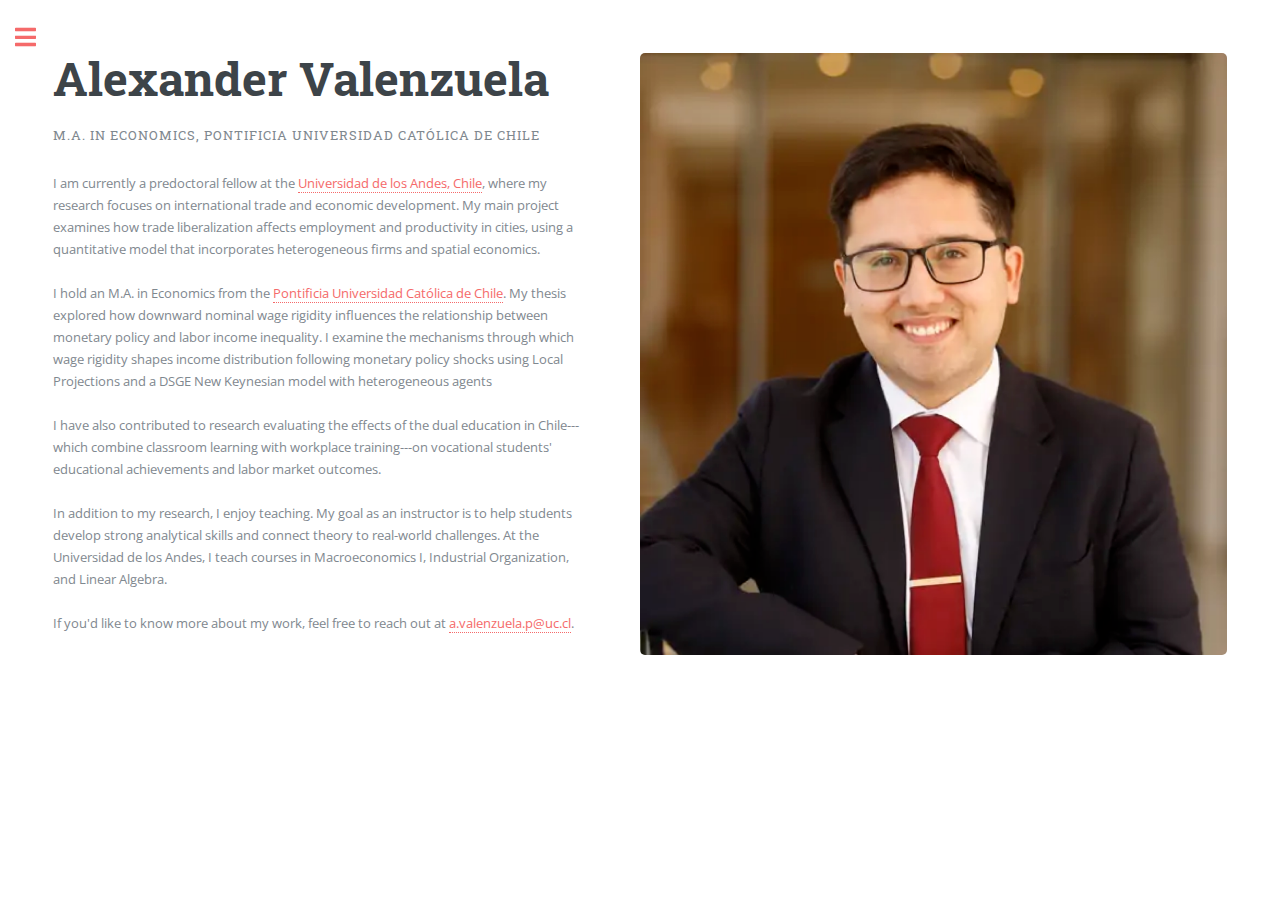
==== commit 9a2780f5: "Research page included" ====
--- a/index.html
+++ b/index.html
@@ -42,24 +42,27 @@
 							<h1>Alexander Valenzuela</h1>
 							<p>M.A. in Economics, Pontificia Universidad Católica de Chile</p>
 						</header>
-						<p> I am currently a research assistant at the Universidad de los Andes, working with Prof.
-							Álvaro García-Marín on projects that explore the impacts of international trade on urban
-							economic
-							dynamics. Our research focuses on how trade liberalization affects employment and
-							productivity in cities, using models that incorporate heterogeneous firms and spatial
-							economics.<br /><br />
-
-							I hold an M.A. in Economics from the Pontificia Universidad Católica de Chile, where I
-							studied
-							the effects of monetary policy under downward nominal wage rigidity, with guidance from
-							Prof. Alejandro Vicondoa. I've also worked with Profs. Andrés Barrios-Fernández and Claudio
-							Schilter on evaluating the impact of dual education programs on the educational and labor
-							outcomes of vocational students in Chile.<br /><br />
-
-							In addition to my research, I enjoy teaching. My goal as an instructor is to encourage
-							critical thinking and help students engage deeply with economic concepts. At Universidad de
-							los Andes, I teach courses in Macroeconomics I, Industrial Organization, and Linear Algebra,
-							where I strive to make complex ideas accessible and engaging.<br /><br />
+						<p> I am currently a predoctoral fellow at the <a href="https://www.uandes.cl/sbe/"
+								target="_blank">Universidad de los Andes, Chile</a>, where my
+							research focuses on international trade and economic development. My main project examines
+							how trade liberalization affects employment and productivity in cities, using a quantitative
+							model that incorporates heterogeneous firms and spatial economics.<br /><br />
+
+							I hold an M.A. in Economics from the <a href="https://economia.uc.cl/"
+								target="_blank">Pontificia Universidad Católica de Chile</a>. My thesis explored how
+							downward nominal wage rigidity influences the relationship between monetary policy and labor
+							income inequality. I examine the mechanisms through which wage rigidity shapes income
+							distribution following monetary policy shocks using Local Projections and a DSGE New
+							Keynesian model with heterogeneous agents<br /><br />
+
+							I have also contributed to research evaluating the effects of the dual education in
+							Chile---which combine classroom learning with workplace training---on vocational students'
+							educational achievements and labor market outcomes.<br /><br />
+
+							In addition to my research, I enjoy teaching. My goal as an instructor is to help students
+							develop strong analytical skills and connect theory to real-world challenges. At the
+							Universidad de los Andes, I teach courses in Macroeconomics I, Industrial Organization, and
+							Linear Algebra.<br /><br />
 
 							If you'd like to know more about my work, feel free to reach out at <a
 								href="mailto:a.valenzuela.p@uc.cl">a.valenzuela.p@uc.cl</a>.
@@ -209,8 +212,8 @@
 								<li><a href="#">Feugiat Veroeros</a></li>
 							</ul>
 						</li> -->
-						<li><a href="files/CV.pdf">C.V.</a></li>
-						<li><a href="#">Research</a></li>
+						<li><a href="files/CV.pdf" target="_blank">C.V.</a></li>
+						<li><a href="research.html">Research</a></li>
 						<li><a href="#">Teaching</a></li>
 						<!-- <li>
 							<span class="opener">Another Submenu</span>
--- a/assets/css/main.css
+++ b/assets/css/main.css
@@ -1,9 +1,9 @@
 @import url(fontawesome-all.min.css);
 @import url("https://fonts.googleapis.com/css?family=Open+Sans:400,600,400italic,600italic|Roboto+Slab:400,700");
-/*
-	Editorial by HTML5 UP
-	html5up.net | @ajlkn
-	Free for personal and commercial use under the CCA 3.0 license (html5up.net/license)
+/*
+	Editorial by HTML5 UP
+	html5up.net | @ajlkn
+	Free for personal and commercial use under the CCA 3.0 license (html5up.net/license)
 */
 html, body, div, span, applet, object,
 iframe, h1, h2, h3, h4, h5, h6, p, blockquote,
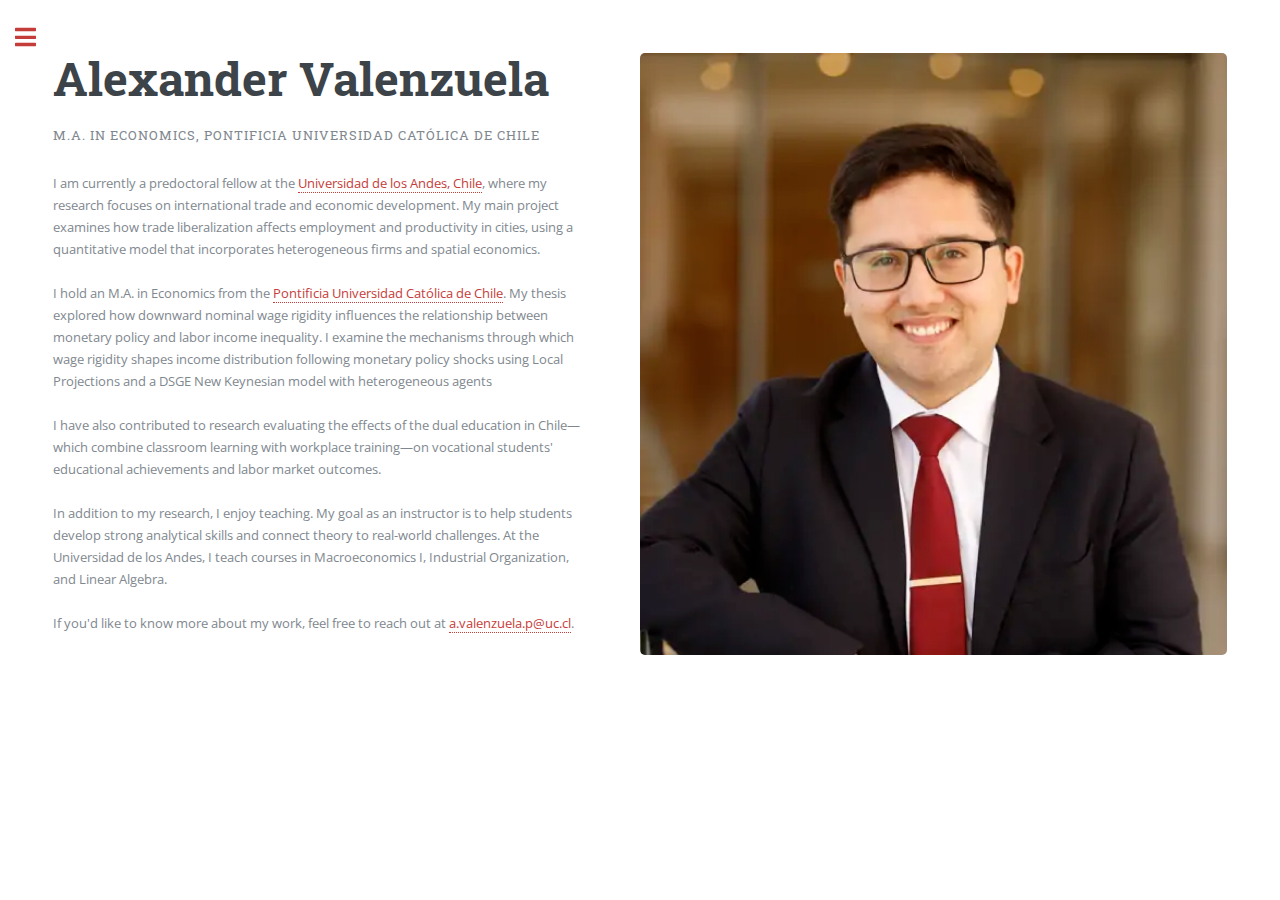
==== commit 437f7d95: "Pallette change" ====
--- a/index.html
+++ b/index.html
@@ -56,7 +56,8 @@
 							Keynesian model with heterogeneous agents<br /><br />
 
 							I have also contributed to research evaluating the effects of the dual education in
-							Chile---which combine classroom learning with workplace training---on vocational students'
+							Chile&mdash;which combine classroom learning with workplace training&mdash;on vocational
+							students'
 							educational achievements and labor market outcomes.<br /><br />
 
 							In addition to my research, I enjoy teaching. My goal as an instructor is to help students
--- a/assets/css/main.css
+++ b/assets/css/main.css
@@ -112,11 +112,11 @@
   -ms-transition: color 0.2s ease-in-out, border-bottom-color 0.2s ease-in-out;
   transition: color 0.2s ease-in-out, border-bottom-color 0.2s ease-in-out;
   border-bottom: dotted 1px;
-  color: #f56a6a;
+  color: #c53d3b;
   text-decoration: none; }
   a:hover {
-    border-bottom-color: #f56a6a;
-    color: #f56a6a !important; }
+    border-bottom-color: #c53d3b;
+    color: #c53d3b !important; }
     a:hover strong {
       color: inherit; }
 
@@ -998,7 +998,7 @@
   text-transform: uppercase; }
 
 header.major > :last-child {
-  border-bottom: solid 3px #f56a6a;
+  border-bottom: solid 3px #c53d3b;
   display: inline-block;
   margin: 0 0 2em 0;
   padding: 0 0.75em 0.5em 0; }
@@ -1056,8 +1056,8 @@
   input[type="url"]:focus,
   select:focus,
   textarea:focus {
-    border-color: #f56a6a;
-    box-shadow: 0 0 0 1px #f56a6a; }
+    border-color: #c53d3b;
+    box-shadow: 0 0 0 1px #c53d3b; }
 
 select {
   background-image: url("data:image/svg+xml;charset=utf8,%3Csvg xmlns='http://www.w3.org/2000/svg' width='40' height='40' preserveAspectRatio='none' viewBox='0 0 40 40'%3E%3Cpath d='M9.4,12.3l10.4,10.4l10.4-10.4c0.2-0.2,0.5-0.4,0.9-0.4c0.3,0,0.6,0.1,0.9,0.4l3.3,3.3c0.2,0.2,0.4,0.5,0.4,0.9 c0,0.4-0.1,0.6-0.4,0.9L20.7,31.9c-0.2,0.2-0.5,0.4-0.9,0.4c-0.3,0-0.6-0.1-0.9-0.4L4.3,17.3c-0.2-0.2-0.4-0.5-0.4-0.9 c0-0.4,0.1-0.6,0.4-0.9l3.3-3.3c0.2-0.2,0.5-0.4,0.9-0.4S9.1,12.1,9.4,12.3z' fill='rgba(210, 215, 217, 0.75)' /%3E%3C/svg%3E");
@@ -1145,8 +1145,8 @@
     content: '\f00c'; }
   input[type="checkbox"]:focus + label:before,
   input[type="radio"]:focus + label:before {
-    border-color: #f56a6a;
-    box-shadow: 0 0 0 1px #f56a6a; }
+    border-color: #c53d3b;
+    box-shadow: 0 0 0 1px #c53d3b; }
 
 input[type="checkbox"] + label:before {
   border-radius: 0.375em; }
@@ -1376,7 +1376,7 @@
       font-family: 'Font Awesome 5 Free';
       font-weight: 400; }
     ul.contact li:before {
-      color: #f56a6a;
+      color: #c53d3b;
       display: inline-block;
       font-size: 1.5em;
       height: 1.125em;
@@ -1421,7 +1421,7 @@
       padding: 0 0.5em;
       text-align: center; }
       ul.pagination li > .page.active {
-        background-color: #f56a6a;
+        background-color: #c53d3b;
         color: #ffffff !important; }
         ul.pagination li > .page.active:hover {
           background-color: #f67878; }
@@ -1495,8 +1495,8 @@
   background-color: transparent;
   border-radius: 0.375em;
   border: 0;
-  box-shadow: inset 0 0 0 2px #f56a6a;
-  color: #f56a6a !important;
+  box-shadow: inset 0 0 0 2px #c53d3b;
+  color: #c53d3b !important;
   cursor: pointer;
   display: inline-block;
   font-family: "Roboto Slab", serif;
@@ -1553,7 +1553,7 @@
   input[type="button"].primary,
   button.primary,
   .button.primary {
-    background-color: #f56a6a;
+    background-color: #c53d3b;
     box-shadow: none;
     color: #ffffff !important; }
     input[type="submit"].primary:hover,
@@ -1642,7 +1642,7 @@
       text-align: center;
       width: 10em; }
       .features article .icon:before {
-        color: #f56a6a;
+        color: #c53d3b;
         font-size: 2.75rem;
         position: relative;
         top: 0.05em; }
@@ -2075,7 +2075,7 @@
   display: -webkit-flex;
   display: -ms-flex;
   display: flex;
-  border-bottom: solid 5px #f56a6a;
+  border-bottom: solid 5px #c53d3b;
   padding: 6em 0 1em 0;
   position: relative; }
   #header > * {
@@ -2214,7 +2214,7 @@
     font-size: 0.9em;
     padding: 0.625em 0; }
     #menu ul a:hover, #menu ul span:hover {
-      color: #f56a6a; }
+      color: #c53d3b; }
     #menu ul a.opener, #menu ul span.opener {
       -moz-transition: color 0.2s ease-in-out;
       -webkit-transition: color 0.2s ease-in-out;
@@ -2244,7 +2244,7 @@
         position: absolute;
         right: 0; }
       #menu ul a.opener:hover:before, #menu ul span.opener:hover:before {
-        color: #f56a6a; }
+        color: #c53d3b; }
       #menu ul a.opener.active + ul, #menu ul span.opener.active + ul {
         display: block; }
       #menu ul a.opener.active:before, #menu ul span.opener.active:before {
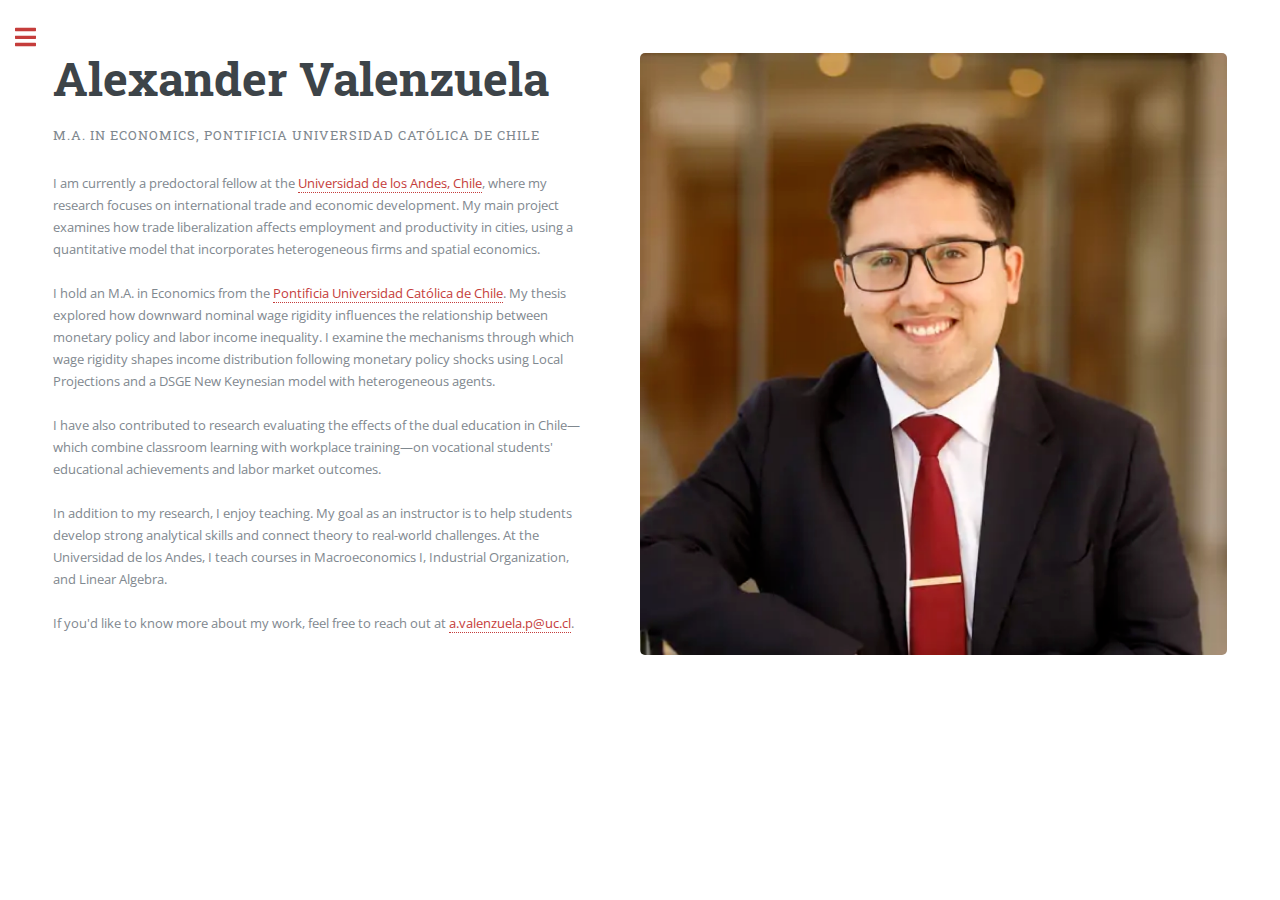
==== commit c05faddb: "Update index.html" ====
--- a/index.html
+++ b/index.html
@@ -7,7 +7,7 @@
 <html>
 
 <head>
-	<title>Alexander Valenzuela</title>
+	<title>Alexander Valenzuela - Homepage</title>
 	<meta charset="utf-8" />
 	<meta name="viewport" content="width=device-width, initial-scale=1, user-scalable=no" />
 	<link rel="stylesheet" href="assets/css/main.css" />
@@ -53,7 +53,7 @@
 							downward nominal wage rigidity influences the relationship between monetary policy and labor
 							income inequality. I examine the mechanisms through which wage rigidity shapes income
 							distribution following monetary policy shocks using Local Projections and a DSGE New
-							Keynesian model with heterogeneous agents<br /><br />
+							Keynesian model with heterogeneous agents.<br /><br />
 
 							I have also contributed to research evaluating the effects of the dual education in
 							Chile&mdash;which combine classroom learning with workplace training&mdash;on vocational
